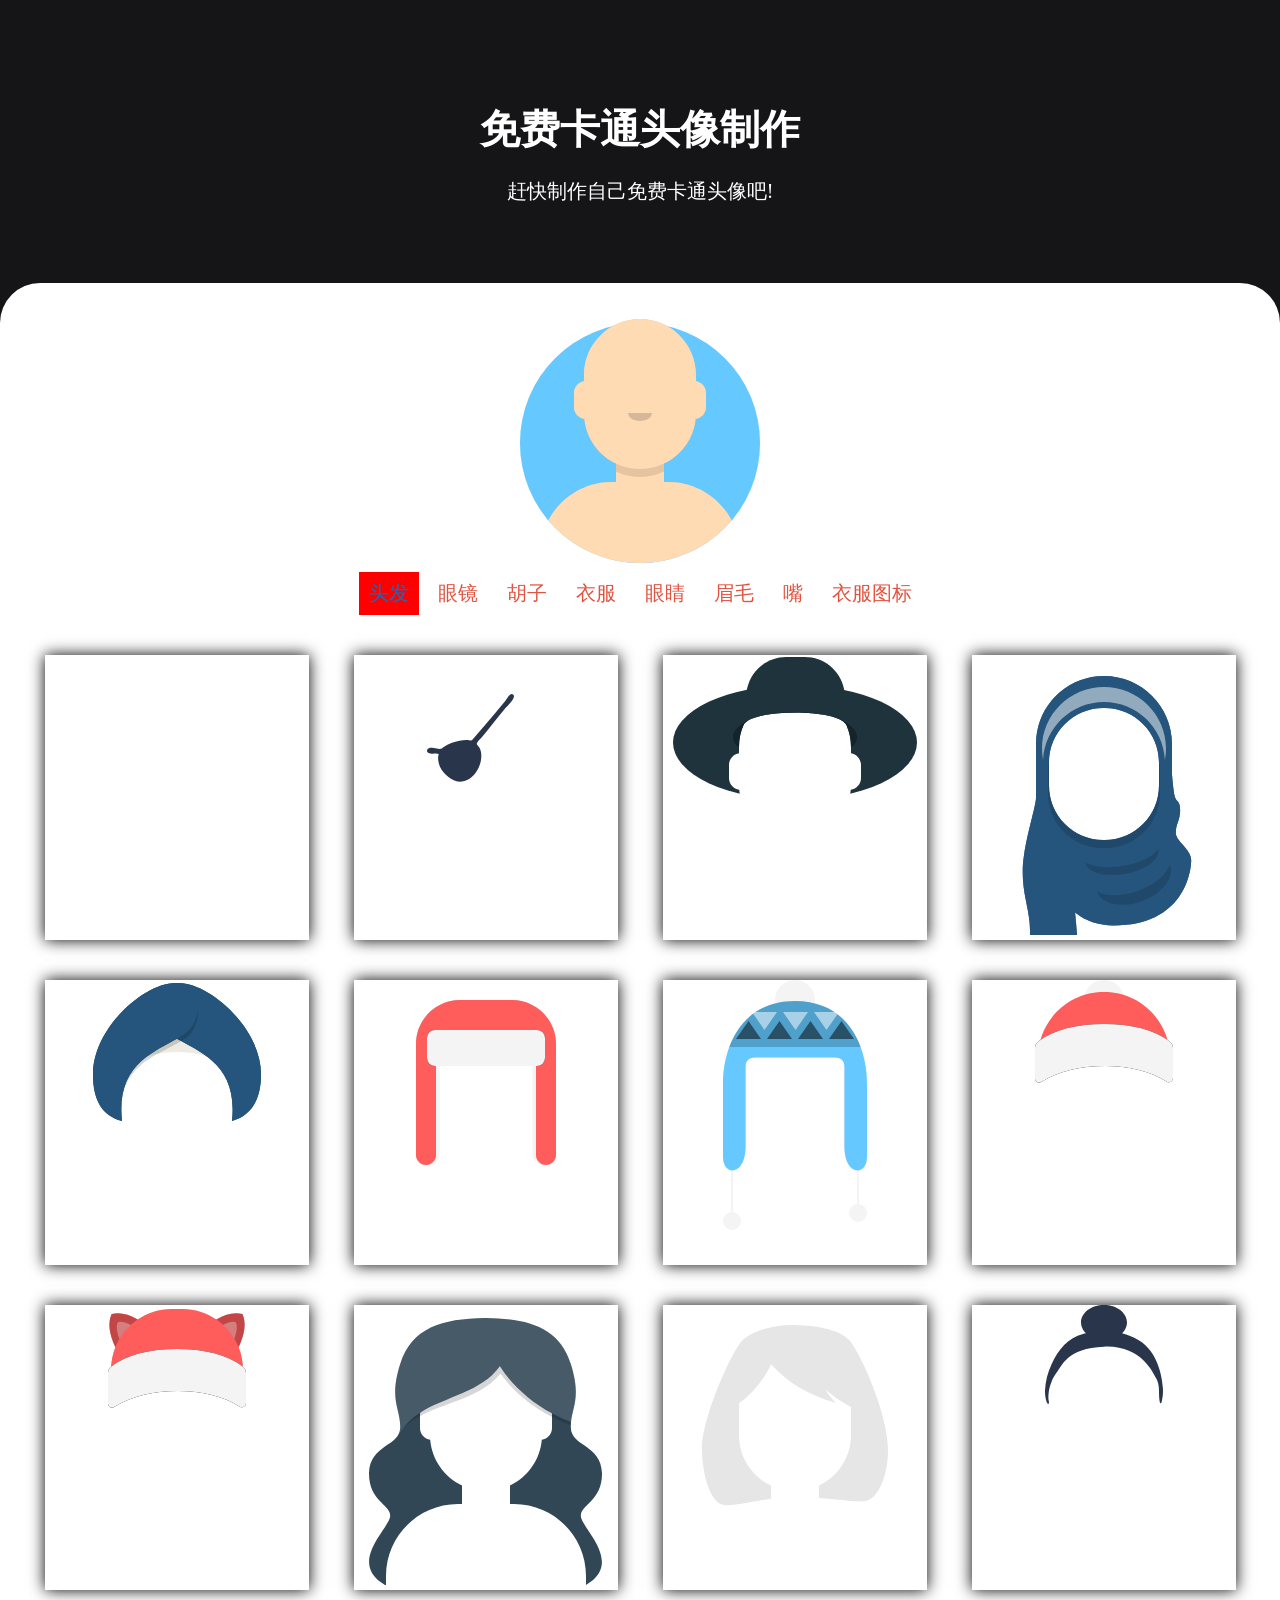
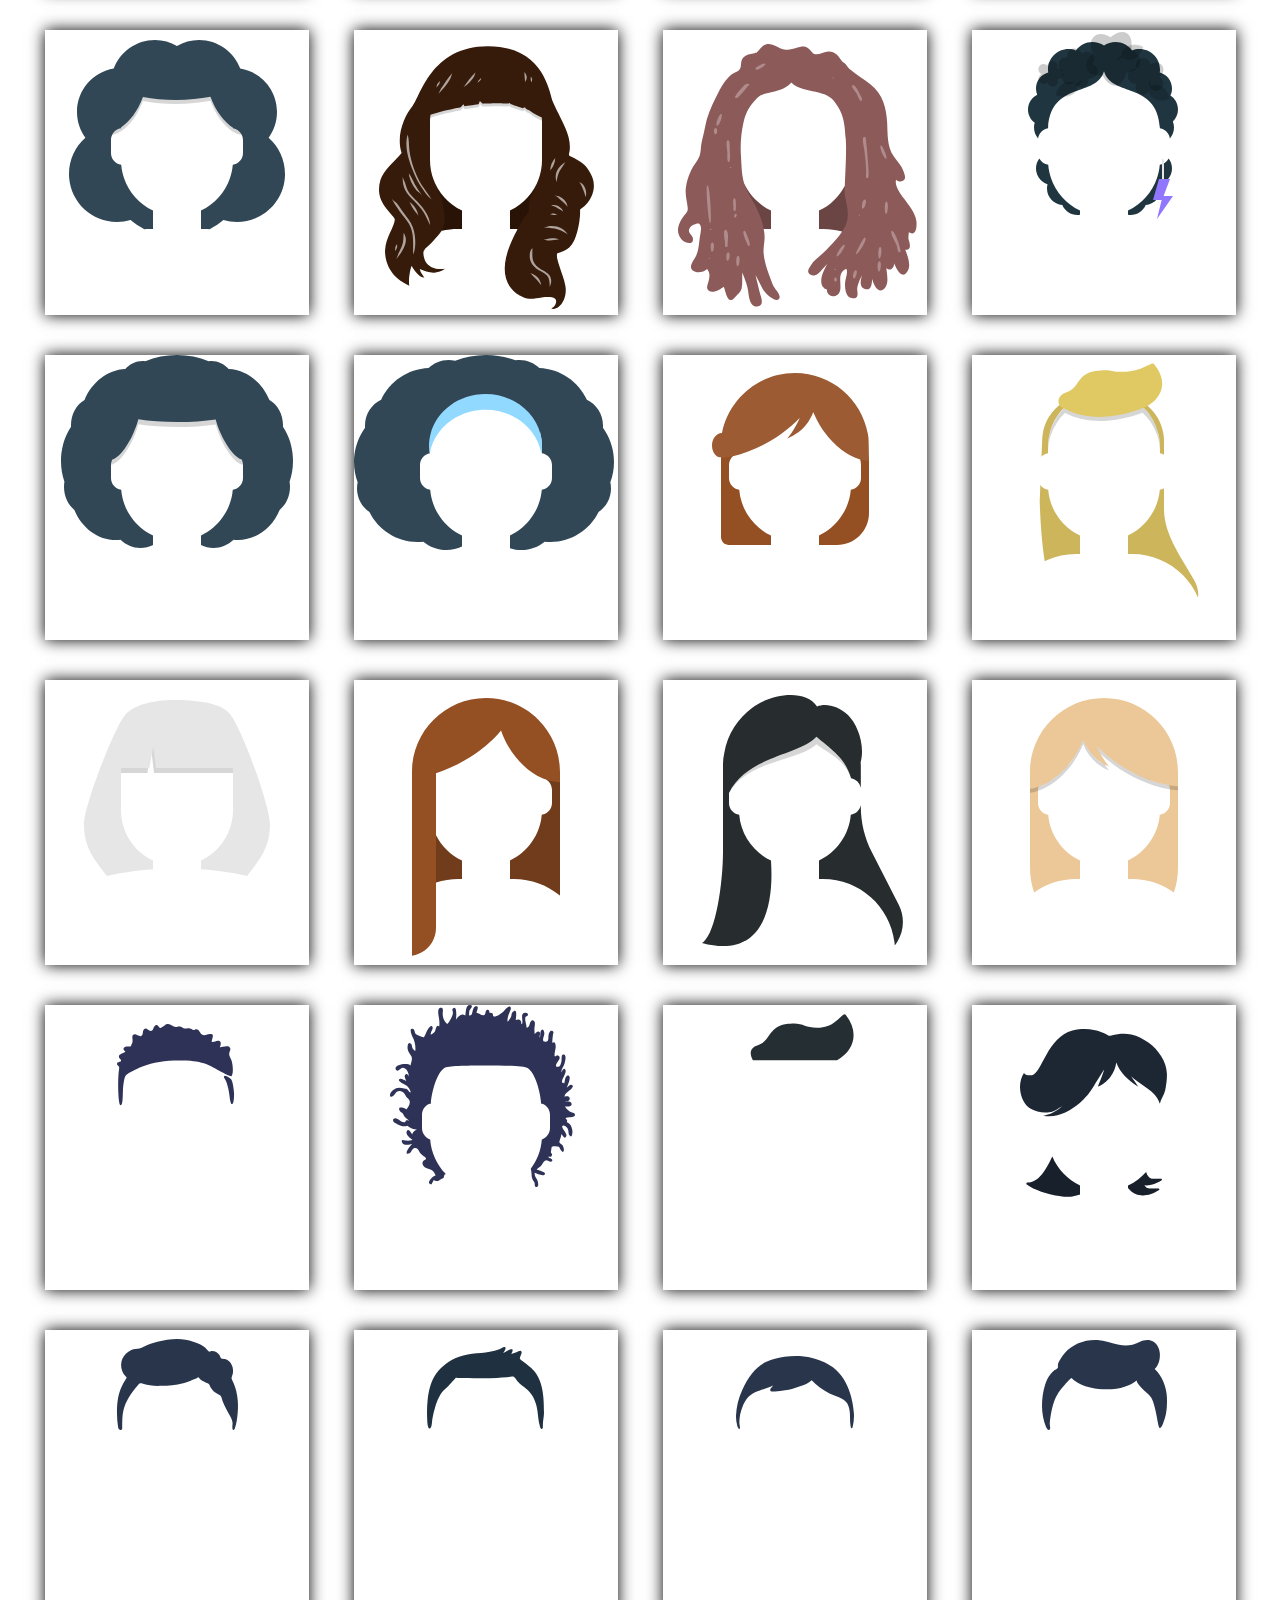
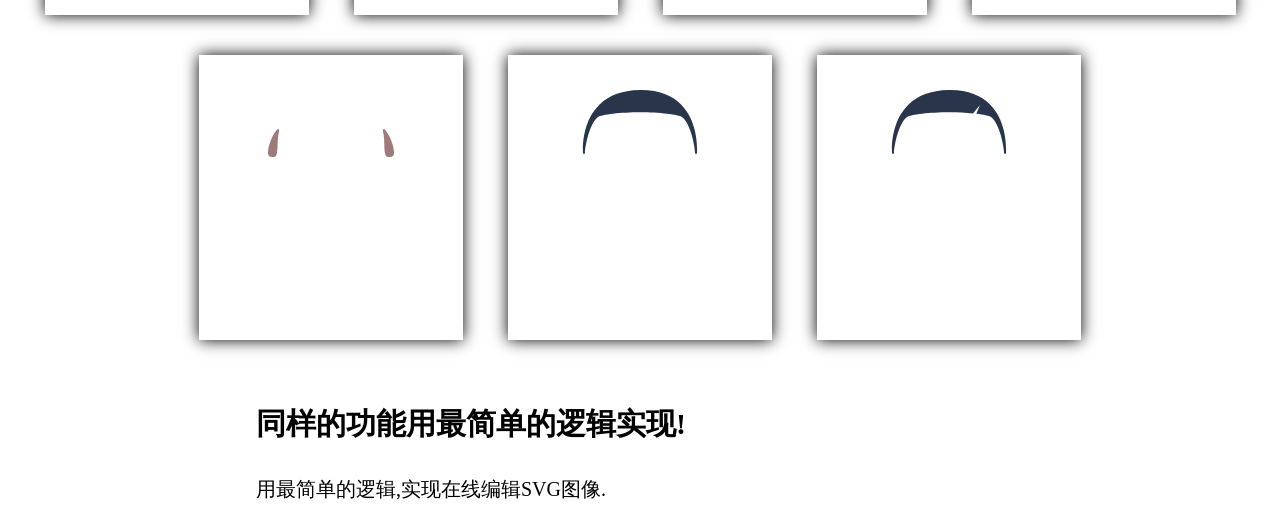
==== online.html @ 9458e1ec "svg图形生成." ====
<!DOCTYPE html>
<html lang="en">
<head>
    <meta charset="UTF-8">
    <meta name="viewport" content="width=device-width, initial-scale=1, maximum-scale=1, user-scalable=no">
    <title>CSS,HTML,SVG在线编辑卡通图像</title>
    <meta name="keywords" Content="java,css,html,svg,自学开源,不使用框架,SVG在线编辑卡通图像,JAVA,CSS,HTML,SVG,每一行代码都有注释">
    <meta name="description" content="不使用任何框架,纯css,html实现轮播图,SVG在线编辑卡通图像,上一页,下一页,点击翻页,svg动态生成卡通图像和简单图像">
    <!--重置不同的浏览器的HTML标签默认样式-->
    <link href="normalize.css" rel="stylesheet">
    <style>
        * {
            box-sizing: content-box; /*盒子模型符合w3c标准*/
        }

        html, body {
            font-size: 20px; /*默认字体大小20px*/
            color: #fff; /*默认字体颜色白色*/
            text-align: center; /*默认字体左侧*/
            background: #151517; /*默认背景色黑色*/
        }

        /*隐藏默认的单选框,使用label代替*/
        input {
            display: none;
        }

        /*.download {
            border-radius: 0.1rem;
            border: 0;
            background: rgba(218, 40, 16, .8);
            color: #c0c4be;
            padding: 0.8rem;
            margin-top: 1rem;
            margin-bottom: 1rem;
            transition: all .8s ease-in-out;
        }*/

        .nav label {
            color: rgba(218, 40, 16, .8);
            display: inline-block;
            margin: 0.1rem;
            padding: .5rem;
        }

        .nav {
            margin-bottom: .8rem;
            padding: .1rem;
        }

        .header {
            padding: 2rem;
            margin: 2rem;
        }

        .body {
            background: #fff;
            border-radius: 2rem 2rem 0 0;
        }

        .person {
            margin-left: 20%;
            margin-right: 20%;
        }

        .footer {
            /*撑起高度*/
            padding: 1rem 20%;
            /*覆盖body默认样式*/
            background: #fff; /*背景色白色*/
            color: black; /*字体颜色黑色*/
            text-align: left; /*字体左侧*/
            line-height: 2rem;
        }

        .a1:hover,
        .a2:hover,
        .a3:hover,
        .a4:hover,
        .a5:hover,
        .a6:hover,
        .a7:hover,
        .a8:hover {
            color: #096fc7;
            transition: all .8s ease-in-out;
        }

        .hair:checked ~ .nav .a1,
        .accessories:checked ~ .nav .a2,
        .facialHair:checked ~ .nav .a3,
        .clothes:checked ~ .nav .a4,
        .eyes:checked ~ .nav .a5,
        .eyebrows:checked ~ .nav .a6,
        .mouth:checked ~ .nav .a7,
        .graphic:checked ~ .nav .a8 {
            background-color: red;
            color: #096fc7;
            transition: all .8s ease-in-out;
            cursor: pointer;
        }

        .hair:checked ~ .material .material_option_hair,
        .accessories:checked ~ .material .material_option_accessories,
        .facialHair:checked ~ .material .material_option_facialHair,
        .clothes:checked ~ .material .material_option_clothes,
        .eyes:checked ~ .material .material_option_eye,
        .eyebrows:checked ~ .material .material_option_eyebrow,
        .mouth:checked ~ .material .material_option_mouth,
        .graphic:checked ~ .material .material_option_graphic {
            text-align: center;
            margin: 1rem;
            display: inline-block;
            vertical-align: bottom;
            box-shadow: 0 0 15px black;
            transition: box-shadow 0.05s linear;
        }

        .material .material_option_hair,
        .material .material_option_accessories,
        .material .material_option_facialHair,
        .material .material_option_clothes,
        .material .material_option_eye,
        .material .material_option_eyebrow,
        .material .material_option_mouth,
        .material .material_option_graphic {
            display: none;
        }
    </style>
    <script>
        "use strict";
        let option = {};
        option["skinColor"] = "#AE5D29";
        option["hairColor"] = "#D6B370";
        option["facialHairColor"] = "#724133";
        option["hatColor"] = "#262E33";
        option["shirtColor"] = "#FF5C5C";
        window.onload = function () {
            flush(option);
            let material_option_hair = document.getElementsByClassName("material_option_hair");
            for (let i = 0; i < material_option_hair.length; i++) {
                material_option_hair[i].index = i;
                material_option_hair[i].onclick = function () {
                    console.log(option)
                    option["topType"] = material_option_hair[i].innerHTML;
                    flush(option);
                }
            }
            let material_option_accessories = document.getElementsByClassName("material_option_accessories");
            for (let i = 0; i < material_option_accessories.length; i++) {
                material_option_accessories[i].index = i;
                material_option_accessories[i].onclick = function () {
                    console.log(option)
                    option["accessoriesType"] = material_option_accessories[i].innerHTML;
                    flush(option);
                }
            }
            let material_option_eye = document.getElementsByClassName("material_option_eye");
            for (let i = 0; i < material_option_eye.length; i++) {
                material_option_eye[i].index = i;
                material_option_eye[i].onclick = function () {
                    console.log(option)
                    option["eyeType"] = material_option_eye[i].innerHTML;
                    flush(option);
                }
            }
            let material_option_facialHair = document.getElementsByClassName("material_option_facialHair");
            for (let i = 0; i < material_option_facialHair.length; i++) {
                material_option_facialHair[i].index = i;
                material_option_facialHair[i].onclick = function () {
                    console.log(option)
                    option["facialHairType"] = material_option_facialHair[i].innerHTML;
                    flush(option);
                }
            }
            let material_option_clothes = document.getElementsByClassName("material_option_clothes");
            for (let i = 0; i < material_option_clothes.length; i++) {
                material_option_clothes[i].index = i;
                material_option_clothes[i].onclick = function () {
                    console.log(option)
                    option["clothesType"] = material_option_clothes[i].innerHTML;
                    flush(option);
                }
            }
            let material_option_eyebrow = document.getElementsByClassName("material_option_eyebrow");
            for (let i = 0; i < material_option_eyebrow.length; i++) {
                material_option_eyebrow[i].index = i;
                material_option_eyebrow[i].onclick = function () {
                    console.log(option)
                    option["eyebrowType"] = material_option_eyebrow[i].innerHTML;
                    flush(option);
                }
            }
            let material_option_graphic = document.getElementsByClassName("material_option_graphic");
            for (let i = 0; i < material_option_graphic.length; i++) {
                material_option_graphic[i].index = i;
                material_option_graphic[i].onclick = function () {
                    console.log(option)
                    option["graphicShirtType"] = material_option_graphic[i].innerHTML;
                    flush(option);
                }
            }
            let material_option_mouth = document.getElementsByClassName("material_option_mouth");
            for (let i = 0; i < material_option_mouth.length; i++) {
                material_option_mouth[i].index = i;
                material_option_mouth[i].onclick = function () {
                    console.log(option)
                    option["mouthType"] = material_option_mouth[i].innerHTML;
                    flush(option);
                }
            }
        }

        function flush(option) {
            let span = window.document.createElement("span");
            //直接将svg元素插入div中,兼容性最好.
            span.innerHTML = svgTemplate(option);
            let person_svg = document.getElementById("person_svg");
            person_svg.innerHTML = "";
            //添加div元素到main中.
            person_svg.appendChild(span);
        }

        function svgTemplate(option) {
            return `    <svg width="264px" height="280px" viewBox="0 0 264 280"
                     xmlns="http://www.w3.org/2000/svg" xmlns:xlink="http://www.w3.org/1999/xlink">
                    <desc>Created with getavataaars.com</desc>
                    <defs>
                        <circle id="path-1" cx="120" cy="120" r="120"></circle>
                        <path d="M12,160 C12,226.27417 65.72583,280 132,280 C198.27417,280 252,226.27417 252,160 L264,160 L264,-1.42108547e-14 L-3.19744231e-14,-1.42108547e-14 L-3.19744231e-14,160 L12,160 Z"
                              id="path-3"></path>
                        <path d="M124,144.610951 L124,163 L128,163 L128,163 C167.764502,163 200,195.235498 200,235 L200,244 L0,244 L0,235 C-4.86974701e-15,195.235498 32.235498,163 72,163 L72,163 L76,163 L76,144.610951 C58.7626345,136.422372 46.3722246,119.687011 44.3051388,99.8812385 C38.4803105,99.0577866 34,94.0521096 34,88 L34,74 C34,68.0540074 38.3245733,63.1180731 44,62.1659169 L44,56 L44,56 C44,25.072054 69.072054,5.68137151e-15 100,0 L100,0 L100,0 C130.927946,-5.68137151e-15 156,25.072054 156,56 L156,62.1659169 C161.675427,63.1180731 166,68.0540074 166,74 L166,88 C166,94.0521096 161.51969,99.0577866 155.694861,99.8812385 C153.627775,119.687011 141.237365,136.422372 124,144.610951 Z"
                              id="path-5"></path>
                    </defs>
                    <g id="Avataaar" stroke="none" stroke-width="1" fill="none" fill-rule="evenodd">
                        <g transform="translate(-825.000000, -1100.000000)" id="Avataaar/Circle">
                            <g transform="translate(825.000000, 1100.000000)">
                                <g id="Circle" stroke-width="1" fill-rule="evenodd"
                                   transform="translate(12.000000, 40.000000)">
                                    <mask id="mask-2" fill="white">
                                        <use xlink:href="#path-1"></use>
                                    </mask>
                                    <use id="Circle-Background" fill="#E6E6E6"
                                         xlink:href="#path-1"></use>
                                    <g id="Color/Palette/Blue-01" mask="url(#mask-2)" fill="#65C9FF">
                                        <rect id="🖍Color" x="0" y="0" width="240" height="240"></rect>
                                    </g>
                                </g>
                                <mask id="mask-4" fill="white">
                                    <use xlink:href="#path-3"></use>
                                </mask>
                                <g id="Mask"></g>
                                <g id="Avataaar" stroke-width="1" fill-rule="evenodd"
                                   mask="url(#mask-4)">
                                    <g id="Body" transform="translate(32.000000, 36.000000)">
                                        <mask id="mask-6" fill="white">
                                            <use xlink:href="#path-5"></use>
                                        </mask>
                                        <use fill="#D0C6AC" xlink:href="#path-5"></use>
                                        <!--身体的皮肤-->
            <g id="Skin/👶🏽-03-Brown" mask="url(#mask-6)" fill="#FFDBB4">
            <g transform="translate(0.000000, 0.000000)" id="Color">
            <rect x="0" y="0" width="264" height="280"></rect>
            </g>
            </g>
            <path d="M156,79 L156,102 C156,132.927946 130.927946,158 100,158 C69.072054,158 44,132.927946 44,102 L44,79 L44,94 C44,124.927946 69.072054,150 100,150 C130.927946,150 156,124.927946 156,94 L156,79 Z"
            id="Neck-Shadow" fill-opacity="0.100000001" fill="#000000"
            mask="url(#mask-6)"></path>
            </g>
                <!--衣服-->
                ${option.clothesType}
                <!--衣服图标-->
                ${option.graphicShirtType}
            </g>
            <g id="Face" transform="translate(76.000000, 82.000000)"
            fill="#000000">
                <!--嘴巴-->
                ${option.mouthType}
                <!--鼻子-->
            <g id="Nose/Default" transform="translate(28.000000, 40.000000)"
            fill-opacity="0.16">
            <path d="M16,8 C16,12.418278 21.372583,16 28,16 L28,16 C34.627417,16 40,12.418278 40,8"
            id="Nose"></path>
            </g>
                <!--眼睛-->
                ${option.eyeType}
                <!--眼眉-->
                ${option.eyebrowType}
            </g>
            <g id="Top" stroke-width="1" fill-rule="evenodd">
            <defs>
            <rect id="react-path-195" x="0" y="0" width="264"
            height="280"></rect>
            <path d="M156,180.610951 C173.530782,172.282984 186.048193,155.114792 187.791419,134.867187 C193.569129,134.002364 198,129.018625 198,123 L198,110 C198,104.054007 193.675427,99.1180731 188,98.1659169 L188,92 C188,84.0546578 186.345324,76.495786 183.361772,69.6491845 C173.434911,53 89.3126235,53.8033992 80.7098777,69.4854816 C77.6811789,76.3752214 76,83.9912805 76,92 L76,98.1659169 C70.3245733,99.1180731 66,104.054007 66,110 L66,123 C66,129.018625 70.4308707,134.002364 76.2085808,134.867187 C77.9518066,155.114792 90.4692178,172.282984 108,180.610951 L108,199 L104,199 L104,199 C64.235498,199 32,231.235498 32,271 L32,280 L232,280 L232,271 C232,231.235498 199.764502,199 160,199 L156,199 L156,180.610951 Z M0,5.68434189e-14 L264,5.68434189e-14 L264,280 L0,280 L0,5.68434189e-14 Z"
            id="react-path-194"></path>
            <filter x="-0.8%" y="-2.0%" width="101.5%" height="108.0%"
            filterUnits="objectBoundingBox"
            id="react-filter-191">
            <feoffset dx="0" dy="2" in="SourceAlpha"
            result="shadowOffsetOuter1"></feoffset>
            <fecolormatrix
            values="0 0 0 0 0   0 0 0 0 0   0 0 0 0 0  0 0 0 0.16 0"
            type="matrix" in="shadowOffsetOuter1"
            result="shadowMatrixOuter1"></fecolormatrix>
            <femerge>
            <femergenode in="shadowMatrixOuter1"></femergenode>
            <femergenode in="SourceGraphic"></femergenode>
            </femerge>
            </filter>
            </defs>
            <mask id="react-mask-192" fill="white">
            <use xlink:href="#react-path-195"></use>
            </mask>
            <g id="Mask"></g>
            <g id="Top/Accesories/Hat" mask="url(#react-mask-192)">
            <g transform="translate(-1.000000, 0.000000)">
                <!--帽子-->
                ${option.topType}
                <!--胡须-->
                ${option.facialHairType}
                <!--top-->
                ${option.accessoriesType}
            </g>
            </g>
            </g>
            </g>
            </g>
            </g>
            </g>
            </svg>`;
        }
    </script>
</head>
<body>
<div>
    <div class="header">
        <h1>免费卡通头像制作</h1>
        <div>赶快制作自己免费卡通头像吧!</div>
    </div>
    <div class="body">
        <!--图片展示-->
        <div class="person">
            <div id="person_svg"></div>
            <!--   <button type="button" class="download">下载头像</button>-->
        </div>
        <!--SVG静态模型素材-->
        <div class="svg">
            <!--导航-->
            <input type="radio" name="slider" class="hair" checked id="hair1">
            <input type="radio" name="slider" id="accessories1" class="accessories">
            <input type="radio" name="slider" id="facialHair1" class="facialHair">
            <input type="radio" name="slider" id="clothes1" class="clothes">
            <input type="radio" name="slider" id="eyes1" class="eyes">
            <input type="radio" name="slider" id="eyebrows1" class="eyebrows">
            <input type="radio" name="slider" id="mouth1" class="mouth">
            <input type="radio" name="slider" id="graphic1" class="graphic">
            <div class="nav">
                <label class="a1" for="hair1">头发</label>
                <label class="a2" for="accessories1">眼镜</label>
                <label class="a3" for="facialHair1">胡子</label>
                <label class="a4" for="clothes1">衣服</label>
                <label class="a5" for="eyes1">眼睛</label>
                <label class="a6" for="eyebrows1">眉毛</label>
                <label class="a7" for="mouth1">嘴</label>
                <label class="a8" for="graphic1">衣服图标</label>
            </div>
            <!--衣服图案-->
            <div class="material">
                <div class="material_option_graphic">
                    <svg width="264px" height="280px" viewBox="0 0 264 280"
                         xmlns="http://www.w3.org/2000/svg" xmlns:xlink="http://www.w3.org/1999/xlink">
                    </svg>
                </div>
                <div class="material_option_graphic">
                    <svg width="264px" height="280px" viewBox="0 0 264 280"
                         xmlns="http://www.w3.org/2000/svg" xmlns:xlink="http://www.w3.org/1999/xlink">
                        <g id="Clothing/Graphic-Shirt" transform="translate(0.000000, 170.000000)">
                            <g id="Clothing/Graphic/Skull" mask="url(#react-mask-1154)" fill-rule="evenodd"
                               fill="black">
                                <g transform="translate(77.000000, 58.000000)" id="Fill-49">
                                    <path d="M65.2820354,19.9288113 C64.9841617,22.7059411 59.588846,24.2025715 57.6102394,22.3766824 C56.6984983,21.5350479 56.6825881,19.8029182 56.4815012,18.6751632 C56.1014249,16.5420247 55.8256486,14.4172496 55.7306295,12.2519776 C55.6727342,10.9274596 55.3253621,9.86749314 56.7745135,9.67029008 C57.65797,9.55055964 58.5675014,10.137767 59.2896464,10.6026028 C61.736719,12.1758255 65.6201265,16.7414286 65.2820354,19.9288113 M52.8813831,14.0756657 C53.1659984,16.901216 54.2014853,21.8145656 51.9457767,24.1810024 C49.9296045,26.2960933 45.7863308,24.19905 45.1631825,21.7084809 C44.3897714,18.6188195 47.4383369,14.9274245 49.307782,12.8387447 C49.881874,12.1969544 51.151594,10.4256483 52.1442119,11.018578 C52.526056,11.2461539 52.8367463,13.6301981 52.8813831,14.0756657 M54.3212536,25.1062722 C54.9678252,23.5832306 61.2342228,28.1246236 58.2744891,30.2850536 C57.7918806,30.6376421 54.1148633,31.7513112 53.4099544,31.2274906 C51.9250051,30.1235056 53.8408548,26.2630794 54.3212536,25.1062722 M73.3250687,17.5267194 C72.8817937,2.05112066 53.065234,-2.31331777 42.4756895,6.50447654 C38.426551,9.87585667 36.113389,14.0039155 36.0073212,19.2826191 C35.9171635,23.7544627 36.6256081,27.9718792 40.0409914,31.0465744 C41.5219631,32.379896 42.5004386,33.1955596 43.2862243,35.0170469 C44.1095756,36.9234899 44.4852324,39.3524331 46.0280771,40.8495037 C46.8788292,41.6752915 48.1176128,42.3417322 49.2940816,41.8091079 C51.455655,40.8301355 50.7644465,37.8320326 51.4194152,36.1606486 C53.4559171,41.1294616 58.6302582,42.7141291 59.5694002,36.4097935 C60.6000257,38.2286397 63.2945899,40.610483 65.268335,38.6195243 C66.0806376,37.8003393 66.2030575,36.4705391 66.3409457,35.3929652 C66.5857855,33.4807998 66.1601884,32.7294032 67.6955199,31.4180909 C71.7349355,27.9683578 73.4691441,22.7464381 73.3250687,17.5267194"></path>
                                </g>
                            </g>
                        </g>
                    </svg>
                </div>
                <div class="material_option_graphic">
                    <svg width="264px" height="280px" viewBox="0 0 264 280"
                         xmlns="http://www.w3.org/2000/svg" xmlns:xlink="http://www.w3.org/1999/xlink">
                        <g id="Clothing/Graphic-Shirt" transform="translate(0.000000, 170.000000)">
                            <g
                                    id='Clothing/Graphic/Skull-Outline'
                                    stroke-width="1"
                                    fill-rule="evenodd">
                                <g transform='translate(77.000000, 58.000000)' id='Skull'>
                                    <g transform='translate(36.000000, 1.000000)'>
                                        <path
                                                d='M36.3353853,17.0393673 C36.1551375,18.0777567 35.8927571,19.1087846 35.3466862,20.0285256 C34.6274709,21.2401241 33.3213404,21.7355025 32.5643885,22.8466397 C31.3705799,24.5990841 32.9555173,27.1231756 31.7781352,28.6842237 C30.5119611,30.3630542 27.6359878,29.346749 26.5163205,31.5755188 C25.3358307,33.925968 27.0535122,37.0679834 25.5729054,39.4058749 C24.1038415,39.0369393 23.6514462,33.5197923 21.3841422,37.0389708 C19.9319488,39.2928559 20.9126566,40.513981 18.7354764,37.2741024 C17.9789685,36.1486754 17.1247893,35.1384326 15.6392989,35.8810671 C14.5955488,36.4024269 14.3806721,38.7178013 13.4297097,38.9672226 C11.0962556,39.5786511 11.0105713,33.3500473 10.2172146,32.1709255 C9.78124586,31.523123 9.3750224,31.1394645 8.59986813,30.8939404 C7.92815655,30.6808931 6.73124021,31.1087199 6.17495825,30.7934791 C5.13032022,30.2019696 4.98914092,28.23821 4.94962847,27.1963565 C4.8759311,25.2572791 5.52544468,23.2770647 4.98958488,21.3579064 C4.53896541,19.7461945 3.1027546,18.7545717 2.63348882,17.1753366 C0.0993647654,8.64045187 11.6836147,3.89495204 18.2986197,3.63037495 C26.0390634,3.32033043 37.3356273,7.85191686 36.3353853,17.0393673 M38.172936,11.7240091 C36.716747,8.28277481 33.5180147,5.54736808 30.2580159,3.71135026 C28.6748543,2.82018878 26.955841,2.16285976 25.1728973,1.77140691 C23.531577,1.41069869 21.6150014,1.64842836 20.0482663,1.19462018 C18.728373,0.811827785 17.9097107,-0.0477230086 16.3562944,0.00207464445 C14.238161,0.0696262433 12.0370069,1.17426809 10.1879133,2.08751375 C6.5279065,3.89538507 3.41663437,6.23630778 1.4618782,9.83126531 C-0.636277062,13.6895009 -0.437382953,17.1865952 1.81083082,20.7832848 C3.95648981,24.2167247 0.837226393,29.045365 3.97824385,32.3086268 C5.29902504,33.6808769 6.59938407,32.6801606 7.84957562,33.3409538 C8.81163708,33.8493229 8.77123671,36.8034063 9.03805671,37.6694524 C10.2385247,41.5623298 14.5524847,43.0692501 16.5436456,38.8602659 C17.4830651,41.2128802 21.1990108,43.6239527 22.9291232,40.5460247 C24.0106099,41.9455552 25.8832335,42.541395 27.3123409,41.3414881 C28.6557641,40.2130299 28.8040467,37.585879 28.8724166,35.9984164 C28.9261357,34.7604034 28.3747373,33.2339971 29.3261438,32.3402375 C30.3734455,31.3559761 32.5204364,31.7708122 33.6951548,30.5011885 C35.0359141,29.0518603 34.4849597,27.3552759 34.5879584,25.6288129 C34.6922891,23.8828639 35.0035051,24.3280116 36.2980926,23.0670485 C39.1833891,20.2567287 39.6717451,15.2600755 38.172936,11.7240091'
                                                id='Boo!'
                                                fill='black'
                                        />
                                        <path
                                                d='M14.4199416,28.1214878 C16.4409104,26.2992475 16.0109503,20.7236412 15.8441352,18.1620823 C15.5281264,13.3012213 12.4886458,14.7535905 10.6384079,17.7811955 C9.23849255,20.072024 5.8716471,23.7758196 7.38120621,26.6576793 C8.58337131,28.9535919 12.5610889,29.793746 14.4199416,28.1214878'
                                                id='Boo!'
                                                fill='black'
                                        />
                                        <path
                                                d='M27.7905585,19.2735023 C26.7563456,17.3532744 26.3690889,17.0619469 25.1393718,15.4887787 C24.3486011,14.4775769 23.2406052,12.6869687 21.7361817,13.0471169 C19.1541926,13.6660822 20.2075808,19.6585611 20.238428,21.4487472 C20.2617717,22.8065864 19.9608037,24.2138247 21.0892255,25.1768941 C22.2443259,26.1627631 24.1422588,26.073676 25.5295464,25.8676357 C29.7877025,25.2338929 29.5913646,22.6136348 27.7905585,19.2735023'
                                                id='Boo!'
                                                fill='black'
                                        />
                                        <path
                                                d='M19.2396436,31.8300192 C18.9563137,31.7944779 19.3174042,31.4678578 19.3591799,31.2433628 C19.5473771,31.8574625 19.6855263,31.8862554 19.2396436,31.8300192 M20.2848621,27.5191742 C17.6678865,24.7492021 12.711061,33.9166085 16.2049116,34.9450569 C17.0098167,35.1821488 17.604189,34.5815458 18.3598733,34.4767215 C19.4596896,34.3242088 20.3837174,34.9635023 21.3333895,33.9548492 C22.8244907,32.3712368 21.5203459,28.8566969 20.2848621,27.5191742'
                                                id='Boo!'
                                                fill='black'
                                        />
                                    </g>
                                </g>
                            </g>
                        </g>
                    </svg>
                </div>
                <div class="material_option_graphic">
                    <svg width="264px" height="280px" viewBox="0 0 264 280"
                         xmlns="http://www.w3.org/2000/svg" xmlns:xlink="http://www.w3.org/1999/xlink">
                        <g id="Clothing/Graphic-Shirt" transform="translate(0.000000, 170.000000)">
                            <g
                                    id='Clothing/Graphic/Diamond'
                                    stroke-width='1'
                                    fill-rule='evenodd'>
                                <g transform='translate(77.000000, 58.000000)' id='Diamond'>
                                    <g transform='translate(29.000000, 2.000000)'>
                                        <path
                                                d='M34.7804613,27.7365051 C32.3910217,30.3933795 29.9226048,32.9801662 27.4446301,35.5565142 C28.4300853,32.0044048 29.1846452,27.9785814 30.6489944,24.5994547 C31.0655115,23.6371144 30.7485963,23.5153306 31.576097,23.1057395 C32.1847753,22.8045111 33.6536519,23.1494823 34.3825567,23.1678741 C35.9404713,23.2066461 37.5335988,23.3597457 39.0789374,23.1186635 C37.6281703,24.6436945 36.1869609,26.1712109 34.7804613,27.7365051 M19.5162179,31.798118 C16.8174087,28.5164183 14.1321816,25.2302449 10.8578947,22.4814113 C12.146683,22.6176103 13.5536857,22.4376686 14.8163159,22.687201 C16.7595591,23.0714412 16.6534177,23.6778747 17.6358547,25.6458009 C19.0866218,28.5522078 20.5248129,31.434755 21.6858291,34.4689106 C20.9750337,33.5692019 20.2446197,32.6844056 19.5162179,31.798118 M10.4182378,19.266817 C11.3810563,17.6920783 11.5616476,16.294796 13.3373785,15.4865494 C15.3988361,14.5480688 18.6379102,14.7454082 20.8256308,14.5709343 C19.4553501,16.093977 17.7887788,17.6736865 17.2223558,19.6928116 C16.3480725,17.9749149 15.2599971,16.5189775 13.5521766,15.5223389 C13.3368755,15.4159645 14.7101745,20.0725781 14.8897597,20.3926954 C13.1743936,20.2967597 11.3684803,19.9850926 9.66518708,20.3012334 C9.916204,19.9562622 10.1672209,19.611291 10.4182378,19.266817 M26.8243819,14.2592673 C28.4154971,14.2945597 29.9940364,14.4183318 31.563521,14.6783029 C30.2968665,16.353451 29.9150592,18.3104416 29.4653415,20.3086895 C28.9869505,18.0509676 27.2564932,15.9473394 25.7312761,14.2607585 C26.095477,14.2602615 26.4596779,14.2597644 26.8243819,14.2592673 M23.3257392,15.3334498 C23.5601558,15.1748824 27.7826729,20.4190405 28.3923573,20.889275 C25.0798394,20.8813217 21.7743641,20.7192748 18.4658705,20.5736313 C20.3728949,19.0868752 21.4886374,16.8863171 23.3257392,15.3334498 M26.0124754,32.4289082 C25.6105465,33.7779741 25.2352788,35.1369815 24.797634,36.4756088 C23.2432407,31.7444337 20.9357965,27.288142 18.7898282,22.8020257 C22.1295103,22.8900083 25.465671,23.0107979 28.8058561,23.0575231 C27.9864041,26.2164449 26.9441054,29.3032906 26.0124754,32.4289082 M33.2416622,14.9656131 C34.5188805,16.093977 36.338879,18.4063774 36.9284418,19.1833081 C36.9867944,19.260355 37.0461531,19.3369048 37.1070209,19.4124604 C37.3177947,19.6744198 38.0733606,20.6680759 38.3701542,21.0567898 C36.1426934,20.8306199 33.8251885,20.9270528 31.5901821,20.9066727 C32.0881916,18.8527521 32.6938517,16.8952645 32.1737084,14.7787123 C32.5308668,14.8363732 32.886516,14.8985078 33.2416622,14.9656131 M40.8898811,20.5830758 C38.7323429,17.9068154 36.5199733,13.3247633 33.025858,12.5055811 C29.5538765,11.6918667 25.478247,12.0517501 21.9519372,12.2754346 C18.8773572,12.4702886 13.8690917,12.0721303 11.1572035,13.8690622 C9.76378291,14.7921334 8.73154499,16.8738902 8.2491297,18.4202955 C7.81450321,19.8131041 8.51523782,20.7048596 7.00259677,20.7048596 C6.90651615,20.7048596 9.50672951,24.3777585 9.81308082,24.66656 C12.0853121,26.8064748 14.2574385,28.8688456 16.2701013,31.2642577 C19.1047312,34.6379166 21.6747622,39.6022206 25.414864,41 C24.7292206,40.6609938 28.2067356,38.0334469 28.6242587,37.5811072 C30.7355173,35.2930636 32.8709217,33.0268914 34.9967685,30.7517718 C36.9349813,28.6779682 39.0472459,26.7209776 40.9271061,24.6004489 C42.361776,22.9824645 42.3658003,22.4262358 40.8898811,20.5830758'
                                                id='Fill-21'
                                                fill='black'
                                        />
                                        <path
                                                d='M6.99858316,11.9999257 C7.04159508,12.0142408 6.09038895,9.95483812 6.17394084,10.0812061 C5.69932656,9.36248835 5.12830624,8.8402333 4.43566602,8.35351923 C3.70792411,7.84261755 0.1270582,7.25421678 0,7 C1.49355183,9.65224611 4.16721231,11.1276907 6.99858316,11.9999257'
                                                id='Fill-23'
                                                fill='black'
                                        />
                                        <path
                                                d='M22.3553325,7.19614224 C22.5279973,7.84840006 22.7925782,8.44932951 23.1490753,8.99893058 C23.2186566,9.07737584 24.0076748,4.81518326 23.9999436,4.45201075 C23.9866286,3.8317121 23.6120919,0 22.814054,0 C21.4769753,0 22.1397162,6.46931298 22.3553325,7.19614224'
                                                id='Fill-25'
                                                fill='black'
                                        />
                                        <path
                                                d='M48.969198,5 C45.977552,5 39.2896081,10.8535875 40.0615528,13.9997703 C40.0673207,14.0103781 40.50905,13.6497123 40.4129174,13.7172166 C40.4321439,13.7032335 40.4508897,13.6887683 40.4691549,13.6738209 C41.7405084,12.649202 43.1873037,11.6544779 44.4605798,10.4683308 C45.3723974,9.61874094 46.4476403,8.85642448 47.2772645,7.92727594 C47.3618612,7.83276992 49.2628831,5 48.969198,5'
                                                id='Fill-27'
                                                fill='black'
                                        />
                                    </g>
                                </g>
                            </g>
                        </g>
                    </svg>
                </div>
                <div class="material_option_graphic">
                    <svg width="264px" height="280px" viewBox="0 0 264 280"
                         xmlns="http://www.w3.org/2000/svg" xmlns:xlink="http://www.w3.org/1999/xlink">
                        <g id="Clothing/Graphic-Shirt" transform="translate(0.000000, 170.000000)">
                            <g
                                    id='Clothing/Graphic/Deer'
                                    fill-rule='evenodd'
                                    fill='black'>
                                <g transform='translate(77.000000, 58.000000)' id='oh,-deer!'>
                                    <path d='M76.9598206,16.2351328 C77.3545748,17.6603319 74.7317873,18.9054413 73.8540158,19.6535687 C72.3474717,20.9370645 70.7886986,22.2879408 69.0287021,23.2010483 C68.2808959,23.5889965 67.4755973,23.9042554 66.6674645,24.1357992 C65.420446,24.4927115 65.5625576,24.2427912 65.0864232,25.3008688 C64.2491394,27.1617948 64.0321258,29.6352706 63.2754123,31.6133978 C61.5708838,36.0670427 57.5083567,46.4138243 51.0084754,41.8719723 C48.9403681,40.4271716 47.8107637,37.6249608 46.6471497,35.4361165 C45.312678,32.9242543 44.0348889,29.927661 43.2668389,27.1858884 C42.8923285,25.8501217 43.1299908,25.3952014 42.1376394,24.7708091 C41.514535,24.3787772 40.4582132,24.2775023 39.7537287,23.9908291 C38.2544724,23.3807295 36.9414591,22.5546042 35.6656945,21.5602318 C34.4279881,20.5948534 29.5561137,16.6096049 33.5340216,15.8696448 C35.3592032,15.5298839 37.7512114,15.6560692 39.6006855,15.7495851 C41.6283052,15.8520851 43.6741443,16.3196647 45.4774626,17.2854514 C47.3184343,18.2720648 46.7783296,17.9862083 48.6865108,17.4345052 C45.3653119,16.3090472 42.0384447,14.4370952 39.8031236,11.6536693 C38.5961879,10.1508806 35.8037572,4.00047299 37.9022302,2.58875006 C40.4225841,0.893212425 40.6331197,7.93508406 41.3416529,9.15569148 C42.9344356,11.8995059 45.8495437,12.9351233 48.3844732,14.454655 C46.6435058,12.7868862 45.3446632,10.9496454 44.7106272,8.58683697 C44.4357163,7.56224546 43.6846711,5.0981621 44.1919809,4.10133952 C44.7207491,3.06123008 45.9641237,2.99507471 46.6499838,3.88041325 C47.2678248,4.67754462 47.1123524,6.5115185 47.3241026,7.47240483 C47.6739156,9.06095045 48.2451958,10.282783 49.3059712,11.5127828 C50.8113007,13.2585495 52.7227209,14.6866071 54.9750468,15.2395353 C60.1015883,16.4977125 61.8947847,11.1317769 62.5826693,6.99461605 C62.7510977,5.98186717 62.5033135,4.30184746 63.6329179,3.81589134 C65.0001846,3.22743524 65.5293577,4.56156854 65.5690356,5.59718594 C65.6564888,7.91058207 64.5127138,11.4535697 63.4029483,13.4419061 C66.1929497,11.7100238 68.4064075,8.96375923 69.3015886,5.75399867 C69.6327773,4.56646894 69.3639395,1.9182123 70.4757294,1.25134983 C72.0154733,0.327216479 72.5049686,2.16772422 72.45112,3.27317229 C72.1324825,9.78825116 67.1525061,15.7132405 60.9627599,17.341806 C62.4810453,18.1005509 62.2814414,18.2716565 63.8114683,17.3650829 C64.6961227,16.840332 65.656084,16.4352324 66.6375037,16.1342663 C68.1076089,15.6834297 69.6931038,15.453111 71.2182722,15.3183501 C72.4377591,15.2105413 76.4921887,14.5012087 76.9598206,16.2351328 Z M58.8595294,24.6214062 C59.7193936,22.4825816 56.3639386,22.4048657 56.0375022,24.7163015 C55.622102,27.6609177 58.7932497,27.8924294 58.8595294,24.6214062 Z M56.9297708,33.6367531 C57.5886752,31.4414328 53.4036129,31.5246305 53.0344702,33.4664333 C52.5980925,35.7582944 56.4400387,35.1974948 56.9297708,33.6367531 Z M51.7024587,27 C54.0260737,27 54.9736078,23.9354052 52.6986912,23.1385385 C49.8083182,22.1255453 48.8835101,27 51.7024587,27 Z'/>
                                </g>
                            </g>
                        </g>
                    </svg>
                </div>
                <div class="material_option_graphic">
                    <svg width="264px" height="280px" viewBox="0 0 264 280"
                         xmlns="http://www.w3.org/2000/svg" xmlns:xlink="http://www.w3.org/1999/xlink">
                        <g id="Clothing/Graphic-Shirt" transform="translate(0.000000, 170.000000)">
                            <g
                                    id='Clothing/Graphic/Bat'
                                    fill-rule='evenodd'
                                    fill='black'>
                                <g transform='translate(77.000000, 58.000000)' id='Batman!'>
                                    <path d='M87.6852404,13.4031978 C86.29151,6.97182978 81.4755637,3.2534243 75.1844381,1.81688169 C72.6586144,1.2402574 64.2721154,-0.570361088 65.5784818,4.22465302 C66.1709196,6.39748644 65.8414841,8.18940114 64.0250388,9.99135202 C62.2550056,11.7463153 58.793658,12.1906445 57.0732221,9.97994727 C55.5989529,8.08493361 57.5000322,5.25883596 56.3515582,3.41309083 C55.9056373,2.69596 55.1361961,2.32963935 54.323983,2.68090573 C53.1827893,3.17450341 53.7902429,4.23560158 53.2510425,4.99880761 C52.4024277,6.20178089 52.005649,5.82542406 51.2416681,4.6261003 C50.7616206,3.87247426 51.2334777,3.05133209 49.9949096,2.72926188 C48.5615922,2.35655457 48.0924652,3.5572469 47.9627841,4.65164695 C47.8813352,5.33866923 48.2849392,6.44356164 48.2990449,7.14016392 C48.3263462,8.50417231 48.2084956,10.4630526 47.5741958,11.668763 C46.449383,13.8060136 44.8695487,13.1221847 43.1909749,11.7645629 C41.2107218,10.1633357 40.6296595,8.3800886 41.0127875,5.94768301 C41.4719041,3.03125972 41.3053663,0.239376333 37.7334484,2.06368053 C32.7127425,4.62792506 28.0537786,9.19894983 25.144827,13.9830154 C22.6999971,18.0025063 20.7757117,22.8759851 22.9416134,27.4556775 C25.1521073,32.1307136 28.8036539,36.1460988 33.9080837,37.3394921 C35.2294658,37.6483328 38.9997729,39.1501106 40.2533568,37.8905698 C42.1999383,35.9335142 37.7052371,34.1082977 36.8179454,32.9158167 C35.5598113,31.2256324 34.4805006,28.0012808 35.8614905,26.0944062 C37.6206031,23.6670187 39.4602546,25.0200786 40.9063125,26.7376343 C42.0415909,28.085676 43.6550967,31.5636693 45.4119342,28.759925 C46.621381,26.8288723 46.513086,23.6583511 49.812446,25.0433443 C54.5269225,27.0213845 54.6716193,36.1552226 55.5120438,40.3343801 C55.879246,42.1637024 57.5473544,44.3981215 58.9829469,41.8594236 C59.7719539,40.4634819 59.3460539,37.437573 59.2022672,35.9960123 C58.9055932,33.0111605 58.1225014,30.0760334 59.092607,27.1190092 C59.6536484,25.4082963 61.093336,22.9594679 63.2223811,24.2751201 C64.9469121,25.3407802 64.2284333,30.0910877 66.5745236,30.0824201 C68.6412307,30.075121 68.0774592,26.2910242 69.1777009,25.0433443 C70.8571848,23.1387506 74.0937518,24.0442879 75.0870635,26.2919365 C76.4243714,29.3169331 72.88476,31.4176885 73.0435625,34.0768205 C73.1982698,36.6684365 76.5376717,35.657063 77.9345873,34.9996931 C80.8057722,33.6493704 83.0526678,31.1467116 84.6097509,28.428731 C87.0172691,24.2253954 88.7354298,18.2068795 87.6852404,13.4031978'/>
                                </g>
                            </g>
                        </g>
                    </svg>
                </div>
                <div class="material_option_graphic">
                    <svg width="264px" height="280px" viewBox="0 0 264 280"
                         xmlns="http://www.w3.org/2000/svg" xmlns:xlink="http://www.w3.org/1999/xlink">
                        <g id="Clothing/Graphic-Shirt" transform="translate(0.000000, 170.000000)">
                            <g id='Clothing/Graphic/Pizza'
                               stroke-width='1'
                               fill-rule='evenodd'>
                                <g transform='translate(77.000000, 58.000000)' id='Group-2'>
                                    <g transform='translate(35.000000, 1.000000)'>
                                        <path
                                                d='M30.9332298,24.3911229 C26.8510636,25.7713262 22.3826909,27.7147062 20.0279438,31.464875 C18.1805823,34.4072634 18.056518,31.0097105 15.4771364,32.0578917 C12.9702973,33.0766532 13.6557418,37.2811459 12.7452506,39.3594362 C12.0367243,38.1679392 11.7020395,36.8427927 10.8096839,35.755105 C11.5033719,35.309607 12.1459503,34.7115469 12.6240715,34.0306915 C12.7802853,33.7116981 7.83173048,34.3791045 7.54774295,34.4602188 C6.13687312,34.8620076 4.80843799,35.231855 3.46021853,35.8900153 C3.8167486,35.3734898 4.16627171,34.8531817 4.51043656,34.3282505 C4.82039102,33.8562748 5.1253994,33.3800962 5.42463735,32.9009757 C5.63196061,32.2209608 6.00126805,32.2188594 6.53255966,32.8950918 C7.28147888,32.931236 7.71055147,33.2519105 8.49450544,33.0724504 C11.4098085,32.4054642 12.3380232,26.8489271 8.74469474,27.0851251 C10.3237313,24.2158656 11.7251212,21.3024766 12.9975007,18.2831768 C13.4999402,22.5742474 19.0774717,21.0961186 20.7166857,18.8076877 C22.8571026,15.8190684 20.1132637,10.1456931 16.2334747,10.6962614 C16.8142272,9.32068116 17.4036352,7.93375334 17.8825808,6.5182464 C18.9752527,8.1287638 20.8844403,8.90880562 22.421023,9.97463863 C24.031797,11.0917459 25.3940304,12.414791 26.5839752,13.9807586 C28.9704596,17.1210994 30.3767956,20.9881063 32.7987269,24.0334636 C32.1610946,24.0675064 31.539537,24.1868662 30.9332298,24.3911229 M39.9388082,20.0029673 C39.306534,14.2455357 34.7895249,8.40194655 30.4996233,4.82661475 C27.9499181,2.7020935 20.2587609,-2.55814545 17.1930146,1.48706068 C19.664819,2.55835735 22.3921709,2.81640998 24.8425422,3.97596569 C28.1630118,5.5482375 30.7646508,8.13506801 33.0114085,11.0312255 C36.1484608,15.075591 40.9816071,23.3139423 33.485408,25.4170292 C34.0030979,25.0791231 34.3035723,24.7080149 34.7132728,24.1086939 C33.706333,23.8762784 34.1131482,22.231298 33.7590912,21.1570594 C33.3473298,19.9063026 32.549362,18.6904293 31.874634,17.5745828 C30.8042195,15.803518 29.6278764,14.0408588 28.3707472,12.4038637 C26.692789,10.2179814 24.685092,8.49735037 22.3938196,7.00829423 C21.4874501,6.41948033 20.6190006,5.89749114 19.5774382,5.59320758 C18.2279822,5.19898385 18.6698322,5.67936522 18.3005247,4.44668058 C18.0692954,3.67420382 18.277443,2.68402141 18.0548693,1.85480669 C16.0817949,3.51323614 15.4400408,5.90967929 14.5555165,8.23635577 C13.5353871,10.9202712 12.4328231,13.5714048 11.3591111,16.2330453 C8.72367389,22.767997 5.32530354,28.6283975 1.46777192,34.479972 C0.796341323,35.4991538 -0.697375374,37.4299255 0.377573066,38.6537842 C1.33876162,39.7486166 2.7084141,38.9597489 3.76399039,38.5150914 C5.20041497,37.9107271 7.14917119,36.3506434 8.69894348,37.1680903 C10.6971605,38.2221554 9.75287108,42.1522045 12.9130052,41.9954397 C16.0265636,41.8407762 15.4404529,36.7154475 16.4395615,34.6775042 C18.7514425,36.3628316 20.615291,35.3171721 22.0187417,33.0665665 C23.6451783,30.4578814 25.7942508,29.4101204 28.5323192,28.1291035 C29.6521946,27.6050129 31.5663282,26.1899262 32.7327792,26.0138284 C33.6980895,25.8688314 34.6254798,26.8972594 35.915995,26.8506082 C39.0138909,26.7375526 40.3077034,22.5977832 39.9388082,20.0029673'
                                                id='Fill-29'
                                                fill='black'
                                        />
                                        <path
                                                d='M18.5372079,22.8336349 C16.1119296,22.3885123 12.7302873,22.7596628 12.5083803,25.9869094 C12.3721811,27.9648021 13.9174686,29.8351772 15.5900451,30.6510203 C20.7121513,33.1501581 24.6988403,23.9625691 18.5372079,22.8336349'
                                                id='Fill-31'
                                                fill='black'
                                        />
                                        <path
                                                d='M28.3362306,19.157604 C27.6856351,18.4518413 26.6326311,17.918164 25.6605301,18.1654572 C25.9719227,17.9508815 26.2293799,17.5642204 26.5251817,17.3262751 C23.3686979,15.0403008 21.3853086,20.8049502 23.1786599,23.0743534 C25.8964974,26.5139375 31.2158743,22.3078297 28.3362306,19.157604'
                                                id='Fill-33'
                                                fill='black'
                                        />
                                    </g>
                                </g>
                            </g>
                        </g>
                    </svg>
                </div>
                <div class="material_option_graphic">
                    <svg width="264px" height="280px" viewBox="0 0 264 280"
                         xmlns="http://www.w3.org/2000/svg" xmlns:xlink="http://www.w3.org/1999/xlink">
                        <g id="Clothing/Graphic-Shirt" transform="translate(0.000000, 170.000000)">
                            <g
                                    id='Clothing/Graphic/Bear'
                                    stroke-width='1'
                                    fill-rule='evenodd'>
                                <defs>
                                    <polygon
                                            id="path1"
                                            points='47.8916289 0.430054064 47.8916289 41.9204613 0.45345556 41.9204613 0.45345556 0.430054064 47.8916289 0.430054064'
                                    />
                                </defs>
                                <g transform='translate(77.000000, 58.000000)' id='Group-76'>
                                    <g transform='translate(31.000000, 1.000000)'>
                                        <mask id="mask1" fill='black'>
                                            <use xlink:href="#path1"/>
                                        </mask>
                                        <path
                                                d='M34.4465814,31.5861741 C33.968066,34.4016565 30.3675711,38.9307388 27.2995299,35.97048 C23.8326433,32.6262918 31.5245196,31.1602447 28.7810969,28.3763859 C27.5974268,27.1761741 24.3685608,27.83928 22.7791175,27.96528 C21.289633,28.0833741 18.9133856,28.4198682 19.4834474,30.5900329 C19.9159423,32.2398918 21.1926433,31.5342918 21.8715711,32.4815153 C22.4069938,33.2301035 22.1798598,35.9887624 21.3826639,36.7492094 C20.3796124,37.7053271 19.193468,37.4123153 17.7975093,36.7996094 C14.6057567,35.39928 13.1212206,31.4868565 15.2228289,28.5829271 C19.3780454,22.8417741 35.2897979,21.5244565 34.4465814,31.5861741 M14.9853031,14.7244094 C15.9695505,14.2811859 17.132932,14.5213271 17.7173443,15.5110447 C18.5189938,16.8669035 17.3595711,18.6842682 15.7424165,18.4668565 C14.0347052,18.2365976 13.1726845,15.5481035 14.9853031,14.7244094 M32.9472,16.3787153 C32.0911175,19.3854212 27.3109113,16.0012094 30.0112825,14.08848 C31.5626227,12.9900565 33.4583753,14.5801271 32.9472,16.3787153 M47.8267052,23.16888 C47.5911588,20.7887153 46.9270763,18.5231859 45.7389526,16.4385035 C45.1164371,15.3460094 44.3464577,14.3276329 43.5492619,13.35768 C43.2483959,12.9930212 42.6432,12.34968 42.5264165,12.1446212 C41.8173031,10.90488 41.888066,11.7834212 42.2789938,10.3598682 C42.8950763,8.11657412 44.2262103,6.28043294 43.1627876,3.87062118 C42.1735918,1.62930353 39.5078598,0.576832941 37.1791175,0.443915294 C36.0914474,0.382150588 35.0017979,0.525938824 33.9720247,0.892574118 C32.9368082,1.26069176 31.9708701,2.53255059 31.0717361,2.79393882 C30.3740041,2.99702118 28.3872,2.33391529 27.6305814,2.28549176 C26.2356124,2.19605647 24.8332206,2.23558588 23.4387464,2.31859765 C21.8087258,2.41544471 18.0632412,3.58205647 16.5257567,3.19565647 C15.5108289,2.94069176 14.3172619,1.41485647 13.1449732,1.03191529 C11.852932,0.610432941 10.4673649,0.467632941 9.17829278,0.954338824 C6.89260206,1.81805647 5.17845773,4.50605647 5.12501443,6.89560941 C5.09680825,8.15066824 5.78018969,9.01092706 5.91528247,10.1469035 C6.11816907,11.8619859 6.35223093,10.5026682 5.42835464,11.8718682 C4.9577567,12.5690682 4.13284948,13.1822682 3.60385979,13.8537741 C0.778787629,17.4405741 -0.278696907,22.73208 0.974746392,27.0733976 C4.13284948,38.0131624 14.6423753,42.4676329 25.4136742,41.86728 C34.6648082,41.3509271 48.9782103,34.1491624 47.8267052,23.16888'
                                                id='Fill-74'
                                                fill='black'
                                        />
                                    </g>
                                </g>
                            </g>
                        </g>
                    </svg>
                </div>
            </div>
            <!--top 头发-->
            <div class="material">
                <div class="material_option_hair">
                    <svg width="264px" height="280px" viewBox="0 0 264 280"
                         xmlns="http://www.w3.org/2000/svg" xmlns:xlink="http://www.w3.org/1999/xlink">
                        <g id="Top" stroke-width="1" fill-rule="evenodd">
                            <defs>
                                <rect id="react-path-2985" x="0" y="0" width="264" height="280"></rect>
                                <filter x="-0.8%" y="-2.0%" width="101.5%" height="108.0%"
                                        filterUnits="objectBoundingBox" id="react-filter-2983">
                                    <feOffset dx="0" dy="2" in="SourceAlpha"
                                              result="shadowOffsetOuter1"></feOffset>
                                    <feColorMatrix values="0 0 0 0 0   0 0 0 0 0   0 0 0 0 0  0 0 0 0.16 0"
                                                   type="matrix" in="shadowOffsetOuter1"
                                                   result="shadowMatrixOuter1"></feColorMatrix>

                                </filter>
                            </defs>
                            <mask id="react-mask-2984" fill="white">
                                <use xlink:href="#react-path-2985"></use>
                            </mask>
                            <g id="Mask"></g>
                            <g id="Top/No-Hair" mask="url(#react-mask-2984)">
                                <g transform="translate(-1.000000, 0.000000)"></g>
                            </g>
                        </g>
                    </svg>
                </div>
                <div class="material_option_hair">
                    <svg width="264px" height="280px" viewBox="0 0 264 280"
                         xmlns="http://www.w3.org/2000/svg" xmlns:xlink="http://www.w3.org/1999/xlink">
                        <g id="Top" stroke-width="1" fill-rule="evenodd">
                            <defs>
                                <rect id="react-path-2987" x="0" y="0" width="264" height="280"></rect>
                            </defs>
                            <mask id="react-mask-2986" fill="white">
                                <use xlink:href="#react-path-2987"></use>
                            </mask>
                            <g id="Mask"></g>
                            <g id="Top/Accesories/Eyepatch" mask="url(#react-mask-2986)">
                                <g transform="translate(-1.000000, 0.000000)">
                                    <path d="M160.395307,39.7810237 C157.318088,36.6927979 154.11865,43.6386608 152.623361,45.4281124 C149.013122,49.7486528 145.540256,54.182935 141.868413,58.4518947 C134.616309,66.8823544 127.439316,75.3743141 120.233991,83.8401528 C119.140279,85.1257012 119.27271,85.2649028 117.837048,85.3885641 C116.88598,85.4708947 115.563312,84.9802173 114.5737,84.9256608 C111.823607,84.774556 109.112057,85.2348141 106.435756,85.8227012 C101.091389,86.9961608 95.4264863,88.9291124 90.7890799,91.898306 C89.5718308,92.677306 88.7874545,93.5971608 87.4670933,93.841177 C86.3183659,94.0534512 84.794416,93.6295641 83.622299,93.5194592 C81.5412806,93.3237173 78.5378542,92.4726366 76.4953793,92.9137173 C73.9027538,93.4738302 72.9174244,96.6109915 75.5604528,98.0003624 C77.570314,99.0564431 81.5706,98.4761608 83.8235816,98.6447899 C86.3971,98.8372253 85.6120649,98.704306 85.2473843,101.164306 C84.7239177,104.69758 85.5985582,108.646475 87.0885766,111.878201 C90.5482655,119.383185 100.122861,127.335201 108.8551,126.603153 C116.142123,125.992451 122.526834,119.413274 125.519389,113.099935 C127.050916,109.868871 127.954546,106.192096 128.250376,102.628403 C128.438811,100.36183 128.333722,97.9580399 127.684083,95.7632173 C127.362888,94.6783705 126.853916,93.5554995 126.308378,92.5695157 C125.866281,91.7710076 123.908799,89.9203866 123.788886,89.1165882 C123.556307,87.5602415 127.973324,83.3874995 128.816339,82.3443141 C132.788953,77.4276205 136.780344,72.5320882 140.721662,67.5889431 C144.603353,62.7201931 148.506456,57.8640076 152.489612,53.0785802 C154.294237,50.9098786 163.318023,42.7148382 160.395307,39.7810237"
                                          id="Badass-Eyepatch" fill="#28354B" fill-rule="evenodd"></path>
                                </g>
                            </g>
                        </g>
                    </svg>
                </div>
                <div class="material_option_hair">
                    <svg width="264px" height="280px" viewBox="0 0 264 280"
                         xmlns="http://www.w3.org/2000/svg" xmlns:xlink="http://www.w3.org/1999/xlink">
                        <g id="Top" stroke-width="1" fill-rule="evenodd">
                            <defs>
                                <rect id="react-path-2992" x="0" y="0" width="264" height="280"></rect>
                                <path d="M156,180.610951 C173.530782,172.282984 186.048193,155.114792 187.791419,134.867187 C193.569129,134.002364 198,129.018625 198,123 L198,110 C198,104.054007 193.675427,99.1180731 188,98.1659169 L188,92 C188,84.0546578 186.345324,76.495786 183.361772,69.6491845 C173.434911,53 89.3126235,53.8033992 80.7098777,69.4854816 C77.6811789,76.3752214 76,83.9912805 76,92 L76,98.1659169 C70.3245733,99.1180731 66,104.054007 66,110 L66,123 C66,129.018625 70.4308707,134.002364 76.2085808,134.867187 C77.9518066,155.114792 90.4692178,172.282984 108,180.610951 L108,199 L104,199 L104,199 C64.235498,199 32,231.235498 32,271 L32,280 L232,280 L232,271 C232,231.235498 199.764502,199 160,199 L156,199 L156,180.610951 Z M0,5.68434189e-14 L264,5.68434189e-14 L264,280 L0,280 L0,5.68434189e-14 Z"
                                      id="react-path-2991"></path>
                                <filter x="-0.8%" y="-2.0%" width="101.5%" height="108.0%"
                                        filterUnits="objectBoundingBox" id="react-filter-2988">
                                    <feOffset dx="0" dy="2" in="SourceAlpha"
                                              result="shadowOffsetOuter1"></feOffset>
                                    <feColorMatrix values="0 0 0 0 0   0 0 0 0 0   0 0 0 0 0  0 0 0 0.16 0"
                                                   type="matrix" in="shadowOffsetOuter1"
                                                   result="shadowMatrixOuter1"></feColorMatrix>

                                </filter>
                            </defs>
                            <mask id="react-mask-2989" fill="white">
                                <use xlink:href="#react-path-2992"></use>
                            </mask>
                            <g id="Mask"></g>
                            <g id="Top/Accesories/Hat" mask="url(#react-mask-2989)">
                                <g transform="translate(-1.000000, 0.000000)">
                                    <g id="Hat" stroke-width="1" fill-rule="evenodd"
                                       transform="translate(1.000000, 0.000000)">
                                        <mask id="react-mask-2990" fill="white">
                                            <use xlink:href="#react-path-2991"></use>
                                        </mask>
                                        <g id="Mask-Hair"></g>
                                        <path d="M123.182388,2 L141.817612,2 L141.817612,2 C160.609055,2 176.866947,15.0804442 180.890118,33.4361631 L190,75 L75,75 L84.1098821,33.4361631 L84.1098821,33.4361631 C88.1330533,15.0804442 104.390945,2 123.182388,2 Z"
                                              fill="#1F333C" mask="url(#react-mask-2990)"></path>
                                        <ellipse id="Hipster" fill="#1F333C" mask="url(#react-mask-2990)"
                                                 cx="132" cy="87.5" rx="122" ry="57.5"></ellipse>
                                        <ellipse id="Very" fill="#15232A" mask="url(#react-mask-2990)"
                                                 cx="132" cy="82" rx="62" ry="25"></ellipse>
                                    </g>
                                </g>
                            </g>
                        </g>
                    </svg>
                </div>
                <div class="material_option_hair">
                    <svg width="264px" height="280px" viewBox="0 0 264 280"
                         xmlns="http://www.w3.org/2000/svg" xmlns:xlink="http://www.w3.org/1999/xlink">
                        <g id="Top" stroke-width="1" fill-rule="evenodd">
                            <defs>
                                <rect id="react-path-2996" x="0" y="0" width="264" height="280"></rect>
                                <path d="M66.0421575,77.0749852 C71.6795257,45.2058307 99.5129755,21 133,21 L133,21 L133,21 C170.555363,21 201,51.444637 201,89 L201,119.751022 C201.875211,129.554379 202.693946,136.422143 203.456205,140.354314 C204.833317,147.458254 209.150269,145.115419 209.150269,155.220201 C209.150269,165.324983 204.822005,168.720206 204.803237,177.705482 C204.784469,186.690758 220.200444,193.836185 220.200444,205.242606 C220.200444,216.649027 213.126079,270.475928 142.577598,270.475928 C127.507235,270.475928 114.670509,266.188589 104.06742,257.613911 C104.750275,264.103957 105.394468,271.565987 106,280 L59,280 C59.9324304,256.228591 51.7156549,242.936205 51.7156549,216.44564 C51.7156549,189.955074 65.3525844,151.427541 65,142 C65.019981,141.417741 65.0406721,140.728417 65.0620734,139.932027 C65.0208303,138.959828 65,137.982347 65,137 L65,89 L65,89 C65,85.0240875 65.3412247,81.1278723 65.9959868,77.3390417 C65.9973236,77.2261704 65.9986613,77.1131564 66,77 C66.0140661,77.0249783 66.0281186,77.0499734 66.0421575,77.0749852 Z M132.5,53 L132.5,53 C102.400481,53 78,77.4004811 78,107.5 L78,107.5 L78,130.5 C78,160.599519 102.400481,185 132.5,185 L133.5,185 C163.599519,185 188,160.599519 188,130.5 L188,107.5 C188,77.4004811 163.599519,53 133.5,53 L133.5,53 L132.5,53 Z"
                                      id="react-path-2997"></path>
                                <filter x="-0.8%" y="-2.0%" width="101.5%" height="108.0%"
                                        filterUnits="objectBoundingBox" id="react-filter-2993">
                                    <feOffset dx="0" dy="2" in="SourceAlpha"
                                              result="shadowOffsetOuter1"></feOffset>
                                    <feColorMatrix values="0 0 0 0 0   0 0 0 0 0   0 0 0 0 0  0 0 0 0.16 0"
                                                   type="matrix" in="shadowOffsetOuter1"
                                                   result="shadowMatrixOuter1"></feColorMatrix>

                                </filter>
                            </defs>
                            <mask id="react-mask-2994" fill="white">
                                <use xlink:href="#react-path-2996"></use>
                            </mask>
                            <g id="Mask"></g>
                            <g id="Top/Accesories/Hijab" mask="url(#react-mask-2994)">
                                <g transform="translate(-1.000000, 0.000000)">
                                    <mask id="react-mask-2995" fill="white">
                                        <use xlink:href="#react-path-2997"></use>
                                    </mask>
                                    <use id="Hijab-Mask" stroke="none" fill="#3B6BAD" fill-rule="evenodd"
                                         xlink:href="#react-path-2997"></use>
                                    <g id="Color/Palette/Gray-01" mask="url(#react-mask-2995)"
                                       fill-rule="evenodd" fill="#25557C">
                                        <rect id="🖍Color" x="0" y="0" width="264" height="280"></rect>
                                    </g>
                                    <path d="M72.0744416,104.959767 C71.3690172,101.246903 71,97.4161983 71,93.5 C71,59.5344879 98.7583455,32 133,32 C167.241654,32 195,59.5344879 195,93.5 C195,97.4161983 194.630983,101.246903 193.925558,104.959767 C192.341315,72.6827942 165.669927,47 133,47 C100.330073,47 73.6586845,72.6827942 72.0744428,104.959774 Z"
                                          id="Band" stroke="none" fill-opacity="0.5" fill="#FFFFFF"
                                          fill-rule="evenodd" mask="url(#react-mask-2995)"></path>
                                    <path d="M187.929085,104.69543 C188.631457,108.187732 189,111.800827 189,115.5 L189,138.5 C189,168.599519 164.599519,193 134.5,193 L131.5,193 C101.400481,193 77,168.599519 77,138.5 L77,115.5 L77,115.5 C77,111.800827 77.3685433,108.187732 78.0709154,104.69543 C78.0238287,105.624341 78,106.559388 78,107.5 L78,107.5 L78,130.5 C78,160.599519 102.400481,185 132.5,185 L133.5,185 C163.599519,185 188,160.599519 188,130.5 L188,130.5 L188,107.5 C188,106.559388 187.976171,105.624341 187.929085,104.69543 Z M114.16682,206.995462 C120.651206,211.981028 135.663493,213.708321 152.404574,210.756416 C169.145655,207.804512 182.661822,201.046883 187.049987,194.144193 C187.118291,194.396526 187.175421,194.652296 187.221114,194.911435 C188.930607,204.606451 173.985409,215.345413 153.84008,218.897578 C133.694752,222.449742 115.977919,217.469978 114.268426,207.774963 C114.222732,207.515823 114.188938,207.255938 114.166824,206.995464 Z M126.034638,235.921439 C134.227056,241.574977 150.421729,241.843835 167.103682,235.772101 C183.785635,229.700366 196.018656,219.084674 198.660388,209.487828 C198.803116,209.80837 198.935124,210.134883 199.056117,210.46731 C203.582768,222.904181 190.979008,238.909268 170.904831,246.215671 C150.830654,253.522074 130.887742,249.363007 126.361091,236.926135 C126.240098,236.593709 126.131343,236.258733 126.034643,235.921442 Z"
                                          id="Shadows" stroke="none" fill-opacity="0.16" fill="#000000"
                                          fill-rule="evenodd" opacity="0.899999976"
                                          mask="url(#react-mask-2995)"></path>
                                </g>
                            </g>
                        </g>
                    </svg>
                </div>
                <div class="material_option_hair">
                    <svg width="264px" height="280px" viewBox="0 0 264 280"
                         xmlns="http://www.w3.org/2000/svg" xmlns:xlink="http://www.w3.org/1999/xlink">
                        <g id="Top" stroke-width="1" fill-rule="evenodd">
                            <defs>
                                <rect id="react-path-3002" x="0" y="0" width="264" height="280"></rect>
                                <path d="M156,180.610951 C173.530782,172.282984 186.048193,155.114792 187.791419,134.867187 C193.569129,134.002364 198,129.018625 198,123 L198,110 C198,104.054007 193.675427,99.1180731 188,98.1659169 L188,92 C188,61.072054 162.927946,36 132,36 C101.072054,36 76,61.072054 76,92 L76,92 L76,98.1659169 C70.3245733,99.1180731 66,104.054007 66,110 L66,123 C66,129.018625 70.4308707,134.002364 76.2085808,134.867187 C77.9518066,155.114792 90.4692178,172.282984 108,180.610951 L108,199 L104,199 L104,199 C64.235498,199 32,231.235498 32,271 L32,280 L232,280 L232,271 C232,231.235498 199.764502,199 160,199 L156,199 L156,180.610951 Z M0,5.68434189e-14 L264,5.68434189e-14 L264,280 L0,280 L0,5.68434189e-14 Z"
                                      id="react-path-3003"></path>
                                <path d="M83.9715543,55.8170792 C107.404232,69.414362 145.114919,82.1112884 139,138 C158.377483,132.360101 168.044149,116.801277 168,91.3235294 C167.918252,44.1482824 115.850571,6.80154462e-15 86,0 C85.3259486,0 84.6559706,0.0296343787 83.9916946,0.0880669528 C83.3328225,0.0296343217 82.6684563,0 82.0002187,0 C52.0737254,6.80154462e-15 0.0804892181,44.1482783 0.00021866091,91.3235294 C-0.0442202163,117.440393 9.62244645,132.999216 29.0002187,138 C22.8618971,82.1112789 60.5101967,69.4143577 83.9715662,55.8170722 Z"
                                      id="react-path-3004"></path>
                                <filter x="-0.8%" y="-2.0%" width="101.5%" height="108.0%"
                                        filterUnits="objectBoundingBox" id="react-filter-2998">
                                    <feOffset dx="0" dy="2" in="SourceAlpha"
                                              result="shadowOffsetOuter1"></feOffset>
                                    <feColorMatrix values="0 0 0 0 0   0 0 0 0 0   0 0 0 0 0  0 0 0 0.16 0"
                                                   type="matrix" in="shadowOffsetOuter1"
                                                   result="shadowMatrixOuter1"></feColorMatrix>

                                </filter>
                            </defs>
                            <mask id="react-mask-2999" fill="white">
                                <use xlink:href="#react-path-3002"></use>
                            </mask>
                            <g id="Mask"></g>
                            <g id="Top/Accesories/Turban" mask="url(#react-mask-2999)">
                                <g transform="translate(-1.000000, 0.000000)">
                                    <g id="Behind" stroke-width="1" fill-rule="evenodd"
                                       transform="translate(1.000000, 0.000000)">
                                        <mask id="react-mask-3000" fill="white">
                                            <use xlink:href="#react-path-3003"></use>
                                        </mask>
                                        <g id="Mask-Hair"></g>
                                    </g>
                                    <g id="Turban" stroke-width="1" fill-rule="evenodd"
                                       transform="translate(1.000000, 0.000000)">
                                        <path d="M74.5304294,97.5 C73.529284,95.0905557 73,92.5798498 73,90 C73,71.7746033 99.4151998,57 132,57 C164.5848,57 191,71.7746033 191,90 C191,92.5798498 190.470716,95.0905557 189.469571,97.5 C183.398106,82.8878805 159.972341,72 132,72 C104.027659,72 80.6018941,82.8878805 74.5304294,97.5 Z"
                                              id="Band" fill="#EDECE3"></path>
                                        <g transform="translate(48.000000, 3.000000)">
                                            <mask id="react-mask-3001" fill="white">
                                                <use xlink:href="#react-path-3004"></use>
                                            </mask>
                                            <use id="Turban-Mask" fill="#124C74"
                                                 xlink:href="#react-path-3004"></use>
                                            <g id="Color/Palette/Gray-01" mask="url(#react-mask-3001)"
                                               fill-rule="evenodd" fill="#25557C">
                                                <rect id="🖍Color" x="0" y="0" width="264"
                                                      height="280"></rect>
                                            </g>
                                        </g>
                                        <path d="M48.0110963,96.0123559 C48.3807929,121.112082 58.0438337,136.107963 77.0002187,141 C57.6224465,136.289117 47.9557798,121.632254 48.0002187,97.0294118 C48.0008313,96.6902213 48.0044682,96.351197 48.0110963,96.0123559 Z M152.645822,30.4681115 C153.39011,36.1953086 152.126202,42.8891982 148.000219,50.135763 C136.847465,71.5667661 76.561434,72.0039826 76.3339794,129.679698 C76.1051437,67.7612631 136.805324,67.3799133 148.000219,44.5441176 C150.669864,39.5668152 152.141299,34.8351296 152.645822,30.4681115 Z"
                                              id="Shadow" fill-opacity="0.16" fill="#000000"></path>
                                    </g>
                                </g>
                            </g>
                        </g>
                    </svg>
                </div>
                <div class="material_option_hair">
                    <svg width="264px" height="280px" viewBox="0 0 264 280"
                         xmlns="http://www.w3.org/2000/svg" xmlns:xlink="http://www.w3.org/1999/xlink">
                        <g id="Top">
                            <defs>
                                <rect id="react-path-3010" x="0" y="0" width="264" height="280"></rect>
                                <path d="M120,54 L20,54 L20,155 C20,160.522847 15.5228475,165 10,165 C4.4771525,165 6.76353751e-16,160.522847 0,155 L0,54 L0,44 C-2.9759565e-15,19.699471 19.699471,4.46393476e-15 44,0 L96,0 C120.300529,-4.46393476e-15 140,19.699471 140,44 L140,54 L140,155 C140,160.522847 135.522847,165 130,165 C124.477153,165 120,160.522847 120,155 L120,54 Z"
                                      id="react-path-3008"></path>
                                <filter x="-0.8%" y="-2.8%" width="101.7%" height="111.1%"
                                        filterUnits="objectBoundingBox" id="react-filter-3005">
                                    <feOffset dx="0" dy="2" in="SourceAlpha"
                                              result="shadowOffsetOuter1"></feOffset>
                                    <feColorMatrix values="0 0 0 0 0   0 0 0 0 0   0 0 0 0 0  0 0 0 0.1 0"
                                                   type="matrix" in="shadowOffsetOuter1"></feColorMatrix>
                                </filter>
                                <rect id="react-path-3009" x="74" y="50" width="118" height="36"
                                      rx="8"></rect>
                            </defs>
                            <mask id="react-mask-3006" fill="white">
                                <use xlink:href="#react-path-3010"></use>
                            </mask>
                            <g id="Mask"></g>
                            <g id="Top/Accessories/Winter-Hat-1" transform="translate(-1.000000, 0.000000)">
                                <g id="hat" stroke-width="1" fill-rule="evenodd"
                                   transform="translate(63.000000, 20.000000)">
                                    <path d="M1,48 L23.6714286,48 L23.6714286,153.664286 C23.6714286,159.924828 18.5962564,165 12.3357143,165 C6.07517216,165 1,159.924828 1,153.664286 L1,48 Z M116.328571,48 L139,48 L139,153.664286 C139,159.924828 133.924828,165 127.664286,165 C121.403744,165 116.328571,159.924828 116.328571,153.664286 L116.328571,48 Z"
                                          id="inside" fill="#F4F4F4"></path>
                                    <mask id="react-mask-3007" fill="white">
                                        <use xlink:href="#react-path-3008"></use>
                                    </mask>
                                    <use id="hat-mask" fill="#D8D8D8" xlink:href="#react-path-3008"></use>
                                    <g id="Color/Palette/Gray-01" mask="url(#react-mask-3007)"
                                       fill-rule="evenodd" fill="#FF5C5C">
                                        <rect id="🖍Color" x="0" y="0" width="264" height="280"></rect>
                                    </g>
                                </g>
                                <g id="hat-front">
                                    <use fill="black" fill-opacity="1" filter="url(#react-path-3009)"
                                         xlink:href="#react-path-3009"></use>
                                    <use fill="#F4F4F4" fill-rule="evenodd"
                                         xlink:href="#react-path-3009"></use>
                                </g>
                            </g>
                        </g>
                    </svg>
                </div>
                <div class="material_option_hair">
                    <svg width="264px" height="280px" viewBox="0 0 264 280"
                         xmlns="http://www.w3.org/2000/svg" xmlns:xlink="http://www.w3.org/1999/xlink">
                        <g id="Top">
                            <defs>
                                <rect id="react-path-3015" x="0" y="0" width="264" height="280"></rect>
                                <path d="M72,21 C126.772655,21 144,68.8032255 144,103.04488 L144,176.910255 C144,196.404852 121.366901,196.446757 121.366901,165.988782 L121.366901,86.5347425 C121.366901,80.4596103 117.635097,77.5347425 111.551408,77.5347425 L72,77.5347425 L32.4485915,77.5347425 C26.3649028,77.5347425 22.6330986,80.4596103 22.6330986,86.5347425 L22.6330986,165.988782 C22.6330986,196.446757 -1.41137102e-14,196.404852 0,176.910255 L0,103.04488 C-7.11930515e-15,68.8032255 17.2273451,21 72,21 Z"
                                      id="react-path-3013"></path>
                                <path d="M101.428403,98.1685688 C98.9148372,100.462621 96.23722,101.494309 92.8529444,100.772863 C92.2705777,100.648833 89.8963391,96.2345713 83.9998344,96.2345713 C78.1033297,96.2345713 75.7294253,100.648833 75.1467245,100.772863 C71.7624488,101.494309 69.0848316,100.462621 66.5712661,98.1685688 C61.8461772,93.855604 57.9166219,87.9081858 60.2778299,81.4191814 C61.5083844,78.0369425 63.5097479,74.3237342 67.1506257,73.2459109 C71.0384163,72.0955419 76.4968931,73.2439051 80.4147542,72.4582708 C81.6840664,72.2035248 83.0706538,71.7508657 83.9998344,71 C84.929015,71.7508657 86.3159365,72.2035248 87.5845805,72.4582708 C91.5027758,73.2439051 96.9612525,72.0955419 100.849043,73.2459109 C104.489921,74.3237342 106.491284,78.0369425 107.722173,81.4191814 C110.083381,87.9081858 106.153826,93.855604 101.428403,98.1685688 M140.081033,26 C136.670693,34.4002532 137.987774,44.8580348 137.356666,53.6758724 C136.844038,60.8431942 135.33712,71.5857526 128.972858,76.214531 C125.718361,78.5816138 119.79436,82.5598986 115.54187,81.4501943 C112.614539,80.6863848 112.302182,72.290096 108.455284,69.1469801 C104.09172,65.5823153 98.6429854,64.0160432 93.1491481,64.2578722 C90.7785381,64.3622683 85.9841367,64.3374908 83.9999331,66.1604584 C82.0157295,64.3374908 77.2216647,64.3622683 74.8510547,64.2578722 C69.3568808,64.0160432 63.9081467,65.5823153 59.5445817,69.1469801 C55.6976839,72.290096 55.3856641,80.6863848 52.4583326,81.4501943 C48.2058427,82.5598986 42.2818421,78.5816138 39.0270077,76.214531 C32.6624096,71.5857526 31.1561652,60.8431942 30.642864,53.6758724 C30.0120926,44.8580348 31.3291729,34.4002532 27.9188335,26 C26.2597768,26 27.3540339,42.1288693 27.3540339,42.1288693 L27.3540339,62.4851205 C27.3856735,77.7732046 36.935095,100.655445 58.1080116,109.393004 C63.2861266,111.52982 75.0153111,115 83.9999331,115 C92.9845551,115 104.71374,111.860188 109.891855,109.723371 C131.064771,100.985813 140.614193,77.7732046 140.646169,62.4851205 L140.646169,42.1288693 C140.646169,42.1288693 141.740089,26 140.081033,26"
                                      id="react-path-3014"></path>
                            </defs>
                            <mask id="react-mask-3011" fill="white">
                                <use xlink:href="#react-path-3015"></use>
                            </mask>
                            <g id="Mask"></g>
                            <g id="Top/Accessories/Winter-Hat-2" transform="translate(-1.000000, 0.000000)">
                                <g id="hat" stroke-width="1" fill-rule="evenodd"
                                   transform="translate(61.000000, 0.000000)">
                                    <g id="string" transform="translate(0.000000, 176.000000)"
                                       fill="#F4F4F4">
                                        <circle id="puff" cx="9" cy="65" r="9"></circle>
                                        <rect x="8" y="0" width="2" height="58"></rect>
                                    </g>
                                    <g id="string" transform="translate(126.000000, 168.000000)"
                                       fill="#F4F4F4">
                                        <circle id="puff" cx="9" cy="65" r="9"></circle>
                                        <rect x="8" y="0" width="2" height="58"></rect>
                                    </g>
                                    <circle id="puff" fill="#F4F4F4" cx="72" cy="20" r="20"></circle>
                                    <mask id="react-mask-3012" fill="white">
                                        <use xlink:href="#react-path-3013"></use>
                                    </mask>
                                    <use id="Combined-Shape" fill="#F4F4F4"
                                         xlink:href="#react-path-3013"></use>
                                    <g id="Color/Palette/Gray-01" mask="url(#react-mask-3012)"
                                       fill-rule="evenodd" fill="#65C9FF">
                                        <rect id="🖍Color" x="0" y="0" width="264" height="280"></rect>
                                    </g>
                                    <rect id="color-dark" fill-opacity="0.2" fill="#000000" x="-1" y="21"
                                          width="146" height="46" mask="url(#react-mask-3012)"></rect>
                                    <g id="light-triangles" transform="translate(29.000000, 32.000000)"
                                       fill="#FFFFFF" fill-opacity="0.5">
                                        <polygon id="Triangle"
                                                 transform="translate(12.500000, 9.000000) rotate(180.000000) translate(-12.500000, -9.000000) "
                                                 points="12.5 0 25 18 0 18"></polygon>
                                        <polygon id="Triangle"
                                                 transform="translate(43.500000, 9.000000) rotate(180.000000) translate(-43.500000, -9.000000) "
                                                 points="43.5 0 56 18 31 18"></polygon>
                                        <polygon id="Triangle"
                                                 transform="translate(74.500000, 9.000000) rotate(180.000000) translate(-74.500000, -9.000000) "
                                                 points="74.5 0 87 18 62 18"></polygon>
                                    </g>
                                    <g id="dark-triangles" transform="translate(13.000000, 41.000000)"
                                       fill="#000000" fill-opacity="0.5">
                                        <polygon id="Triangle" points="12.5 0 25 18 0 18"></polygon>
                                        <polygon id="Triangle" points="43.5 0 56 18 31 18"></polygon>
                                        <polygon id="Triangle" points="74.5 0 87 18 62 18"></polygon>
                                        <polygon id="Triangle" points="105.5 0 118 18 93 18"></polygon>
                                    </g>
                                </g>
                            </g>
                        </g>
                    </svg>
                </div>
                <div class="material_option_hair">
                    <svg width="264px" height="280px" viewBox="0 0 264 280"
                         xmlns="http://www.w3.org/2000/svg" xmlns:xlink="http://www.w3.org/1999/xlink">
                        <g id="Top">
                            <defs>
                                <rect id="react-path-3021" x="0" y="0" width="264" height="280"></rect>
                                <path d="M66,0 L66,0 C102.450793,-6.69590214e-15 132,29.5492065 132,66 L132,71 L0,71 L0,66 C-4.46393476e-15,29.5492065 29.5492065,6.69590214e-15 66,0 Z"
                                      id="react-path-3019"></path>
                                <filter x="-0.7%" y="-1.7%" width="101.4%" height="106.8%"
                                        filterUnits="objectBoundingBox" id="react-filter-3016">
                                    <feOffset dx="0" dy="2" in="SourceAlpha"
                                              result="shadowOffsetOuter1"></feOffset>
                                    <feColorMatrix values="0 0 0 0 0   0 0 0 0 0   0 0 0 0 0  0 0 0 0.1 0"
                                                   type="matrix" in="shadowOffsetOuter1"></feColorMatrix>
                                </filter>
                                <path d="M67.2846026,61.4514246 C83.229708,49.8171415 105.159178,44 133.073012,44 C160.985408,44 182.871592,49.8165424 198.731564,61.4496271 L198.731562,61.4496305 C200.786183,62.956669 202.000006,65.3523289 202.000006,67.900394 L202.000004,98.3697692 C202.000004,100.578907 200.209144,102.369768 198.000006,102.369768 C197.244444,102.369768 196.504332,102.155773 195.865355,101.752558 C179.223261,91.2508526 158.536251,86 133.804323,86 C108.883259,86 87.640395,91.3314713 70.0757313,101.994414 L70.0757317,101.994414 C68.1873241,103.140806 65.7271332,102.539283 64.5807417,100.650875 C64.2008775,100.02514 64.0000054,99.3071624 64.0000054,98.5751499 L64,67.914014 C64,65.358892 65.2205159,62.9574773 67.2846026,61.4514246 Z"
                                      id="react-path-3020"></path>
                            </defs>
                            <mask id="react-mask-3017" fill="white">
                                <use xlink:href="#react-path-3021"></use>
                            </mask>
                            <g id="Mask"></g>
                            <g id="Top/Accessories/Winter-Hat-3" transform="translate(-1.000000, 0.000000)">
                                <g id="hat" stroke-width="1" fill-rule="evenodd"
                                   transform="translate(67.000000, 12.000000)">
                                    <circle id="puff" fill="#F4F4F4" cx="66" cy="8" r="20"></circle>
                                    <mask id="react-mask-3018" fill="white">
                                        <use xlink:href="#react-path-3019"></use>
                                    </mask>
                                    <use id="hat-mask" fill="#D8D8D8" xlink:href="#react-path-3019"></use>
                                    <g id="Color/Palette/Gray-01" mask="url(#react-mask-3018)"
                                       fill-rule="evenodd" fill="#FF5C5C">
                                        <rect id="🖍Color" x="0" y="0" width="264" height="280"></rect>
                                    </g>
                                </g>
                                <g id="hat-front">
                                    <use fill="black" fill-opacity="1" filter="url(#react-path-3020)"
                                         xlink:href="#react-path-3020"></use>
                                    <use fill="#F4F4F4" fill-rule="evenodd"
                                         xlink:href="#react-path-3020"></use>
                                </g>
                            </g>
                        </g>
                    </svg>
                </div>
                <div class="material_option_hair">
                    <svg width="264px" height="280px" viewBox="0 0 264 280"
                         xmlns="http://www.w3.org/2000/svg" xmlns:xlink="http://www.w3.org/1999/xlink">
                        <g id="Top">
                            <defs>
                                <rect id="react-path-3031" x="0" y="0" width="264" height="280"></rect>
                                <path d="M129.659138,38.3566287 C132.459581,45.3577056 134,52.9989608 134,61 L134,69 L2,69 L2,61 C2,52.9748603 3.54971254,45.3116754 6.36620203,38.2933809 C-0.0371821146,24.8304767 -1.28053094,13.7727805 2.63615554,5.12029235 C10.141056,2.84355825 18.8342301,4.64979084 28.7156778,10.5389901 C38.4862647,3.88774159 50.289117,-4.77047603e-15 63,-7.10542736e-15 L73,-7.10542736e-15 C85.7221104,-9.44244112e-15 97.5345852,3.89461262 107.310208,10.5566215 C117.203883,4.65339747 125.906912,2.84128775 133.419297,5.12029235 C137.342115,13.7863263 136.088729,24.8651051 129.659138,38.3566287 Z"
                                      id="react-path-3027"></path>
                                <path d="M28.7156857,10.5389848 C18.758718,17.3171083 10.9122881,26.9651756 6.36620203,38.2933809 C-0.0371821146,24.8304767 -1.28053094,13.7727805 2.63615554,5.12029235 C10.1410556,2.84355836 18.8342292,4.64979066 28.7156763,10.5389892 Z M129.659138,38.3566287 C125.120833,27.0109143 117.273404,17.34646 107.310208,10.5566215 C117.203883,4.65339747 125.906912,2.84128775 133.419297,5.12029235 C137.342115,13.7863263 136.088729,24.8651051 129.659138,38.3566287 Z"
                                      id="react-path-3028"></path>
                                <path d="M21.8615933,15.9591438 C17.3889306,20.0465694 13.5271638,24.7913314 10.4291788,30.040544 C7.50356643,21.9322189 7.00287124,16.3214118 8.92709323,13.2081228 C11.5782173,12.0615989 15.8897174,12.9786059 21.8615933,15.9591438 Z M125.352616,29.6737564 C122.278044,24.5465519 118.471613,19.9084198 114.077736,15.903773 C119.880509,13.0520429 124.083178,12.1889392 126.68574,13.3144617 C128.572308,16.3668294 128.127934,21.8199276 125.352616,29.6737564 Z"
                                      id="react-path-3029"></path>
                                <filter x="-0.7%" y="-1.7%" width="101.4%" height="106.8%"
                                        filterUnits="objectBoundingBox" id="react-filter-3022">
                                    <feOffset dx="0" dy="2" in="SourceAlpha"
                                              result="shadowOffsetOuter1"></feOffset>
                                    <feColorMatrix values="0 0 0 0 0   0 0 0 0 0   0 0 0 0 0  0 0 0 0.1 0"
                                                   type="matrix" in="shadowOffsetOuter1"></feColorMatrix>
                                </filter>
                                <path d="M67.2846026,61.4514246 C83.229708,49.8171415 105.159178,44 133.073012,44 C160.985408,44 182.871592,49.8165424 198.731564,61.4496271 L198.731562,61.4496305 C200.786183,62.956669 202.000006,65.3523289 202.000006,67.900394 L202.000004,98.3697692 C202.000004,100.578907 200.209144,102.369768 198.000006,102.369768 C197.244444,102.369768 196.504332,102.155773 195.865355,101.752558 C179.223261,91.2508526 158.536251,86 133.804323,86 C108.883259,86 87.640395,91.3314713 70.0757313,101.994414 L70.0757317,101.994414 C68.1873241,103.140806 65.7271332,102.539283 64.5807417,100.650875 C64.2008775,100.02514 64.0000054,99.3071624 64.0000054,98.5751499 L64,67.914014 C64,65.358892 65.2205159,62.9574773 67.2846026,61.4514246 Z"
                                      id="react-path-3030"></path>
                            </defs>
                            <mask id="react-mask-3023" fill="white">
                                <use xlink:href="#react-path-3031"></use>
                            </mask>
                            <g id="Mask"></g>
                            <g id="Top/Accessories/Winter-Hat-4" transform="translate(-1.000000, 0.000000)">
                                <g id="hat" stroke-width="1" fill-rule="evenodd"
                                   transform="translate(65.000000, 4.000000)">
                                    <mask id="react-mask-3024" fill="white">
                                        <use xlink:href="#react-path-3027"></use>
                                    </mask>
                                    <use id="hat-mask" fill="#D8D8D8" xlink:href="#react-path-3027"></use>
                                    <g id="Color/Palette/Gray-01" mask="url(#react-mask-3024)"
                                       fill-rule="evenodd" fill="#FF5C5C">
                                        <rect id="🖍Color" x="0" y="0" width="264" height="280"></rect>
                                    </g>
                                    <mask id="react-mask-3025" fill="white">
                                        <use xlink:href="#react-path-3028"></use>
                                    </mask>
                                    <use id="shadow" fill-opacity="0.24" fill="#000000"
                                         xlink:href="#react-path-3028"></use>
                                    <mask id="react-mask-3026" fill="white">
                                        <use xlink:href="#react-path-3029"></use>
                                    </mask>
                                    <use id="light" fill-opacity="0.300000012" fill="#FFFFFF"
                                         xlink:href="#react-path-3029"></use>
                                </g>
                                <g id="hat-front">
                                    <use fill="black" fill-opacity="1" filter="url(#react-path-3030)"
                                         xlink:href="#react-path-3030"></use>
                                    <use fill="#F4F4F4" fill-rule="evenodd"
                                         xlink:href="#react-path-3030"></use>
                                </g>
                            </g>
                        </g>
                    </svg>
                </div>
                <div class="material_option_hair">
                    <svg width="264px" height="280px" viewBox="0 0 264 280"
                         xmlns="http://www.w3.org/2000/svg" xmlns:xlink="http://www.w3.org/1999/xlink">
                        <g id="Top" stroke-width="1" fill-rule="evenodd">
                            <defs>
                                <rect id="react-path-3035" x="0" y="0" width="264" height="280"></rect>
                                <path d="M222.384814,182.806274 C217.011239,188.518122 211.648364,192.127879 211.831204,198 C212.148076,209.888877 255.439069,245.051165 216.999964,267.00001 L16.0053198,267 C-22.4337677,245.051165 20.8572256,209.888877 21.1740982,198 C21.3569373,192.127879 15.9940628,188.518122 10.6204878,182.806274 C5.24691269,177.094426 -0.137362978,169.280486 0.00267373922,155 C0.944497502,125.971596 31.3716806,128.588232 31.2026676,109 C31.3716806,89.9992744 19.8139454,82.1607482 31.2026676,46 C42.8395963,9.53932757 72.9165934,0.768171773 116.002651,0.0159928999 L116.002651,0 C116.16951,0.002426813 116.336177,0.0049705256 116.502651,0.0076322645 C116.669125,0.0049705256 116.835791,0.002426813 117.002651,0 L117.002651,0.0159928999 C160.088708,0.768171773 190.165705,9.53932757 201.802634,46 C213.191356,82.1607482 201.633621,89.9992744 201.802634,109 C201.633621,128.588232 232.060804,125.971596 233.002628,155 C233.142665,169.280486 227.758389,177.094426 222.384814,182.806274 Z M182.884023,95.3249541 C161.364085,83.7373848 142.890027,67.1442914 130.845581,48.302359 C112.763849,73.9237118 76.5299076,78.5347548 51.2240944,94.679971 C51.0770557,95.4306015 51,96.2063021 51,97 L51,110 C51,116.018625 55.4308707,121.002364 61.2085808,121.867187 C62.9518066,142.114792 75.4692178,159.282984 93,167.610951 L93,186 L89,186 L89,186 C49.235498,186 17,218.235498 17,258 L17,267 L217,267 L217,258 C217,218.235498 184.764502,186 145,186 L141,186 L141,167.610951 C158.530782,159.282984 171.048193,142.114792 172.791419,121.867187 C178.569129,121.002364 183,116.018625 183,110 L183,97 C183,96.4315537 182.960475,95.8723389 182.884023,95.3249541 Z"
                                      id="react-path-3036"></path>
                                <path d="M222.384814,182.806274 C217.011239,188.518122 211.648364,192.127879 211.831204,198 C212.148076,209.888877 255.439069,245.051165 216.999964,267.00001 L16.0053198,267 C-22.4337677,245.051165 20.8572256,209.888877 21.1740982,198 C21.3569373,192.127879 15.9940628,188.518122 10.6204878,182.806274 C5.24691269,177.094426 -0.137362978,169.280486 0.00267373922,155 C0.944497502,125.971596 31.3716806,128.588232 31.2026676,109 C31.3716806,89.9992744 19.8139454,82.1607482 31.2026676,46 C42.8395963,9.53932757 72.9165934,0.768171773 116.002651,0.0159928999 L116.002651,0 C116.16951,0.002426813 116.336177,0.0049705256 116.502651,0.0076322645 C116.669125,0.0049705256 116.835791,0.002426813 117.002651,0 L117.002651,0.0159928999 C160.088708,0.768171773 190.165705,9.53932757 201.802634,46 C213.191356,82.1607482 201.633621,89.9992744 201.802634,109 C201.633621,128.588232 232.060804,125.971596 233.002628,155 C233.142665,169.280486 227.758389,177.094426 222.384814,182.806274 Z M93,186 L89,186 L89,186 C49.235498,186 17,218.235498 17,258 L17,267 L217,267 L217,258 C217,218.235498 184.764502,186 145,186 L141,186 L141,140 L93,140 L93,186 Z"
                                      id="react-path-3037"></path>
                            </defs>
                            <mask id="react-mask-3033" fill="white">
                                <use xlink:href="#react-path-3035"></use>
                            </mask>
                            <g id="Mask"></g>
                            <g id="Top/Long-Hair/Big-Hair" mask="url(#react-mask-3033)">
                                <g transform="translate(-1.000000, 0.000000)">
                                    <g id="Hair" stroke-width="1" fill="none" fill-rule="evenodd"
                                       transform="translate(16.000000, 13.000000)">
                                        <mask id="react-mask-3034" fill="white">
                                            <use xlink:href="#react-path-3036"></use>
                                        </mask>
                                        <use fill="#314756" xlink:href="#react-path-3036"></use>
                                    </g>
                                    <g id="Shadow" stroke-width="1" fill="none" fill-rule="evenodd"
                                       transform="translate(16.000000, 13.000000)">
                                        <mask id="react-mask-3032" fill="white">
                                            <use xlink:href="#react-path-3037"></use>
                                        </mask>
                                        <g id="Shape"></g>
                                        <path d="M30.0988695,115.056827 C27.7250732,118.08281 24.5296181,122.528485 24.3618393,122.19381 C26.2345006,119.810609 27.3747977,117.011661 27.3409475,113.436088 C27.517612,95.334874 15.4366324,87.8674306 27.3409475,53.4185647 C28.0096512,51.5090274 29.1070085,49.7044671 30.585889,48.0048838 C20.2433352,82.4586863 31.3685109,90.3556196 31.2026676,109 C31.2224682,111.294844 30.8223327,113.284923 30.0988695,115.056827 Z M202.419413,48.0048838 C203.898293,49.7044671 204.995651,51.5090274 205.664354,53.4185647 C215.822041,82.8130155 208.516445,92.5627534 206.263744,106.036479 C205.964379,106.841192 206.195125,107.789747 205.880216,108.603009 C175.207016,98.1454461 147.589972,78.5596292 131.494917,55.6119279 C108.710969,85.0357527 58.3544031,85.3732378 33.6737341,110.936101 C34.0607045,110.391798 34.4280855,109.884956 34.7584999,109.446288 C57.2940449,79.527377 108.24688,80.3241416 130.845581,48.302359 C146.243536,72.3904102 172.664446,92.9495135 202.009146,103.926748 C202.310417,103.073073 202.089664,102.077381 202.376063,101.232679 C204.483829,87.4002546 211.215481,77.3069293 202.419413,48.0048838 Z"
                                              id="Shadow-Mask" fill-opacity="0.16" fill="#000000"
                                              mask="url(#react-mask-3032)"></path>
                                    </g>
                                    <path d="M50.7584999,122.446288 C73.2940449,92.527377 124.24688,93.3241416 146.845581,61.302359 C162.243536,85.3904102 188.664446,105.949514 218.009146,116.926748 C218.310417,116.073073 218.089664,115.077381 218.376063,114.232679 C220.531197,100.089398 227.520377,89.8551619 217.802634,59 C206.165705,22.5393276 176.088708,13.7681718 133.002651,13.0159929 C132.336177,13.0049705 132.16951,13.0024268 132.002651,13 C88.9165934,13.7681718 58.8395963,22.5393276 47.2026676,59 C35.8139454,95.1607482 47.3716806,102.999274 47.2026676,122 C47.2350518,125.753256 46.1441426,128.691293 44.3525888,131.192923 C44.5361111,131.59459 48.5061717,125.436551 50.7584999,122.446288 Z"
                                          id="Light" fill-opacity="0.1" fill="#FFFFFF"
                                          fill-rule="evenodd"></path>
                                </g>
                            </g>
                        </g>
                    </svg>
                </div>
                <div class="material_option_hair">
                    <svg width="264px" height="280px" viewBox="0 0 264 280"
                         xmlns="http://www.w3.org/2000/svg" xmlns:xlink="http://www.w3.org/1999/xlink">
                        <g id="Top" stroke-width="1" fill-rule="evenodd">
                            <defs>
                                <rect id="react-path-3040" x="0" y="0" width="264" height="280"></rect>
                                <path d="M38,79.3595521 L38,111 C38,133.339168 51.0804213,152.623239 70,161.610951 L70,174.74565 C50.3625813,177.434228 34.6409914,182.163507 23.3845374,181.000327 C9.16164761,179.530612 1.49623627,150.795665 1,126 C0.382878875,95.1640258 29.3189583,30.7950013 40,18 C47.9231015,8.50878211 69.6952966,0.550643437 94.0001685,1 C118.30504,1.44935656 140.861928,6.81215989 149.000169,17 C161.324059,32.4276364 186.868727,91.0786423 187.000169,126 C187.093514,150.800049 177.46255,175.65995 164.000169,177 C152.920532,178.102871 137.475571,175.511343 118,173.997342 L118,161.610951 C136.919579,152.623239 150,133.339168 150,111 L150,82.9882378 C140.478735,78.1305678 131.863294,72.248172 124.153679,65.3410505 C127.362309,70.6368571 130.848786,75.1475352 134.61311,78.8730846 C107.596314,71.2928169 86.1055278,58.4501118 70.1407506,40.3449693 C62.1597317,56.8095313 51.4461487,69.8143919 38.0000014,79.3595511 Z"
                                      id="react-path-3041"></path>
                            </defs>
                            <mask id="react-mask-3038" fill="white">
                                <use xlink:href="#react-path-3040"></use>
                            </mask>
                            <g id="Mask"></g>
                            <g id="Top/Long-Hair/Bob" mask="url(#react-mask-3038)">
                                <g transform="translate(-1.000000, 0.000000)">
                                    <g id="Hair" stroke-width="1" fill-rule="evenodd"
                                       transform="translate(39.000000, 19.000000)">
                                        <mask id="react-mask-3039" fill="white">
                                            <use xlink:href="#react-path-3041"></use>
                                        </mask>
                                        <use id="Combined-Shape" fill="#E6E6E6"
                                             xlink:href="#react-path-3041"></use>
                                    </g>
                                </g>
                            </g>
                        </g>
                    </svg>
                </div>
                <div class="material_option_hair">
                    <svg width="264px" height="280px" viewBox="0 0 264 280"
                         xmlns="http://www.w3.org/2000/svg" xmlns:xlink="http://www.w3.org/1999/xlink">
                        <g id="Top" stroke-width="1" fill-rule="evenodd">
                            <defs>
                                <rect id="react-path-3045" x="0" y="0" width="264" height="280"></rect>
                                <path d="M114.939716,28.3372418 C113.953527,28.5587334 112.985531,28.7906134 112.036894,29.0299707 C96.9448338,32.8379559 88.0168242,43.6513048 80.3566792,59.6480618 C76.5956048,67.5028569 74.3660182,76.7914798 74.0230569,85.4813651 C73.8884429,88.8932666 74.3484305,92.415154 75.267729,95.7003546 C75.6049405,96.9061873 77.4232441,101.086987 77.9224658,97.70885 C78.0885348,96.584253 77.4804043,95.0327505 77.4215529,93.8376154 C77.3444374,92.2693977 77.4273028,90.6807875 77.5341822,89.1149098 C77.7340739,86.1874141 78.2559568,83.3154127 79.1847257,80.524647 C80.5119249,76.5367405 82.2013644,72.212859 84.7874413,68.8480942 C91.1883705,60.5205939 95.7648164,43.2055199 133,41.6707324 C170.235184,40.1359449 181.748751,67.461069 185.182761,73.3006826 C189.2479,80.2147477 187.37751,88.7073939 188.619138,96.2008069 C189.091302,99.05041 190.164155,98.986558 190.751315,96.4378281 C191.748406,92.1082634 192.219217,87.6102098 191.901961,83.1592929 C191.183568,73.1114668 187.496636,46.7057251 167.308863,35.006118 C161.866498,31.8520537 156.438352,29.6874962 151.116597,28.2827668 C154.176091,25.3110645 156,21.5675963 156,17.5 C156,7.83501688 145.702549,0 133,0 C120.297451,0 110,7.83501688 110,17.5 C110,21.5924906 111.846303,25.3568736 114.939716,28.3372418 Z"
                                      id="react-path-3044"></path>
                            </defs>
                            <mask id="react-mask-3043" fill="white">
                                <use xlink:href="#react-path-3045"></use>
                            </mask>
                            <g id="Mask"></g>
                            <g id="Top/Long-Hair/Bun" mask="url(#react-mask-3043)">
                                <g transform="translate(-1.000000, 0.000000)">
                                    <mask id="react-mask-3042" fill="white">
                                        <use xlink:href="#react-path-3044"></use>
                                    </mask>
                                    <use id="Short-Hair" stroke="none" fill="#28354B" fill-rule="evenodd"
                                         xlink:href="#react-path-3044"></use>
                                </g>
                            </g>
                        </g>
                    </svg>
                </div>
                <div class="material_option_hair">
                    <svg width="264px" height="280px" viewBox="0 0 264 280"
                         xmlns="http://www.w3.org/2000/svg" xmlns:xlink="http://www.w3.org/1999/xlink">
                        <g id="Top" stroke-width="1" fill-rule="evenodd">
                            <defs>
                                <rect id="react-path-3048" x="0" y="0" width="264" height="280"></rect>
                                <path d="M48.7246602,89.2187346 C44.7420117,91.1711421 42,95.2653555 42,100 L42,113 C42,119.018625 46.4308707,124.002364 52.2085808,124.867187 C53.9518066,145.114792 66.4692178,162.282984 84,170.610951 L84,189 L80,189 L80,189 C78.4137385,189 76.8394581,189.051297 75.2787271,189.152323 C70.3620966,186.639548 65.7724391,183.578174 61.590479,180.048925 C57.2814481,181.318646 52.7202934,182 48,182 C21.490332,182 0,160.509668 0,134 C0,119.590902 6.34904132,106.664702 16.4021743,97.866349 C11.1175746,90.6060809 8,81.6671147 8,72 C8,50.160623 23.9112243,32.0375116 44.7738169,28.5905219 C51.0188047,11.8901624 67.1208542,0 86,0 C94.0143172,0 101.528186,2.14267429 108,5.88641659 C114.471814,2.14267429 121.985683,0 130,0 C148.879146,0 164.981195,11.8901624 171.226183,28.5905219 C192.088776,32.0375116 208,50.160623 208,72 C208,81.6671147 204.882425,90.6060809 199.597826,97.866349 C209.650959,106.664702 216,119.590902 216,134 C216,160.509668 194.509668,182 168,182 C163.279707,182 158.718552,181.318646 154.409521,180.048925 C150.227561,183.578174 145.637903,186.639548 140.721273,189.152323 C139.160542,189.051297 137.586262,189 136,189 L136,189 L132,189 L132,170.610951 C149.530782,162.282984 162.048193,145.114792 163.791419,124.867187 C169.569129,124.002364 174,119.018625 174,113 L174,100 C174,95.778427 171.820067,92.0660046 168.524466,89.9269981 C167.450514,89.5343912 166.370126,89.0424011 165.289302,88.4564081 C164.868503,88.3367332 164.43828,88.2394463 164,88.1659169 L164,87.7130302 C155.319369,82.4100235 146.764694,71.1747746 141.449951,56.7992877 C131.312295,58.8351061 119.547256,60 107,60 C95.038684,60 83.7882341,58.9413637 73.9808476,57.0787685 C68.7546917,71.0641476 60.4637821,82.0431875 52,87.4230168 L52,88.1659169 C50.9777341,88.3374206 49.9992949,88.6381729 49.0820602,89.050796 C48.9628927,89.1079465 48.8437566,89.1639284 48.7246602,89.2187346 Z"
                                      id="react-path-3049"></path>
                            </defs>
                            <mask id="react-mask-3046" fill="white">
                                <use xlink:href="#react-path-3048"></use>
                            </mask>
                            <g id="Mask"></g>
                            <g id="Top/Long-Hair/Curly" mask="url(#react-mask-3046)">
                                <g transform="translate(-1.000000, 0.000000)">
                                    <path d="M105.984735,27.7643628 C114.013215,26.6267967 122.796163,26 132,26 C142.358003,26 152.182939,26.7938545 160.999342,28.2161842 C183.451688,38.7497687 199,61.559133 199,88 L199,105.044138 C187.461887,104.672508 173.831239,90.7644306 166.449951,70.7992877 C156.312295,72.8351061 144.547256,74 132,74 C120.038684,74 108.788234,72.9413637 98.9808476,71.0787685 C91.6758772,90.6271291 78.3831001,104.301811 67,105.021902 L67,88 L67,88 C67,61.1745453 83.0039076,38.0870034 105.984735,27.7643628 Z"
                                          id="Shadow" fill-opacity="0.16" fill="#000000"
                                          fill-rule="evenodd"></path>
                                    <g id="Hair" stroke-width="1" fill="none" fill-rule="evenodd"
                                       transform="translate(25.000000, 10.000000)">
                                        <mask id="react-mask-3047" fill="white">
                                            <use xlink:href="#react-path-3049"></use>
                                        </mask>
                                        <use id="Curly!" fill="#314756" xlink:href="#react-path-3049"></use>
                                    </g>
                                </g>
                            </g>
                        </g>
                    </svg>
                </div>
                <div class="material_option_hair">
                    <svg width="264px" height="280px" viewBox="0 0 264 280"
                         xmlns="http://www.w3.org/2000/svg" xmlns:xlink="http://www.w3.org/1999/xlink">
                        <g id="Top" stroke-width="1" fill-rule="evenodd">
                            <defs>
                                <rect id="react-path-3052" x="0" y="0" width="264" height="280"></rect>
                                <path d="M162.831093,71.6181521 C162.943003,73.0640672 163,74.5253775 163,76 L163,114 C163,136.339168 149.919579,155.623239 131,164.610951 L131,183 L135,183 C136.524404,183 137.037743,183.047374 138.538625,183.140731 C123.625568,210.496321 119.823733,233.574048 137.47212,247.543277 C139.169858,248.745686 140.396085,249.328761 140.607243,249.428275 C142.980035,250.546232 145.444343,251.76781 148.074296,252.382591 C152.696796,253.463231 158.007057,252.010459 162.630756,251.429524 C164.742591,251.164137 166.847633,251.000636 168.977452,250.993519 C171.542066,250.985014 174.188404,251.078221 176.119408,252.691023 C178.003455,254.264772 177.763079,259.889444 172.244213,262.523872 C176.3432,264.37915 181.25603,260.071171 182.931671,257.34666 C184.398107,254.962171 185.526058,252.378599 186.146081,249.741914 C186.917963,246.458686 186.967717,243.016815 186.363678,239.728032 C185.106048,232.88022 182.187563,226.295538 180.201011,219.605673 C179.468692,217.139607 178.51478,214.440611 178.099366,211.916746 C177.986471,211.23167 177.851996,208.701383 177.957698,208.171998 C178.036425,207.778517 178.016643,207.37549 179.372782,206.996069 C183.288539,205.899634 187.379733,204.063449 190.225486,201.476579 C193.590156,198.418295 195.343925,194.445304 196.758409,190.497133 C198.998525,184.244662 200.281132,177.550111 200.870584,171.057073 C200.99307,169.708269 201.062205,168.361722 201.086383,167.009968 C201.10077,166.193153 201.000862,165.263344 201.094375,164.445141 C201.247433,163.105189 201.039826,163.457881 202.341615,162.571291 C206.599454,159.671476 209.921164,155.448546 212.051783,151.200622 C215.39827,144.528634 215.834064,137.49302 213.117591,130.733555 C210.864687,125.12728 207.291411,119.498616 201.725588,115.887863 C199.588776,114.501568 197.334273,113.244582 195.115337,111.95809 C193.906862,111.257566 191.067703,110.342511 190.209501,109.441341 C189.609259,108.810939 190.56477,105.649382 190.685858,104.583322 C191.213967,99.9353218 190.606132,95.4261763 189.520542,90.8868298 C187.127368,80.8793698 177.487944,64.7382958 173.617944,55.2249863 C170.293437,47.0528435 165.481911,-0.0750473139 108.58669,0.198941193 C51.691468,0.4729297 41.4185991,50.4377258 33.7159879,59.7736698 C25.3512665,69.9121239 16.9074766,89.1763214 22.602684,107.035643 C17.099033,113.95809 4.54481227,124.04369 1.3853513,134.125611 C-0.596804833,140.450807 -0.511883829,147.495621 2.0289526,153.633016 C3.46621561,157.104393 5.52490056,160.250502 7.94045353,163.272162 C10.0566849,165.919435 12.4084972,168.423513 14.4577909,171.110359 C15.6946403,172.732013 16.0263318,173.129312 15.5599656,175.128304 C14.6406208,179.068318 12.7411877,182.853334 11.0939201,186.603116 C8.54189405,192.412639 6.39748885,197.82226 6.0799842,204.016065 C5.77766543,209.912373 7.40435223,226.688671 24.3409972,236.576369 C26.3249517,237.73442 28.2831301,238.743202 30.3833764,239.685161 C29.2931905,236.290327 30.5294405,224.161856 32.7263968,219.653578 C33.2860762,221.204589 34.2369916,222.697108 35.2618383,224.05216 C36.8611506,226.167444 40.636039,231.460774 45.4085994,231.706547 C43.4722007,228.722725 41.3891385,226.708805 40.7853002,223.10864 C44.7616013,225.068753 50.4191385,226.855644 55.0466338,226.691448 C58.4512667,226.570818 63.4709972,224.871405 66.0000446,222.74779 C57.6284322,224.074724 49.679027,221.3155 46.4820009,215.419366 C45.8146217,214.188415 45.3084926,212.898625 45.0141664,211.558847 C44.5967546,209.659309 43.9381673,206.615432 44.8227444,204.862039 C45.0375932,204.436124 45.3893685,204.001198 45.806628,203.572743 C45.7407358,203.49425 45.6753213,203.415537 45.6103845,203.336606 C51.303506,198.550494 58.4494475,190.932516 62.2752482,185.367908 C62.3459243,185.245492 62.416066,185.122857 62.4856702,185 L62.5253504,185 C62.5536953,184.957813 62.5818364,184.915755 62.6097716,184.873828 C67.874859,183.648086 73.3617452,183 79,183 L83,183 L83,164.610951 C64.0804213,155.623239 51,136.339168 51,114 L51,76 L51,76 C51,73.537425 51.1589523,71.1119753 51.4671565,68.733351 C55.4088487,67.4702772 59.365485,66.2776957 63.3986046,65.2045441 C67.8552588,64.0189378 77.7980098,62.0907786 81.6887904,61.1941723 L84.4252449,58.215348 L85.4876566,60.1702128 C87.6456492,60.0042337 99.5663601,58.212708 99.5663601,58.212708 L100.896323,54.9898699 C102.612526,56.7530625 103.834989,57.668872 103.834989,57.668872 C106.391211,57.460454 117.488488,57.2113208 120.119841,57.2427023 C120.119841,57.2427023 127.460212,57.5012269 129.240756,57.5714137 L130.907605,56.9328981 L131.456495,58.0098503 C132.910143,58.601117 141.699367,61.6008734 143.434153,62.138079 L145.980784,61.2323702 C147.100342,63.9256202 149.920119,63.586016 152.257345,65.7132858 C154.760315,67.9915694 159.482831,69.7372554 162.831093,71.6181521 Z"
                                      id="react-path-3053"></path>
                            </defs>
                            <mask id="react-mask-3050" fill="white">
                                <use xlink:href="#react-path-3052"></use>
                            </mask>
                            <g id="Mask"></g>
                            <g id="Top/Long-Hair/Curvy" mask="url(#react-mask-3050)">
                                <g transform="translate(-1.000000, 0.000000)">
                                    <path d="M100.899906,42.4648024 C91.1016204,48.4721303 82.3855283,56.3273858 76.5871222,65.36024 C73.8252914,69.662826 71.5532049,74.1995784 69.4361743,78.7575668 C68.3739624,81.0447336 67.4048638,83.3600237 66.475928,85.6893613 C65.8894735,87.1594817 64.9889112,88.7449062 65.8359233,90.2878445 C66.3526427,89.9857996 66.5492598,90.0943892 66.224362,90.6353417 C68.9162579,91.3693254 72.6583769,89.3003017 74.9906073,88.5362205 C79.7539763,86.9753339 84.5203425,85.5025753 89.3986046,84.2045441 C93.8552588,83.0189378 103.79801,81.0907786 107.68879,80.1941723 L110.425245,77.215348 L111.487657,79.1702128 C113.645649,79.0042337 125.56636,77.212708 125.56636,77.212708 L126.896323,73.9898699 C128.612526,75.7530625 129.834989,76.668872 129.834989,76.668872 C132.391211,76.460454 143.488488,76.2113208 146.119841,76.2427023 C146.119841,76.2427023 153.460212,76.5012269 155.240756,76.5714137 L156.907605,75.9328981 L157.456495,77.0098503 C158.910143,77.601117 167.699367,80.6008734 169.434153,81.138079 L171.980784,80.2323702 C173.100342,82.9256202 175.920119,82.586016 178.257345,84.7132858 C181.34867,87.5271086 187.825645,89.5285179 190.917768,91.9756241 C192.024938,92.8519441 193.059576,93.7675012 194.100208,94.7015404 C195.255933,95.7385867 195.085291,95.890424 195.460742,97.0802141 C195.573237,97.4361731 196.715775,99.2788807 197.202722,99.4296139 C198.935909,99.9660566 187.048767,68.9435732 183.785603,64.9771662 C180.417736,60.8830307 158.574915,33.3231248 129.612057,34.2254634"
                                          id="Top-Shadow" fill-opacity="0.16" fill="#000000"
                                          fill-rule="evenodd"></path>
                                    <g id="Hair" stroke-width="1" fill="none" fill-rule="evenodd"
                                       transform="translate(26.000000, 16.000000)">
                                        <mask id="react-mask-3051" fill="white">
                                            <use xlink:href="#react-path-3053"></use>
                                        </mask>
                                        <use id="Hair-Mask" fill="#361A0A"
                                             xlink:href="#react-path-3053"></use>
                                        <path d="M62.6794556,184.462132 C69.755442,174.755405 62.148959,147.786913 56.1278159,137.800593 C72.9649824,130.137708 106.213574,131.553467 155.87359,142.047871 C151.079203,150.900348 149.123448,158.803527 150.006324,165.757409 C145.469118,171.332534 141.720304,177.127222 138.759883,183.141474 L103.888915,191.746789 C81.8528509,194.400378 68.1163643,191.97216 62.6794556,184.462132 Z"
                                              id="Shadow" fill-opacity="0.24" fill="#000000"
                                              mask="url(#react-mask-3051)"></path>
                                    </g>
                                    <path d="M79.0404573,170.094305 C78.9812573,169.892618 78.8354573,169.667152 78.6348573,169.428842 C78.7708573,169.650142 78.9074573,169.871269 79.0404573,170.094305 Z M56.409572,120.375261 C57.2661752,126.5406 58.7356083,132.465374 60.8662263,138.377476 C62.9277086,144.09848 65.285915,149.836145 68.678559,155.067858 C71.8402179,159.943234 75.6031176,164.4923 78.6348973,169.428772 C77.8378388,168.48126 76.1633964,167.329804 75.5207941,166.65115 C74.4643769,165.535276 73.4750971,164.385382 72.5369698,163.193485 C70.6143583,160.749982 68.9003527,158.193833 67.243494,155.609567 C63.9913192,150.536843 61.5529875,145.034363 59.4397533,139.530668 C55.2902133,128.722708 51.1268862,115.61687 54.7738936,104.200899 C54.4921557,104.935095 55.2326668,106.688314 55.3491585,107.497319 C55.5525692,108.91069 55.7349995,110.333608 55.8267142,111.757219 C56.0123415,114.639678 56.0109428,117.505994 56.409572,120.375261 Z M68.8553146,165.041212 C67.4967783,163.309515 64.9739252,161.944396 63.4129772,160.279177 C61.9976938,158.769648 60.9019131,157.07822 59.9070386,155.339754 C57.6517365,151.39922 56.1697151,147.374505 55.6897616,142.969154 C55.7992598,143.49177 56.6083072,144.395543 56.8630702,144.824778 C57.4766993,145.858902 58.0839345,146.89424 58.6508072,147.948671 C59.7481863,149.989667 60.6639345,152.099744 61.7731027,154.135533 C63.8106073,157.875421 66.402796,161.495374 68.8553146,165.041212 Z M73.5320242,183.498629 C74.6465874,185.460651 75.5723262,187.464851 76.1569823,189.60079 C76.4654954,190.727599 76.7138643,191.869508 76.9272658,193.013501 C76.9962017,193.382508 77.0093894,194.709963 77.1846264,195.283955 C74.9700864,190.992812 73.2798587,186.448779 70.6421125,182.34214 C68.0381348,178.288092 64.6948448,174.560527 61.1958996,171.061031 C57.5013364,167.36575 53.7855929,163.879099 51.8038364,159.214262 C50.0788411,155.153619 49.4126608,150.996124 49.8138875,146.658464 C49.8160855,148.56911 51.5706533,151.280256 52.1766896,153.126681 C53.0063178,155.654018 53.6655046,158.231689 54.9143429,160.634229 C57.039566,164.722991 60.873,167.876911 64.0792175,171.321558 C67.631513,175.137643 71.0245567,179.084252 73.5320242,183.498629 Z M59.2286696,174.179456 C60.2874847,175.196917 61.2164205,176.28259 62.0352588,177.454354 C62.9328239,178.738937 63.5914112,180.09017 64.1800637,181.504062 C64.6869921,182.721301 64.9105841,184.986375 65.7074428,186.0021 C63.1288415,182.856337 60.4739112,179.884838 58.6955655,176.312444 C58.0893295,175.089825 57.1480051,173.289222 56.4530516,171.817184 C56.6844363,172.409922 58.7059559,173.677148 59.2286696,174.179456 Z M48.9033745,180.528033 C51.7405353,184.777866 55.450684,188.609052 57.877027,193.056233 C60.7067946,198.242644 61.9518364,203.862978 62.202803,209.595957 C62.3216924,212.307277 62.3152983,215.0606 61.9498383,217.764455 C61.7540204,219.211673 61.4399126,220.650211 61.0810465,222.075732 C60.944973,222.616747 60.2406283,224.002173 60.1037556,224.846586 C59.8140251,214.305575 61.5584024,203.763696 56.0767017,193.942823 C53.4811162,189.292219 49.4912277,185.327212 46.398105,180.924811 C43.6164926,176.966226 40.8998197,173.083838 38.6846803,168.851361 C40.0408188,170.567263 42.485145,171.915893 44.0009349,173.619818 C45.8995688,175.753674 47.3488206,178.199606 48.9033745,180.528033 Z M60.1036574,224.846603 C60.0710574,225.050581 60.0700574,225.224111 60.1172574,225.346603 C60.1116574,225.180112 60.1082574,225.01327 60.1036574,224.846603 Z M50.5604331,202.493815 C50.5610325,202.989874 51.376474,204.011501 51.5992667,204.528562 C52.1207816,205.73799 52.5455864,207.007473 52.7573894,208.289626 C53.1752007,210.818004 52.6269108,213.429521 51.6899823,215.850286 C49.7909489,220.757251 46.8161162,225.102895 43.0767946,229.15 C44.4121524,227.402335 44.9438578,224.56136 45.8833838,222.612182 C46.8478866,220.611106 47.8829238,218.6411 48.7335325,216.600624 C50.652947,211.995842 50.4835046,207.289696 50.5604331,202.493815 Z M41.9174331,221.200893 C42.3180604,220.652936 42.1102537,218.018161 42.3222565,217.328919 C42.714092,216.055618 43.3920613,214.827097 44.170737,213.693866 C43.7551236,214.392828 44.3691524,216.160106 44.1663411,217.067177 C43.8338504,218.55553 42.9962296,219.998582 41.9174331,221.200893 Z M99.6077106,42.748374 C99.5269106,42.804974 99.4471106,42.908174 99.3681106,43.044574 C99.4481106,42.945974 99.5267106,42.846574 99.6077106,42.748374 Z M84.8469387,64.3317143 C86.2672175,63.085837 87.0237138,60.1410677 88.0032026,58.5522183 C89.1283559,56.7269681 90.4213532,54.9730547 91.6476125,53.1960567 C94.0795502,49.6719145 96.3744154,46.2123399 99.3680307,43.0054816 C98.7464089,43.9398028 98.1949219,46.7736616 97.8536394,47.5189663 C96.9620688,49.4667561 95.8988578,51.3334892 94.6328355,53.1235049 C91.7722965,57.1680066 88.7029517,60.9266404 84.8469387,64.3317143 Z M84.3117165,54.1218036 C85.0620186,52.7952168 86.2055548,51.6739619 87.4917584,50.7082248 C86.9188913,51.2107066 86.6607314,53.2831189 86.2670976,53.9831221 C85.472237,55.3952784 84.3143141,56.6130375 83.0714703,57.7545999 C83.7352528,57.1726235 83.842553,54.9516363 84.3117165,54.1218036 Z M203.505599,152.127968 C203.498805,152.179518 203.485417,152.282271 203.464637,152.438483 C203.462638,150.913159 202.784469,149.237352 202.704144,147.668984 C202.592048,145.478545 202.906556,143.353715 203.787137,141.277137 C205.526519,137.175704 208.790083,134.069516 212.950612,131.638511 C211.805877,132.313173 210.683921,134.851617 209.949604,135.906916 C208.84663,137.493162 207.668126,139.094161 206.735993,140.757819 C204.793001,144.225725 204.229725,148.375062 203.505599,152.127968 Z M201.998401,130.481881 C201.761221,131.706583 201.448912,132.921738 201.009121,134.107908 C200.534762,135.386937 199.915938,136.630558 199.22578,137.835993 C198.79578,138.586852 197.246621,140.162684 197.24762,140.993211 C197.165296,136.095098 198.975812,131.657983 202.419809,127.7355 C202.04236,128.392806 202.137271,129.766083 201.998401,130.481881 Z M201.196906,165.719988 C204.852905,165.202752 208.302496,166.981313 210.618342,169.271033 C211.855791,170.494694 212.955568,171.900428 213.683091,173.404055 C214.229783,174.534509 214.228783,176.387356 214.9631,177.323587 C213.165772,174.905078 210.886892,172.951214 208.638584,170.859535 C207.075238,169.404855 203.950944,165.678852 201.196906,165.719988 Z M200.41897,176.096698 C200.227148,176.031957 198.485169,175.539368 198.081944,175.776984 C198.679388,175.510035 199.412106,175.184941 200.068895,175.097983 C204.35311,174.529024 209.561066,178.239232 210.13633,181.81909 C209.657576,180.592826 207.111145,179.578489 205.959616,178.968568 C204.136711,178.002484 202.395531,176.832456 200.41897,176.096698 Z M202.227687,183.908269 C202.969797,184.089822 204.54713,185.083504 205.275252,185.072742 C202.345977,185.143906 199.703236,184.81829 196.883858,184.158729 C197.036117,184.200212 198.643022,183.702937 198.694974,183.695647 C199.910043,183.523987 201.052381,183.620492 202.227687,183.908269 Z M190.882541,197.765243 C195.171151,197.522941 200.218656,198.149351 204.314046,199.181739 C206.346955,199.694288 208.253382,200.468058 210.006351,201.476666 C211.420436,202.290531 213.935896,203.408661 214.881616,204.614097 C211.142494,198.162369 203.032039,194.811448 194.722769,196.473197 C193.615199,196.695886 191.914181,197.749796 190.882541,197.765243 Z M189.923153,210.197773 C192.611453,209.233424 195.584487,208.30431 198.505969,208.169273 C201.277391,208.042395 204.351332,208.458613 206.915546,209.342078 C206.033367,209.102206 203.92333,209.674289 202.995793,209.779298 C201.699199,209.926138 200.399608,210.077837 199.099817,210.196558 C197.506299,210.342009 195.898395,210.422718 194.298883,210.41942 C193.159543,210.41699 190.979371,209.87858 189.923153,210.197773 Z M179.458947,227.410508 C179.711912,231.383499 182.010574,234.84533 185.39043,237.491388 C188.973097,240.296087 193.769036,241.572686 196.369816,245.319691 C197.637437,247.145462 198.312809,249.270812 198.20431,251.417686 C198.148362,252.524014 197.870221,253.636069 197.5695,254.712196 C197.371684,255.420184 196.66734,256.580144 196.667939,257.270775 C196.69911,253.384221 196.751661,248.859281 194.031592,245.598095 C191.300932,242.324066 186.539161,241.170701 183.203065,238.482813 C179.924714,235.841442 177.437828,232.389157 176.877749,228.498264 C176.425569,225.354411 176.648562,219.871892 179.90773,217.738557 C179.246345,218.128392 179.377224,220.111764 179.361438,220.669267 C179.298097,222.900321 179.317079,225.185182 179.458947,227.410508 Z M177.005789,242.672904 C177.402221,243.19257 179.575399,243.82436 180.213805,244.182606 C181.67045,245.000116 183.07914,245.92923 184.234665,247.059684 C186.55111,249.326146 188.044121,252.504886 188.151821,255.553623 C188.151821,254.833139 186.505553,253.096583 186.043183,252.481107 C185.275297,251.458613 184.407904,250.511969 183.524526,249.564283 C181.371329,247.253734 179.135209,244.999942 177.005789,242.672904 Z M229.167807,153.791051 C230.371887,154.841663 231.178936,156.147595 231.842519,157.49987 C233.373295,160.619424 233.65823,164.217333 232.431571,167.500388 C232.634582,166.795698 232.030544,165.31585 231.860502,164.601614 C231.488248,163.038626 230.906389,161.56225 230.298355,160.059664 C229.118053,157.144401 228.163741,154.41208 226.113648,151.858014 C226.644354,152.52556 228.442481,153.157872 229.167807,153.791051 Z M171.509602,41.9832998 C171.510002,42.3148163 172.426549,43.2758671 172.633357,43.6374111 C173.149677,44.5392749 173.557297,45.4857459 173.696967,46.4924453 C173.85542,47.6336606 173.6616,48.7505762 173.315522,49.8605491 C173.109914,50.5202844 172.131624,51.7949741 172.132423,52.3894475 C171.972572,48.891167 171.198691,45.5298324 171.509602,41.9832998 Z M179.146978,48.8048339 C179.312224,50.0477605 178.906202,51.4491555 178.183074,52.546805 C178.314952,52.2364639 177.729296,50.1642252 177.710314,49.7849773 C177.650969,48.6118253 177.77925,47.4056953 177.856378,46.2332376 C177.857178,46.8738803 179.039478,47.9958294 179.146978,48.8048339 Z M118.377388,50.3732542 C117.142336,51.8857333 115.738043,53.3032702 114.227248,54.6164922 C113.2036,55.5060327 111.243024,56.5057893 110.46315,57.5267214 C113.964293,51.8147436 118.00913,46.8878178 122.764906,41.8951095 C122.049172,42.8155452 121.862346,44.8121078 121.337434,45.8885819 C120.563354,47.4758692 119.527518,48.9645693 118.377388,50.3732542 Z M124.275361,52.8515919 C124.845431,52.5155626 125.378934,50.859195 125.81333,50.3013446 C126.54465,49.3623371 127.437619,48.4554398 128.390733,47.6728177 C128.186123,47.8927295 127.788693,49.7158968 127.5657,50.0739694 C126.843372,51.2344508 125.56616,52.1809219 124.275361,52.8515919 Z"
                                          id="Lights" fill-opacity="0.6" fill="#FFFFFF"
                                          fill-rule="evenodd"></path>
                                </g>
                            </g>
                        </g>
                    </svg>
                </div>
                <div class="material_option_hair">
                    <svg width="264px" height="280px" viewBox="0 0 264 280"
                         xmlns="http://www.w3.org/2000/svg" xmlns:xlink="http://www.w3.org/1999/xlink">
                        <g id="Top" stroke-width="1" fill-rule="evenodd">
                            <defs>
                                <rect id="react-path-3056" x="0" y="0" width="264" height="280"></rect>
                                <path d="M85.718098,185.073467 C86.8059563,185.024663 87.900098,185 89,185 L89,185 L93,185 L93,166.610951 C81.2286384,161.018987 71.7176526,151.441235 66.2110974,139.621749 C63.4467803,131.013632 63.6113966,121.686985 63.000708,112.826222 C62.1957105,101.145772 62.8887367,89.7481762 65.5369124,78.2476834 C67.9263583,67.8722634 71.3610508,62.3068417 79.1631677,53.9925443 C83.5224388,49.3467459 90.0678681,49.0779432 96.5828586,47.4293172 C103.17612,45.7598396 109.194306,43.2191332 113.317676,38.4387068 C122.400941,48.8499369 146.671683,45.1030183 155.554378,56.4493915 C166.355804,70.2471725 166.476604,79.1499376 167.747424,95.0917937 C168.700138,107.043152 167.218859,128.656014 166.803718,141.630125 C161.185514,152.525228 152.097197,161.339247 141,166.610951 L141,185 L145,185 C151.635699,185 158.061736,185.89767 164.1633,187.578199 C162.113115,190.752042 159.66929,193.757151 157.112045,196.551224 C153.280561,200.738743 149.430596,205.07041 145.111547,208.917959 C140.170678,213.319433 135.443967,216.514694 132.444114,221.999991 C131.086326,224.482676 128.707208,227.093643 131.224932,229.817026 C133.524148,232.304244 137.149083,231.79157 139.609734,229.99245 C143.247171,227.332528 145.947527,223.133676 149.2996,220.076669 C146.062216,225.891963 141.557817,234.561189 143.870623,241.081807 C144.65714,243.298862 145.455615,243.254893 146.671536,244.732627 C148.591355,244.77569 149.350151,245.644199 148.948467,247.337701 C149.128382,247.821818 149.308297,248.305028 149.488756,248.789145 C150.944383,251.382887 153.73062,253.199684 157.268587,251.977153 C168.828809,247.982737 155.493353,230.015568 168.22112,224.674872 C170.498594,227.504326 167.135107,235.453723 167.044334,238.930932 C166.932906,243.218176 167.166089,252.943574 173.685972,254.109896 C182.182202,255.630241 178.905139,247.513126 179.240509,244.059941 C179.630235,240.043766 182.101213,234.747946 184.111805,231.19141 C182.888817,234.970512 180.603189,243.344644 186.927937,245.060811 C194.245208,247.046687 193.409228,238.475373 194.5197,234.910224 C194.748535,240.185647 201.565196,252.659813 207.724704,242.806586 C210.898493,237.730613 208.733533,229.366 208.385661,223.95323 C212.799287,228.512903 216.32584,222.602417 216.224196,219.322843 C217.902135,224.075166 224.207315,237.325369 229.795009,226.807615 C233.19274,220.412559 229.568892,211.82266 227.311529,205.648358 C233.255792,206.168285 232.061613,200.411919 231.17617,197.553001 C229.869476,193.331485 230.56685,192.711833 230.835907,188.347077 C239.08591,193.151981 238.833159,180.113465 238.377664,176.915484 C237.232404,168.863643 230.969077,161.653567 226.135287,154.862787 C222.669068,149.991702 216.20028,141.510593 218.096726,135.636824 C220.053506,138.105004 224.604107,138.079166 226.413041,135.494944 C227.944765,133.306899 226.321725,129.699141 225.582497,127.51291 C223.561578,121.532617 219.523001,117.668749 215.871976,112.532035 C208.763972,102.531035 209.78639,89.3991407 209.129238,78.2191259 C208.309564,64.2703984 205.315147,50.5387982 192.648801,40.3918378 C185.862036,34.9554966 177.590835,30.4783232 171.278589,24.7101717 C169.557166,23.1372455 168.829352,21.1885396 167.213378,19.672275 C165.399552,17.9706136 164.553244,18.373591 163.055221,15.951194 C160.386934,11.6367527 157.252824,7.59700681 150.804147,7.39438491 C146.585112,7.26247669 141.249081,10.823092 137.446405,10.3027118 C134.324254,9.87616325 132.352254,5.42437419 129.78996,3.93032097 C125.824219,1.61762086 123.056462,2.51559399 118.817859,3.85507435 C112.508874,5.8486563 108.488235,6.54355423 102.06293,4.16059373 C97.6906135,2.53871192 93.5645254,-0.846479064 88.4018873,0.357013447 C84.3524397,1.30167574 82.5435053,4.56991717 80.1584078,7.07481345 C77.6972133,9.66084915 78.8865008,8.80593884 75.2887432,9.38026087 C71.6083661,9.9681817 68.7020041,10.5017074 65.9103313,12.9118655 C61.397779,16.8074642 64.5237352,22.8666297 60.95696,26.3007763 C59.0317058,28.154744 55.0219374,29.0377585 52.7922952,30.954734 C50.3582782,33.0471337 48.3677981,35.5901066 46.5441878,38.0655389 C42.992632,42.8881215 40.5678554,48.1435988 37.9642508,53.3460408 C33.1206766,63.0274694 28.8027153,73.0171372 26.9622549,83.4183949 C26.0170215,88.7645307 24.4238764,93.9946236 23.4503783,99.3303337 C22.6997357,103.444873 23.0198867,107.95151 21.5539323,111.946834 C19.8145722,116.686464 15.6553275,121.042608 13.4023127,125.704271 C10.4144183,131.887186 8.40763163,137.818976 7.77222166,144.475128 C7.14822625,151.019317 8.88486854,156.786109 9.65073052,163.202016 C10.0942673,166.919017 9.32731826,167.341033 6.77100254,170.849066 C4.80389503,173.548878 2.81124068,176.221946 1.54639979,179.227278 C-0.815325022,184.841763 -0.684329469,190.304395 3.42490864,195.240301 C6.24484612,198.627758 15.7238148,202.173415 14.9476254,194.622463 C14.5872518,191.114429 10.1763434,189.527451 11.0188459,185.502664 C11.6020751,182.715366 14.443211,180.786605 17.8920358,179.924895 C20.328227,179.316576 21.5278419,179.343321 22.6269,182.014575 C23.6232272,184.435613 22.3024007,189.72146 21.996382,192.265793 C21.8735397,193.288422 21.691994,194.184582 21.5686081,195.131511 C20.7005588,201.806248 20.5407551,207.947459 16.8870119,214.076432 C14.6426939,217.842389 10.2513533,223.149088 15.258536,226.778604 C19.2177543,229.649308 26.0490909,227.900051 29.1359115,224.896532 C32.3923196,228.923586 31.668311,233.320073 30.4502154,237.765516 C29.6941373,240.525616 27.6264731,244.567629 30.8812505,246.798736 C35.2888976,249.820386 42.4838692,245.061265 45.7886533,242.659719 C47.6992316,246.926565 49.4918595,262.485842 57.0243756,253.211017 C59.2224919,250.505765 62.8816706,247.867147 63.5785017,244.677325 C64.7346326,239.386945 63.9046317,233.818695 64.3834993,228.474826 C66.7870774,235.472308 68.4211208,238.262053 69.8925107,245.444931 C70.7774101,249.766172 71.124195,264.264472 80.0666799,262.354749 C86.9474795,260.885627 82.5468986,251.830921 81.6679782,248.139757 C79.9846038,241.070655 79.1724081,238.077382 77.5455629,230.999667 C80.078506,235.625521 82.2918416,240.371497 84.725315,245.034067 C87.115848,249.613685 97.8039252,259.060923 100.930715,255.083614 C104.057505,251.106306 96.435013,245.438857 94.7010885,240.623528 C91.0924599,230.599863 86.7201436,220.618354 85.6835937,210.116466 C85.1851583,205.067237 86.1200644,200.404213 86.5299011,195.413459 C86.8096981,192.003861 86.3887166,188.510775 85.718098,185.073467 Z"
                                      id="react-path-3057"></path>
                            </defs>
                            <mask id="react-mask-3055" fill="white">
                                <use xlink:href="#react-path-3056"></use>
                            </mask>
                            <g id="Mask"></g>
                            <g id="Top/Long-Hair/Dreads" mask="url(#react-mask-3055)">
                                <g transform="translate(-1.000000, 0.000000)">
                                    <g id="template-for-hairstyles" stroke-width="1" fill-rule="evenodd"
                                       transform="translate(63.000000, 87.000000)"></g>
                                    <g id="Hair" stroke-width="1" fill-rule="evenodd"
                                       transform="translate(16.000000, 14.000000)">
                                        <mask id="react-mask-3054" fill="white">
                                            <use xlink:href="#react-path-3057"></use>
                                        </mask>
                                        <use id="No-Woman" fill="#8D5A5A"
                                             xlink:href="#react-path-3057"></use>
                                        <path d="M85.718098,185.073467 C86.8059563,185.024663 87.900098,185 89,185 L89,185 L93,185 L93,166.610951 C81.2286384,161.018987 71.7176526,151.441235 66.2110974,139.621749 C66.7437304,141.280375 67.3851037,142.912325 68.1617154,144.509125 C73.916823,156.341882 81.4183567,166.92083 84.4877837,179.589912 C84.9233139,181.387079 85.3569126,183.222183 85.718098,185.073467 Z M164.1633,187.578199 C158.061736,185.89767 151.635699,185 145,185 L145,185 L141,185 L141,166.610951 C151.900717,161.432585 160.863061,152.836228 166.502046,142.206866 C166.424719,145.200638 166.492065,148.178617 166.874747,151.055581 C167.944997,159.099715 170.876362,166.366 169.515856,174.635875 C168.770949,179.167686 166.790265,183.511457 164.1633,187.578199 Z"
                                              id="Shadows" fill-opacity="0.24" fill="#000000"
                                              mask="url(#react-mask-3054)"></path>
                                        <path d="M49.3607552,108.248307 C49.2357387,105.826133 47.3806025,97.711311 49.6885159,96.3093564 C52.2181977,94.7715832 51.6909542,104.01582 51.7170446,104.962941 C51.7605286,106.500263 52.928074,118.098087 50.7897482,118.046647 C48.6579451,117.995659 49.4428313,109.828495 49.3607552,108.248307 Z M57.7950752,165.998415 C57.7863784,167.012316 56.722651,166.95095 55.9633116,166.68563 C55.0256879,166.358041 55.5996767,164.201639 55.5502136,163.49457 C55.4197616,161.635525 54.5272525,156.156756 55.8904759,154.62169 C58.6158357,151.553363 57.8059462,164.569838 57.7950752,165.998415 Z M32.1210881,179.161492 C34.0501471,179.106894 32.2645853,141.329473 29.29952,141.371437 C27.2171799,141.400766 30.6611128,179.198041 32.1210881,179.161492 Z M34.3531219,198.516092 C31.9555228,198.516092 32.3963419,206.978357 33.8084848,207.654742 C35.9484412,208.679924 37.0349977,198.516092 34.3531219,198.516092 Z M49.5898072,202.054956 C49.6110057,203.112626 48.4113908,203.129321 47.6107416,202.798574 C46.701926,202.423155 47.082411,199.293461 47.0465367,198.598576 C46.9334783,196.41149 45.0299661,187.926664 46.7611729,186.367683 C48.7353466,184.59031 48.7782871,186.540953 49.3093354,187.8662 C50.8731288,191.768841 49.505557,197.898275 49.5898072,202.054956 Z M190.242397,122.33319 C190.352194,123.795609 191.311016,133.35074 189.717871,134.079016 C186.975661,135.332969 188.156795,129.428696 188.167666,128.666127 C188.274745,121.229044 187.19906,113.85423 186.381017,106.456855 C186.225562,105.052193 183.755671,94.2318284 185.564605,93.3352452 C188.272028,91.9937546 187.86817,95.5809897 188.023082,96.7451491 C189.152035,105.213731 189.651014,113.824449 190.242397,122.33319 Z M187.023004,155.587221 C184.490605,155.085459 183.16543,163.680835 184.321017,164.602687 C186.238118,166.132789 189.670093,156.113348 187.023004,155.587221 Z M186.754925,193.385172 C185.616188,193.158658 177.321615,209.117567 178.004314,210.020016 C179.303942,211.738731 190.833725,194.199633 186.754925,193.385172 Z M166.332555,200.758587 C164.551342,199.95631 156.998715,211.509915 158.926686,212.377619 C160.674743,213.163653 168.488275,201.725562 166.332555,200.758587 Z M208.425286,157.447168 C206.274459,157.447168 206.370123,169.269251 208.025233,170.015125 C209.736329,170.785817 210.967469,157.447168 208.425286,157.447168 Z M178.139603,48.8435128 C177.531371,47.9735519 170.964743,40.2233192 175.668081,41.3306242 C177.959145,41.8698375 181.116083,48.6833281 182.149372,50.7413632 C182.743472,51.9235715 186.133593,57.2006425 182.541271,56.8270286 C181.563968,56.7259543 178.951667,50.0063184 178.139603,48.8435128 Z M155.04775,33.3564939 C154.201443,33.7373274 154.215575,34.0946972 155.090147,34.4281522 C155.936998,34.0473186 155.922322,33.6904 155.04775,33.3564939 Z M70.6188876,41.486432 C68.6137316,43.3296843 61.07578,54.0047545 58.4928303,54.1116947 C53.7862308,54.3066237 62.7711125,45.0867526 63.7902688,43.9135688 C64.2452201,43.387441 66.275923,40.8222295 67.5119557,40.1914176 C68.7729918,39.5475202 72.9556091,39.3322861 70.6188876,41.486432 Z M43.2540252,69.9805849 C41.0711283,69.5519216 37.4190158,80.245492 38.693097,81.5359942 C40.6167205,83.4857354 45.7005438,70.4661025 43.2540252,69.9805849 Z M68.1928608,188.992366 C68.6054153,190.333405 72.8244505,200.071733 71.7639844,201.353211 C70.1425747,203.310623 69.6772959,200.536495 69.1467911,199.385872 C67.9689182,196.830588 64.9087316,190.540066 65.4006444,187.850317 C65.8784249,185.241788 67.775958,187.648619 68.1928608,188.992366 Z M59.986234,211.816206 C57.6913658,211.816206 57.9560747,221.618156 59.3225594,222.200687 C61.4391432,223.102685 62.8012795,211.816206 59.986234,211.816206 Z M221.791072,203.446532 C221.927503,204.049819 223.845148,209.009228 221.128485,208.290879 C219.566322,207.878008 219.325529,203.506094 218.926564,202.180847 C217.697597,198.095009 213.646519,193.018282 213.294842,188.98659 C212.955123,185.090266 215.135302,186.575246 216.80998,189.875503 C219.046145,194.283064 220.722996,198.746577 221.791072,203.446532 Z M202.089015,202.950817 C199.957212,202.941341 199.853937,213.724254 201.187265,214.35281 C203.051098,215.231344 204.808395,202.950817 202.089015,202.950817 Z M208.249611,114.654432 C209.831341,114.242012 204.839921,101.328868 203.071753,101.471004 C200.377376,101.688494 205.847663,115.273512 208.249611,114.654432 Z M181.434114,170.746831 C180.587263,171.127665 180.601939,171.485034 181.476511,171.818489 C182.322818,171.437656 182.308686,171.080286 181.434114,170.746831 Z M157.216135,225.987499 C158.009718,225.987499 158.337478,224.763778 157.165041,224.736253 C156.389939,224.742571 155.980645,225.987499 157.216135,225.987499 Z M58.6844317,170.628746 C58.7137834,168.720066 56.215084,170.119764 56.230847,171.730185 C56.26346,174.943806 58.6317074,173.476424 58.6844317,170.628746 Z M52.5187808,122.883143 C51.7148704,122.883143 51.3854791,124.119498 52.5698745,124.148828 C53.3536737,124.142962 53.7673152,122.883143 52.5187808,122.883143 Z M33.3865269,185.392722 C33.3087993,183.451554 31.6863025,185.43604 31.7770753,185.438747 C32.0651568,185.445967 33.4474045,186.856043 33.3865269,185.392722 Z M37.5995831,84.0632577 C35.2318792,84.0632577 35.5754028,89.8168218 37.0864719,90.1859235 C39.6063697,90.801845 39.9509805,84.0632577 37.5995831,84.0632577 Z M50.212933,208.325849 C47.9273051,208.325849 47.7729369,216.139704 49.3503191,216.625673 C51.8011861,217.379669 52.5931385,208.325849 50.212933,208.325849 Z M31.4567613,213.932223 C30.5849071,214.323435 30.5990394,214.691634 31.4991582,215.035467 C32.371556,214.644256 32.3568801,214.276959 31.4567613,213.932223 Z M201.455507,217.282881 C199.135636,217.282881 199.226409,226.836207 200.65051,227.481458 C202.64099,228.383907 204.139014,217.282881 201.455507,217.282881 Z M177.94561,226.161536 C175.534966,225.679629 174.272299,233.567034 175.395817,234.451885 C177.248236,235.910694 180.42148,226.656078 177.94561,226.161536 Z M157.46508,233.451204 C155.467534,233.451204 155.95836,237.025805 157.110686,237.557799 C159.104971,238.478297 159.694179,233.451204 157.46508,233.451204 Z M86.479514,19.5090896 C84.8080977,19.5090896 74.3192131,24.2532644 78.2392958,25.6588288 C80.6358078,26.5179603 90.7371413,19.5090896 86.479514,19.5090896 Z"
                                              id="Highlights" fill-opacity="0.300000012" fill="#FFFFFF"
                                              mask="url(#react-mask-3054)"></path>
                                    </g>
                                    <g id="Group-74" stroke-width="1" fill-rule="evenodd"
                                       transform="translate(44.000000, 33.000000)"></g>
                                </g>
                            </g>
                        </g>
                    </svg>
                </div>
                <div class="material_option_hair">
                    <svg width="264px" height="280px" viewBox="0 0 264 280"
                         xmlns="http://www.w3.org/2000/svg" xmlns:xlink="http://www.w3.org/1999/xlink">
                        <g id="Top" stroke-width="1" fill-rule="evenodd">
                            <defs>
                                <rect id="react-path-3067" x="0" y="0" width="264" height="280"></rect>
                                <filter x="-3.8%" y="-6.7%" width="107.7%" height="126.7%"
                                        filterUnits="objectBoundingBox" id="react-filter-3062">
                                    <feOffset dx="0" dy="2" in="SourceAlpha"
                                              result="shadowOffsetOuter1"></feOffset>
                                    <feColorMatrix values="0 0 0 0 0   0 0 0 0 0   0 0 0 0 0  0 0 0 0.2 0"
                                                   type="matrix" in="shadowOffsetOuter1"
                                                   result="shadowMatrixOuter1"></feColorMatrix>

                                </filter>
                                <filter x="-6.7%" y="-3.4%" width="113.3%" height="113.8%"
                                        filterUnits="objectBoundingBox" id="react-filter-3063">
                                    <feOffset dx="0" dy="2" in="SourceAlpha"
                                              result="shadowOffsetOuter1"></feOffset>
                                    <feColorMatrix values="0 0 0 0 0   0 0 0 0 0   0 0 0 0 0  0 0 0 0.2 0"
                                                   type="matrix" in="shadowOffsetOuter1"
                                                   result="shadowMatrixOuter1"></feColorMatrix>

                                </filter>
                                <filter x="-6.7%" y="-3.4%" width="113.3%" height="113.8%"
                                        filterUnits="objectBoundingBox" id="react-filter-3064">
                                    <feOffset dx="0" dy="2" in="SourceAlpha"
                                              result="shadowOffsetOuter1"></feOffset>
                                    <feColorMatrix values="0 0 0 0 0   0 0 0 0 0   0 0 0 0 0  0 0 0 0.2 0"
                                                   type="matrix" in="shadowOffsetOuter1"
                                                   result="shadowMatrixOuter1"></feColorMatrix>

                                </filter>
                                <filter x="-3.8%" y="-3.8%" width="107.7%" height="115.4%"
                                        filterUnits="objectBoundingBox" id="react-filter-3058">
                                    <feOffset dx="0" dy="2" in="SourceAlpha"
                                              result="shadowOffsetOuter1"></feOffset>
                                    <feColorMatrix values="0 0 0 0 0   0 0 0 0 0   0 0 0 0 0  0 0 0 0.2 0"
                                                   type="matrix" in="shadowOffsetOuter1"
                                                   result="shadowMatrixOuter1"></feColorMatrix>

                                </filter>
                                <filter x="-2.5%" y="-2.5%" width="105.0%" height="110.0%"
                                        filterUnits="objectBoundingBox" id="react-filter-3059">
                                    <feOffset dx="0" dy="2" in="SourceAlpha"
                                              result="shadowOffsetOuter1"></feOffset>
                                    <feColorMatrix values="0 0 0 0 0   0 0 0 0 0   0 0 0 0 0  0 0 0 0.2 0"
                                                   type="matrix" in="shadowOffsetOuter1"
                                                   result="shadowMatrixOuter1"></feColorMatrix>

                                </filter>
                                <filter x="-2.7%" y="-2.7%" width="105.4%" height="110.8%"
                                        filterUnits="objectBoundingBox" id="react-filter-3060">
                                    <feOffset dx="0" dy="2" in="SourceAlpha"
                                              result="shadowOffsetOuter1"></feOffset>
                                    <feColorMatrix values="0 0 0 0 0   0 0 0 0 0   0 0 0 0 0  0 0 0 0.2 0"
                                                   type="matrix" in="shadowOffsetOuter1"
                                                   result="shadowMatrixOuter1"></feColorMatrix>

                                </filter>
                                <filter x="-1.8%" y="-1.9%" width="103.6%" height="107.4%"
                                        filterUnits="objectBoundingBox" id="react-filter-3061">
                                    <feOffset dx="0" dy="2" in="SourceAlpha"
                                              result="shadowOffsetOuter1"></feOffset>
                                    <feColorMatrix values="0 0 0 0 0   0 0 0 0 0   0 0 0 0 0  0 0 0 0.2 0"
                                                   type="matrix" in="shadowOffsetOuter1"
                                                   result="shadowMatrixOuter1"></feColorMatrix>

                                </filter>
                                <path d="M65.1802189,77.7372986 C67.3631845,76.1045334 80.4065113,75.4786511 82.757829,74.0894494 C83.4916461,73.6553857 84.0610723,73.215719 84.4997781,72.7800074 C84.938814,73.215719 85.5085703,73.6553857 86.2423874,74.0894494 C88.593375,75.4786511 101.636702,76.1045334 103.819667,77.7372986 C106.030032,79.3908276 107.643571,83.1846831 107.466966,86.15095 C107.255041,89.7101408 103.361486,98.2028927 93.6723269,99.1811016 C91.5576925,96.8281927 88.2368647,95.3104528 84.4997781,95.3104528 C80.7633517,95.3104528 77.4421938,96.8281927 75.3275594,99.1811016 C65.6387308,98.2028927 61.7451757,89.7101408 61.5332501,86.15095 C61.3566455,83.1846831 62.9701849,79.3908276 65.1802189,77.7372986 M103.141638,94.9063813 C103.142958,94.9057221 103.144609,94.905063 103.145929,94.9047334 C103.144278,94.905063 103.142958,94.9057221 103.141638,94.9063813 M65.8453747,94.9014375 C65.8493359,94.9030855 65.8565982,94.9057221 65.8618798,94.9076997 C65.8565982,94.9057221 65.8509864,94.9034151 65.8453747,94.9014375 M144.86259,55.9853335 C144.47439,50.0303878 143.277769,44.1519058 142.233986,38.2862777 C141.952739,36.7072349 140.423706,26 139.734783,26 C139.502391,35.1094058 138.701893,44.0803858 137.669664,53.1393651 C137.361018,55.8475668 137.037848,58.5564277 136.825262,61.2741874 C136.653609,63.4695546 136.959614,66.1220564 136.427819,68.2455739 C135.749129,70.9524573 132.348087,73.4783984 129.702978,74.410795 C123.102915,76.7373371 117.597802,67.1077689 111.960977,64.2911336 C104.643272,60.6347152 92.0637391,59.7639895 84.5816434,64.5297918 C76.9361472,59.7639895 64.356614,60.6347152 57.0389092,64.2911336 C51.4024147,67.1077689 45.8969708,76.7373371 39.2972383,74.410795 C36.6521296,73.4783984 33.2504268,70.9524573 32.572397,68.2455739 C32.0402723,66.1220564 32.346277,63.4695546 32.174954,61.2741874 C31.9623682,58.5564277 31.6388681,55.8475668 31.3302226,53.1393651 C30.2983232,44.0803858 29.4974953,35.1094058 29.2654335,26 C28.5761802,26 27.0468169,36.7072349 26.7658999,38.2862777 C25.7221169,44.1519058 24.5258266,50.0303878 24.1376265,55.9853335 C23.738533,62.1047422 24.2148704,68.1674622 25.4695887,74.1632765 C26.0687242,77.0277016 26.7685407,79.8756475 27.518863,82.7041478 C28.352701,85.8467429 27.198994,91.9661516 27.5723395,95.1921317 C28.2787581,101.29572 31.1542781,113.199679 34.3833375,118.45096 C35.9440605,120.989096 37.7734867,122.573742 39.816489,124.619148 C41.7825775,126.58809 42.6038717,129.640049 44.7260985,131.73687 C48.6820428,135.645092 54.4456266,137.971304 60.3656788,138.543134 C65.6773527,143.050212 74.505605,146 84.4997781,146 C94.4946114,146 103.322534,143.050212 108.634538,138.543134 C114.55393,137.971304 120.317843,135.645092 124.274118,131.73687 C126.396015,129.640049 127.217309,126.58809 129.183727,124.619148 C131.2264,122.573742 133.055826,120.989096 134.616879,118.45096 C137.845608,113.199679 140.721458,101.29572 141.427547,95.1921317 C141.800892,91.9661516 140.647185,85.8467429 141.481353,82.7041478 C142.231676,79.8756475 142.931162,77.0277016 143.530628,74.1632765 C144.784686,68.1674622 145.261353,62.1047422 144.86259,55.9853335 Z"
                                      id="react-path-3066"></path>
                            </defs>
                            <mask id="react-mask-3065" fill="white">
                                <use xlink:href="#react-path-3067"></use>
                            </mask>
                            <g id="Mask"></g>
                            <g id="Top/Long-Hair/Frida" mask="url(#react-mask-3065)">
                                <g transform="translate(-1.000000, 0.000000)">
                                    <g id="Cabello" stroke-width="1" fill-rule="evenodd"
                                       transform="translate(57.000000, 12.000000)">
                                        <path d="M132,85.9365741 L132,86.1659169 C137.155374,87.0308248 141.196116,91.1828748 141.893354,96.3931952 C144.449672,93.4871212 146,89.6746099 146,85.5 C146,83.370043 145.596416,81.3343479 144.861548,79.4652142 C148.026608,76.4588698 150,72.2098901 150,67.5 C150,61.6639649 146.970105,56.5355997 142.397534,53.6021248 C143.424844,51.4510861 144,49.0427105 144,46.5 C144,38.865183 138.814518,32.4415002 131.77335,30.5587463 C131.922635,29.560863 132,28.5394662 132,27.5 C132,16.1781626 122.821837,7 111.5,7 C108.870853,7 106.357304,7.49493913 104.047446,8.3967274 C100.317449,3.30576666 94.2947759,0 87.5,0 C83.2377504,0 79.2793114,1.30076749 76,3.52698535 C72.7206886,1.30076749 68.7622496,0 64.5,0 C57.7052241,0 51.6825514,3.30576666 47.9525545,8.3967274 C45.6426956,7.49493913 43.1291474,7 40.5,7 C29.1781626,7 20,16.1781626 20,27.5 C20,28.5394662 20.0773647,29.560863 20.2266501,30.5587463 C13.1854816,32.4415002 8,38.865183 8,46.5 C8,48.6917361 8.4273349,50.7836628 9.20323008,52.6970055 C3.75045759,55.3899422 0,61.0069879 0,67.5 C0,72.9379417 2.63063706,77.7614652 6.68874609,80.7674054 C6.2406808,82.2665254 6,83.8551557 6,85.5 C6,89.6746099 7.55032816,93.4871212 10.1066457,96.3931952 C10.8038839,91.1828748 14.8446259,87.0308248 20,86.1659169 L20,85.9365741 C20.0276665,85.957925 20.0554443,85.9790669 20.0833333,86 C22.985911,38.8525302 68.5527463,55.7423492 76.000002,29.3361688 C83.4472619,55.7423461 129.014089,38.8525344 131.916667,86 C131.944556,85.9790669 131.972333,85.957925 132,85.9365741 Z M52,168.610951 L52,172.811832 C51.1847358,172.935746 50.3498715,173 49.5,173 C42.6790709,173 36.8248202,168.861157 34.3116389,162.957863 C25.7536314,162.348807 19,155.213101 19,146.5 C19,145.029028 19.1924867,143.603013 19.5536459,142.245771 C12.8575367,140.144362 8,133.88945 8,126.5 C8,122.755519 9.24731211,119.302363 11.3491137,116.533355 C13.0865598,119.870864 16.346706,122.289132 20.2085808,122.867187 C21.9518066,143.114792 34.4692178,160.282984 52,168.610951 Z M100,168.610951 L100,172.811832 C100.815264,172.935746 101.650128,173 102.5,173 C109.320929,173 115.17518,168.861157 117.688361,162.957863 C126.246369,162.348807 133,155.213101 133,146.5 C133,145.029028 132.807513,143.603013 132.446354,142.245771 C139.142463,140.144362 144,133.88945 144,126.5 C144,122.755519 142.752688,119.302363 140.650886,116.533355 C138.91344,119.870864 135.653294,122.289132 131.791419,122.867187 C130.048193,143.114792 117.530782,160.282984 100,168.610951 Z"
                                              fill="#1F3540"></path>
                                    </g>
                                    <g id="Ornamentos" stroke-width="1" fill-rule="evenodd"
                                       transform="translate(67.000000, 0.000000)">
                                        <g id="hoja" filter="url(#react-filter-3062)" opacity="0.899999976"
                                           transform="translate(120.000000, 64.500000) scale(1, -1) rotate(-20.000000) translate(-120.000000, -64.500000) translate(107.000000, 57.000000)"
                                           fill-rule="nonzero">
                                            <path d="M3.61111111,10 C3.61111111,10 1.95,0 13,0 C20.2222222,0 25.2777778,5.71428571 25.2777778,5.71428571 C25.2777778,5.71428571 19.8611111,14.2857143 11.5555556,14.2857143 C5.05555556,14.2857143 3.61111111,10 3.61111111,10 Z"
                                                  id="leaf" fill="#5DD362"></path>
                                            <path d="M25.2777778,5.71428571 C25.2777778,5.71428571 19.8611111,14.2857143 11.5555556,14.2857143 C7.22222222,14.2857143 5.12777778,12.3571429 4.18888889,11.0714286 C2.09444444,12.8571429 1.37222222,14.5 1.37222222,14.5714286 C1.3,14.8571429 1.01111111,15 0.722222222,15 C0.65,15 0.505555556,15 0.433333333,14.9285714 C0.0722222222,14.7857143 -0.0722222222,14.3571429 0.0722222222,14 C0.144444444,13.7857143 1.95,9.85714286 7.43888889,7.28571429 C15.3833333,3.14285714 25.2777778,5.71428571 25.2777778,5.71428571 Z"
                                                  id="leaf" fill="#42BC53"></path>
                                        </g>
                                        <g id="hoja" filter="url(#react-filter-3063)"
                                           transform="translate(93.307368, 21.745191) scale(-1, -1) rotate(-120.000000) translate(-93.307368, -21.745191) translate(85.807368, 7.245191)">
                                            <path d="M15,12 C15,5.9 9,0 9,0 C9,0 1.7,4.3 1,13 C0.3,21.7 6.8,23.7 6.8,23.7 C6.8,23.7 15,20.8 15,12 Z"
                                                  id="leaf" fill="#5DD362"></path>
                                            <path d="M8,29 C8.1,29 8.2,29 8.3,28.9 C8.8,28.7 9.1,28.1 8.9,27.6 C8.4,26.1 8,24.7 7.8,23.2 C10,22.2 15,18.9 15,12 C15,5.9 9,0 9,0 C9,0 8.6,1.1 8,3 C8,3 8,3 8,3 C7.8,3.5 2.8,16.6 7.1,28.3 C7.2,28.7 7.6,29 8,29 Z"
                                                  id="leaf" fill="#42BC53"></path>
                                        </g>
                                        <g id="hoja" filter="url(#react-filter-3064)"
                                           transform="translate(29.307368, 59.745191) rotate(-120.000000) translate(-29.307368, -59.745191) translate(21.807368, 45.245191)">
                                            <path d="M15,12 C15,5.9 9,0 9,0 C9,0 1.7,4.3 1,13 C0.3,21.7 6.8,23.7 6.8,23.7 C6.8,23.7 15,20.8 15,12 Z"
                                                  id="leaf" fill="#5DD362"></path>
                                            <path d="M8,29 C8.1,29 8.2,29 8.3,28.9 C8.8,28.7 9.1,28.1 8.9,27.6 C8.4,26.1 8,24.7 7.8,23.2 C10,22.2 15,18.9 15,12 C15,5.9 9,0 9,0 C9,0 8.6,1.1 8,3 C8,3 8,3 8,3 C7.8,3.5 2.8,16.6 7.1,28.3 C7.2,28.7 7.6,29 8,29 Z"
                                                  id="leaf" fill="#42BC53"></path>
                                        </g>
                                        <g id="Flor" filter="url(#react-filter-3058)"
                                           transform="translate(13.000000, 42.000000) scale(-1, 1) translate(-13.000000, -42.000000) translate(0.000000, 29.000000)">
                                            <path d="M24.4244753,20.9561089 C25.2601813,19.8468762 25.6139026,18.4784184 25.4208747,17.1027473 C25.2278468,15.7270762 24.5099609,14.5094298 23.401533,13.6738657 C23.1024018,13.448127 22.7077101,13.2632031 22.2596302,13.1057873 C22.7130645,12.9646232 23.1137179,12.7934099 23.4204085,12.5786628 C25.7688628,10.9342574 26.3421384,7.68540233 24.6974016,5.33647474 C23.0526648,2.98754715 19.8036678,2.41507618 17.4552135,4.05948158 C17.148523,4.2742286 16.8506035,4.59216121 16.5623958,4.97030055 C16.5681989,4.4950724 16.5289465,4.06126726 16.4191304,3.70296871 C16.0132035,2.3748027 15.1137169,1.2836091 13.8873598,0.632188307 C12.6611446,-0.0200371698 11.2540931,-0.154883395 9.92559572,0.250570203 C7.18364131,1.0892266 5.6350141,4.00181908 6.47286581,6.7436316 C6.58216096,7.10017888 6.78669399,7.47891226 7.05541252,7.86771872 C6.6074755,7.71655089 6.18638481,7.62487741 5.81372806,7.61849197 C2.94678437,7.56848119 0.573854142,9.85989025 0.523370073,12.7271653 C0.504358584,13.8654889 0.853022045,14.9255192 1.46080913,15.7935291 C2.38423063,17.1113044 3.90375474,17.9869973 5.63218533,18.0167186 C6.00484208,18.0231041 6.42832327,17.945939 6.88109576,17.8108811 C6.59932552,18.1901555 6.38197496,18.5617056 6.2605192,18.9140724 C5.69762142,20.5489044 5.99965968,22.2756795 6.92293929,23.5942594 C7.53072638,24.4622693 8.40824188,25.1534041 9.48422896,25.5235908 C12.1953795,26.4571485 15.1603315,25.0102268 16.0934159,22.2994077 C16.2148717,21.947041 16.272275,21.5203224 16.2839005,21.0473654 C16.5573519,21.4328579 16.8436218,21.7550638 17.1409542,21.9792407 C18.2505182,22.81542 19.6186447,23.168668 20.9943157,22.9756401 C22.3707915,22.7827541 23.5887693,22.0653415 24.4244753,20.9561089 Z"
                                                  fill="#4ACAD3" fill-rule="nonzero"></path>
                                            <path d="M11.178297,8.63990176 C10.9452631,7.87696713 11.3743225,7.06939957 12.1372572,6.83636565 C12.9001918,6.60333173 13.7077594,7.03239119 13.9407933,7.79532582 C14.1738272,8.55826044 13.7087793,11.9767907 13.7087793,11.9767907 C13.7087793,11.9767907 11.4113309,9.40283638 11.178297,8.63990176 Z M8.9355486,14.4373723 C8.1377895,14.4232361 7.50243635,13.7656743 7.5165726,12.9679152 C7.53070884,12.1701561 8.18827062,11.534803 8.98602972,11.5489392 C9.78378882,11.5630754 12.8914353,13.0618808 12.8914353,13.0618808 C12.8914353,13.0618808 9.73297629,14.4510353 8.9355486,14.4373723 Z M14.9931854,12.4189898 C14.9931854,12.4189898 16.7313261,9.4385895 17.3849366,8.98092648 C18.0385471,8.52326347 18.9389925,8.68203629 19.3966555,9.33564681 C19.8543185,9.98925733 19.6955457,10.8897027 19.0419352,11.3473657 C18.3883247,11.8050287 14.9931854,12.4189898 14.9931854,12.4189898 Z M11.9202121,19.2569641 C11.1657288,18.9973982 10.7651265,18.1754621 11.0246924,17.4209789 C11.2842584,16.6664957 13.670556,14.1745805 13.670556,14.1745805 C13.670556,14.1745805 14.0160946,17.6074345 13.7565287,18.3619178 C13.4966313,19.1159277 12.6746953,19.5165301 11.9202121,19.2569641 Z M17.2395979,17.2963365 C16.6023761,16.8164172 14.9694239,13.7771777 14.9694239,13.7771777 C14.9694239,13.7771777 18.3408473,14.5093818 18.978069,14.9893011 C19.6152908,15.4692204 19.7426018,16.3753059 19.2623511,17.0120544 C18.7824319,17.6492761 17.8763463,17.7765872 17.2395979,17.2963365 Z"
                                                  fill="#FFFFFF"></path>
                                        </g>
                                        <g id="Flor" filter="url(#react-filter-3059)"
                                           transform="translate(20.000000, 16.000000)">
                                            <path d="M30.5258511,33.0981022 L30.7843694,30.7838831 L33.0980227,30.5247992 C35.9451175,30.2051869 38.2084249,28.4080043 39.1519882,25.7142103 C40.2177395,22.6719541 39.217042,19.3553405 36.6052724,17.4325757 L34.7311566,16.052869 L35.6634061,13.9191036 C36.8915092,11.1127382 36.3082875,8.02353005 34.142278,5.85752056 C31.9762685,3.69151107 28.8870604,3.10828939 26.0801294,4.33582677 L23.9469296,5.26864203 L22.5666572,3.39396053 C20.6438924,0.78558504 17.3267131,-0.217940904 14.2844569,0.847810436 C11.5917943,1.79137373 9.79348029,4.05468111 9.4749994,6.90177585 L9.21591547,9.21542924 L6.90226208,9.47451317 C4.05460165,9.79355975 1.79129427,11.5918737 0.847730981,14.2845363 C-0.0896097682,16.9607941 0.549614762,19.8457897 2.51650298,21.812678 L2.51706867,21.8132437 C2.78576925,22.0819442 3.08049135,22.3348056 3.39388108,22.5656053 L5.26856258,23.9458777 L4.33518163,26.0796431 C3.10877562,28.8865742 3.6919973,31.9757823 5.85800679,34.1417918 C8.02401628,36.3078013 11.1132244,36.891023 13.9201555,35.664617 L16.0539209,34.731236 L17.4341933,36.6059175 C19.3513012,39.2165558 22.6741374,40.217819 25.7169593,39.1526333 C28.4096219,38.2079386 30.2073702,35.9451969 30.5258511,33.0981022 Z"
                                                  fill="#FDB599" fill-rule="nonzero"></path>
                                            <path d="M22.8816016,25.1907295 C23.087511,25.9589303 22.6315686,26.7486271 21.8633678,26.9545366 C21.095167,27.1604461 20.3049044,26.703938 20.0995606,25.9363028 C19.8942168,25.1686677 20,20 20,20 C20,20 17.50759,24.5288775 16.9452987,25.0911688 C16.3835731,25.6528945 15.4711225,25.6534601 14.9088312,25.0911688 C14.3465399,24.5288775 14.3471055,23.6164269 14.9088312,23.0547013 C15.4711225,22.49241 20,20 20,20 C20,20 14.831898,20.1063489 14.0636972,19.9004394 C13.2954963,19.6945299 12.8395539,18.904833 13.0454634,18.1366322 C13.2513729,17.3684314 14.0410697,16.912489 14.8092705,17.1183984 C15.5774713,17.3243079 20,20 20,20 C20,20 17.3243079,15.5774713 17.1183984,14.8092705 C16.912489,14.0410697 17.3684314,13.2513729 18.1366322,13.0454634 C18.904833,12.8395539 19.6945299,13.2954963 19.9004394,14.0636972 C20.1063489,14.831898 20,20 20,20 C20,20 22.49241,15.4711225 23.0547013,14.9088312 C23.6169926,14.3465399 24.5288775,14.3465399 25.0911688,14.9088312 C25.6534601,15.4711225 25.6534601,16.3830074 25.0911688,16.9452987 C24.5288775,17.50759 20,20 20,20 C20,20 25.1686677,19.8942168 25.9363028,20.0995606 C26.703938,20.3049044 27.1604461,21.095167 26.9545366,21.8633678 C26.7486271,22.6315686 25.9589303,23.087511 25.1907295,22.8816016 C24.4225287,22.6756921 20,20 20,20 C20,20 22.6751264,24.421963 22.8816016,25.1907295 Z"
                                                  fill="#FFFFFF"></path>
                                        </g>
                                        <g id="Flor" filter="url(#react-filter-3060)"
                                           transform="translate(89.000000, 26.000000)">
                                            <path d="M34.7579072,29.8221549 C35.9471811,28.2436316 36.4505537,26.2962107 36.1758602,24.338525 C35.9011667,22.3808393 34.8795597,20.6480348 33.3021815,19.4589627 C32.8764948,19.1377192 32.3148182,18.8745582 31.6771661,18.6505434 C32.322438,18.4496561 32.8925986,18.2060063 33.3290428,17.9004048 C36.6710739,15.5602894 37.4868893,10.9369187 35.1463023,7.59421406 C32.8057153,4.25150941 28.1821427,3.43683918 24.8401115,5.77695456 C24.4036673,6.08255608 23.979705,6.53499864 23.5695632,7.07312001 C23.5778216,6.3968338 23.5219623,5.77949571 23.3656856,5.26960932 C22.7880204,3.37952692 21.5079818,1.82667448 19.7627813,0.899652591 C18.0177827,-0.0285144339 16.0154402,-0.220410986 14.1248862,0.356580673 C10.2228742,1.55005325 8.01905852,5.69489638 9.21138596,9.59670651 C9.36692136,10.1041007 9.6579876,10.6430675 10.0403947,11.196369 C9.40294591,10.9812455 8.80370145,10.8507871 8.27338223,10.8417001 C4.19350083,10.7705309 0.816638586,14.0313823 0.744795872,18.1117353 C0.717741062,19.7316573 1.21391599,21.2401619 2.07884376,22.4754068 C3.39294359,24.3507024 5.55534329,25.5968808 8.01503297,25.6391765 C8.54535219,25.6482635 9.14799849,25.5384516 9.79232859,25.3462538 C9.39134786,25.8859905 9.08204129,26.414735 8.9092004,26.9161799 C8.10815356,29.2426717 8.53797723,31.7000054 9.85187515,33.5764461 C10.7168029,34.811691 11.965575,35.7952289 13.4967874,36.322033 C17.3549631,37.6505575 21.5743179,35.5914767 22.9021688,31.7337725 C23.0750097,31.2323275 23.1566991,30.6250741 23.173243,29.95202 C23.5623854,30.5006054 23.9697696,30.9591293 24.3928963,31.2781502 C25.9718913,32.4680977 27.9188405,32.9707967 29.8765262,32.6961032 C31.8353571,32.4216117 33.5686332,31.4006783 34.7579072,29.8221549 Z"
                                                  fill="#F7D30C" fill-rule="nonzero"></path>
                                            <path d="M15.9075765,12.2952448 C15.5759513,11.2095302 16.1865359,10.0602994 17.2722506,9.72867419 C18.3579653,9.397049 19.507196,10.0076336 19.8388212,11.0933483 C20.1704464,12.1790629 19.5086475,17.0438945 19.5086475,17.0438945 C19.5086475,17.0438945 16.2392017,13.3809595 15.9075765,12.2952448 Z M12.715973,20.5454914 C11.5807004,20.5253744 10.676544,19.5896134 10.696661,18.4543409 C10.716778,17.3190683 11.652539,16.4149119 12.7878115,16.4350289 C13.9230841,16.4551458 18.3455041,18.5880611 18.3455041,18.5880611 C18.3455041,18.5880611 13.850774,20.5649348 12.715973,20.5454914 Z M21.3364561,17.6731778 C21.3364561,17.6731778 23.8099641,13.4318389 24.7401021,12.7805492 C25.6702401,12.1292596 26.9516432,12.3552055 27.6029329,13.2853435 C28.2542225,14.2154816 28.0282766,15.4968846 27.0981386,16.1481743 C26.1680005,16.799464 21.3364561,17.6731778 21.3364561,17.6731778 Z M16.9633787,27.4041412 C15.889691,27.0347589 15.3196031,25.8650807 15.6889854,24.7913931 C16.0583677,23.7177054 19.4542528,20.1715184 19.4542528,20.1715184 C19.4542528,20.1715184 19.9459808,25.0567338 19.5765985,26.1304214 C19.2067446,27.2034356 18.0370664,27.7735236 16.9633787,27.4041412 Z M24.5332739,24.6140173 C23.6264583,23.9310553 21.3026416,19.6059836 21.3026416,19.6059836 C21.3026416,19.6059836 26.1004365,20.6479665 27.0072521,21.3309285 C27.9140676,22.0138905 28.095241,23.30332 27.4118074,24.209462 C26.7288453,25.1162776 25.4394159,25.297451 24.5332739,24.6140173 Z"
                                                  fill="#FFFFFF"></path>
                                        </g>
                                        <g id="Flor" filter="url(#react-filter-3061)"
                                           transform="translate(48.000000, 0.000000)">
                                            <path d="M54.1379237,31.5464048 C55.9625462,24.5630399 48.1438056,19.13187 45.1845324,17.3616591 C45.6989766,14.4276922 46.8574047,4.80065356 40.7169237,1.24584505 C34.6121663,-2.28828261 26.9236153,3.44959091 24.6013353,5.39402404 C24.4009276,5.26871855 24.1656352,5.12587117 23.8977086,4.97076479 C20.8314374,3.19565841 13.1300975,-0.380512394 7.84990403,4.73636964 C2.20473848,10.2044755 5.53732179,18.7392794 6.80518652,21.4340926 C4.64577053,23.4449497 -1.57937327,30.0260297 0.986877047,37.024011 C1.69277097,38.9530347 2.99822799,40.4795811 4.86875265,41.5624535 C8.89955964,43.8959428 14.4760657,43.5196765 16.591707,43.2691852 C17.5849083,45.1496134 20.4220029,49.9813784 24.4796026,52.3303784 C26.1496784,53.2972082 27.8550402,53.7431811 29.5502657,53.6552686 C36.4552712,53.2971895 39.4664791,43.6601819 40.2201879,40.7426742 C43.0812084,40.3465884 52.3062726,38.5442744 54.1379237,31.5464048 Z"
                                                  fill="#FF7398" fill-rule="nonzero"></path>
                                            <path d="M27.7643057,25.6030632 C27.7643057,25.6030632 31.4492792,33.7908502 28.1176886,34.3138653 C24.7835165,34.8339614 26.6574825,25.7216143 26.6574825,25.7216143 C26.6574825,25.7216143 19.5457139,31.7290717 18.5074329,28.7503567 C17.4680864,25.7710249 26.208593,24.7024398 26.208593,24.7024398 C26.208593,24.7024398 18.2208741,20.0098596 20.8149072,17.8660564 C23.4089403,15.7222531 27.0309781,23.9576566 27.0309781,23.9576566 C27.0309781,23.9576566 28.975509,15.0385915 31.8514465,16.7035111 C34.727384,18.3684307 27.9942413,24.5153028 27.9942413,24.5153028 C27.9942413,24.5153028 36.8711392,23.5256765 36.3635103,26.8673556 C35.8586276,30.2092 27.7643057,25.6030632 27.7643057,25.6030632 Z"
                                                  fill="#FFFFFF"></path>
                                        </g>
                                    </g>
                                    <g id="Arete" stroke-width="1" fill-rule="evenodd"
                                       transform="translate(182.000000, 129.000000)">
                                        <rect id="Cadenita" fill="#E6E6E6" x="9" y="0" width="2" height="39"
                                              rx="1"></rect>
                                        <polygon id="Rayo" fill="#9177FF" fill-rule="nonzero"
                                                 points="20 37 10.57 37 17 20 6 20 0 41 8.636 41 4 60"></polygon>
                                    </g>
                                </g>
                            </g>
                        </g>
                    </svg>
                </div>
                <div class="material_option_hair">
                    <svg width="264px" height="280px" viewBox="0 0 264 280"
                         xmlns="http://www.w3.org/2000/svg" xmlns:xlink="http://www.w3.org/1999/xlink">
                        <g id="Top" stroke-width="1" fill-rule="evenodd">
                            <defs>
                                <rect id="react-path-3070" x="0" y="0" width="264" height="280"></rect>
                                <path d="M180.665797,104.495381 C181.518431,106.144109 182,108.015816 182,110 L182,123 C182,129.018625 177.569129,134.002364 171.791419,134.867187 C170.048193,155.114792 157.530782,172.282984 140,180.610951 L140,190.054182 C143.832093,191.949549 148.058707,193 152.5,193 C160.121477,193 167.110765,189.906604 172.559029,184.758484 C174.020475,184.918263 175.501874,185 177,185 C195.390093,185 211.259672,172.683502 218.621514,154.88375 C224.900145,149.813883 229,141.454126 229,132 C229,130.214987 228.853847,128.468986 228.57447,126.776775 C230.785923,120.339137 232,113.331199 232,106 C232,93.1344627 228.26103,81.2644681 221.954258,71.7251464 C221.984605,71.1545437 222,70.5793265 222,70 C222,59.0433596 216.493437,49.5565783 208.470603,44.9571334 C201.160166,27.369138 185.740722,14.9905991 167.696954,14.0567347 C163.273738,9.07458291 157.201041,6 150.5,6 C149.549121,6 148.610894,6.0619088 147.688236,6.18239195 C137.909703,2.19640473 127.211351,0 116,0 C104.788649,0 94.0902965,2.19640473 84.3117637,6.18239195 C83.3891064,6.0619088 82.4508793,6 81.5,6 C74.7989589,6 68.7262617,9.07458291 64.3030458,14.0567347 C46.2592779,14.9905991 30.8398341,27.369138 23.5293968,44.9571334 C15.5065631,49.5565783 10,59.0433596 10,70 C10,70.5793265 10.0153947,71.1545437 10.0457422,71.7251464 C3.73896962,81.2644681 0,93.1344627 0,106 C0,113.331199 1.21407678,120.339137 3.42552978,126.776775 C3.14615333,128.468986 3,130.214987 3,132 C3,141.454126 7.0998554,149.813883 13.3784857,154.88375 C20.7403278,172.683502 36.6099075,185 55,185 C56.4981261,185 57.9795252,184.918263 59.4409604,184.758485 C64.8892346,189.906604 71.878523,193 79.5,193 C83.9412925,193 88.1679073,191.949549 92,190.054182 L92,180.610951 C74.4692178,172.282984 61.9518066,155.114792 60.2085808,134.867187 C54.4308707,134.002364 50,129.018625 50,123 L50,110 C50,108.017039 50.4809755,106.146415 51.3326281,104.498428 C54.034525,103.696079 57.0103265,101.444735 59.9905531,98.1675057 C59.9937016,98.1669748 59.9968506,98.1664452 60,98.1659169 L60,98.1571139 C66.866448,90.6014009 73.7548744,77.602262 77.3694073,64.3345491 C88.4864044,66.0717584 101.905207,67.0867832 116.353789,67.0867832 C130.513023,67.0867832 143.683308,66.1120054 154.66752,64.4380466 C158.288087,77.6642508 165.154277,90.6101259 172,98.1475774 L172,98.1659169 C172.006563,98.167018 172.013125,98.1681244 172.019685,98.1692362 C174.995621,101.441388 177.967097,103.690532 180.665797,104.495381 Z"
                                      id="react-path-3071"></path>
                                <path d="M65.1802189,77.7372986 C67.3631845,76.1045334 80.4065113,75.4786511 82.757829,74.0894494 C83.4916461,73.6553857 84.0610723,73.215719 84.4997781,72.7800074 C84.938814,73.215719 85.5085703,73.6553857 86.2423874,74.0894494 C88.593375,75.4786511 101.636702,76.1045334 103.819667,77.7372986 C106.030032,79.3908276 107.643571,83.1846831 107.466966,86.15095 C107.255041,89.7101408 103.361486,98.2028927 93.6723269,99.1811016 C91.5576925,96.8281927 88.2368647,95.3104528 84.4997781,95.3104528 C80.7633517,95.3104528 77.4421938,96.8281927 75.3275594,99.1811016 C65.6387308,98.2028927 61.7451757,89.7101408 61.5332501,86.15095 C61.3566455,83.1846831 62.9701849,79.3908276 65.1802189,77.7372986 M103.141638,94.9063813 C103.142958,94.9057221 103.144609,94.905063 103.145929,94.9047334 C103.144278,94.905063 103.142958,94.9057221 103.141638,94.9063813 M65.8453747,94.9014375 C65.8493359,94.9030855 65.8565982,94.9057221 65.8618798,94.9076997 C65.8565982,94.9057221 65.8509864,94.9034151 65.8453747,94.9014375 M144.86259,55.9853335 C144.47439,50.0303878 143.277769,44.1519058 142.233986,38.2862777 C141.952739,36.7072349 140.423706,26 139.734783,26 C139.502391,35.1094058 138.701893,44.0803858 137.669664,53.1393651 C137.361018,55.8475668 137.037848,58.5564277 136.825262,61.2741874 C136.653609,63.4695546 136.959614,66.1220564 136.427819,68.2455739 C135.749129,70.9524573 132.348087,73.4783984 129.702978,74.410795 C123.102915,76.7373371 117.597802,67.1077689 111.960977,64.2911336 C104.643272,60.6347152 92.0637391,59.7639895 84.5816434,64.5297918 C76.9361472,59.7639895 64.356614,60.6347152 57.0389092,64.2911336 C51.4024147,67.1077689 45.8969708,76.7373371 39.2972383,74.410795 C36.6521296,73.4783984 33.2504268,70.9524573 32.572397,68.2455739 C32.0402723,66.1220564 32.346277,63.4695546 32.174954,61.2741874 C31.9623682,58.5564277 31.6388681,55.8475668 31.3302226,53.1393651 C30.2983232,44.0803858 29.4974953,35.1094058 29.2654335,26 C28.5761802,26 27.0468169,36.7072349 26.7658999,38.2862777 C25.7221169,44.1519058 24.5258266,50.0303878 24.1376265,55.9853335 C23.738533,62.1047422 24.2148704,68.1674622 25.4695887,74.1632765 C26.0687242,77.0277016 26.7685407,79.8756475 27.518863,82.7041478 C28.352701,85.8467429 27.198994,91.9661516 27.5723395,95.1921317 C28.2787581,101.29572 31.1542781,113.199679 34.3833375,118.45096 C35.9440605,120.989096 37.7734867,122.573742 39.816489,124.619148 C41.7825775,126.58809 42.6038717,129.640049 44.7260985,131.73687 C48.6820428,135.645092 54.4456266,137.971304 60.3656788,138.543134 C65.6773527,143.050212 74.505605,146 84.4997781,146 C94.4946114,146 103.322534,143.050212 108.634538,138.543134 C114.55393,137.971304 120.317843,135.645092 124.274118,131.73687 C126.396015,129.640049 127.217309,126.58809 129.183727,124.619148 C131.2264,122.573742 133.055826,120.989096 134.616879,118.45096 C137.845608,113.199679 140.721458,101.29572 141.427547,95.1921317 C141.800892,91.9661516 140.647185,85.8467429 141.481353,82.7041478 C142.231676,79.8756475 142.931162,77.0277016 143.530628,74.1632765 C144.784686,68.1674622 145.261353,62.1047422 144.86259,55.9853335 Z"
                                      id="react-path-3072"></path>
                            </defs>
                            <mask id="react-mask-3068" fill="white">
                                <use xlink:href="#react-path-3070"></use>
                            </mask>
                            <g id="Mask"></g>
                            <g id="Top/Long-Hair/Fro" mask="url(#react-mask-3068)">
                                <g transform="translate(-1.000000, 0.000000)">
                                    <path d="M67,109.777572 C76.0375502,108.717226 88.9217814,89.3309188 94.3694073,69.3345491 C105.486404,71.0717584 118.905207,72.0867832 133.353789,72.0867832 C147.513023,72.0867832 160.683308,71.1120054 171.66752,69.4380466 C177.129582,89.3913728 189.978479,108.706688 199,109.77655 L199,89 C199,66.1159733 187.353465,45.9521405 169.664405,34.1125124 C169.136033,36.5946509 168.784517,39.3353373 168.624132,42.297284 C158.284896,40.892676 146.228147,40.0867832 133.353789,40.0867832 C120.190372,40.0867832 107.88169,40.9292706 97.3896338,42.392803 C97.2315704,39.3922173 96.8778294,36.6175705 96.3431783,34.1074375 C78.6498638,45.9463781 67,66.1127033 67,89 L67,89 L67,109.777572 Z"
                                          id="Shadow" fill-opacity="0.16" fill="#000000"
                                          fill-rule="evenodd"></path>
                                    <g id="Hair" stroke-width="1" fill="none" fill-rule="evenodd"
                                       transform="translate(17.000000, 0.000000)">
                                        <mask id="react-mask-3069" fill="white">
                                            <use xlink:href="#react-path-3071"></use>
                                        </mask>
                                        <use fill="#314756" xlink:href="#react-path-3071"></use>
                                    </g>
                                </g>
                            </g>
                        </g>
                    </svg>
                </div>
                <div class="material_option_hair">
                    <svg width="264px" height="280px" viewBox="0 0 264 280"
                         xmlns="http://www.w3.org/2000/svg" xmlns:xlink="http://www.w3.org/1999/xlink">
                        <g id="Top" stroke-width="1" fill-rule="evenodd">
                            <defs>
                                <rect id="react-path-3075" x="0" y="0" width="264" height="280"></rect>
                                <path d="M80.0203173,73.8104172 C78.0626651,79.5136273 77,85.6327143 77,92 L77,92 L77,98.1659169 C71.3245733,99.1180731 67,104.054007 67,110 L67,123 C67,129.018625 71.4308707,134.002364 77.2085808,134.867187 C78.9518066,155.114792 91.4692178,172.282984 109,180.610951 L109,191.55498 C104.295298,193.764912 99.0418843,195 93.5,195 C84.6936661,195 76.615743,191.881303 70.3104439,186.688122 C68.4019201,186.894245 66.4633102,187 64.5,187 C43.405572,187 25.1625605,174.791635 16.4510993,157.055039 C8.9342791,151.923647 4,143.288055 4,133.5 C4,131.385405 4.23029535,129.324599 4.66717333,127.341294 C2.29639351,121.011656 1,114.157223 1,107 C1,94.2436789 5.11811695,82.4491956 12.0974246,72.8734763 C12.0329017,72.0908558 12,71.2992702 12,70.5 C12,59.2025056 18.5734777,49.4403292 28.1042855,44.8296184 C36.5367477,26.7016558 54.5576512,13.9359054 75.6500672,13.049296 C80.7818839,8.06730831 87.7827378,5 95.5,5 C97.8269611,5 100.088787,5.27887473 102.253881,5.80502563 C111.775927,2.05800249 122.147627,0 133,0 C143.346018,0 153.255173,1.87043661 162.407758,5.29160393 C163.744126,5.09944416 165.11045,5 166.5,5 C174.217262,5 181.218116,8.06730831 186.349933,13.049296 C207.442349,13.9359054 225.463252,26.7016558 233.895715,44.8296184 C243.426522,49.4403292 250,59.2025056 250,70.5 C250,71.2992702 249.967098,72.0908558 249.902575,72.8734763 C256.881883,82.4491956 261,94.2436789 261,107 C261,114.157223 259.703606,121.011656 257.332827,127.341294 C257.769705,129.324599 258,131.385405 258,133.5 C258,143.288055 253.065721,151.923647 245.548901,157.055039 C236.837439,174.791635 218.594428,187 197.5,187 C195.53669,187 193.59808,186.894245 191.689556,186.688122 C185.384257,191.881303 177.306334,195 168.5,195 C164.481965,195 160.61557,194.350752 157,193.151442 L157,180.610951 C174.530782,172.282984 187.048193,155.114792 188.791419,134.867187 C194.569129,134.002364 199,129.018625 199,123 L199,110 C199,104.054007 194.675427,99.1180731 189,98.1659169 L189,92 C189,86.5585666 188.223906,81.2983998 186.776371,76.3241528 L188.153157,89.1947292 L176.812614,65.1945789 L131.676809,45.6707349 L101.563146,56.2283606 L80.0648273,76.419385 L80.0203173,73.8104172 Z"
                                      id="react-path-3076"></path>
                            </defs>
                            <mask id="react-mask-3073" fill="white">
                                <use xlink:href="#react-path-3075"></use>
                            </mask>
                            <g id="Mask"></g>
                            <g id="Top/Long-Hair/Fro-+-Band" mask="url(#react-mask-3073)">
                                <g transform="translate(-1.000000, 0.000000)">
                                    <mask id="react-mask-3074" fill="white">
                                        <use xlink:href="#react-path-3076"></use>
                                    </mask>
                                    <use id="Hair" stroke="none" fill="#314756" fill-rule="evenodd"
                                         xlink:href="#react-path-3076"></use>
                                    <path d="M76.6313898,98.975 C76.2155465,96.423245 76,93.8109442 76,91.1521739 C76,62.3493236 101.295912,39 132.5,39 C163.704088,39 189,62.3493236 189,91.1521739 C189,93.8109442 188.784453,96.423245 188.36861,98.975 C184.279562,73.883217 160.823662,54.6456522 132.5,54.6456522 C104.176338,54.6456522 80.7204382,73.883217 76.6313898,98.975 Z"
                                          id="Band" stroke="none" fill="#92D9FF" fill-rule="evenodd"></path>
                                </g>
                            </g>
                        </g>
                    </svg>
                </div>
                <div class="material_option_hair">
                    <svg width="264px" height="280px" viewBox="0 0 264 280"
                         xmlns="http://www.w3.org/2000/svg" xmlns:xlink="http://www.w3.org/1999/xlink">
                        <g id="Top" stroke-width="1" fill-rule="evenodd">
                            <defs>
                                <rect id="react-path-3079" x="0" y="0" width="264" height="280"></rect>
                                <path d="M59,102.340285 C59,118.921045 59,145.474283 59,182 C59,186.418278 62.581722,190 67,190 L109,190 L109,180.610951 C91.4692178,172.282984 78.9518066,155.114792 77.2085808,134.867187 C71.4308707,134.002364 67,129.018625 67,123 L67,110 C67,106.509412 68.4903619,103.366917 70.8694649,101.174135 C82.4088376,98.5552525 94.9706808,93.6376395 107.341516,86.4953343 C119.473269,79.4910638 129.843979,71.2579416 137.820938,62.752196 C134.394107,70.6604321 130.244513,77.5880409 125.372156,83.5350224 C138.047336,78.0120855 146.677812,69.1324394 151.263585,56.8960843 C151.64142,57.8180234 152.034942,58.738913 152.444252,59.6582378 C162.699828,82.6926393 180.317578,99.018563 198.205873,104.403108 C198.718861,106.513486 199,108.48395 199,110 L199,123 C199,129.018625 194.569129,134.002364 188.791419,134.867187 C187.048193,155.114792 174.530782,172.282984 157,180.610951 L157,190 L175,190 C192.673112,190 207,175.673112 207,158 C207,133.944314 207,115.902549 207,103.874706 C207,103.807916 206.990567,103.721208 206.971823,103.615272 C206.82774,91.3536714 206.623862,84.2237818 206.360189,82.2256031 C201.576875,45.9764505 170.555563,18 133,18 C96.9151011,18 66.8627142,43.8282542 60,78 C54.4771525,78 50,83.5964406 50,90.5 C50,95.0507583 51.6949619,99.1431718 54.8534901,101.273154 C55.7582038,101.883256 57.323834,102.197638 58.9999994,102.340287 Z"
                                      id="react-path-3080"></path>
                            </defs>
                            <mask id="react-mask-3077" fill="white">
                                <use xlink:href="#react-path-3079"></use>
                            </mask>
                            <g id="Mask"></g>
                            <g id="Top/Long-Hair/Long-but-not-too-long" mask="url(#react-mask-3077)">
                                <g transform="translate(-1.000000, 0.000000)">
                                    <g id="Behind" stroke-width="1" fill-rule="evenodd">
                                        <mask id="react-mask-3078" fill="white">
                                            <use xlink:href="#react-path-3080"></use>
                                        </mask>
                                        <use id="Combined-Shape" fill="#944F23"
                                             xlink:href="#react-path-3080"></use>
                                    </g>
                                    <g id="Top" opacity="0.439990942" stroke-width="1" fill-rule="evenodd"
                                       transform="translate(50.000000, 18.000000)"
                                       fill-opacity="0.159999996">
                                        <path d="M11.8989604,84.7749122 C25.7109099,83.0145308 41.6792969,77.5379209 57.3415164,68.4953343 C69.4732686,61.4910638 79.8439791,53.2579416 87.8209384,44.752196 C84.3941075,52.6604321 80.2445133,59.5880409 75.3721558,65.5350224 C88.0473359,60.0120855 96.6778122,51.1324394 101.263585,38.8960843 C101.64142,39.8180234 102.034942,40.738913 102.444252,41.6582378 C114.38223,68.4713761 136.296003,86.1944823 157,88.1510343 L157,88.1510343 L157,74 C157,33.1309285 123.869071,-7.50752664e-15 83,0 C46.9151011,6.62868839e-15 16.8627142,25.8282542 10.3212729,60.0063288 C10.214595,60.0021202 10.1074956,60 10,60 C4.4771525,60 0,65.5964406 0,72.5 C0,78.9816827 3.9466744,84.3111215 8.99999442,84.9382803 L8.99999434,85.0927525 C9.31629342,85.0638362 9.63387297,85.0328725 9.95270131,84.9998631 C9.96845895,84.9999543 9.98422521,85 10,85 C10.6492988,85 11.2841443,84.9226474 11.8989604,84.7749122 Z"
                                              id="Combined-Shape" fill="#FFFFFF"></path>
                                    </g>
                                </g>
                            </g>
                        </g>
                    </svg>
                </div>
                <div class="material_option_hair">
                    <svg width="264px" height="280px" viewBox="0 0 264 280"
                         xmlns="http://www.w3.org/2000/svg" xmlns:xlink="http://www.w3.org/1999/xlink">
                        <g id="Top" stroke-width="1" fill-rule="evenodd">
                            <defs>
                                <rect id="react-path-3085" x="0" y="0" width="264" height="280"></rect>
                                <path d="M156,180.610951 C173.530782,172.282984 186.048193,155.114792 187.791419,134.867187 C193.569129,134.002364 198,129.018625 198,123 L198,110 C198,104.054007 193.675427,99.1180731 188,98.1659169 L188,92 C188,61.072054 162.927946,36 132,36 C101.072054,36 76,61.072054 76,92 L76,92 L76,98.1659169 C70.3245733,99.1180731 66,104.054007 66,110 L66,123 C66,129.018625 70.4308707,134.002364 76.2085808,134.867187 C77.9518066,155.114792 90.4692178,172.282984 108,180.610951 L108,199 L104,199 L104,199 C64.235498,199 32,231.235498 32,271 L32,280 L232,280 L232,271 C232,231.235498 199.764502,199 160,199 L156,199 L156,180.610951 Z M0,5.68434189e-14 L264,5.68434189e-14 L264,280 L0,280 L0,5.68434189e-14 Z"
                                      id="react-path-3086"></path>
                                <rect id="react-path-3087" x="0" y="0" width="112" height="150"
                                      rx="56"></rect>
                                <path d="M65.1802189,77.7372986 C67.3631845,76.1045334 80.4065113,75.4786511 82.757829,74.0894494 C83.4916461,73.6553857 84.0610723,73.215719 84.4997781,72.7800074 C84.938814,73.215719 85.5085703,73.6553857 86.2423874,74.0894494 C88.593375,75.4786511 101.636702,76.1045334 103.819667,77.7372986 C106.030032,79.3908276 107.643571,83.1846831 107.466966,86.15095 C107.255041,89.7101408 103.361486,98.2028927 93.6723269,99.1811016 C91.5576925,96.8281927 88.2368647,95.3104528 84.4997781,95.3104528 C80.7633517,95.3104528 77.4421938,96.8281927 75.3275594,99.1811016 C65.6387308,98.2028927 61.7451757,89.7101408 61.5332501,86.15095 C61.3566455,83.1846831 62.9701849,79.3908276 65.1802189,77.7372986 M103.141638,94.9063813 C103.142958,94.9057221 103.144609,94.905063 103.145929,94.9047334 C103.144278,94.905063 103.142958,94.9057221 103.141638,94.9063813 M65.8453747,94.9014375 C65.8493359,94.9030855 65.8565982,94.9057221 65.8618798,94.9076997 C65.8565982,94.9057221 65.8509864,94.9034151 65.8453747,94.9014375 M144.86259,55.9853335 C144.47439,50.0303878 143.277769,44.1519058 142.233986,38.2862777 C141.952739,36.7072349 140.423706,26 139.734783,26 C139.502391,35.1094058 138.701893,44.0803858 137.669664,53.1393651 C137.361018,55.8475668 137.037848,58.5564277 136.825262,61.2741874 C136.653609,63.4695546 136.959614,66.1220564 136.427819,68.2455739 C135.749129,70.9524573 132.348087,73.4783984 129.702978,74.410795 C123.102915,76.7373371 117.597802,67.1077689 111.960977,64.2911336 C104.643272,60.6347152 92.0637391,59.7639895 84.5816434,64.5297918 C76.9361472,59.7639895 64.356614,60.6347152 57.0389092,64.2911336 C51.4024147,67.1077689 45.8969708,76.7373371 39.2972383,74.410795 C36.6521296,73.4783984 33.2504268,70.9524573 32.572397,68.2455739 C32.0402723,66.1220564 32.346277,63.4695546 32.174954,61.2741874 C31.9623682,58.5564277 31.6388681,55.8475668 31.3302226,53.1393651 C30.2983232,44.0803858 29.4974953,35.1094058 29.2654335,26 C28.5761802,26 27.0468169,36.7072349 26.7658999,38.2862777 C25.7221169,44.1519058 24.5258266,50.0303878 24.1376265,55.9853335 C23.738533,62.1047422 24.2148704,68.1674622 25.4695887,74.1632765 C26.0687242,77.0277016 26.7685407,79.8756475 27.518863,82.7041478 C28.352701,85.8467429 27.198994,91.9661516 27.5723395,95.1921317 C28.2787581,101.29572 31.1542781,113.199679 34.3833375,118.45096 C35.9440605,120.989096 37.7734867,122.573742 39.816489,124.619148 C41.7825775,126.58809 42.6038717,129.640049 44.7260985,131.73687 C48.6820428,135.645092 54.4456266,137.971304 60.3656788,138.543134 C65.6773527,143.050212 74.505605,146 84.4997781,146 C94.4946114,146 103.322534,143.050212 108.634538,138.543134 C114.55393,137.971304 120.317843,135.645092 124.274118,131.73687 C126.396015,129.640049 127.217309,126.58809 129.183727,124.619148 C131.2264,122.573742 133.055826,120.989096 134.616879,118.45096 C137.845608,113.199679 140.721458,101.29572 141.427547,95.1921317 C141.800892,91.9661516 140.647185,85.8467429 141.481353,82.7041478 C142.231676,79.8756475 142.931162,77.0277016 143.530628,74.1632765 C144.784686,68.1674622 145.261353,62.1047422 144.86259,55.9853335 Z"
                                      id="react-path-3084"></path>
                            </defs>
                            <mask id="react-mask-3082" fill="white">
                                <use xlink:href="#react-path-3085"></use>
                            </mask>
                            <g id="Mask"></g>
                            <g id="Top/Long-Hair/Shaved-Sides" mask="url(#react-mask-3082)">
                                <g transform="translate(-1.000000, 0.000000)">
                                    <g id="Behind" stroke-width="1" fill="none" fill-rule="evenodd"
                                       transform="translate(1.000000, 0.000000)">
                                        <mask id="react-mask-3083" fill="white">
                                            <use xlink:href="#react-path-3086"></use>
                                        </mask>
                                        <g id="Mask-Hair"></g>
                                        <path d="M116.179148,40 L146,40 C171.405098,40 192,60.5949015 192,86 L192,154.108712 C192,180.650314 210.758775,204.349179 222.609956,226.05167 C234.461138,247.754161 215.254522,268.242596 195.770735,276.769484 C190.902336,278.900091 185.645645,280 180.331438,280 L135.26309,280 C78.9108161,280 70.2166412,216.309596 67.6972794,146.504423 L70.2166412,84.1431398 C71.212998,59.4805095 91.4964003,40 116.179148,40 Z"
                                              id="Hair" fill="#CCB55A" mask="url(#react-mask-3083)"></path>
                                    </g>
                                    <g id="Top" stroke-width="1" fill="none" fill-rule="evenodd"
                                       transform="translate(77.000000, 36.000000)">
                                        <mask id="react-mask-3081" fill="white">
                                            <use xlink:href="#react-path-3087"></use>
                                        </mask>
                                        <g id="Mask"></g>
                                        <path d="M98.8014742,19.9396383 C107.026909,29.4843994 112,41.9114359 112,55.5 L112,65.5 L112,61.5 C112,45.7605792 105.327989,31.5794902 94.657974,21.6307409 C63.9198041,32.6768506 38.0141969,32.8027026 16.9411526,22.0082968 C6.50516181,31.936614 -1.90326939e-15,45.958626 0,61.5 L0,61.5 L0,65.5 L0,55.5 C-1.66642407e-15,41.8926148 4.98687681,29.4499771 13.2327229,19.8999944 C9.3991564,16.860899 8.25944611,8.18718262 19.4671989,4.87682391 C31.3115751,1.37843003 29.3063159,-13.2020165 47.4575903,-15.9260752 C65.6088648,-18.6501339 63.9714902,-11.3745857 81.028596,-12.3495122 C98.0857017,-13.3244386 103.635746,-29.1131795 106.849606,-25.0739991 C119.588767,-9.06341321 116.420993,9.34036319 98.8014742,19.9396383 Z"
                                              id="Shadow" fill-opacity="0.16" fill="#000000"
                                              mask="url(#react-mask-3081)"></path>
                                    </g>
                                    <path d="M90.8779151,52.3613196 C113.02785,65.2272934 140.816672,65.2272934 174.244382,52.3613196 C188.77455,44.5891967 199.330608,29.0424257 182.951044,8.96303524 C180.782417,6.30455678 172.244382,15.6755614 155.351199,16.6504878 C138.458015,17.6254143 142.079654,13.3498661 124.102817,16.0739248 C106.12598,18.7979835 108.111968,33.37843 96.3814191,36.8768239 C84.6508698,40.3752178 86.5778198,49.8635735 90.8779151,52.3613196 Z"
                                          id="Copetón" fill="#E0C863" fill-rule="evenodd"></path>
                                </g>
                            </g>
                        </g>
                    </svg>
                </div>
                <div class="material_option_hair">
                    <svg width="264px" height="280px" viewBox="0 0 264 280"
                         xmlns="http://www.w3.org/2000/svg" xmlns:xlink="http://www.w3.org/1999/xlink">
                        <g id="Top" stroke-width="1" fill-rule="evenodd">
                            <defs>
                                <rect id="react-path-3090" x="0" y="0" width="264" height="280"></rect>
                                <path d="M148.859344,69 C148.952588,70.3212062 149,71.6550662 149,73 L149,111 C149,133.339168 135.919579,152.623239 117,161.610951 L117,170.317435 C135.145605,171.815797 152.721153,174.335027 163.000169,177 C172.952646,163.439362 185.884594,150.800081 186.000169,126 C186.085192,107.014914 158.324059,30.4276364 146.000169,15 C137.861928,4.81215989 117.30504,1.44935656 93.0001685,1 C68.6952966,0.550643437 48.9231015,6.50878211 41,16 C30.3189583,28.7950013 -0.0850232975,107.014914 4.92293245e-13,126 C0.115574613,150.800081 13.047523,163.439362 23,177 C33.2789946,174.335033 50.8544902,171.815807 69,170.317444 L69,161.610951 C50.0804213,152.623239 37,133.339168 37,111 L37,73 L37,73 C37,71.6550662 37.0474121,70.3212062 37.1406562,69 L65.3735517,69 L69.2529753,47.5561285 L72.058097,69 L148.859344,69 Z"
                                      id="react-path-3091"></path>
                            </defs>
                            <mask id="react-mask-3088" fill="white">
                                <use xlink:href="#react-path-3090"></use>
                            </mask>
                            <g id="Mask"></g>
                            <g id="Top/Long-Hair/Mia-Wallace" mask="url(#react-mask-3088)">
                                <g transform="translate(-1.000000, 0.000000)">
                                    <path d="M69.0330562,76.212888 C81.9708809,43.1292208 95.6458945,26.5873873 110.058097,26.5873873 C110.596882,26.5873873 139.311316,26.3494141 158.112657,26.226792 C178.767149,35.5853581 193,55.3036503 193,78.114622 L193,93 L110.058097,93 L107.252975,69.820435 L103.373552,93 L69,93 L69,78.114622 C69,77.478246 69.0110772,76.844277 69.0330621,76.2128728 L69.0330562,76.212888 Z"
                                          id="Shadow" fill-opacity="0.16" fill="#000000"
                                          fill-rule="evenodd"></path>
                                    <g id="Hair" stroke-width="1" fill="none" fill-rule="evenodd"
                                       transform="translate(40.000000, 19.000000)">
                                        <mask id="react-mask-3089" fill="white">
                                            <use xlink:href="#react-path-3091"></use>
                                        </mask>
                                        <use id="Combined-Shape" fill="#E6E6E6"
                                             xlink:href="#react-path-3091"></use>
                                    </g>
                                </g>
                            </g>
                        </g>
                    </svg>
                </div>
                <div class="material_option_hair">
                    <svg width="264px" height="280px" viewBox="0 0 264 280"
                         xmlns="http://www.w3.org/2000/svg" xmlns:xlink="http://www.w3.org/1999/xlink">
                        <g id="Top" stroke-width="1" fill-rule="evenodd">
                            <defs>
                                <rect id="react-path-3094" x="0" y="0" width="264" height="280"></rect>
                                <path d="M133.506381,81.3351151 C137.363649,83.3307002 140,87.3574737 140,92 L140,105 C140,111.018625 135.569129,116.002364 129.791419,116.867187 C128.048193,137.114792 115.530782,154.282984 98,162.610951 L98,162.610951 L98,181 L102,181 C119.490913,181 135.525121,187.236892 148,197.608051 L148,74 C148,53.5654643 139.717268,35.0654643 126.325902,21.6740982 C112.934536,8.28273213 94.4345357,-3.55271368e-15 74,0 C33.1309285,7.10542736e-15 -7.10542736e-15,33.1309285 0,74 L0,257.716445 C13.5691766,255.775526 24,244.105888 24,230 L24,184.423101 C30.9346808,182.200199 38.3271796,181 46,181 L50,181 L50,162.610951 C38.7726252,157.277407 29.6015372,148.317951 24,137.245847 L24,75.2659587 C33.1467898,72.2910056 42.777598,68.0170651 52.3415164,62.4953343 C67.7445474,53.6023901 80.4313947,42.9409152 89.0661426,32.3970356 C90.8310687,37.5951441 93.1752556,42.8009742 96.1104311,47.8848473 C104.877881,63.0705152 117.224186,74.2337047 130,79.9170491 L130,80.1659169 C130.400422,80.233095 130.794121,80.3201038 131.18005,80.4258987 C131.954509,80.7493055 132.730185,81.0524853 133.506381,81.3351151 Z"
                                      id="react-path-3095"></path>
                            </defs>
                            <mask id="react-mask-3092" fill="white">
                                <use xlink:href="#react-path-3094"></use>
                            </mask>
                            <g id="Mask"></g>
                            <g id="Top/Long-Hair/Straight" mask="url(#react-mask-3092)">
                                <g transform="translate(-1.000000, 0.000000)">
                                    <g id="Hair" stroke-width="1" fill="none" fill-rule="evenodd"
                                       transform="translate(59.000000, 18.000000)">
                                        <mask id="react-mask-3093" fill="white">
                                            <use xlink:href="#react-path-3095"></use>
                                        </mask>
                                        <use id="Mask-Hair" fill="#944F23"
                                             xlink:href="#react-path-3095"></use>
                                    </g>
                                    <path d="M192.506381,99.3351151 C197.3745,101.107702 202.263079,102.071957 207,102.148232 L207,102.148232 L207,92 C207,71.5654643 198.717268,53.0654643 185.325902,39.6740982 C198.717268,53.0654643 207,71.5654643 207,92 L207,215.608051 C194.525121,205.236892 178.490913,199 161,199 L157,199 L157,180.610951 L157,180.610951 C174.530782,172.282984 187.048193,155.114792 188.791419,134.867187 C194.569129,134.002364 199,129.018625 199,123 L199,110 C199,105.357474 196.363649,101.3307 192.506381,99.3351151 Z M190.18005,98.4258987 C189.794121,98.3201038 189.400422,98.233095 189,98.1659169 L189,97.9170491 C189.392974,98.0918644 189.786355,98.2614951 190.18005,98.4258987 Z M83,155.245847 C88.6015372,166.317951 97.7726252,175.277407 109,180.610951 L109,199 L105,199 C97.3271796,199 89.9346808,200.200199 83,202.423101 L83,155.245847 Z"
                                          id="Shadow" fill-opacity="0.24" fill="#000000"
                                          fill-rule="evenodd"></path>
                                </g>
                            </g>
                        </g>
                    </svg>
                </div>
                <div class="material_option_hair">
                    <svg width="264px" height="280px" viewBox="0 0 264 280"
                         xmlns="http://www.w3.org/2000/svg" xmlns:xlink="http://www.w3.org/1999/xlink">
                        <g id="Top" stroke-width="1" fill-rule="evenodd">
                            <defs>
                                <rect id="react-path-3098" x="0" y="0" width="264" height="280"></rect>
                                <path d="M21,157.540812 L21,69.046252 C21,65.5140485 21.3981158,62.0748299 22.1519234,58.7710202 C25.205041,38.7314193 36.7752683,22.8108863 50,13 C69.9046441,-1.75961713 103.441939,-6.01828252 115.047069,11.5221046 C123.698343,7.68103538 136.519049,11.1821114 146,20 C155.565156,29.4150438 163.19967,50.1973768 158.657409,67.2035172 C158.762104,68.4691962 158.815476,69.7490355 158.815476,71.0408963 L158.815476,92.8921195 C157.934142,87.9183006 153.988995,84.0029116 149,83.1659169 L149,83 C142.963851,61.4642087 125.229516,51.5800472 114.429684,41.777113 C97.5353566,60.6732583 44.8226408,60.7398069 27,98 L27,108 C27,114.018625 31.4308707,119.002364 37.2085808,119.867187 C38.9518066,140.114792 51.4692178,157.282984 69,165.610951 L69,166 C71.9303712,209.855112 62.358462,264.797432 0,248 C13.6057325,240.037752 20.8081123,189.055563 21,157.540812 Z M117,165.610951 C134.530782,157.282984 147.048193,140.114792 148.791419,119.867187 C153.87876,119.105701 157.921895,115.150816 158.815476,110.107881 L158.815476,111.47039 L158.815476,111.47039 C158.815476,127.298552 162.572711,142.900645 169.7782,156.993609 L196.726668,209.701177 C203.689761,223.320048 201.645562,239.173573 192.790715,250.468968 C189.966212,213.288807 158.90349,184 121,184 L121,184 L117,184 L117,165.610951 Z"
                                      id="react-path-3099"></path>
                                <path d="M65.1802189,77.7372986 C67.3631845,76.1045334 80.4065113,75.4786511 82.757829,74.0894494 C83.4916461,73.6553857 84.0610723,73.215719 84.4997781,72.7800074 C84.938814,73.215719 85.5085703,73.6553857 86.2423874,74.0894494 C88.593375,75.4786511 101.636702,76.1045334 103.819667,77.7372986 C106.030032,79.3908276 107.643571,83.1846831 107.466966,86.15095 C107.255041,89.7101408 103.361486,98.2028927 93.6723269,99.1811016 C91.5576925,96.8281927 88.2368647,95.3104528 84.4997781,95.3104528 C80.7633517,95.3104528 77.4421938,96.8281927 75.3275594,99.1811016 C65.6387308,98.2028927 61.7451757,89.7101408 61.5332501,86.15095 C61.3566455,83.1846831 62.9701849,79.3908276 65.1802189,77.7372986 M103.141638,94.9063813 C103.142958,94.9057221 103.144609,94.905063 103.145929,94.9047334 C103.144278,94.905063 103.142958,94.9057221 103.141638,94.9063813 M65.8453747,94.9014375 C65.8493359,94.9030855 65.8565982,94.9057221 65.8618798,94.9076997 C65.8565982,94.9057221 65.8509864,94.9034151 65.8453747,94.9014375 M144.86259,55.9853335 C144.47439,50.0303878 143.277769,44.1519058 142.233986,38.2862777 C141.952739,36.7072349 140.423706,26 139.734783,26 C139.502391,35.1094058 138.701893,44.0803858 137.669664,53.1393651 C137.361018,55.8475668 137.037848,58.5564277 136.825262,61.2741874 C136.653609,63.4695546 136.959614,66.1220564 136.427819,68.2455739 C135.749129,70.9524573 132.348087,73.4783984 129.702978,74.410795 C123.102915,76.7373371 117.597802,67.1077689 111.960977,64.2911336 C104.643272,60.6347152 92.0637391,59.7639895 84.5816434,64.5297918 C76.9361472,59.7639895 64.356614,60.6347152 57.0389092,64.2911336 C51.4024147,67.1077689 45.8969708,76.7373371 39.2972383,74.410795 C36.6521296,73.4783984 33.2504268,70.9524573 32.572397,68.2455739 C32.0402723,66.1220564 32.346277,63.4695546 32.174954,61.2741874 C31.9623682,58.5564277 31.6388681,55.8475668 31.3302226,53.1393651 C30.2983232,44.0803858 29.4974953,35.1094058 29.2654335,26 C28.5761802,26 27.0468169,36.7072349 26.7658999,38.2862777 C25.7221169,44.1519058 24.5258266,50.0303878 24.1376265,55.9853335 C23.738533,62.1047422 24.2148704,68.1674622 25.4695887,74.1632765 C26.0687242,77.0277016 26.7685407,79.8756475 27.518863,82.7041478 C28.352701,85.8467429 27.198994,91.9661516 27.5723395,95.1921317 C28.2787581,101.29572 31.1542781,113.199679 34.3833375,118.45096 C35.9440605,120.989096 37.7734867,122.573742 39.816489,124.619148 C41.7825775,126.58809 42.6038717,129.640049 44.7260985,131.73687 C48.6820428,135.645092 54.4456266,137.971304 60.3656788,138.543134 C65.6773527,143.050212 74.505605,146 84.4997781,146 C94.4946114,146 103.322534,143.050212 108.634538,138.543134 C114.55393,137.971304 120.317843,135.645092 124.274118,131.73687 C126.396015,129.640049 127.217309,126.58809 129.183727,124.619148 C131.2264,122.573742 133.055826,120.989096 134.616879,118.45096 C137.845608,113.199679 140.721458,101.29572 141.427547,95.1921317 C141.800892,91.9661516 140.647185,85.8467429 141.481353,82.7041478 C142.231676,79.8756475 142.931162,77.0277016 143.530628,74.1632765 C144.784686,68.1674622 145.261353,62.1047422 144.86259,55.9853335 Z"
                                      id="react-path-3100"></path>
                            </defs>
                            <mask id="react-mask-3096" fill="white">
                                <use xlink:href="#react-path-3098"></use>
                            </mask>
                            <g id="Mask"></g>
                            <g id="Top/Long-Hair/Straight" mask="url(#react-mask-3096)">
                                <g transform="translate(-1.000000, 0.000000)">
                                    <g id="Hair" stroke-width="1" fill="none" fill-rule="evenodd"
                                       transform="translate(40.000000, 15.000000)">
                                        <mask id="react-mask-3097" fill="white">
                                            <use xlink:href="#react-path-3099"></use>
                                        </mask>
                                        <use fill="#272C2E" xlink:href="#react-path-3099"></use>
                                    </g>
                                    <path d="M67,113 C84.8226408,80.6646674 137.535357,80.6069148 154.429684,64.2083647 C165.207546,72.6982916 182.891727,79.2665518 188.963018,97.8687161 C182.891727,76.423995 165.207546,66.5601054 154.429684,56.777113 C137.535357,75.6732583 84.8226408,75.7398069 67,113 Z"
                                          id="Shadow" fill-opacity="0.16" fill="#000000"
                                          fill-rule="evenodd"></path>
                                </g>
                            </g>
                        </g>
                    </svg>
                </div>
                <div class="material_option_hair">
                    <svg width="264px" height="280px" viewBox="0 0 264 280"
                         xmlns="http://www.w3.org/2000/svg" xmlns:xlink="http://www.w3.org/1999/xlink">
                        <g id="Top" stroke-width="1" fill-rule="evenodd">
                            <defs>
                                <rect id="react-path-3103" x="0" y="0" width="264" height="280"></rect>
                                <path d="M8.46130289,88.6935361 C8.16088005,89.7438903 8,90.8531574 8,92 L8,105 C8,111.018625 12.4308707,116.002364 18.2085808,116.867187 C19.9518066,137.114792 32.4692178,154.282984 50,162.610951 L50,181 L46,181 L46,181 C30.3810228,181 15.9236322,185.973344 4.12503673,194.422823 C1.45272918,186.776619 1.52589027e-14,178.557961 1.42108547e-14,170 L0,74 L0,74 C-5.00501776e-15,33.1309285 33.1309285,7.50752664e-15 74,0 L74,0 L74,0 C114.869071,-7.50752664e-15 148,33.1309285 148,74 L148,170 C148,178.557961 146.547271,186.776619 143.874963,194.422823 C132.076368,185.973344 117.618977,181 102,181 L102,181 L98,181 L98,162.610951 C115.530782,154.282984 128.048193,137.114792 129.791419,116.867187 C135.569129,116.002364 140,111.018625 140,105 L140,92 C140,90.3107559 139.650957,88.7030352 139.021057,87.2450254 C126.064756,85.0568849 111.478699,79.7686298 97.1489304,71.4953343 C85.0171781,64.4910638 74.6464677,56.2579416 66.6695083,47.752196 C70.0963393,55.6604321 74.2459335,62.5880409 79.118291,68.5350224 C66.4431108,63.0120855 57.8126345,54.1324394 53.2268621,41.8960843 C52.8490267,42.8180234 52.455505,43.738913 52.0461952,44.6582378 C42.206947,66.7575512 25.5911314,82.6819966 8.46130289,88.6935361 Z"
                                      id="react-path-3104"></path>
                                <path d="M65.1802189,77.7372986 C67.3631845,76.1045334 80.4065113,75.4786511 82.757829,74.0894494 C83.4916461,73.6553857 84.0610723,73.215719 84.4997781,72.7800074 C84.938814,73.215719 85.5085703,73.6553857 86.2423874,74.0894494 C88.593375,75.4786511 101.636702,76.1045334 103.819667,77.7372986 C106.030032,79.3908276 107.643571,83.1846831 107.466966,86.15095 C107.255041,89.7101408 103.361486,98.2028927 93.6723269,99.1811016 C91.5576925,96.8281927 88.2368647,95.3104528 84.4997781,95.3104528 C80.7633517,95.3104528 77.4421938,96.8281927 75.3275594,99.1811016 C65.6387308,98.2028927 61.7451757,89.7101408 61.5332501,86.15095 C61.3566455,83.1846831 62.9701849,79.3908276 65.1802189,77.7372986 M103.141638,94.9063813 C103.142958,94.9057221 103.144609,94.905063 103.145929,94.9047334 C103.144278,94.905063 103.142958,94.9057221 103.141638,94.9063813 M65.8453747,94.9014375 C65.8493359,94.9030855 65.8565982,94.9057221 65.8618798,94.9076997 C65.8565982,94.9057221 65.8509864,94.9034151 65.8453747,94.9014375 M144.86259,55.9853335 C144.47439,50.0303878 143.277769,44.1519058 142.233986,38.2862777 C141.952739,36.7072349 140.423706,26 139.734783,26 C139.502391,35.1094058 138.701893,44.0803858 137.669664,53.1393651 C137.361018,55.8475668 137.037848,58.5564277 136.825262,61.2741874 C136.653609,63.4695546 136.959614,66.1220564 136.427819,68.2455739 C135.749129,70.9524573 132.348087,73.4783984 129.702978,74.410795 C123.102915,76.7373371 117.597802,67.1077689 111.960977,64.2911336 C104.643272,60.6347152 92.0637391,59.7639895 84.5816434,64.5297918 C76.9361472,59.7639895 64.356614,60.6347152 57.0389092,64.2911336 C51.4024147,67.1077689 45.8969708,76.7373371 39.2972383,74.410795 C36.6521296,73.4783984 33.2504268,70.9524573 32.572397,68.2455739 C32.0402723,66.1220564 32.346277,63.4695546 32.174954,61.2741874 C31.9623682,58.5564277 31.6388681,55.8475668 31.3302226,53.1393651 C30.2983232,44.0803858 29.4974953,35.1094058 29.2654335,26 C28.5761802,26 27.0468169,36.7072349 26.7658999,38.2862777 C25.7221169,44.1519058 24.5258266,50.0303878 24.1376265,55.9853335 C23.738533,62.1047422 24.2148704,68.1674622 25.4695887,74.1632765 C26.0687242,77.0277016 26.7685407,79.8756475 27.518863,82.7041478 C28.352701,85.8467429 27.198994,91.9661516 27.5723395,95.1921317 C28.2787581,101.29572 31.1542781,113.199679 34.3833375,118.45096 C35.9440605,120.989096 37.7734867,122.573742 39.816489,124.619148 C41.7825775,126.58809 42.6038717,129.640049 44.7260985,131.73687 C48.6820428,135.645092 54.4456266,137.971304 60.3656788,138.543134 C65.6773527,143.050212 74.505605,146 84.4997781,146 C94.4946114,146 103.322534,143.050212 108.634538,138.543134 C114.55393,137.971304 120.317843,135.645092 124.274118,131.73687 C126.396015,129.640049 127.217309,126.58809 129.183727,124.619148 C131.2264,122.573742 133.055826,120.989096 134.616879,118.45096 C137.845608,113.199679 140.721458,101.29572 141.427547,95.1921317 C141.800892,91.9661516 140.647185,85.8467429 141.481353,82.7041478 C142.231676,79.8756475 142.931162,77.0277016 143.530628,74.1632765 C144.784686,68.1674622 145.261353,62.1047422 144.86259,55.9853335 Z"
                                      id="react-path-3105"></path>
                            </defs>
                            <mask id="react-mask-3101" fill="white">
                                <use xlink:href="#react-path-3103"></use>
                            </mask>
                            <g id="Mask"></g>
                            <g id="Top/Long-Hair/Straight-+-Strand" mask="url(#react-mask-3101)">
                                <g transform="translate(-1.000000, 0.000000)">
                                    <g id="Hair" stroke-width="1" fill="none" fill-rule="evenodd"
                                       transform="translate(59.000000, 18.000000)">
                                        <mask id="react-mask-3102" fill="white">
                                            <use xlink:href="#react-path-3104"></use>
                                        </mask>
                                        <use fill="#ECC797" xlink:href="#react-path-3104"></use>
                                    </g>
                                    <path d="M59,102.418954 L59,108.837908 C78.9453743,105.750496 99.5895621,88.3902571 111.046195,62.6582378 C111.455505,61.738913 111.849027,60.8180234 112.226862,59.8960843 C116.231662,70.5822127 123.321236,78.70828 133.495584,84.2742862 C134.956498,86.4697241 136.497401,88.5566361 138.118291,90.5350224 C125.443111,85.0120855 116.812635,76.1324394 112.226862,63.8960843 C111.849027,64.8180234 111.455505,65.738913 111.046195,66.6582378 C99.5895621,92.3902571 78.9453743,109.750496 59,112.837908 L59,102.418954 Z M207,101.140388 L207,110.280776 C192.046922,109.412723 173.901259,103.744646 156.14893,93.4953343 C145.87623,87.5643877 136.866205,80.7523483 129.502994,73.639773 C128.137922,71.1289501 126.860094,68.4997578 125.669508,65.752196 C133.646468,74.2579416 144.017178,82.4910638 156.14893,89.4953343 C173.901259,99.7446457 192.046922,105.412723 207,106.280776 L207,101.140388 Z"
                                          id="Shadow" fill-opacity="0.16" fill="#000000"
                                          fill-rule="evenodd"></path>
                                </g>
                            </g>
                        </g>
                    </svg>
                </div>
                <div class="material_option_hair">
                    <svg width="264px" height="280px" viewBox="0 0 264 280"
                         xmlns="http://www.w3.org/2000/svg" xmlns:xlink="http://www.w3.org/1999/xlink">
                        <g id="Top" stroke-width="1" fill-rule="evenodd">
                            <defs>
                                <rect id="react-path-3108" x="0" y="0" width="264" height="280"></rect>
                                <path d="M65.1802189,77.7372986 C67.3631845,76.1045334 80.4065113,75.4786511 82.757829,74.0894494 C83.4916461,73.6553857 84.0610723,73.215719 84.4997781,72.7800074 C84.938814,73.215719 85.5085703,73.6553857 86.2423874,74.0894494 C88.593375,75.4786511 101.636702,76.1045334 103.819667,77.7372986 C106.030032,79.3908276 107.643571,83.1846831 107.466966,86.15095 C107.255041,89.7101408 103.361486,98.2028927 93.6723269,99.1811016 C91.5576925,96.8281927 88.2368647,95.3104528 84.4997781,95.3104528 C80.7633517,95.3104528 77.4421938,96.8281927 75.3275594,99.1811016 C65.6387308,98.2028927 61.7451757,89.7101408 61.5332501,86.15095 C61.3566455,83.1846831 62.9701849,79.3908276 65.1802189,77.7372986 M103.141638,94.9063813 C103.142958,94.9057221 103.144609,94.905063 103.145929,94.9047334 C103.144278,94.905063 103.142958,94.9057221 103.141638,94.9063813 M65.8453747,94.9014375 C65.8493359,94.9030855 65.8565982,94.9057221 65.8618798,94.9076997 C65.8565982,94.9057221 65.8509864,94.9034151 65.8453747,94.9014375 M144.86259,55.9853335 C144.47439,50.0303878 143.277769,44.1519058 142.233986,38.2862777 C141.952739,36.7072349 140.423706,26 139.734783,26 C139.502391,35.1094058 138.701893,44.0803858 137.669664,53.1393651 C137.361018,55.8475668 137.037848,58.5564277 136.825262,61.2741874 C136.653609,63.4695546 136.959614,66.1220564 136.427819,68.2455739 C135.749129,70.9524573 132.348087,73.4783984 129.702978,74.410795 C123.102915,76.7373371 117.597802,67.1077689 111.960977,64.2911336 C104.643272,60.6347152 92.0637391,59.7639895 84.5816434,64.5297918 C76.9361472,59.7639895 64.356614,60.6347152 57.0389092,64.2911336 C51.4024147,67.1077689 45.8969708,76.7373371 39.2972383,74.410795 C36.6521296,73.4783984 33.2504268,70.9524573 32.572397,68.2455739 C32.0402723,66.1220564 32.346277,63.4695546 32.174954,61.2741874 C31.9623682,58.5564277 31.6388681,55.8475668 31.3302226,53.1393651 C30.2983232,44.0803858 29.4974953,35.1094058 29.2654335,26 C28.5761802,26 27.0468169,36.7072349 26.7658999,38.2862777 C25.7221169,44.1519058 24.5258266,50.0303878 24.1376265,55.9853335 C23.738533,62.1047422 24.2148704,68.1674622 25.4695887,74.1632765 C26.0687242,77.0277016 26.7685407,79.8756475 27.518863,82.7041478 C28.352701,85.8467429 27.198994,91.9661516 27.5723395,95.1921317 C28.2787581,101.29572 31.1542781,113.199679 34.3833375,118.45096 C35.9440605,120.989096 37.7734867,122.573742 39.816489,124.619148 C41.7825775,126.58809 42.6038717,129.640049 44.7260985,131.73687 C48.6820428,135.645092 54.4456266,137.971304 60.3656788,138.543134 C65.6773527,143.050212 74.505605,146 84.4997781,146 C94.4946114,146 103.322534,143.050212 108.634538,138.543134 C114.55393,137.971304 120.317843,135.645092 124.274118,131.73687 C126.396015,129.640049 127.217309,126.58809 129.183727,124.619148 C131.2264,122.573742 133.055826,120.989096 134.616879,118.45096 C137.845608,113.199679 140.721458,101.29572 141.427547,95.1921317 C141.800892,91.9661516 140.647185,85.8467429 141.481353,82.7041478 C142.231676,79.8756475 142.931162,77.0277016 143.530628,74.1632765 C144.784686,68.1674622 145.261353,62.1047422 144.86259,55.9853335 Z"
                                      id="react-path-3109"></path>
                                <path d="M185.831676,73.928751 C187.588868,74.9173665 188.980206,84.8279256 189.047535,88.6176558 C189.08965,90.9562115 189.127358,99.8740101 186.654049,99.1031293 C185.901013,98.868423 184.751682,94.1472484 184.58821,91.3840965 C184.424737,88.6209446 182.855069,79.2200034 180.446757,74.8947261 C179.896491,73.9063366 178.320781,72.1708928 179.001547,71.3348066 C179.846064,70.2980597 180.666198,70.8995898 181.697184,71.3146953 C182.8124,71.7641482 185.6344,73.8180261 185.831676,73.928751 Z M186.636742,70.9565876 C185.890663,71.9188016 180.795829,69.217693 178.671174,68.0439722 C160.825581,58.1840558 157.361562,55.0486831 129.245707,55.4578453 C101.129853,55.8670074 81.8674779,69.0400225 80.7839818,70.3874406 C80.0301584,71.3248831 79.0677773,73.8279219 78.2764086,80.8005402 C77.48504,87.7731584 78.4952061,100.277789 75.6304859,100.262618 C73.1915094,100.249702 72.6608912,76.4770353 73.7137309,67.0463924 C73.8753757,65.5984852 74.4983655,63.0083957 74.0474223,61.7058802 C73.6532986,60.5682485 71.7253768,60.5705662 72.0331217,58.6750651 C72.3829065,56.5173393 74.5584694,57.5890837 75.5060085,56.5574014 C77.3005851,54.602966 74.5321945,54.1404306 74.0730403,52.4306721 C73.3905494,49.8892108 75.3628102,49.2336489 77.1396512,48.4310821 C79.1060001,47.5437559 78.8504766,48.3231462 80.4463492,46.5849138 C78.3147968,45.0224912 77.543628,42.8939014 80.4624425,41.7519655 C81.7019616,41.2669159 84.9268789,41.9089031 85.8980654,41.1801698 C86.1512899,40.9901231 86.251463,39.9008308 86.4074703,39.6780059 C87.9583471,37.4593592 87.5757186,35.8532324 87.4183976,33.3624282 C87.2889936,31.3242265 87.3064008,29.4532263 89.7466834,29.2496048 C91.3750712,29.1138571 92.6993269,30.4441843 94.1582415,30.835866 C95.7767762,31.2705896 95.1688403,31.5877757 96.4369334,30.7150174 C98.6630755,29.1817309 97.1479982,26.1942888 98.913344,24.4120212 C101.335891,21.9662454 102.923881,25.5513084 104.868882,25.8218105 C109.09126,26.4101607 107.736132,22.1218586 110.235861,20.5504965 C113.223647,18.6738677 113.512672,22.8012592 115.378847,22.948264 C116.996068,23.0750722 119.907657,19.9545311 121.317306,19.3731338 C125.499944,17.6471518 127.572378,22.5039387 131.554013,21.8844657 C134.443268,21.434843 135.223305,21.067662 137.830761,22.7115333 C140.361692,24.3070651 140.96306,23.1664535 143.828996,23.1436082 C145.853806,23.128378 147.093982,24.8202575 148.787729,24.9967295 C149.632467,25.085131 150.441078,24.2050888 151.347562,24.2603811 C154.58496,24.4567186 154.789576,28.6430444 157.361562,29.7955753 C159.711524,30.8487786 162.474332,29.3691289 164.806559,29.0953159 C170.497048,28.4275036 166.60015,33.7425217 166.760755,36.914713 C168.994451,37.4358517 171.261648,35.3509661 173.485163,35.7347015 C176.986623,36.3392753 175.664995,39.9680424 174.853429,42.4144804 C177.279589,42.3707762 183.612828,39.6776748 185.184725,43.1220237 C185.995306,44.8980006 184.106797,47.2689496 184.13767,49.0743937 C184.181023,51.615855 186.048513,53.7186196 186.709327,56.1240021 C187.601032,59.3710203 188.871834,68.0740038 186.636742,70.9565876 Z"
                                      id="react-path-3110"></path>
                            </defs>
                            <mask id="react-mask-3107" fill="white">
                                <use xlink:href="#react-path-3108"></use>
                            </mask>
                            <g id="Mask"></g>
                            <g id="Top/Short-Hair/Dreads-01" mask="url(#react-mask-3107)">
                                <g transform="translate(-1.000000, 0.000000)">
                                    <g id="Hair" stroke-width="1" fill-rule="evenodd"
                                       transform="translate(1.000000, 0.000000)">
                                        <mask id="react-mask-3106" fill="white">
                                            <use xlink:href="#react-path-3110"></use>
                                        </mask>
                                        <use id="Dreads-With-Cut" fill="#2E3257"
                                             xlink:href="#react-path-3110"></use>
                                    </g>
                                </g>
                            </g>
                        </g>
                    </svg>
                </div>
                <div class="material_option_hair">
                    <svg width="264px" height="280px" viewBox="0 0 264 280"
                         xmlns="http://www.w3.org/2000/svg" xmlns:xlink="http://www.w3.org/1999/xlink">
                        <g id="Top" stroke-width="1" fill-rule="evenodd">
                            <defs>
                                <rect id="react-path-3113" x="0" y="0" width="264" height="280"></rect>
                                <path d="M65.1802189,77.7372986 C67.3631845,76.1045334 80.4065113,75.4786511 82.757829,74.0894494 C83.4916461,73.6553857 84.0610723,73.215719 84.4997781,72.7800074 C84.938814,73.215719 85.5085703,73.6553857 86.2423874,74.0894494 C88.593375,75.4786511 101.636702,76.1045334 103.819667,77.7372986 C106.030032,79.3908276 107.643571,83.1846831 107.466966,86.15095 C107.255041,89.7101408 103.361486,98.2028927 93.6723269,99.1811016 C91.5576925,96.8281927 88.2368647,95.3104528 84.4997781,95.3104528 C80.7633517,95.3104528 77.4421938,96.8281927 75.3275594,99.1811016 C65.6387308,98.2028927 61.7451757,89.7101408 61.5332501,86.15095 C61.3566455,83.1846831 62.9701849,79.3908276 65.1802189,77.7372986 M103.141638,94.9063813 C103.142958,94.9057221 103.144609,94.905063 103.145929,94.9047334 C103.144278,94.905063 103.142958,94.9057221 103.141638,94.9063813 M65.8453747,94.9014375 C65.8493359,94.9030855 65.8565982,94.9057221 65.8618798,94.9076997 C65.8565982,94.9057221 65.8509864,94.9034151 65.8453747,94.9014375 M144.86259,55.9853335 C144.47439,50.0303878 143.277769,44.1519058 142.233986,38.2862777 C141.952739,36.7072349 140.423706,26 139.734783,26 C139.502391,35.1094058 138.701893,44.0803858 137.669664,53.1393651 C137.361018,55.8475668 137.037848,58.5564277 136.825262,61.2741874 C136.653609,63.4695546 136.959614,66.1220564 136.427819,68.2455739 C135.749129,70.9524573 132.348087,73.4783984 129.702978,74.410795 C123.102915,76.7373371 117.597802,67.1077689 111.960977,64.2911336 C104.643272,60.6347152 92.0637391,59.7639895 84.5816434,64.5297918 C76.9361472,59.7639895 64.356614,60.6347152 57.0389092,64.2911336 C51.4024147,67.1077689 45.8969708,76.7373371 39.2972383,74.410795 C36.6521296,73.4783984 33.2504268,70.9524573 32.572397,68.2455739 C32.0402723,66.1220564 32.346277,63.4695546 32.174954,61.2741874 C31.9623682,58.5564277 31.6388681,55.8475668 31.3302226,53.1393651 C30.2983232,44.0803858 29.4974953,35.1094058 29.2654335,26 C28.5761802,26 27.0468169,36.7072349 26.7658999,38.2862777 C25.7221169,44.1519058 24.5258266,50.0303878 24.1376265,55.9853335 C23.738533,62.1047422 24.2148704,68.1674622 25.4695887,74.1632765 C26.0687242,77.0277016 26.7685407,79.8756475 27.518863,82.7041478 C28.352701,85.8467429 27.198994,91.9661516 27.5723395,95.1921317 C28.2787581,101.29572 31.1542781,113.199679 34.3833375,118.45096 C35.9440605,120.989096 37.7734867,122.573742 39.816489,124.619148 C41.7825775,126.58809 42.6038717,129.640049 44.7260985,131.73687 C48.6820428,135.645092 54.4456266,137.971304 60.3656788,138.543134 C65.6773527,143.050212 74.505605,146 84.4997781,146 C94.4946114,146 103.322534,143.050212 108.634538,138.543134 C114.55393,137.971304 120.317843,135.645092 124.274118,131.73687 C126.396015,129.640049 127.217309,126.58809 129.183727,124.619148 C131.2264,122.573742 133.055826,120.989096 134.616879,118.45096 C137.845608,113.199679 140.721458,101.29572 141.427547,95.1921317 C141.800892,91.9661516 140.647185,85.8467429 141.481353,82.7041478 C142.231676,79.8756475 142.931162,77.0277016 143.530628,74.1632765 C144.784686,68.1674622 145.261353,62.1047422 144.86259,55.9853335 Z"
                                      id="react-path-3114"></path>
                                <path d="M153.503392,98.8736491 C157.89934,100.654655 161,104.965228 161,110 L161,123 C161,128.28759 157.580126,132.776426 152.8316,134.375285 C151.985668,145.321578 147.992514,155.385777 141.755762,163.66426 C141.964657,164.471736 142.166135,165.290125 142.311896,166.167999 C142.862922,169.494538 142.191903,172.260864 143.956619,175.261034 C144.414366,176.040649 145.140008,176.50834 145.478876,177.405464 C146.012313,178.819858 145.247,181.999219 147.428222,182 C150.534993,182.00039 148.803043,176.034013 148.024863,174.616105 C146.500469,171.843533 145.563369,171.165421 145.642135,167.571852 C147.387236,168.73171 153.172487,170.947581 155.089787,169.887664 C159.522305,167.44029 148.428013,164.951924 147.651918,164.434653 C149.356221,162.768846 151.308063,161.884996 152.848916,159.689035 C154.108583,157.895569 155.254913,155.292428 157.398137,155.187802 C158.584855,155.129634 162.056295,158.072417 163.10825,156.053694 C164.07308,154.203231 161.993578,153.931908 161.181077,153.276828 C159.678802,152.06661 159.340419,153.270972 159.706723,151.14333 C160.792178,152.307873 162.495834,151.571982 162.95061,150.127527 C163.441226,148.569468 161.823998,148.10412 161.853937,147.113692 C161.842192,147.500572 162.687735,141.999153 162.554381,142.176001 C163.413669,141.041128 166.462257,141.392482 167.966582,141.555666 C170.263178,141.804346 170.13091,141.873446 171.222117,143.992109 C172.103838,145.707106 174.419542,149.169502 174.928748,144.633135 C175.050449,143.548232 174.059985,141.228907 173.478827,140.295477 C172.851533,139.287873 170.962455,138.651922 170.567003,137.868403 C169.622984,135.99803 172.731819,131.833707 172.206,129.014288 C173.298856,129.431618 176.063377,135.941423 177.404406,130.612948 C178.111059,127.812658 170.89879,121.667871 173.890225,120.718825 C176.178665,119.993084 178.501504,122.944066 179.140297,124.762907 C179.612624,126.110544 179.400215,129.001405 180.207508,130.116368 C183.243976,134.318949 183.618438,127.375418 183.364612,125.543693 C182.806036,121.517569 181.381252,118.556438 177.742225,117.034295 C179.037272,115.426656 177.396605,114.146948 176.467109,113.140514 C177.994834,111.484467 187.90383,113.244749 185.67495,108.813788 C185.137049,107.742159 183.193837,107.552037 182.208315,107.158911 C179.717195,106.166532 177.22313,104.1482 175.950562,101.597371 C177.79234,101.136708 183.230278,102.394554 182.515816,98.6011044 C181.952817,95.619282 177.112955,96.5335826 175.237767,96.9915137 C176.930155,95.9749301 180.211017,96.8166176 180.67198,94.0499017 C181.203002,90.8666365 177.383839,90.9736042 175.591269,91.6482034 C175.17003,88.2904324 181.122531,85.8176826 182.804663,83.2477249 C183.373237,82.3806618 184.275583,82.0835727 183.551013,80.6153042 C182.244616,77.9719526 178.870779,81.7013778 177.758771,82.7050785 C178.635221,81.0771393 181.079608,74.3018671 180.708517,72.5829664 C180.162561,70.057123 178.355898,69.967723 176.919931,72.0153348 C175.988608,73.3450137 175.729666,76.7176196 175.238294,78.4419859 C173.199533,76.9046179 173.095791,78.6883239 172.991008,76.2507095 C172.923099,74.6707886 174.992708,71.5499862 175.522623,70.0032488 C175.978715,68.6739603 177.190719,66.2433729 176.465593,64.9570277 C174.690293,61.8139729 172.993447,66.1289878 172.525841,67.608968 C171.737261,64.1977131 174.740084,61.5524095 175.629329,58.1778516 C176.170088,56.1298495 177.605245,50.5995409 175.118415,49.6165311 C171.724815,48.2755308 172.918922,54.5725714 172.440664,56.6162793 C172.07606,58.1758997 171.519076,60.6935447 170.302082,61.4622287 C170.125896,61.5734908 167.481496,61.8046035 167.354151,61.6554733 C165.620359,59.6336275 170.392027,55.207741 170.637754,53.3037939 C170.861461,51.5731813 170.198398,50.4792998 168.576831,50.3754553 C167.767833,50.323533 166.456472,51.5751333 166.081721,51.4935411 C164.602506,51.1718572 166.529338,44.4051737 166.669221,42.5269926 C166.819045,40.5238856 166.575417,35.355081 163.186097,37.7423348 C163.413049,35.0454993 163.549887,32.5063826 163.920134,29.8505384 C164.114962,28.45176 165.31836,27.2060156 163.546466,26.0840259 C161.389659,24.7192116 160.195301,27.5757179 159.703512,29.2516754 C158.858129,32.1374612 160.604934,36.6265913 156.546177,36.7183337 C151.880955,36.8237399 155.102123,31.9875502 155.331481,28.8503513 C155.459059,27.1091981 154.318536,22.4287754 152.06891,25.5866651 C151.173373,26.8456828 151.481865,31.2813291 150.985494,32.7702884 C149.878539,32.2772219 151.717562,28.2546115 150.755804,27.2056252 C148.695236,24.958913 146.966535,28.2315783 145.655991,28.8975889 C145.57044,27.4527441 145.468923,26.0067281 145.407913,24.5603216 C145.315305,22.3600662 146.663012,17.7307849 145.2945,16.2125461 C142.95772,13.6238495 141.471891,16.6443209 140.789049,18.7364375 C140.175628,20.6196938 140.091904,22.4795265 137.555716,22.7360147 C137.763741,20.0192692 135.29832,14.3004008 136.520803,12.0087933 C137.073558,10.9742516 138.200031,11.7078002 138.699701,10.5498943 C139.521287,8.64672801 138.176249,7.83939509 136.714154,7.77771298 C129.921887,7.49233563 135.152043,16.9117402 132.745372,19.2693241 C131.646423,18.2285361 132.817064,17.1557359 131.680174,15.6730229 C130.456777,14.0782671 128.507084,14.2133431 126.762486,14.9351799 C126.706116,13.3220757 129.125524,2.01512054 123.682122,7.11833905 C122.329503,8.38945896 122.708203,10.5112454 121.988704,12.004499 C121.293397,13.448563 119.599928,15.6019713 118.647561,16.7751026 C118.138071,14.7079712 118.919891,12.1450405 119.467423,10.1091405 C119.848493,8.69357518 122.399415,4.30399525 121.855094,2.8653967 C120.275192,-1.30204956 115.532497,5.5840942 114.282756,6.69671451 C112.701004,8.10642397 106.402711,12.7415612 104.381766,11.3369268 C103.680648,10.8501066 104.312204,9.04610014 103.355021,8.20948774 C102.885296,7.799575 100.877713,7.60828238 100.304676,7.66059506 C100.663044,6.16656069 99.9590183,4.23411488 98.2500992,4.75060494 C96.1010516,5.40060944 97.031157,8.58855944 95.6691727,9.75271164 C93.1402627,11.9174413 90.1353523,7.6410754 87.4245062,7.76092608 C87.8388134,6.00571874 90.9097688,-0.301081675 86.0261697,1.61691959 C84.7804466,2.10647253 83.8958015,4.9680539 83.5854252,6.15758165 C82.7941498,9.19327834 83.364323,9.74958849 80.0771587,10.6065013 C80.3338947,8.84621888 79.876509,6.65923677 80.7256589,5.08595261 C81.4218191,3.79726501 85.0314735,0.441445987 81.1879964,0.0233349851 C76.4475113,-0.492764683 76.9137424,7.69455926 76.3331882,10.4628367 C72.1267344,7.91396017 69.3589223,11.5606221 66.8533479,14.7153886 C67.3001674,13.2963097 68.4061862,-0.841776108 63.8882057,3.47753307 C62.5963925,4.71468878 64.0256621,6.54407081 63.9388761,7.95573223 C63.8604755,9.23622158 63.4388415,10.377731 62.9428241,11.5742858 C62.1474037,13.4950198 61.2224184,15.460649 59.9693808,17.0979577 C58.3962141,19.1568908 58.9543722,19.318904 57.1484939,17.9212967 C54.7243438,16.0478003 53.5723002,11.2974971 53.6920659,8.39570525 C53.781581,6.23526987 54.8879763,1.84842269 51.3078111,2.86461591 C47.8009276,3.86128948 49.6590375,10.8387852 50.0116201,13.3177814 C50.3931233,16.0052474 50.6468605,18.7543956 50.1948883,21.4906608 C47.2109167,18.4409099 46.7758614,24.7926055 46.1779169,25.8763368 C45.1988562,27.6534061 43.310101,28.5232019 41.8428337,29.7357629 C41.0431153,26.9417195 44.2482173,24.5790605 43.6123112,22.3561622 C42.4186453,18.1910583 39.0417626,24.0719399 38.2998862,25.2263323 C37.6814572,26.1886512 35.6651905,31.6682087 34.9351609,32.1593232 C33.9115906,32.848367 27.3301947,29.6315279 26.6642795,29.0186108 C25.4417603,27.8938883 25.8867201,24.7465391 24.3487748,24.0297774 C19.6293173,21.8322547 22.4173261,29.7638712 23.3441752,31.4035222 C25.7628153,35.687696 26.8597232,40.8604044 26.2928172,45.9077967 C25.4350389,45.6056325 24.378271,44.5964663 23.8253733,43.8305151 C22.7491426,42.3411654 23.1404237,39.9656235 22.017351,38.8436337 C18.7294809,35.5639414 18.3438318,41.7216116 18.6111593,43.6353185 C19.1118632,47.2226407 20.9020846,48.3856217 22.3890054,51.3693961 C23.7571524,54.1197154 21.943774,57.4376663 21.5613192,60.4944442 C18.1321771,57.1944514 3.36588279,59.9510171 7.16521769,64.996067 C9.14262534,67.628878 11.4834592,62.6185731 13.763287,62.7450604 C17.8464603,62.9714884 19.9981829,68.0411331 19.730271,71.5921487 C19.2330959,69.6940575 17.308498,67.8307112 15.9842104,70.148475 C15.0865685,71.7213688 16.6185854,74.4088349 17.3583008,75.9707976 C16.4523462,75.5265303 11.9860935,73.4504198 11.1123314,73.8095815 C7.67255627,75.2239756 12.4125819,77.9610216 13.6493116,78.5079623 C17.8734551,80.3759933 20.5363542,82.427509 21.8496116,87.4998864 C19.4819334,86.7425238 19.8941915,85.6220957 18.2972545,84.4567723 C16.830792,83.3870952 16.5566308,83.9387206 15.2071591,83.5889284 C12.8451619,82.9775728 9.76564295,82.1620417 7.09694168,83.2707581 C5.12707484,84.0898028 1.809527,86.5809011 1.19123199,88.9213077 C0.433581882,91.7946008 2.03522104,92.5273687 4.0949367,91.063785 C6.54565844,89.3249741 6.99233616,85.9593953 10.6783285,86.1030599 C12.4468385,86.1721595 14.198865,87.0989527 15.3182307,88.4286316 C16.1532654,89.4217916 16.6409799,90.859219 17.4378821,91.9242113 C18.1406712,92.8638875 20.0019971,94.1826354 20.3954288,95.1781378 C21.8129983,98.7732678 19.1191629,101.97332 17.3124291,104.492136 C16.8931801,103.937778 13.8353612,102.734196 13.2017458,102.613565 C10.2619363,102.05257 9.16499332,103.411918 11.003339,106.125931 C11.5823428,106.981673 12.8005957,107.342006 13.4385893,108.120059 C14.1501828,108.989074 14.5506213,110.319534 15.2570206,111.263504 C16.6502186,113.127241 18.3720966,114.086046 20.0353361,115.585546 C19.4216552,115.995069 19.4893606,114.962089 18.9332619,115.176024 C18.5290809,115.331791 17.8260425,115.020647 17.3157029,115.190078 C16.4875948,115.464915 16.5976214,116.907417 16.0678004,117.11862 C12.7691062,118.433464 9.44069672,113.504361 6.48191847,113.343909 C4.86832034,113.256461 3.50714906,114.33785 4.28187338,116.365942 C4.82030298,117.777604 7.1521321,118.543555 8.31806645,119.133048 C11.5636759,120.776994 14.7956022,122.001266 18.2658233,120.739516 C21.0634173,123.177911 24.4247131,124.380712 27.9404633,124.415457 C25.9286815,125.412912 23.9404919,126.650458 23.2377959,129.136091 C22.0492883,127.906352 19.1297602,122.18397 17.6048295,126.674272 C16.5600021,129.760719 21.328009,133.54519 23.5253695,134.93577 C20.9696368,135.690791 18.8477815,135.842653 16.2480678,135.542832 C14.8906605,135.386674 11.9114372,133.569004 13.0097195,137.290621 C14.1918233,141.306595 21.2508358,139.501808 23.4900552,138.806518 C23.573221,137.609182 12.720439,150.91495 20.3316507,148.295803 C22.5082405,147.54781 22.7169752,143.295258 25.7496614,142.923213 C29.2527527,142.493 29.604919,146.000291 31.6318019,148.569078 C32.6420388,149.851129 37.301235,152.734182 37.0806939,153.833919 C36.8900419,154.785698 34.3317238,155.329905 33.7876434,156.661927 C33.1549566,158.211397 33.4406255,159.407952 34.3203529,160.740363 C35.8579788,163.072962 38.6803216,163.431343 40.9122645,164.344472 C44.0760798,165.639406 45.222862,167.210738 46.6413081,170.561482 C44.1404008,170.681333 37.0221866,177.920783 41.3837473,179.20908 C43.008912,179.689263 42.7562908,178.242857 43.4326768,177.443722 C43.7062927,176.928403 43.9803807,176.413865 44.2542196,175.898937 C44.712395,174.701211 45.2188422,174.627817 45.7732734,175.678365 C45.8972683,175.647914 47.3835007,176.067196 47.7210266,176.087887 C49.4285338,176.192512 50.5714284,174.896017 51.9872076,174.195261 C53.0103456,173.688921 54.0114437,173.77676 54.7822568,172.609485 C54.6931475,172.74417 55.3356677,170.098476 55.3468697,170.07271 C55.6226004,169.435623 56.3317095,169.525891 56.6573761,168.839152 C47.908417,159.753669 42.1996805,147.719969 41.1683996,134.375285 C36.4198742,132.776426 33,128.28759 33,123 L33,110 C33,104.965228 36.1006595,100.654655 40.4966083,98.8736491 C41.0282518,99.2483349 41.7670825,98.8748923 42,98.0318338 C41.5372601,96.526107 45.2959449,70.1780326 55,63.1563695 C58.618222,60.7183684 78.0082164,60.5372207 97.3126144,60.5504522 C116.408606,60.5635409 135.42084,60.7446886 139,63.1563695 C148.704055,70.1780326 152.46274,96.526107 152,98.0318338 C152.232917,98.8748923 152.971748,99.2483349 153.503392,98.8736491 Z"
                                      id="react-path-3115"></path>
                            </defs>
                            <mask id="react-mask-3112" fill="white">
                                <use xlink:href="#react-path-3113"></use>
                            </mask>
                            <g id="Mask"></g>
                            <g id="Top/Short-Hair/Dreads-02" mask="url(#react-mask-3112)">
                                <g transform="translate(-1.000000, 0.000000)">
                                    <g id="Hair" stroke-width="1" fill-rule="evenodd"
                                       transform="translate(36.000000, 0.000000)">
                                        <mask id="react-mask-3111" fill="white">
                                            <use xlink:href="#react-path-3115"></use>
                                        </mask>
                                        <use id="Dreads" fill="#2E3257" xlink:href="#react-path-3115"></use>
                                    </g>
                                </g>
                            </g>
                        </g>
                    </svg>
                </div>
                <div class="material_option_hair">
                    <svg width="264px" height="280px" viewBox="0 0 264 280"
                         xmlns="http://www.w3.org/2000/svg" xmlns:xlink="http://www.w3.org/1999/xlink">
                        <g id="Top" stroke-width="1" fill-rule="evenodd">
                            <defs>
                                <rect id="react-path-3120" x="0" y="0" width="264" height="280"></rect>
                                <path d="M90.9102919,55.3613196 L175.085702,55.3613196 C193.333279,44.8338001 196.759397,26.1510357 183.849606,9.92600089 C180.635746,5.88682054 175.085702,21.6755614 158.028596,22.6504878 C140.97149,23.6254143 142.608865,16.3498661 124.45759,19.0739248 C106.306316,21.7979835 108.311575,36.37843 96.4671989,39.8768239 C88.5709482,42.2090865 86.7186458,47.370585 90.9102919,55.3613196 Z"
                                      id="react-path-3119"></path>
                                <filter x="-0.8%" y="-2.0%" width="101.5%" height="108.0%"
                                        filterUnits="objectBoundingBox" id="react-filter-3116">
                                    <feOffset dx="0" dy="2" in="SourceAlpha"
                                              result="shadowOffsetOuter1"></feOffset>
                                    <feColorMatrix values="0 0 0 0 0   0 0 0 0 0   0 0 0 0 0  0 0 0 0.16 0"
                                                   type="matrix" in="shadowOffsetOuter1"
                                                   result="shadowMatrixOuter1"></feColorMatrix>

                                </filter>
                            </defs>
                            <mask id="react-mask-3118" fill="white">
                                <use xlink:href="#react-path-3120"></use>
                            </mask>
                            <g id="Mask"></g>
                            <g id="Top/Short-Hair/Frizzle" mask="url(#react-mask-3118)">
                                <g transform="translate(-1.000000, 0.000000)">
                                    <mask id="react-mask-3117" fill="white">
                                        <use xlink:href="#react-path-3119"></use>
                                    </mask>
                                    <use id="Hair-Maks" stroke="none" fill="#252E32" fill-rule="evenodd"
                                         xlink:href="#react-path-3119"></use>
                                </g>
                            </g>
                        </g>
                    </svg>
                </div>
                <div class="material_option_hair">
                    <svg width="264px" height="280px" viewBox="0 0 264 280"
                         xmlns="http://www.w3.org/2000/svg" xmlns:xlink="http://www.w3.org/1999/xlink">
                        <g id="Top" stroke-width="1" fill-rule="evenodd">
                            <defs>
                                <rect id="react-path-3123" x="0" y="0" width="264" height="280"></rect>
                                <path d="M175.126419,166.897818 C175.841424,169.13759 176.874789,171.230601 178.55519,172.685954 C180.17619,174.090053 183.068114,173.745469 185.098621,173.802748 C186.770693,173.850632 188.444623,173.856087 190.114529,173.783655 C190.95366,173.747287 191.327571,174.79771 190.648775,175.281705 C190.518773,175.374442 190.388771,175.462634 190.25846,175.543856 C189.20761,176.198779 188.11838,176.802787 187.008721,177.356184 C184.485135,178.614206 181.821334,179.600077 179.02722,180.090436 C177.110792,180.426519 175.211229,180.489668 173.372596,180.266511 C173.858877,180.986862 174.419563,181.642356 175.071506,182.207788 C176.801481,183.708407 179.887821,183.340135 182.054832,183.401352 C183.839313,183.452528 185.625776,183.458358 187.407944,183.380946 C188.303488,183.342078 188.702535,184.464709 187.978106,184.981974 C187.839364,185.081086 187.700623,185.175341 187.561551,185.262145 C186.440057,185.962089 185.2776,186.607617 184.093342,187.199055 C181.400104,188.543555 178.557223,189.597195 175.57527,190.121262 C170.075488,191.087126 164.705859,189.943766 160.380755,186.413279 C159.16361,185.419765 158.027363,184.287616 157,183.053001 L157,180.610951 C163.949635,177.309539 170.111406,172.618864 175.126419,166.897818 Z M81.3150549,151.593977 C80.572738,153.13892 79.8051751,154.672522 79.0058562,156.190972 C74.2106831,165.300379 68.2421528,176.792949 56.4993303,177.596328 C55.4105393,177.670743 54.9804404,178.942941 55.8287461,179.588187 C66.9485528,188.041497 92.2609618,193.18734 101.273548,191.569729 C104.095212,191.063278 106.638877,190.402091 109,189.610443 L109,180.610951 C96.5625107,174.702544 86.6484598,164.344483 81.3150549,151.593977 Z M195.90592,68.6796644 C196.081329,74.1868816 195.28885,79.9070851 194.184533,85.2955724 C193.189889,90.1482867 189.869671,93.9714569 188.837367,98.7289227 C184.809898,85.0481908 169.433037,80.4838679 160.242068,71.1548033 C162.238626,74.9478777 165.29094,78.1026546 167.294435,81.8328914 C158.047309,76.1675881 149.087576,67.953725 145.262273,57.5379012 C144.554691,62.9359795 142.545911,67.9275978 139.15401,72.2035294 C136.142657,76.0002417 131.572444,80.0744315 126.858864,81.5445 C129.286511,76.0372828 131.361358,70.327001 133.266412,64.6190342 C131.249704,67.2357231 124.568637,78.352682 122.891185,81.1086057 C121.234875,83.8298033 119.37772,86.426318 117.383805,88.9120401 C116.450603,90.0751967 115.455298,91.1993278 114.453055,92.302954 C113.869349,92.9458816 113.274082,93.578226 112.665931,94.1980029 C112.450882,94.4169423 110.823641,96.2071517 111.753871,95.0036468 C109.537639,97.8062025 106.276221,99.9826977 103.44325,102.112561 C100.59079,104.256976 97.4833088,106.08125 94.2522818,107.589351 C87.0932166,110.931649 79.7402436,112.148383 71.9327267,110.752066 C73.127556,111.05104 75.6533133,109.906073 76.8887739,109.570058 C78.6980301,109.07761 80.3625987,108.452872 82.0017312,107.546357 C85.2753717,105.735312 88.3514706,103.576015 91.1778346,101.127995 C88.4707222,102.280238 86.2726593,104.461694 83.513684,105.671152 C81.2270908,106.673576 78.9669245,107.196782 76.4817987,107.437218 C71.0203357,107.966046 64.4865987,106.716901 59.7607964,103.849523 C54.2686121,100.517478 51.2186099,94.7989286 49.7717335,88.7129442 C48.0913088,81.6460323 49.1355043,73.6726057 53.0992189,67.6388757 C53.2336661,69.781637 57.5349852,70.703365 61.0154166,70.1662691 C70.6728211,68.675365 76.4180436,32.1184491 101.441738,25.5998777 C121.403017,20.3995724 135.651446,29.4743102 136.862131,30.2568033 C138.299428,31.1854765 138.85043,30.796545 140.483286,30.4052984 C146.829392,28.8846292 153.741035,28.1960616 160.187893,29.4782789 C166.528383,30.7396605 172.606255,34.0244119 177.74696,37.856181 C187.273882,44.9574883 195.508524,56.4379129 195.90592,68.6796644 Z"
                                      id="react-path-3124"></path>
                                <path d="M65.1802189,77.7372986 C67.3631845,76.1045334 80.4065113,75.4786511 82.757829,74.0894494 C83.4916461,73.6553857 84.0610723,73.215719 84.4997781,72.7800074 C84.938814,73.215719 85.5085703,73.6553857 86.2423874,74.0894494 C88.593375,75.4786511 101.636702,76.1045334 103.819667,77.7372986 C106.030032,79.3908276 107.643571,83.1846831 107.466966,86.15095 C107.255041,89.7101408 103.361486,98.2028927 93.6723269,99.1811016 C91.5576925,96.8281927 88.2368647,95.3104528 84.4997781,95.3104528 C80.7633517,95.3104528 77.4421938,96.8281927 75.3275594,99.1811016 C65.6387308,98.2028927 61.7451757,89.7101408 61.5332501,86.15095 C61.3566455,83.1846831 62.9701849,79.3908276 65.1802189,77.7372986 M103.141638,94.9063813 C103.142958,94.9057221 103.144609,94.905063 103.145929,94.9047334 C103.144278,94.905063 103.142958,94.9057221 103.141638,94.9063813 M65.8453747,94.9014375 C65.8493359,94.9030855 65.8565982,94.9057221 65.8618798,94.9076997 C65.8565982,94.9057221 65.8509864,94.9034151 65.8453747,94.9014375 M144.86259,55.9853335 C144.47439,50.0303878 143.277769,44.1519058 142.233986,38.2862777 C141.952739,36.7072349 140.423706,26 139.734783,26 C139.502391,35.1094058 138.701893,44.0803858 137.669664,53.1393651 C137.361018,55.8475668 137.037848,58.5564277 136.825262,61.2741874 C136.653609,63.4695546 136.959614,66.1220564 136.427819,68.2455739 C135.749129,70.9524573 132.348087,73.4783984 129.702978,74.410795 C123.102915,76.7373371 117.597802,67.1077689 111.960977,64.2911336 C104.643272,60.6347152 92.0637391,59.7639895 84.5816434,64.5297918 C76.9361472,59.7639895 64.356614,60.6347152 57.0389092,64.2911336 C51.4024147,67.1077689 45.8969708,76.7373371 39.2972383,74.410795 C36.6521296,73.4783984 33.2504268,70.9524573 32.572397,68.2455739 C32.0402723,66.1220564 32.346277,63.4695546 32.174954,61.2741874 C31.9623682,58.5564277 31.6388681,55.8475668 31.3302226,53.1393651 C30.2983232,44.0803858 29.4974953,35.1094058 29.2654335,26 C28.5761802,26 27.0468169,36.7072349 26.7658999,38.2862777 C25.7221169,44.1519058 24.5258266,50.0303878 24.1376265,55.9853335 C23.738533,62.1047422 24.2148704,68.1674622 25.4695887,74.1632765 C26.0687242,77.0277016 26.7685407,79.8756475 27.518863,82.7041478 C28.352701,85.8467429 27.198994,91.9661516 27.5723395,95.1921317 C28.2787581,101.29572 31.1542781,113.199679 34.3833375,118.45096 C35.9440605,120.989096 37.7734867,122.573742 39.816489,124.619148 C41.7825775,126.58809 42.6038717,129.640049 44.7260985,131.73687 C48.6820428,135.645092 54.4456266,137.971304 60.3656788,138.543134 C65.6773527,143.050212 74.505605,146 84.4997781,146 C94.4946114,146 103.322534,143.050212 108.634538,138.543134 C114.55393,137.971304 120.317843,135.645092 124.274118,131.73687 C126.396015,129.640049 127.217309,126.58809 129.183727,124.619148 C131.2264,122.573742 133.055826,120.989096 134.616879,118.45096 C137.845608,113.199679 140.721458,101.29572 141.427547,95.1921317 C141.800892,91.9661516 140.647185,85.8467429 141.481353,82.7041478 C142.231676,79.8756475 142.931162,77.0277016 143.530628,74.1632765 C144.784686,68.1674622 145.261353,62.1047422 144.86259,55.9853335 Z"
                                      id="react-path-3125"></path>
                            </defs>
                            <mask id="react-mask-3121" fill="white">
                                <use xlink:href="#react-path-3123"></use>
                            </mask>
                            <g id="Mask"></g>
                            <g id="Top/Short-Hair/Shaggy-Mullet" mask="url(#react-mask-3121)">
                                <g transform="translate(-1.000000, 0.000000)">
                                    <mask id="react-mask-3122" fill="white">
                                        <use xlink:href="#react-path-3124"></use>
                                    </mask>
                                    <use id="Hair" stroke="none" fill="#1D2633" fill-rule="evenodd"
                                         xlink:href="#react-path-3124"></use>
                                    <path d="M175.126419,166.897818 C175.841424,169.13759 176.874789,171.230601 178.55519,172.685954 C180.17619,174.090053 183.068114,173.745469 185.098621,173.802748 C186.770693,173.850632 188.444623,173.856087 190.114529,173.783655 C190.95366,173.747287 191.327571,174.79771 190.648775,175.281705 C190.518773,175.374442 190.388771,175.462634 190.25846,175.543856 C189.20761,176.198779 188.11838,176.802787 187.008721,177.356184 C184.485135,178.614206 181.821334,179.600077 179.02722,180.090436 C177.110792,180.426519 175.211229,180.489668 173.372596,180.266511 C173.858877,180.986862 174.419563,181.642356 175.071506,182.207788 C176.801481,183.708407 179.887821,183.340135 182.054832,183.401352 C183.839313,183.452528 185.625776,183.458358 187.407944,183.380946 C188.303488,183.342078 188.702535,184.464709 187.978106,184.981974 C187.839364,185.081086 187.700623,185.175341 187.561551,185.262145 C186.440057,185.962089 185.2776,186.607617 184.093342,187.199055 C181.400104,188.543555 178.557223,189.597195 175.57527,190.121262 C170.075488,191.087126 164.705859,189.943766 160.380755,186.413279 C159.16361,185.419765 158.027363,184.287616 157,183.053001 L157,180.610951 C163.949635,177.309539 170.111406,172.618864 175.126419,166.897818 Z M81.3150549,151.593977 C80.572738,153.13892 79.8051751,154.672522 79.0058562,156.190972 C74.2106831,165.300379 68.2421528,176.792949 56.4993303,177.596328 C55.4105393,177.670743 54.9804404,178.942941 55.8287461,179.588187 C66.9485528,188.041497 92.2609618,193.18734 101.273548,191.569729 C104.095212,191.063278 106.638877,190.402091 109,189.610443 L109,180.610951 C96.5625107,174.702544 86.6484598,164.344483 81.3150549,151.593977 Z"
                                          id="Shadow" stroke="none" fill-opacity="0.16" fill="#000000"
                                          fill-rule="evenodd"></path>
                                </g>
                            </g>
                        </g>
                    </svg>
                </div>
                <div class="material_option_hair">
                    <svg width="264px" height="280px" viewBox="0 0 264 280"
                         xmlns="http://www.w3.org/2000/svg" xmlns:xlink="http://www.w3.org/1999/xlink">
                        <g id="Top" stroke-width="1" fill-rule="evenodd">
                            <defs>
                                <rect id="react-path-3130" x="0" y="0" width="264" height="280"></rect>
                                <path d="M94.2519269,52.0221149 C94.3749353,51.9677149 94.0696712,51.9468149 93.3361345,51.9595149 C94.2276637,51.9577149 94.5329279,51.9785149 94.2519269,52.0221149 M86.1169775,36.3015924 C86.1148422,36.2819924 86.1337548,36.4526924 86.1169775,36.3015924 M193.765056,70.7656665 C193.500946,67.448734 193.03295,64.1518864 192.246676,60.9110823 C191.622233,58.3353492 190.769007,55.8775343 189.760006,53.4200433 C189.150703,51.9353766 187.727538,49.8961062 187.560324,48.2944933 C187.395466,46.7168527 188.626521,44.969138 188.889285,43.1323368 C189.144311,41.3447761 189.100909,39.4652134 188.734183,37.6938503 C187.901144,33.6710288 185.140271,29.9300447 180.877167,28.8814158 C179.925362,28.6471994 177.913417,28.9358396 177.240862,28.3815597 C176.469729,27.7459682 175.932761,25.5806808 175.234637,24.7121687 C173.244224,22.2362125 170.13984,20.6417265 166.865887,21.1976261 C164.454917,21.606776 165.839391,22.1053363 164.032005,20.6864317 C163.027041,19.8976114 162.276095,18.6931622 161.300066,17.8392279 C159.832826,16.5563826 158.149588,15.4581893 156.408146,14.556958 C151.851325,12.19892 146.654249,10.4848961 141.564162,9.64942693 C132.278934,8.12523827 122.368926,9.45408458 113.368668,11.8688141 C108.890239,13.0703477 104.381531,14.5951842 100.222053,16.6117782 C98.4385542,17.4764029 97.4090304,18.1936301 95.5494951,18.4200717 C92.6207355,18.7767416 90.1404579,18.7589243 87.3661268,20.0009517 C78.8298269,23.8229236 74.9849256,32.6897818 78.3066539,41.1750259 C78.974835,42.8815988 79.8795374,44.3801954 81.1267416,45.7586062 C82.6474761,47.4392631 83.1975648,47.1085093 81.8877817,49.0411999 C79.9289949,51.9311653 78.2777195,55.0129095 76.9332826,58.2128958 C73.4043038,66.6145606 72.8138416,76.0771643 73.043634,85.0373203 C73.1240445,88.1741362 73.2586228,91.3495022 73.753198,94.4561907 C73.966841,95.8009106 74.0267283,98.3293468 75.0353925,99.3271154 C75.5471264,99.8331265 76.2762042,100.115288 77.0035997,99.9137903 C78.7130802,99.4401742 78.1253096,98.1787097 78.1650102,97.0076274 C78.364859,91.1240324 78.0950295,85.9191145 79.4943071,80.1064647 C80.5278683,75.8118486 82.2504702,71.9114806 84.4827873,68.0713675 C87.3213795,63.1871608 90.3857268,58.8977279 94.2895061,54.7155226 C95.2073299,53.7320079 95.4078515,53.3150832 96.6385698,53.243814 C97.5705244,53.1900382 98.9338023,53.8282213 99.8398505,54.0491558 C101.837665,54.5360539 103.83918,55.0174448 105.873331,55.3452831 C109.613261,55.9481556 113.316519,55.9886494 117.090094,55.8704074 C124.516459,55.6381346 131.974787,55.1172217 139.175061,53.2470535 C143.956964,52.00535 148.196516,49.7762443 152.776887,48.1422364 C152.858644,48.1130808 154.006596,47.2951049 154.207791,47.3284719 C154.488723,47.3747968 156.184746,49.1542588 156.471061,49.3784327 C158.696649,51.1238798 161.137899,51.8566566 163.541467,53.2081794 C166.504881,54.8745825 163.634999,52.4899804 165.269452,54.5668292 C165.745859,55.1716454 165.989782,56.2931632 166.371984,56.9783192 C167.587899,59.1610999 169.279548,61.0795367 171.302932,62.6017816 C173.258018,64.0725184 176.196198,64.7829426 177.193087,66.697168 C177.961865,68.1740599 178.220929,70.1812592 178.841334,71.7579279 C180.468722,75.8931602 182.617937,79.7494709 184.767152,83.6443317 C186.498502,86.7830913 188.392354,89.5250111 188.584801,93.1117947 C188.651754,94.3603012 187.463764,101.849397 190.357534,99.5716982 C190.786502,99.2341415 191.711391,95.415733 191.901483,94.7678314 C192.672616,92.135083 192.94682,89.3866841 193.29605,86.6816947 C193.990474,81.3021672 194.218584,76.1837441 193.765056,70.7656665"
                                      id="react-path-3129"></path>
                                <filter x="-0.8%" y="-2.0%" width="101.5%" height="108.0%"
                                        filterUnits="objectBoundingBox" id="react-filter-3126">
                                    <feOffset dx="0" dy="2" in="SourceAlpha"
                                              result="shadowOffsetOuter1"></feOffset>
                                    <feColorMatrix values="0 0 0 0 0   0 0 0 0 0   0 0 0 0 0  0 0 0 0.16 0"
                                                   type="matrix" in="shadowOffsetOuter1"
                                                   result="shadowMatrixOuter1"></feColorMatrix>

                                </filter>
                            </defs>
                            <mask id="react-mask-3128" fill="white">
                                <use xlink:href="#react-path-3130"></use>
                            </mask>
                            <g id="Mask"></g>
                            <g id="Top/Short-Hair/Short-Curly" mask="url(#react-mask-3128)">
                                <g transform="translate(-1.000000, 0.000000)">
                                    <mask id="react-mask-3127" fill="white">
                                        <use xlink:href="#react-path-3129"></use>
                                    </mask>
                                    <use id="Short-Hair" stroke="none" fill="#28354B" fill-rule="evenodd"
                                         xlink:href="#react-path-3129"></use>
                                </g>
                            </g>
                        </g>
                    </svg>
                </div>
                <div class="material_option_hair">
                    <svg width="264px" height="280px" viewBox="0 0 264 280"
                         xmlns="http://www.w3.org/2000/svg" xmlns:xlink="http://www.w3.org/1999/xlink">
                        <g id="Top" stroke-width="1" fill-rule="evenodd">
                            <defs>
                                <rect id="react-path-3135" x="0" y="0" width="264" height="280"></rect>
                                <path d="M180.14998,39.9204083 C177.390206,37.1003988 174.185913,34.7068297 171.069252,32.3065503 C170.381566,31.777442 169.682843,31.2610833 169.010544,30.7118441 C168.857687,30.5870323 167.291999,29.4657388 167.104691,29.0530544 C166.653816,28.0602634 166.915042,28.8332916 166.977255,27.6485857 C167.055857,26.150508 170.11064,21.9193194 167.831176,20.9490079 C166.828413,20.522232 165.039628,21.6579526 164.077671,22.0330592 C162.196235,22.7671676 160.291721,23.3932399 158.346734,23.9330847 C159.278588,22.0763407 161.055333,18.3594977 157.71591,19.3543018 C155.114345,20.1293431 152.690052,22.1219709 150.075777,23.0594018 C150.940735,21.6415124 154.399901,17.2479341 151.274209,17.0023366 C150.301549,16.925839 147.471201,18.7503735 146.423952,19.1395717 C143.287223,20.3054888 140.083264,21.0590571 136.789999,21.6525844 C125.59203,23.6707114 112.497238,23.0953019 102.1368,28.1934632 C94.1494796,32.1236942 86.262502,38.2220278 81.648386,45.987539 C77.2011742,53.472559 75.537818,61.6641751 74.6069673,70.2412987 C73.9239644,76.535909 73.8684412,83.0425652 74.1878671,89.3599905 C74.2922241,91.4297869 74.5250203,100.970847 77.5319724,98.0813859 C79.0300967,96.641688 79.019059,90.8282073 79.3963495,88.8604076 C80.1472513,84.9452748 80.870057,81.0126951 82.122006,77.2227096 C84.3282191,70.5439339 86.9307879,63.4296587 92.4269209,58.8297383 C95.9539853,55.8782066 98.4307906,51.8889248 101.806002,48.9112229 C103.322188,47.5738572 102.165231,47.7130963 104.602902,47.888571 C106.240504,48.006337 107.885464,48.0512961 109.52641,48.0942421 C113.322394,48.1928837 117.124399,48.16772 120.921387,48.1811407 C128.56821,48.208653 136.179243,48.316689 143.818708,47.9164188 C147.213653,47.7385955 150.617965,47.6423024 154.00388,47.3282597 C155.895349,47.152785 159.251496,45.9405668 160.808488,46.8669256 C162.233362,47.7144383 163.71309,50.4817719 164.736257,51.615144 C167.153525,54.2935659 170.035717,56.3392052 172.862385,58.5354911 C178.756547,63.114945 181.732392,68.8666908 183.522515,76.023241 C185.305949,83.1532854 184.805905,89.76815 187.013456,96.78479 C187.401784,98.0184813 188.428965,100.14498 189.695296,98.2389151 C189.930434,97.8849461 189.869559,95.9390277 189.869559,94.819339 C189.869559,90.2995934 191.014141,86.9083772 190.999758,82.3591197 C190.943566,68.5271489 190.49637,50.4908308 180.14998,39.9204083 Z"
                                      id="react-path-3134"></path>
                                <filter x="-0.8%" y="-2.0%" width="101.5%" height="108.0%"
                                        filterUnits="objectBoundingBox" id="react-filter-3131">
                                    <feOffset dx="0" dy="2" in="SourceAlpha"
                                              result="shadowOffsetOuter1"></feOffset>
                                    <feColorMatrix values="0 0 0 0 0   0 0 0 0 0   0 0 0 0 0  0 0 0 0.16 0"
                                                   type="matrix" in="shadowOffsetOuter1"
                                                   result="shadowMatrixOuter1"></feColorMatrix>

                                </filter>
                            </defs>
                            <mask id="react-mask-3133" fill="white">
                                <use xlink:href="#react-path-3135"></use>
                            </mask>
                            <g id="Mask"></g>
                            <g id="Top/Short-Hair/Short-Flat" mask="url(#react-mask-3133)">
                                <g transform="translate(-1.000000, 0.000000)">
                                    <mask id="react-mask-3132" fill="white">
                                        <use xlink:href="#react-path-3134"></use>
                                    </mask>
                                    <use id="Short-Hair" stroke="none" fill="#1F3140" fill-rule="evenodd"
                                         xlink:href="#react-path-3134"></use>
                                </g>
                            </g>
                        </g>
                    </svg>
                </div>
                <div class="material_option_hair">
                    <svg width="264px" height="280px" viewBox="0 0 264 280"
                         xmlns="http://www.w3.org/2000/svg" xmlns:xlink="http://www.w3.org/1999/xlink">
                        <g id="Top" stroke-width="1" fill-rule="evenodd">
                            <defs>
                                <rect id="react-path-3140" x="0" y="0" width="264" height="280"></rect>
                                <path d="M167.308863,35.006118 C147.121091,23.3065109 127.128954,25.2219854 112.036894,29.0299707 C96.9448338,32.8379559 88.0168242,43.6513048 80.3566792,59.6480618 C76.5956048,67.5028569 74.3660182,76.7914798 74.0230569,85.4813651 C73.8884429,88.8932666 74.3484305,92.415154 75.267729,95.7003546 C75.6049405,96.9061873 77.4232441,101.086987 77.9224658,97.70885 C78.0885348,96.584253 77.4804043,95.0327505 77.4215529,93.8376154 C77.3444374,92.2693977 77.4273028,90.6807875 77.5341822,89.1149098 C77.7340739,86.1874141 78.2559568,83.3154127 79.1847257,80.524647 C80.5119249,76.5367405 82.2013644,72.212859 84.7874413,68.8480942 C91.1883705,60.5205939 102.268658,60.045883 111.066257,55.4635848 C110.302881,56.8686624 107.359637,59.1432635 108.379389,60.7268592 C109.083576,61.8207003 111.749474,61.4890712 113.022219,61.4539693 C116.370996,61.3623702 119.734993,60.7796791 123.042844,60.306974 C128.255923,59.5618115 133.140585,58.0517626 138.046555,56.2181078 C142.06299,54.7164165 146.650012,53.3257139 149.66868,50.1404701 C154.539813,55.1881187 160.809849,59.9345599 167.070414,63.1428706 C172.68835,66.0222267 181.748751,67.461069 185.182761,73.3006826 C189.2479,80.2147477 187.37751,88.7073939 188.619138,96.2008069 C189.091302,99.05041 190.164155,98.986558 190.751315,96.4378281 C191.748406,92.1082634 192.219217,87.6102098 191.901961,83.1592929 C191.183568,73.1114668 187.496636,46.7057251 167.308863,35.006118 Z"
                                      id="react-path-3139"></path>
                                <filter x="-0.8%" y="-2.0%" width="101.5%" height="108.0%"
                                        filterUnits="objectBoundingBox" id="react-filter-3136">
                                    <feOffset dx="0" dy="2" in="SourceAlpha"
                                              result="shadowOffsetOuter1"></feOffset>
                                    <feColorMatrix values="0 0 0 0 0   0 0 0 0 0   0 0 0 0 0  0 0 0 0.16 0"
                                                   type="matrix" in="shadowOffsetOuter1"
                                                   result="shadowMatrixOuter1"></feColorMatrix>

                                </filter>
                            </defs>
                            <mask id="react-mask-3138" fill="white">
                                <use xlink:href="#react-path-3140"></use>
                            </mask>
                            <g id="Mask"></g>
                            <g id="Top/Short-Hair/Short-Round" mask="url(#react-mask-3138)">
                                <g transform="translate(-1.000000, 0.000000)">
                                    <mask id="react-mask-3137" fill="white">
                                        <use xlink:href="#react-path-3139"></use>
                                    </mask>
                                    <use id="Short-Hair" stroke="none" fill="#28354B" fill-rule="evenodd"
                                         xlink:href="#react-path-3139"></use>
                                </g>
                            </g>
                        </g>
                    </svg>
                </div>
                <div class="material_option_hair">
                    <svg width="264px" height="280px" viewBox="0 0 264 280"
                         xmlns="http://www.w3.org/2000/svg" xmlns:xlink="http://www.w3.org/1999/xlink">
                        <g id="Top" stroke-width="1" fill-rule="evenodd">
                            <defs>
                                <rect id="react-path-3145" x="0" y="0" width="264" height="280"></rect>
                                <path d="M183.679824,38.9488198 C189.086072,33.9985622 190.387393,23.9615454 187.317704,17.4493246 C183.549263,9.45385312 175.901319,8.45217737 168.572342,11.9686703 C161.664469,15.2835661 155.515175,16.3878671 147.950196,14.7817319 C140.691624,13.2406923 133.805566,10.5226172 126.303388,10.0762471 C113.978028,9.34292483 102.003367,13.914565 93.6031232,23.1292512 C92.0003538,24.8871655 90.7089493,26.8971594 89.4882796,28.9343872 C88.5115454,30.5644351 87.4105298,32.3133822 86.9950459,34.1921885 C86.7973853,35.0855929 87.165272,37.2898774 86.7203704,38.0218712 C86.2391099,38.8123183 84.4244668,39.5373375 83.6510124,40.1238625 C82.0842713,41.3125222 80.7267597,42.6539573 79.4713836,44.1710842 C76.8052796,47.3926541 75.3376994,50.7577001 74.1034777,54.7428152 C70.0005333,67.9877849 69.6528094,83.7412616 74.9569218,96.7467724 C75.6639385,98.4811062 77.8550622,102.098564 79.1431613,98.3847912 C79.3976741,97.6508047 78.8086588,95.1907873 78.8099809,94.4501584 C78.8146084,91.7300906 80.3160587,73.7213568 86.857084,63.6330196 C88.9862338,60.3491948 98.8298903,48.0522456 100.840541,47.9536058 C101.9058,49.6464245 112.720532,60.4624529 140.783385,59.1948919 C153.445253,58.6229725 163.18265,52.9341181 165.520833,50.4680909 C166.549375,56.0008881 178.51323,64.2839965 180.33625,67.6921976 C185.602529,77.5376948 186.770677,97.9957204 188.780988,97.9573368 C190.791299,97.9189532 192.234429,92.7197798 192.647929,91.7270713 C195.719601,84.351669 196.242509,75.0948338 195.914948,67.1684434 C195.487565,56.9663626 191.276535,45.9419513 183.679824,38.9488198 Z"
                                      id="react-path-3144"></path>
                                <filter x="-0.8%" y="-2.0%" width="101.5%" height="108.0%"
                                        filterUnits="objectBoundingBox" id="react-filter-3141">
                                    <feOffset dx="0" dy="2" in="SourceAlpha"
                                              result="shadowOffsetOuter1"></feOffset>
                                    <feColorMatrix values="0 0 0 0 0   0 0 0 0 0   0 0 0 0 0  0 0 0 0.16 0"
                                                   type="matrix" in="shadowOffsetOuter1"
                                                   result="shadowMatrixOuter1"></feColorMatrix>

                                </filter>
                            </defs>
                            <mask id="react-mask-3143" fill="white">
                                <use xlink:href="#react-path-3145"></use>
                            </mask>
                            <g id="Mask"></g>
                            <g id="Top/Short-Hair/Short-Waved" mask="url(#react-mask-3143)">
                                <g transform="translate(-1.000000, 0.000000)">
                                    <mask id="react-mask-3142" fill="white">
                                        <use xlink:href="#react-path-3144"></use>
                                    </mask>
                                    <use id="Short-Hair" stroke="none" fill="#28354B" fill-rule="evenodd"
                                         xlink:href="#react-path-3144"></use>
                                </g>
                            </g>
                        </g>
                    </svg>
                </div>
                <div class="material_option_hair">
                    <svg width="264px" height="280px" viewBox="0 0 264 280"
                         xmlns="http://www.w3.org/2000/svg" xmlns:xlink="http://www.w3.org/1999/xlink">
                        <g id="Top" stroke-width="1" fill-rule="evenodd">
                            <defs>
                                <rect id="react-path-3148" x="0" y="0" width="264" height="280"></rect>
                                <path d="M65.1802189,77.7372986 C67.3631845,76.1045334 80.4065113,75.4786511 82.757829,74.0894494 C83.4916461,73.6553857 84.0610723,73.215719 84.4997781,72.7800074 C84.938814,73.215719 85.5085703,73.6553857 86.2423874,74.0894494 C88.593375,75.4786511 101.636702,76.1045334 103.819667,77.7372986 C106.030032,79.3908276 107.643571,83.1846831 107.466966,86.15095 C107.255041,89.7101408 103.361486,98.2028927 93.6723269,99.1811016 C91.5576925,96.8281927 88.2368647,95.3104528 84.4997781,95.3104528 C80.7633517,95.3104528 77.4421938,96.8281927 75.3275594,99.1811016 C65.6387308,98.2028927 61.7451757,89.7101408 61.5332501,86.15095 C61.3566455,83.1846831 62.9701849,79.3908276 65.1802189,77.7372986 M103.141638,94.9063813 C103.142958,94.9057221 103.144609,94.905063 103.145929,94.9047334 C103.144278,94.905063 103.142958,94.9057221 103.141638,94.9063813 M65.8453747,94.9014375 C65.8493359,94.9030855 65.8565982,94.9057221 65.8618798,94.9076997 C65.8565982,94.9057221 65.8509864,94.9034151 65.8453747,94.9014375 M144.86259,55.9853335 C144.47439,50.0303878 143.277769,44.1519058 142.233986,38.2862777 C141.952739,36.7072349 140.423706,26 139.734783,26 C139.502391,35.1094058 138.701893,44.0803858 137.669664,53.1393651 C137.361018,55.8475668 137.037848,58.5564277 136.825262,61.2741874 C136.653609,63.4695546 136.959614,66.1220564 136.427819,68.2455739 C135.749129,70.9524573 132.348087,73.4783984 129.702978,74.410795 C123.102915,76.7373371 117.597802,67.1077689 111.960977,64.2911336 C104.643272,60.6347152 92.0637391,59.7639895 84.5816434,64.5297918 C76.9361472,59.7639895 64.356614,60.6347152 57.0389092,64.2911336 C51.4024147,67.1077689 45.8969708,76.7373371 39.2972383,74.410795 C36.6521296,73.4783984 33.2504268,70.9524573 32.572397,68.2455739 C32.0402723,66.1220564 32.346277,63.4695546 32.174954,61.2741874 C31.9623682,58.5564277 31.6388681,55.8475668 31.3302226,53.1393651 C30.2983232,44.0803858 29.4974953,35.1094058 29.2654335,26 C28.5761802,26 27.0468169,36.7072349 26.7658999,38.2862777 C25.7221169,44.1519058 24.5258266,50.0303878 24.1376265,55.9853335 C23.738533,62.1047422 24.2148704,68.1674622 25.4695887,74.1632765 C26.0687242,77.0277016 26.7685407,79.8756475 27.518863,82.7041478 C28.352701,85.8467429 27.198994,91.9661516 27.5723395,95.1921317 C28.2787581,101.29572 31.1542781,113.199679 34.3833375,118.45096 C35.9440605,120.989096 37.7734867,122.573742 39.816489,124.619148 C41.7825775,126.58809 42.6038717,129.640049 44.7260985,131.73687 C48.6820428,135.645092 54.4456266,137.971304 60.3656788,138.543134 C65.6773527,143.050212 74.505605,146 84.4997781,146 C94.4946114,146 103.322534,143.050212 108.634538,138.543134 C114.55393,137.971304 120.317843,135.645092 124.274118,131.73687 C126.396015,129.640049 127.217309,126.58809 129.183727,124.619148 C131.2264,122.573742 133.055826,120.989096 134.616879,118.45096 C137.845608,113.199679 140.721458,101.29572 141.427547,95.1921317 C141.800892,91.9661516 140.647185,85.8467429 141.481353,82.7041478 C142.231676,79.8756475 142.931162,77.0277016 143.530628,74.1632765 C144.784686,68.1674622 145.261353,62.1047422 144.86259,55.9853335 Z"
                                      id="react-path-3149"></path>
                                <path d="M6,28 C0.923687084,28.0709555 0,26.9937684 0,23 C1.30010922e-16,17.3439836 4.0408529,6.77808536 8,2 C9.17612094,-0.170695788 11.6189856,-1.43187215 11,3 C8.3404922,11.4766099 11.4173429,27.914487 6,28 Z M120,28 C114.582657,27.914487 117.659508,11.4766099 115,3 C114.381014,-1.43187215 116.823879,-0.170695788 118,2 C121.959147,6.77808536 126,17.3439836 126,23 C126,26.9937684 125.076313,28.0709555 120,28 Z"
                                      id="react-path-3150"></path>
                            </defs>
                            <mask id="react-mask-3147" fill="white">
                                <use xlink:href="#react-path-3148"></use>
                            </mask>
                            <g id="Mask"></g>
                            <g id="Top/Short-Hair/Sides" mask="url(#react-mask-3147)">
                                <g transform="translate(-1.000000, 0.000000)">
                                    <g id="Hair" stroke-width="1" fill-rule="evenodd"
                                       transform="translate(70.000000, 74.000000)">
                                        <mask id="react-mask-3146" fill="white">
                                            <use xlink:href="#react-path-3150"></use>
                                        </mask>
                                        <use id="Sides" fill="#9E7A7A" xlink:href="#react-path-3150"></use>
                                    </g>
                                </g>
                            </g>
                        </g>
                    </svg>
                </div>
                <div class="material_option_hair">
                    <svg width="264px" height="280px" viewBox="0 0 264 280"
                         xmlns="http://www.w3.org/2000/svg" xmlns:xlink="http://www.w3.org/1999/xlink">
                        <g id="Top" stroke-width="1" fill-rule="evenodd">
                            <defs>
                                <rect id="react-path-3154" x="0" y="0" width="264" height="280"></rect>
                                <path d="M1,64 C1.34685629,65.488448 2.67275588,65.2226722 3,64 C2.53726005,62.445722 6.29594493,35.2480719 16,28 C19.618222,25.4833872 39.0082164,23.2319099 58.3126144,23.245568 C77.4086061,23.2590787 96.4208396,25.5105561 100,28 C109.704055,35.2480719 113.46274,62.445722 113,64 C113.327244,65.2226722 114.653144,65.488448 115,64 C115.719178,53.7019177 115,0.274362825 58,1 C1,1.72563718 0.280821545,53.7019177 1,64 Z"
                                      id="react-path-3155"></path>
                                <filter x="-0.8%" y="-2.0%" width="101.5%" height="108.0%"
                                        filterUnits="objectBoundingBox" id="react-filter-3151">
                                    <feOffset dx="0" dy="2" in="SourceAlpha"
                                              result="shadowOffsetOuter1"></feOffset>
                                    <feColorMatrix values="0 0 0 0 0   0 0 0 0 0   0 0 0 0 0  0 0 0 0.16 0"
                                                   type="matrix" in="shadowOffsetOuter1"
                                                   result="shadowMatrixOuter1"></feColorMatrix>

                                </filter>
                            </defs>
                            <mask id="react-mask-3152" fill="white">
                                <use xlink:href="#react-path-3154"></use>
                            </mask>
                            <g id="Mask"></g>
                            <g id="Top/Short-Hair/The-Caesar" mask="url(#react-mask-3152)">
                                <g transform="translate(-1.000000, 0.000000)">
                                    <g id="Hair" stroke-width="1" fill-rule="evenodd"
                                       transform="translate(75.000000, 34.000000)">
                                        <mask id="react-mask-3153" fill="white">
                                            <use xlink:href="#react-path-3155"></use>
                                        </mask>
                                        <use id="Caesar" fill="#28354B" xlink:href="#react-path-3155"></use>
                                    </g>
                                </g>
                            </g>
                        </g>
                    </svg>
                </div>
                <div class="material_option_hair">
                    <svg width="264px" height="280px" viewBox="0 0 264 280"
                         xmlns="http://www.w3.org/2000/svg" xmlns:xlink="http://www.w3.org/1999/xlink">
                        <g id="Top" stroke-width="1" fill-rule="evenodd">
                            <defs>
                                <rect id="react-path-3159" x="0" y="0" width="264" height="280"></rect>
                                <path d="M82.0179468,24.3784638 C74.9860629,23.6847351 66.6573358,23.2514721 58.3126144,23.245568 C39.0082164,23.2319099 19.618222,25.4833872 16,28 C6.29594493,35.2480719 2.53726005,62.445722 3,64 C2.67275588,65.2226722 1.34685629,65.488448 1,64 C0.280821545,53.7019177 1,1.72563718 58,1 C115,0.274362825 115.719178,53.7019177 115,64 C114.653144,65.488448 113.327244,65.2226722 113,64 C113.46274,62.445722 109.704055,35.2480719 100,28 C98.2407122,26.7763475 92.7526689,25.6101897 85.3587425,24.7390449 L89,16 L82.0179468,24.3784638 Z"
                                      id="react-path-3160"></path>
                                <filter x="-0.8%" y="-2.0%" width="101.5%" height="108.0%"
                                        filterUnits="objectBoundingBox" id="react-filter-3156">
                                    <feOffset dx="0" dy="2" in="SourceAlpha"
                                              result="shadowOffsetOuter1"></feOffset>
                                    <feColorMatrix values="0 0 0 0 0   0 0 0 0 0   0 0 0 0 0  0 0 0 0.16 0"
                                                   type="matrix" in="shadowOffsetOuter1"
                                                   result="shadowMatrixOuter1"></feColorMatrix>

                                </filter>
                            </defs>
                            <mask id="react-mask-3157" fill="white">
                                <use xlink:href="#react-path-3159"></use>
                            </mask>
                            <g id="Mask"></g>
                            <g id="Top/Short-Hair/The-Caesar-+-Side-Part" mask="url(#react-mask-3157)">
                                <g transform="translate(-1.000000, 0.000000)">
                                    <g id="Hair" stroke-width="1" fill-rule="evenodd"
                                       transform="translate(75.000000, 34.000000)">
                                        <mask id="react-mask-3158" fill="white">
                                            <use xlink:href="#react-path-3160"></use>
                                        </mask>
                                        <use id="Caesar" fill="#28354B" xlink:href="#react-path-3160"></use>
                                    </g>
                                </g>
                            </g>
                        </g>
                    </svg>
                </div>
            </div>
            <!--眼镜-->
            <div class="material">
                <div class="material_option_accessories">
                    <svg width="264px" height="280px" viewBox="0 0 264 280"
                         xmlns="http://www.w3.org/2000/svg"
                         xmlns:xlink="http://www.w3.org/1999/xlink"></svg>
                </div>
                <div class="material_option_accessories">
                    <svg width="264px" height="280px" viewBox="0 0 264 280"
                         xmlns="http://www.w3.org/2000/svg" xmlns:xlink="http://www.w3.org/1999/xlink">
                        <g id="Top/_Resources/Kurt" fill="none" transform="translate(62.000000, 85.000000)"
                           stroke-width="1">
                            <defs>
                                <filter x="-0.8%" y="-2.0%" width="101.5%" height="108.0%"
                                        filterUnits="objectBoundingBox" id="react-filter-3161">
                                    <feOffset dx="0" dy="2" in="SourceAlpha"
                                              result="shadowOffsetOuter1"></feOffset>
                                    <feColorMatrix values="0 0 0 0 0   0 0 0 0 0   0 0 0 0 0  0 0 0 0.16 0"
                                                   type="matrix" in="shadowOffsetOuter1"
                                                   result="shadowMatrixOuter1"></feColorMatrix>

                                </filter>
                            </defs>
                            <g id="Kurts" filter="url(#react-filter-3161)"
                               transform="translate(5.000000, 2.000000)">
                                <path d="M66,11.1111111 C54.9625586,11.1111111 53.3705645,2.0266011 30.6705882,0.740740741 C7.98552275,-0.283199952 0.815225204,6.4494855 0.776470588,11.1111111 C0.813236892,15.4042795 -0.352293566,26.5612661 14.3647059,39.6296296 C29.1367705,55.1420807 44.2704162,49.8818301 49.6941176,44.8148148 C55.1352081,42.4731118 61.3403442,21.4596351 66,21.4814815 C70.6596558,21.5033279 76.8647919,42.4731118 82.3058824,44.8148148 C87.7295838,49.8818301 102.86323,55.1420807 117.635294,39.6296296 C132.352294,26.5612661 131.186763,15.4042795 131.223529,11.1111111 C131.184775,6.4494855 124.014477,-0.283199952 101.329412,0.740740741 C78.6294355,2.0266011 77.0374414,11.1111111 66,11.1111111 Z"
                                      id="It!" fill="#F4F4F4" fill-rule="nonzero"></path>
                                <path d="M55.1294118,21.4814815 C55.5103632,13.8233491 42.2156493,5.64243259 27.9529412,5.92592593 C13.6973442,6.22450879 11.8417942,15.3786982 11.6470588,18.8888889 C11.2982286,27.0220633 20.014463,45.3037598 36.1058824,44.8148148 C52.1972736,44.305848 54.9092435,26.5344305 55.1294118,21.4814815 Z"
                                      id="Did" fill="#2F383B" fill-rule="nonzero"></path>
                                <path d="M120.352941,21.4814815 C120.733893,13.8233491 107.439179,5.64243259 93.1764706,5.92592593 C78.9208736,6.22450879 77.0653236,15.3786982 76.8705882,18.8888889 C76.521758,27.0220633 85.2379924,45.3037598 101.329412,44.8148148 C117.420803,44.305848 120.132773,26.5344305 120.352941,21.4814815 Z"
                                      id="Courtney" fill="#2F383B" fill-rule="nonzero"
                                      transform="translate(98.611765, 25.370370) scale(-1, 1) translate(-98.611765, -25.370370) "></path>
                            </g>
                        </g>
                    </svg>
                </div>
                <div class="material_option_accessories">
                    <svg width="264px" height="280px" viewBox="0 0 264 280"
                         xmlns="http://www.w3.org/2000/svg" xmlns:xlink="http://www.w3.org/1999/xlink">
                        <g id="Top/_Resources/Prescription-01" fill="none"
                           transform="translate(62.000000, 85.000000)" stroke-width="1">
                            <defs>
                                <filter x="-0.8%" y="-2.4%" width="101.5%" height="109.8%"
                                        filterUnits="objectBoundingBox" id="react-filter-3162">
                                    <feOffset dx="0" dy="2" in="SourceAlpha"
                                              result="shadowOffsetOuter1"></feOffset>
                                    <feColorMatrix values="0 0 0 0 0   0 0 0 0 0   0 0 0 0 0  0 0 0 0.2 0"
                                                   type="matrix" in="shadowOffsetOuter1"
                                                   result="shadowMatrixOuter1"></feColorMatrix>

                                </filter>
                            </defs>
                            <g id="Glasses" filter="url(#react-filter-3162)"
                               transform="translate(8.000000, 8.000000)" fill="#D6EAF2">
                                <path d="M46.2491397,7.27516667 C48.6207695,7.2975 49.7419096,7.69183333 50.1459601,10.1651667 C50.5553446,12.6705 50.1572949,15.4871667 49.6852359,17.9548333 C48.9648125,21.7228333 47.7666627,25.4145 44.9776475,28.1685 C43.5084639,29.6188333 41.7165732,30.7748333 39.8106684,31.5641667 C38.7985419,31.9835 37.7297416,32.2861667 36.6612747,32.5158333 C36.3489024,32.5828333 33.6822357,32.9501667 35.3177735,32.7635 C31.5009631,33.1991667 27.3601122,33.1818333 24.1723805,30.7525 C20.6396056,28.0601667 18.2203032,23.7998333 17.1565036,19.5561667 C16.5340925,17.0731667 15.2262624,11.1345 17.6158944,9.14916667 C20.3532365,6.8745 46.2491397,7.27516667 46.2491397,7.27516667 L46.2491397,7.27516667 Z M22.2178029,0.4905 C16.7774562,0.677833333 13.1466691,1.63383333 10.4633337,7.06916667 C5.54571911,17.0301667 13.9627711,31.9688333 23.352278,36.0395 C34.3293166,40.7991667 46.5921826,35.5318333 52.3955746,26.0058333 C55.4689587,20.9621667 57.0224862,13.3231667 56.9224737,7.50383333 C56.7951245,0.0765 51.6071427,-0.1295 45.5090472,0.0338333333 L22.2178029,0.4905 Z"
                                      id="Frame-Stuff"></path>
                                <path d="M79.6805515,7.27256667 C77.3089217,7.29523333 76.1877816,7.68923333 75.7837311,10.1625667 C75.3743466,12.6679 75.7723963,15.4845667 76.244122,17.9522333 C76.9648787,21.7202333 78.1630285,25.4119 80.9520437,28.1659 C82.4212273,29.6162333 84.213118,30.7722333 86.1190228,31.5619 C87.1311493,31.9809 88.1999496,32.2835667 89.2684165,32.5132333 C89.5807888,32.5802333 92.2471221,32.9479 90.6119177,32.7609 C94.4287281,33.1965667 98.569579,33.1792333 101.757311,30.7499 C105.290086,28.0575667 107.709388,23.7975667 108.773188,19.5539 C109.395599,17.0705667 110.703095,11.1322333 108.313797,9.14656667 C105.576455,6.8719 79.6805515,7.27256667 79.6805515,7.27256667 L79.6805515,7.27256667 Z M103.711555,0.4879 C109.152235,0.675233333 112.783022,1.63156667 115.466357,7.06656667 C120.383639,17.0275667 111.96692,31.9662333 102.577413,36.0372333 C91.6003746,40.7965667 79.3375086,35.5292333 73.5337832,26.0035667 C70.4607325,20.9595667 68.907205,13.3205667 69.0068841,7.50123333 C69.1345667,0.0739 74.3225485,-0.1321 80.420644,0.0315666667 L103.711555,0.4879 Z"
                                      id="Frame-Stuff"></path>
                                <path d="M13.1969483,4.9267 C9.78501392,5.11836667 5.88606327,5.16436667 2.69005822,6.63936667 C-0.69461078,8.20136667 -1.2176675,11.7387 3.04920921,12.2260333 C4.97094906,12.4457 6.89488267,12.0827 8.78716336,11.7450333 C10.336903,11.4683667 12.4419791,11.5580333 13.9064752,10.9657 C16.6355213,9.86236667 16.4603333,4.74003333 13.1969483,4.9267"
                                      id="Frame-Stuff"></path>
                                <path d="M112.73467,4.9267 C116.146606,5.11836667 120.045559,5.16436667 123.241565,6.63936667 C126.626236,8.20136667 127.149293,11.7387 122.882414,12.2260333 C120.960673,12.4457 119.036739,12.0827 117.144457,11.7450333 C115.594717,11.4683667 113.489639,11.5580333 112.025143,10.9657 C109.295782,9.86236667 109.471283,4.74003333 112.73467,4.9267"
                                      id="Frame-Stuff"></path>
                                <path d="M73.1094302,7.01263333 C71.1631869,4.71263333 66.0912197,3.38463333 62.8914864,3.38463333 C59.6914198,3.38463333 54.7681378,4.71263333 52.8222279,7.01263333 C51.8407719,8.1723 51.8074344,9.72396667 53.5083137,10.4509667 C55.6262451,11.3566333 57.5174814,9.7143 59.2126933,8.8553 C61.3809643,7.75663333 64.7120473,7.8773 66.7189648,8.8553 C68.4271783,9.68796667 70.3050797,11.3566333 72.4233444,10.4509667 C74.1242237,9.72396667 74.0908862,8.1723 73.1094302,7.01263333"
                                      id="Frame-Stuff"></path>
                            </g>
                        </g>
                    </svg>
                </div>
                <div class="material_option_accessories">
                    <svg width="264px" height="280px" viewBox="0 0 264 280"
                         xmlns="http://www.w3.org/2000/svg" xmlns:xlink="http://www.w3.org/1999/xlink">
                        <g id="Top/_Resources/Prescription-02" fill="none"
                           transform="translate(62.000000, 85.000000)" stroke-width="1">
                            <defs>
                                <filter x="-0.8%" y="-2.4%" width="101.5%" height="109.8%"
                                        filterUnits="objectBoundingBox" id="react-filter-3163">
                                    <feOffset dx="0" dy="2" in="SourceAlpha"
                                              result="shadowOffsetOuter1"></feOffset>
                                    <feColorMatrix values="0 0 0 0 0   0 0 0 0 0   0 0 0 0 0  0 0 0 0.2 0"
                                                   type="matrix" in="shadowOffsetOuter1"
                                                   result="shadowMatrixOuter1"></feColorMatrix>

                                </filter>
                            </defs>
                            <g id="Wayfarers" filter="url(#react-filter-3163)"
                               transform="translate(6.000000, 7.000000)" fill="#252C2F">
                                <path d="M34,41 L31.2421498,41 C17.3147125,41 9,33.3359286 9,20.5 C9,10.127 10.8170058,0 32.5299306,0 L35.4700694,0 C57.1829942,0 59,10.127 59,20.5 C59,32.5686429 48.7212748,41 34,41 Z M32.3853606,6 C13,6 13,12.8410159 13,21.5015498 C13,28.5719428 16.116254,37 30.9709365,37 L34,37 C46.3649085,37 55,30.6270373 55,21.5015498 C55,12.8410159 55,6 35.6146394,6 L32.3853606,6 Z"
                                      id="Left" fill-rule="nonzero"></path>
                                <path d="M96,41 L93.2421498,41 C79.3147125,41 71,33.3359286 71,20.5 C71,10.127 72.8170058,0 94.5299306,0 L97.4700694,0 C119.182994,0 121,10.127 121,20.5 C121,32.5686429 110.721275,41 96,41 Z M94.3853606,6 C75,6 75,12.8410159 75,21.5015498 C75,28.5719428 78.1194833,37 92.9709365,37 L96,37 C108.364909,37 117,30.6270373 117,21.5015498 C117,12.8410159 117,6 97.6146394,6 L94.3853606,6 Z"
                                      id="Right" fill-rule="nonzero"></path>
                                <path d="M2.95454545,5.77156439 C3.64590909,5.09629136 11.2095455,0 32.5,0 C50.3513636,0 54.1302273,1.85267217 59.8502273,4.6518809 L60.2689233,4.85850899 C60.6666014,4.99901896 62.7002447,5.68982981 65.0790606,5.76579519 C67.2462948,5.67278567 69.1000195,5.08540191 69.641698,4.89719767 C76.1703915,1.7220864 82.5610971,0 97.5,0 C118.790455,0 126.354091,5.09629136 127.045455,5.77156439 C128.679318,5.77156439 130,7.06150904 130,8.65734659 L130,11.5431288 C130,13.1389663 128.679318,14.428911 127.045455,14.428911 C127.045455,14.428911 120.143997,14.428911 120.143997,17.3146932 C120.143997,20.2004754 118.181818,13.1389663 118.181818,11.5431288 L118.181818,8.73240251 C114.578575,7.35340151 108.128411,4.78617535 97.5,4.78617535 C85.6584651,4.78617535 79.7610984,6.88602813 74.7022935,8.97112368 L74.7588636,9.10752861 L74.7563667,11.0937608 L72.5391666,16.4436339 L69.8004908,15.3608351 C69.5558969,15.2641292 69.0281396,15.090392 68.2963505,14.9099044 C66.256272,14.4067419 64.1589087,14.253569 62.3040836,14.6343084 C61.6235903,14.7739931 60.9922286,14.9836085 60.4128127,15.266732 L57.7704824,16.5578701 L55.1266751,11.3962031 L55.2440909,9.10175705 L55.3248203,8.90683855 C50.9620526,6.87386374 46.9392639,4.78617535 32.5,4.78617535 C21.8721459,4.78617535 15.422131,7.3524397 11.8181818,8.7314671 L11.8181818,11.5431288 C11.8181818,13.1389663 8.86363636,20.2004754 8.86363636,17.3146932 C8.86363636,14.428911 2.95454545,14.428911 2.95454545,14.428911 C1.32363636,14.428911 0,13.1389663 0,11.5431288 L0,8.65734659 C0,7.06150904 1.32363636,5.77156439 2.95454545,5.77156439 Z"
                                      id="Stuff" fill-rule="nonzero"></path>
                            </g>
                        </g>
                    </svg>
                </div>
                <div class="material_option_accessories">
                    <svg width="264px" height="280px" viewBox="0 0 264 280"
                         xmlns="http://www.w3.org/2000/svg" xmlns:xlink="http://www.w3.org/1999/xlink">
                        <g id="Top/_Resources/Round" fill="none"
                           transform="translate(62.000000, 85.000000)">
                            <defs>
                                <path d="M80.4646192,16.3941179 C84.3801509,8.45869677 92.552602,3 102,3 C110.919691,3 118.702887,7.86591082 122.839921,15.0880638 C123.050197,15.0306504 123.271519,15 123.5,15 L131.5,15 C132.880712,15 134,16.1192881 134,17.5 C134,18.8807119 132.880712,20 131.5,20 L124.963126,20 C125.637355,22.2145921 126,24.5649459 126,27 C126,40.254834 115.254834,51 102,51 C88.745166,51 78,40.254834 78,27 C78,25.5781066 78.1236513,24.1850936 78.3607874,22.8311273 C78.2762458,18.4553035 74.9135957,15 70.8624171,15 C67.1256697,15 63.9747186,17.9397535 63.4417635,21.8300629 C63.8073299,23.4951922 64,25.2250958 64,27 C64,40.254834 53.254834,51 40,51 C26.745166,51 16,40.254834 16,27 C16,24.5649459 16.3626451,22.2145921 17.0368738,20 L10.5,20 C9.11928813,20 8,18.8807119 8,17.5 C8,16.1192881 9.11928813,15 10.5,15 L10.5,15 L18.5,15 C18.728481,15 18.9498033,15.0306504 19.1600793,15.0880638 C23.2971127,7.86591082 31.0803092,3 40,3 C49.3521568,3 57.4549431,8.34919095 61.415666,16.15488 C63.4929212,13.0392725 66.9494432,11 70.8624171,11 C74.8746823,11 78.4070368,13.1440781 80.4646192,16.3941179 Z M40,47 C51.045695,47 60,38.045695 60,27 C60,15.954305 51.045695,7 40,7 C28.954305,7 20,15.954305 20,27 C20,38.045695 28.954305,47 40,47 Z M102,47 C113.045695,47 122,38.045695 122,27 C122,15.954305 113.045695,7 102,7 C90.954305,7 82,15.954305 82,27 C82,38.045695 90.954305,47 102,47 Z"
                                      id="react-path-3164"></path>
                                <filter x="-0.8%" y="-2.1%" width="101.6%" height="108.3%"
                                        filterUnits="objectBoundingBox" id="react-filter-3165">
                                    <feOffset dx="0" dy="2" in="SourceAlpha"
                                              result="shadowOffsetOuter1"></feOffset>
                                    <feColorMatrix values="0 0 0 0 0   0 0 0 0 0   0 0 0 0 0  0 0 0 0.1 0"
                                                   type="matrix" in="shadowOffsetOuter1"></feColorMatrix>
                                </filter>
                            </defs>
                            <g id="Lennon-Glasses">
                                <use fill="black" fill-opacity="1" filter="url(#react-filter-3165)"
                                     xlink:href="#react-path-3164"></use>
                                <use fill="#252C2F" fill-rule="evenodd" xlink:href="#react-path-3164"></use>
                            </g>
                        </g>
                    </svg>
                </div>
                <div class="material_option_accessories">
                    <svg width="264px" height="280px" viewBox="0 0 264 280"
                         xmlns="http://www.w3.org/2000/svg" xmlns:xlink="http://www.w3.org/1999/xlink">
                        <g id="Top/_Resources/Sunglasses" fill="none"
                           transform="translate(62.000000, 85.000000)" stroke-width="1">
                            <defs>
                                <filter x="-0.8%" y="-2.6%" width="101.6%" height="110.5%"
                                        filterUnits="objectBoundingBox" id="react-filter-3168">
                                    <feOffset dx="0" dy="2" in="SourceAlpha"
                                              result="shadowOffsetOuter1"></feOffset>
                                    <feColorMatrix values="0 0 0 0 0   0 0 0 0 0   0 0 0 0 0  0 0 0 0.1 0"
                                                   type="matrix" in="shadowOffsetOuter1"
                                                   result="shadowMatrixOuter1"></feColorMatrix>
                                </filter>
                                <path d="M47.0104611,6.27728008 C49.5212682,6.30134922 50.7082016,6.72633117 51.1359635,9.39189846 C51.5693724,12.0919529 51.1479634,15.1275382 50.648202,17.7869984 C49.8855011,21.8478573 48.6170388,25.8264499 45.6643523,28.794498 C44.1089507,30.3575551 42.2119044,31.6034024 40.1941529,32.4540848 C39.1226305,32.9060098 37.9911085,33.2322006 36.8599395,33.4797175 C36.5292357,33.5519249 33.7060778,33.9478084 35.4375958,33.7466335 C31.3967988,34.2161613 27.0129452,34.1974808 23.6381438,31.5793333 C19.8980507,28.6777448 17.3367734,24.0862872 16.2105455,19.5127916 C15.5516086,16.8368063 14.1670294,10.4365709 16.6968952,8.29693227 C19.5948762,5.84547255 47.0104611,6.27728008 47.0104611,6.27728008 L47.0104611,6.27728008 Z"
                                      id="react-path-3166"></path>
                                <path d="M78.9192315,6.27468008 C76.4084239,6.29910846 75.2214902,6.72373117 74.7937283,9.38929846 C74.3603192,12.0893529 74.7817283,15.1249382 75.2811369,17.7843984 C76.0441909,21.8452573 77.3126534,25.8238499 80.2653406,28.791898 C81.8207425,30.3549551 83.7177893,31.6008024 85.7355412,32.4518441 C86.8070638,32.9034098 87.938586,33.2296006 89.0697553,33.4771175 C89.4004591,33.5493249 92.2232647,33.9455676 90.4920992,33.7440335 C94.5328971,34.2135613 98.9167517,34.1948808 102.291554,31.5767333 C106.031648,28.6751448 108.592926,24.0840464 109.719154,19.5105508 C110.378091,16.8342063 111.762317,10.4343302 109.232804,8.29433227 C106.334822,5.84287255 78.9192315,6.27468008 78.9192315,6.27468008 L78.9192315,6.27468008 Z"
                                      id="react-path-3167"></path>
                                <linearGradient x1="50%" y1="0%" x2="50%" y2="70.5058195%"
                                                id="react-linear-gradient-3169">
                                    <stop stop-color="#FFFFFF" stop-opacity="0.5" offset="0%"></stop>
                                    <stop stop-color="#000000" stop-opacity="0.5" offset="100%"></stop>
                                </linearGradient>
                                <linearGradient x1="50%" y1="0%" x2="50%" y2="100%"
                                                id="react-linear-gradient-3170">
                                    <stop stop-color="#FFFFFF" stop-opacity="0.5" offset="0%"></stop>
                                    <stop stop-color="#000000" stop-opacity="0.5"
                                          offset="70.5058195%"></stop>
                                </linearGradient>
                            </defs>
                            <g id="Sunglasses" filter="url(#react-filter-3168)"
                               transform="translate(8.000000, 8.000000)">
                                <g id="shades">
                                    <use fill-opacity="0.700000048" fill="#000000"
                                         xlink:href="#react-path-3166"></use>
                                    <use fill="url(#react-linear-gradient-3169)"
                                         xlink:href="#react-path-3166"
                                         style="mix-blend-mode: screen;"></use>
                                </g>
                                <g id="shades">
                                    <use fill-opacity="0.700000048" fill="#000000"
                                         xlink:href="#react-path-3167"></use>
                                    <use fill="url(#react-linear-gradient-3170)"
                                         xlink:href="#react-path-3167"
                                         style="mix-blend-mode: screen;"></use>
                                </g>
                                <g id="Glasses" fill="#252C2F">
                                    <path d="M46.2491397,7.27516667 C48.6207695,7.2975 49.7419096,7.69183333 50.1459601,10.1651667 C50.5553446,12.6705 50.1572949,15.4871667 49.6852359,17.9548333 C48.9648125,21.7228333 47.7666627,25.4145 44.9776475,28.1685 C43.5084639,29.6188333 41.7165732,30.7748333 39.8106684,31.5641667 C38.7985419,31.9835 37.7297416,32.2861667 36.6612747,32.5158333 C36.3489024,32.5828333 33.6822357,32.9501667 35.3177735,32.7635 C31.5009631,33.1991667 27.3601122,33.1818333 24.1723805,30.7525 C20.6396056,28.0601667 18.2203032,23.7998333 17.1565036,19.5561667 C16.5340925,17.0731667 15.2262624,11.1345 17.6158944,9.14916667 C20.3532365,6.8745 46.2491397,7.27516667 46.2491397,7.27516667 L46.2491397,7.27516667 Z M22.2178029,0.4905 C16.7774562,0.677833333 13.1466691,1.63383333 10.4633337,7.06916667 C5.54571911,17.0301667 13.9627711,31.9688333 23.352278,36.0395 C34.3293166,40.7991667 46.5921826,35.5318333 52.3955746,26.0058333 C55.4689587,20.9621667 57.0224862,13.3231667 56.9224737,7.50383333 C56.7951245,0.0765 51.6071427,-0.1295 45.5090472,0.0338333333 L22.2178029,0.4905 Z"
                                          id="Frame"></path>
                                    <path d="M79.6805515,7.27256667 C77.3089217,7.29523333 76.1877816,7.68923333 75.7837311,10.1625667 C75.3743466,12.6679 75.7723963,15.4845667 76.244122,17.9522333 C76.9648787,21.7202333 78.1630285,25.4119 80.9520437,28.1659 C82.4212273,29.6162333 84.213118,30.7722333 86.1190228,31.5619 C87.1311493,31.9809 88.1999496,32.2835667 89.2684165,32.5132333 C89.5807888,32.5802333 92.2471221,32.9479 90.6119177,32.7609 C94.4287281,33.1965667 98.569579,33.1792333 101.757311,30.7499 C105.290086,28.0575667 107.709388,23.7975667 108.773188,19.5539 C109.395599,17.0705667 110.703095,11.1322333 108.313797,9.14656667 C105.576455,6.8719 79.6805515,7.27256667 79.6805515,7.27256667 L79.6805515,7.27256667 Z M103.711555,0.4879 C109.152235,0.675233333 112.783022,1.63156667 115.466357,7.06656667 C120.383639,17.0275667 111.96692,31.9662333 102.577413,36.0372333 C91.6003746,40.7965667 79.3375086,35.5292333 73.5337832,26.0035667 C70.4607325,20.9595667 68.907205,13.3205667 69.0068841,7.50123333 C69.1345667,0.0739 74.3225485,-0.1321 80.420644,0.0315666667 L103.711555,0.4879 Z"
                                          id="Frame"></path>
                                    <path d="M13.1969483,4.9267 C9.78501392,5.11836667 5.88606327,5.16436667 2.69005822,6.63936667 C-0.69461078,8.20136667 -1.2176675,11.7387 3.04920921,12.2260333 C4.97094906,12.4457 6.89488267,12.0827 8.78716336,11.7450333 C10.336903,11.4683667 12.4419791,11.5580333 13.9064752,10.9657 C16.6355213,9.86236667 16.4603333,4.74003333 13.1969483,4.9267"
                                          id="Frame"></path>
                                    <path d="M112.73467,4.9267 C116.146606,5.11836667 120.045559,5.16436667 123.241565,6.63936667 C126.626236,8.20136667 127.149293,11.7387 122.882414,12.2260333 C120.960673,12.4457 119.036739,12.0827 117.144457,11.7450333 C115.594717,11.4683667 113.489639,11.5580333 112.025143,10.9657 C109.295782,9.86236667 109.471283,4.74003333 112.73467,4.9267"
                                          id="Frame"></path>
                                    <path d="M73.1094302,7.01263333 C71.1631869,4.71263333 66.0912197,3.38463333 62.8914864,3.38463333 C59.6914198,3.38463333 54.7681378,4.71263333 52.8222279,7.01263333 C51.8407719,8.1723 51.8074344,9.72396667 53.5083137,10.4509667 C55.6262451,11.3566333 57.5174814,9.7143 59.2126933,8.8553 C61.3809643,7.75663333 64.7120473,7.8773 66.7189648,8.8553 C68.4271783,9.68796667 70.3050797,11.3566333 72.4233444,10.4509667 C74.1242237,9.72396667 74.0908862,8.1723 73.1094302,7.01263333"
                                          id="Frame"></path>
                                </g>
                            </g>
                        </g>
                    </svg>
                </div>
                <div class="material_option_accessories">
                    <svg width="264px" height="280px" viewBox="0 0 264 280"
                         xmlns="http://www.w3.org/2000/svg" xmlns:xlink="http://www.w3.org/1999/xlink">
                        <g id="Top/_Resources/Wayfarers" fill="none"
                           transform="translate(62.000000, 85.000000)" stroke-width="1">
                            <defs>
                                <filter x="-0.8%" y="-2.4%" width="101.6%" height="109.8%"
                                        filterUnits="objectBoundingBox" id="react-filter-3173">
                                    <feOffset dx="0" dy="2" in="SourceAlpha"
                                              result="shadowOffsetOuter1"></feOffset>
                                    <feColorMatrix values="0 0 0 0 0   0 0 0 0 0   0 0 0 0 0  0 0 0 0.2 0"
                                                   type="matrix" in="shadowOffsetOuter1"
                                                   result="shadowMatrixOuter1"></feColorMatrix>
                                </filter>
                                <linearGradient x1="50%" y1="0%" x2="50%" y2="100%"
                                                id="react-linear-gradient-3174">
                                    <stop stop-color="#FFFFFF" stop-opacity="0.5" offset="0%"></stop>
                                    <stop stop-color="#000000" stop-opacity="0.5"
                                          offset="70.5058195%"></stop>
                                </linearGradient>
                                <path d="M44.9178864,17.5714286 C44.9178864,27.2737857 36.66775,35.1428571 22.9204545,35.1428571 L20.1704091,35.1428571 C6.42311364,35.1428571 0.923022727,27.2708571 0.923022727,17.5714286 L0.923022727,17.5714286 C0.923022727,7.86614286 2.20715909,0 21.4545455,0 L24.3863636,0 C43.63375,0 44.9178864,7.86614286 44.9178864,17.5714286 L44.9178864,17.5714286 Z"
                                      id="react-path-3171"></path>
                                <path d="M106.486068,17.5714286 C106.486068,27.2737857 98.2388636,35.1428571 84.4886364,35.1428571 L81.7385909,35.1428571 C67.9912955,35.1428571 62.4912045,27.2708571 62.4912045,17.5714286 L62.4912045,17.5714286 C62.4912045,7.86614286 63.7753409,0 83.0227273,0 L85.9545455,0 C105.199,0 106.486068,7.86614286 106.486068,17.5714286 L106.486068,17.5714286 Z"
                                      id="react-path-3172"></path>
                            </defs>
                            <g id="Wayfarers" filter="url(#react-filter-3173)"
                               transform="translate(7.000000, 7.000000)">
                                <g id="Shades" transform="translate(10.795455, 2.928571)"
                                   fill-rule="nonzero">
                                    <g id="Shade">
                                        <use fill-opacity="0.700000048" fill="#000000" fill-rule="evenodd"
                                             xlink:href="#react-path-3171"></use>
                                        <use fill="url(#react-linear-gradient-3174)" fill-rule="evenodd"
                                             xlink:href="#react-path-3171"
                                             style="mix-blend-mode: screen;"></use>
                                    </g>
                                    <g id="Shade">
                                        <use fill-opacity="0.700000048" fill="#000000" fill-rule="evenodd"
                                             xlink:href="#react-path-3172"></use>
                                        <use fill="url(#react-linear-gradient-3174)" fill-rule="evenodd"
                                             xlink:href="#react-path-3172"
                                             style="mix-blend-mode: screen;"></use>
                                    </g>
                                </g>
                                <path d="M33.7159091,41 L30.9658636,41 C17.0778409,41 8.78665909,33.3359286 8.78665909,20.5 C8.78665909,10.127 10.5985227,0 32.25,0 L35.1818182,0 C56.8332955,0 58.6451591,10.127 58.6451591,20.5 C58.6451591,32.5686429 48.3955227,41 33.7159091,41 Z M32.25,5.85421429 C14.6502955,5.85421429 14.6502955,12.3175714 14.6502955,20.5 C14.6502955,27.1800714 17.4795,35.1428571 30.9658636,35.1428571 L33.7159091,35.1428571 C44.9418409,35.1428571 52.7815227,29.1217143 52.7815227,20.5 C52.7815227,12.3175714 52.7815227,5.85421429 35.1818182,5.85421429 L32.25,5.85421429 Z"
                                      id="Left" fill="#252C2F" fill-rule="nonzero"></path>
                                <path d="M95.2840909,41 L92.5340455,41 C78.6460227,41 70.3548409,33.3359286 70.3548409,20.5 C70.3548409,10.127 72.1667045,0 93.8181818,0 L96.75,0 C118.401477,0 120.213341,10.127 120.213341,20.5 C120.213341,32.5686429 109.963705,41 95.2840909,41 Z M93.8181818,5.85421429 C76.2184773,5.85421429 76.2184773,12.3175714 76.2184773,20.5 C76.2184773,27.1800714 79.0506136,35.1428571 92.5340455,35.1428571 L95.2840909,35.1428571 C106.510023,35.1428571 114.349705,29.1217143 114.349705,20.5 C114.349705,12.3175714 114.349705,5.85421429 96.75,5.85421429 L93.8181818,5.85421429 Z"
                                      id="Right" fill="#252C2F" fill-rule="nonzero"></path>
                                <path d="M2.93181818,5.85714286 C3.61786364,5.17185714 11.1233182,0 32.25,0 C49.9640455,0 53.7138409,1.88014286 59.3898409,4.72085714 L59.8053162,4.93054903 C60.1999353,5.07314243 62.2179351,5.77419634 64.5784525,5.85128811 C66.7290156,5.75689949 68.5684809,5.16080623 69.1059926,4.96981137 C75.5844654,1.74762081 81.9260118,0 96.75,0 C117.876682,0 125.382136,5.17185714 126.068182,5.85714286 C127.689477,5.85714286 129,7.16621429 129,8.78571429 L129,11.7142857 C129,13.3337857 127.689477,14.6428571 126.068182,14.6428571 C126.068182,14.6428571 120.204545,14.6428571 120.204545,17.5714286 C120.204545,20.5 117.272727,13.3337857 117.272727,11.7142857 L117.272727,8.8618831 C113.697201,7.46243482 107.296654,5.85714286 96.75,5.85714286 C84.9995538,5.85714286 79.1475515,6.98813142 74.1276604,9.10414393 L74.1837955,9.24257143 L71.6878772,10.2500422 L74.1813177,11.2582547 L71.981173,16.6874536 L69.263564,15.5885995 C69.0208516,15.4904597 68.4971539,15.3141463 67.770994,15.1309826 C65.7466083,14.6203594 63.6653786,14.4649153 61.8248214,14.8513001 C61.1495627,14.993056 60.5230576,15.2057795 59.9480988,15.4931011 L57.3260941,16.8033836 L54.7026238,11.5651815 L57.3246285,10.2548989 L57.3310023,10.251716 L54.8191364,9.23671429 L54.8992448,9.03890561 C50.5700368,6.97578666 46.5781927,5.85714286 32.25,5.85714286 C21.7038986,5.85714286 15.3034993,7.46145875 11.7272727,8.86093383 L11.7272727,11.7142857 C11.7272727,13.3337857 8.79545455,20.5 8.79545455,17.5714286 C8.79545455,14.6428571 2.93181818,14.6428571 2.93181818,14.6428571 C1.31345455,14.6428571 0,13.3337857 0,11.7142857 L0,8.78571429 C0,7.16621429 1.31345455,5.85714286 2.93181818,5.85714286 Z"
                                      id="Stuff" fill="#252C2F" fill-rule="nonzero"></path>
                            </g>
                        </g>
                    </svg>
                </div>
            </div>
            <!-- 胡子-->
            <div class="material">
                <div class="material_option_facialHair">
                    <svg width="264px" height="280px" viewBox="0 0 264 280"
                         xmlns="http://www.w3.org/2000/svg"
                         xmlns:xlink="http://www.w3.org/1999/xlink"></svg>
                </div>
                <div class="material_option_facialHair">
                    <svg width="264px" height="280px" viewBox="0 0 264 280"
                         xmlns="http://www.w3.org/2000/svg" xmlns:xlink="http://www.w3.org/1999/xlink">
                        <g id="Facial-Hair/Moustache-Fancy" transform="translate(49.000000, 72.000000)">
                            <defs>
                                <path d="M84.0002865,69.2970648 C77.2083681,65.7112456 67.5782013,65.1489138 62.3885276,67.1316942 C56.6144416,69.3374281 51.5052994,75.5829845 42.6388201,72.8283797 C42.2699314,72.7136458 41.9094725,73.0449523 42.0204089,73.408662 C43.3937943,77.9183313 51.0278347,81.0068878 53.6221945,81.1080652 C64.961124,81.549609 74.0949802,72.8302891 84.0002865,72.1614794 C93.9055921,72.8302891 103.03945,81.549609 114.378714,81.1080652 C116.972736,81.0068878 124.607113,77.9183313 125.980498,73.408662 C126.091098,73.0449523 125.730639,72.7136458 125.36175,72.8283797 C116.495271,75.5829845 111.386129,69.3374281 105.612044,67.1316942 C100.422371,65.1489138 90.7922044,65.7112456 84.0002865,69.2970648 Z"
                                      id="react-path-3176"></path>
                            </defs>
                            <mask id="react-mask-3175" fill="white">
                                <use xlink:href="#react-path-3176"></use>
                            </mask>
                            <use id="Moustache-U-a-Question" fill="#28354B" fill-rule="evenodd"
                                 xlink:href="#react-path-3176"></use>
                            <g id="Color/Hair/Brown" mask="url(#react-mask-3175)" fill="#4A312C">
                                <g transform="translate(-32.000000, 0.000000)" id="Color">
                                    <rect x="0" y="0" width="264" height="244"></rect>
                                </g>
                            </g>
                        </g>
                    </svg>
                </div>
                <div class="material_option_facialHair">
                    <svg width="264px" height="280px" viewBox="0 0 264 280"
                         xmlns="http://www.w3.org/2000/svg" xmlns:xlink="http://www.w3.org/1999/xlink">
                        <g id="Facial-Hair/Moustache-Magnum" transform="translate(49.000000, 72.000000)">
                            <defs>
                                <path d="M83.9980103,74.839711 C83.4569991,75.6087366 82.761047,76.2496937 81.949688,76.6891498 C73.0477917,81.5102869 63.8767499,77.3322546 58.8763101,77.6298353 C56.459601,77.7739966 53.3405442,79.4153191 52.2155358,77.6791014 C50.9768736,75.7669804 55.0680827,65.2207224 64.7214121,63.4643353 C71.7310704,62.1893309 81.4972391,63.6024033 83.9980103,66.9380109 C86.4987814,63.6024033 96.2649453,62.1893309 103.274279,63.4643353 C112.927938,65.2207224 117.019147,75.7669804 115.780485,77.6791014 C114.655476,79.4153191 111.53642,77.7739966 109.119711,77.6298353 C104.118941,77.3322546 94.948229,81.5102869 86.0463327,76.6891498 C85.2349736,76.2496937 84.5390216,75.6087366 83.9980103,74.839711 Z"
                                      id="react-path-3178"></path>
                            </defs>
                            <mask id="react-mask-3177" fill="white">
                                <use xlink:href="#react-path-3178"></use>
                            </mask>
                            <use id="Hey..." fill="#28354B" fill-rule="evenodd"
                                 xlink:href="#react-path-3178"></use>
                            <g id="Color/Hair/Brown" mask="url(#react-mask-3177)" fill="#4A312C">
                                <g transform="translate(-32.000000, 0.000000)" id="Color">
                                    <rect x="0" y="0" width="264" height="244"></rect>
                                </g>
                            </g>
                        </g>
                    </svg>
                </div>
                <div class="material_option_facialHair">
                    <svg width="264px" height="280px" viewBox="0 0 264 280"
                         xmlns="http://www.w3.org/2000/svg" xmlns:xlink="http://www.w3.org/1999/xlink">
                        <g id="Facial-Hair/Beard-Light" transform="translate(49.000000, 72.000000)">
                            <defs>
                                <path d="M101.428403,98.1685688 C98.9148372,100.462621 96.23722,101.494309 92.8529444,100.772863 C92.2705777,100.648833 89.8963391,96.2345713 83.9998344,96.2345713 C78.1033297,96.2345713 75.7294253,100.648833 75.1467245,100.772863 C71.7624488,101.494309 69.0848316,100.462621 66.5712661,98.1685688 C61.8461772,93.855604 57.9166219,87.9081858 60.2778299,81.4191814 C61.5083844,78.0369425 63.5097479,74.3237342 67.1506257,73.2459109 C71.0384163,72.0955419 76.4968931,73.2439051 80.4147542,72.4582708 C81.6840664,72.2035248 83.0706538,71.7508657 83.9998344,71 C84.929015,71.7508657 86.3159365,72.2035248 87.5845805,72.4582708 C91.5027758,73.2439051 96.9612525,72.0955419 100.849043,73.2459109 C104.489921,74.3237342 106.491284,78.0369425 107.722173,81.4191814 C110.083381,87.9081858 106.153826,93.855604 101.428403,98.1685688 M140.081033,26 C136.670693,34.4002532 137.987774,44.8580348 137.356666,53.6758724 C136.844038,60.8431942 135.33712,71.5857526 128.972858,76.214531 C125.718361,78.5816138 119.79436,82.5598986 115.54187,81.4501943 C112.614539,80.6863848 112.302182,72.290096 108.455284,69.1469801 C104.09172,65.5823153 98.6429854,64.0160432 93.1491481,64.2578722 C90.7785381,64.3622683 85.9841367,64.3374908 83.9999331,66.1604584 C82.0157295,64.3374908 77.2216647,64.3622683 74.8510547,64.2578722 C69.3568808,64.0160432 63.9081467,65.5823153 59.5445817,69.1469801 C55.6976839,72.290096 55.3856641,80.6863848 52.4583326,81.4501943 C48.2058427,82.5598986 42.2818421,78.5816138 39.0270077,76.214531 C32.6624096,71.5857526 31.1561652,60.8431942 30.642864,53.6758724 C30.0120926,44.8580348 31.3291729,34.4002532 27.9188335,26 C26.2597768,26 27.3540339,42.1288693 27.3540339,42.1288693 L27.3540339,62.4851205 C27.3856735,77.7732046 36.935095,100.655445 58.1080116,109.393004 C63.2861266,111.52982 75.0153111,115 83.9999331,115 C92.9845551,115 104.71374,111.860188 109.891855,109.723371 C131.064771,100.985813 140.614193,77.7732046 140.646169,62.4851205 L140.646169,42.1288693 C140.646169,42.1288693 141.740089,26 140.081033,26"
                                      id="react-path-3180"></path>
                            </defs>
                            <mask id="react-mask-3179" fill="white">
                                <use xlink:href="#react-path-3180"></use>
                            </mask>
                            <use id="Lite-Beard" fill="#331B0C" fill-rule="evenodd"
                                 xlink:href="#react-path-3180"></use>
                            <g id="Color/Hair/Brown" mask="url(#react-mask-3179)" fill="#4A312C">
                                <g transform="translate(-32.000000, 0.000000)" id="Color">
                                    <rect x="0" y="0" width="264" height="244"></rect>
                                </g>
                            </g>
                        </g>
                    </svg>
                </div>
                <div class="material_option_facialHair">
                    <svg width="264px" height="280px" viewBox="0 0 264 280"
                         xmlns="http://www.w3.org/2000/svg" xmlns:xlink="http://www.w3.org/1999/xlink">
                        <g id="Facial-Hair/Beard-Medium" transform="translate(49.000000, 72.000000)">
                            <defs>
                                <path d="M105.017591,94.1296214 C101.150441,99.7213834 98.257542,95.9467308 94.1374777,92.8762163 C91.6567227,91.0272796 87.9608129,88.7275108 84.5044337,88.8410391 C81.0477114,88.7275108 77.3518016,91.0272796 74.8710466,92.8762163 C70.7509822,95.9467308 67.8580835,99.7213834 63.9909333,94.1296214 C61.0884259,89.9323547 62.3028943,82.8739117 65.014944,78.9027173 C68.8738581,73.2512381 74.1088724,75.9847769 79.9622738,75.3400279 C81.5538829,75.1648137 83.1526985,74.7228407 84.5044337,74 C85.856169,74.7228407 87.4546414,75.1648137 89.0462504,75.3400279 C94.899995,75.9847769 100.134666,73.2512381 103.993923,78.9027173 C106.70563,82.8739117 107.920098,89.9323547 105.017591,94.1296214 M140.39109,26 C136.966521,40.0748212 135.393023,54.4337754 132.909944,68.6711471 C132.392536,71.6390145 131.826063,74.5963095 131.224594,77.5496398 C131.098329,78.1697764 130.973781,80.4725746 130.362704,80.7643064 C128.511632,81.6484223 124.739149,76.9466834 123.730409,75.8851496 C121.196893,73.219256 118.684993,70.5292442 115.599415,68.437233 C109.364783,64.2102603 102.065485,61.7108818 94.4700836,61.117837 C91.2922091,60.8693859 86.9951134,61.3025234 84.000116,63.1104016 C81.0051185,61.3025234 76.7080229,60.8693859 73.5298053,61.117837 C65.9344039,61.7108818 58.6351055,64.2102603 52.4004739,68.437233 C49.3148957,70.5292442 46.8033387,73.219256 44.2694796,75.8851496 C43.2607395,76.9466834 39.4882573,81.6484223 37.6371849,80.7643064 C37.0261079,80.4725746 36.9015594,78.1697764 36.7752954,77.5496398 C36.1738255,74.5963095 35.6073527,71.6390145 35.0899445,68.6711471 C32.6072086,54.4337754 31.0337113,40.0748212 27.6091415,26 C26.6127533,26 25.7385119,44.7478165 25.6273446,46.4945731 C25.174784,53.5889755 24.6463963,60.5254529 25.3216346,67.6261326 C26.485803,79.8749043 27.6993791,95.2339402 37.032627,104.58753 C45.4659003,113.039493 57.7103052,114.806417 68.2713185,120.141327 C69.631059,120.828202 71.4347824,121.676306 73.3798667,122.37111 C75.4289129,123.934171 79.4926946,125 84.1740722,125 C89.0846465,125 93.3155222,123.827456 95.2540874,122.137856 C96.9548781,121.49261 98.5180822,120.752874 99.7285704,120.141327 C110.288776,114.805245 122.533989,113.039493 130.967262,104.58753 C140.30051,95.2339402 141.514086,79.8749043 142.678597,67.6261326 C143.353493,60.5254529 142.825105,53.5889755 142.372887,46.4945731 C142.261377,44.7478165 141.387136,26 140.39109,26 Z"
                                      id="react-path-3182"></path>
                            </defs>
                            <mask id="react-mask-3181" fill="white">
                                <use xlink:href="#react-path-3182"></use>
                            </mask>
                            <use id="Beardness" fill="#252E32" fill-rule="evenodd"
                                 xlink:href="#react-path-3182"></use>
                            <g id="Color/Hair/Brown" mask="url(#react-mask-3181)" fill="#4A312C">
                                <g transform="translate(-32.000000, 0.000000)" id="Color">
                                    <rect x="0" y="0" width="264" height="244"></rect>
                                </g>
                            </g>
                        </g>
                    </svg>
                </div>
                <div class="material_option_facialHair">
                    <svg width="264px" height="280px" viewBox="0 0 264 280"
                         xmlns="http://www.w3.org/2000/svg" xmlns:xlink="http://www.w3.org/1999/xlink">
                        <g id="Facial-Hair/Beard-Majestic" transform="translate(49.000000, 72.000000)">
                            <defs>
                                <path d="M65.1802189,77.7372986 C67.3631845,76.1045334 80.4065113,75.4786511 82.757829,74.0894494 C83.4916461,73.6553857 84.0610723,73.215719 84.4997781,72.7800074 C84.938814,73.215719 85.5085703,73.6553857 86.2423874,74.0894494 C88.593375,75.4786511 101.636702,76.1045334 103.819667,77.7372986 C106.030032,79.3908276 107.643571,83.1846831 107.466966,86.15095 C107.255041,89.7101408 103.361486,98.2028927 93.6723269,99.1811016 C91.5576925,96.8281927 88.2368647,95.3104528 84.4997781,95.3104528 C80.7633517,95.3104528 77.4421938,96.8281927 75.3275594,99.1811016 C65.6387308,98.2028927 61.7451757,89.7101408 61.5332501,86.15095 C61.3566455,83.1846831 62.9701849,79.3908276 65.1802189,77.7372986 M103.141638,94.9063813 C103.142958,94.9057221 103.144609,94.905063 103.145929,94.9047334 C103.144278,94.905063 103.142958,94.9057221 103.141638,94.9063813 M65.8453747,94.9014375 C65.8493359,94.9030855 65.8565982,94.9057221 65.8618798,94.9076997 C65.8565982,94.9057221 65.8509864,94.9034151 65.8453747,94.9014375 M144.86259,55.9853335 C144.47439,50.0303878 143.277769,44.1519058 142.233986,38.2862777 C141.952739,36.7072349 140.423706,26 139.734783,26 C139.502391,35.1094058 138.701893,44.0803858 137.669664,53.1393651 C137.361018,55.8475668 137.037848,58.5564277 136.825262,61.2741874 C136.653609,63.4695546 136.959614,66.1220564 136.427819,68.2455739 C135.749129,70.9524573 132.348087,73.4783984 129.702978,74.410795 C123.102915,76.7373371 117.597802,67.1077689 111.960977,64.2911336 C104.643272,60.6347152 92.0637391,59.7639895 84.5816434,64.5297918 C76.9361472,59.7639895 64.356614,60.6347152 57.0389092,64.2911336 C51.4024147,67.1077689 45.8969708,76.7373371 39.2972383,74.410795 C36.6521296,73.4783984 33.2504268,70.9524573 32.572397,68.2455739 C32.0402723,66.1220564 32.346277,63.4695546 32.174954,61.2741874 C31.9623682,58.5564277 31.6388681,55.8475668 31.3302226,53.1393651 C30.2983232,44.0803858 29.4974953,35.1094058 29.2654335,26 C28.5761802,26 27.0468169,36.7072349 26.7658999,38.2862777 C25.7221169,44.1519058 24.5258266,50.0303878 24.1376265,55.9853335 C23.738533,62.1047422 24.2148704,68.1674622 25.4695887,74.1632765 C26.0687242,77.0277016 26.7685407,79.8756475 27.518863,82.7041478 C28.352701,85.8467429 27.198994,91.9661516 27.5723395,95.1921317 C28.2787581,101.29572 31.1542781,113.199679 34.3833375,118.45096 C35.9440605,120.989096 37.7734867,122.573742 39.816489,124.619148 C41.7825775,126.58809 42.6038717,129.640049 44.7260985,131.73687 C48.6820428,135.645092 54.4456266,137.971304 60.3656788,138.543134 C65.6773527,143.050212 74.505605,146 84.4997781,146 C94.4946114,146 103.322534,143.050212 108.634538,138.543134 C114.55393,137.971304 120.317843,135.645092 124.274118,131.73687 C126.396015,129.640049 127.217309,126.58809 129.183727,124.619148 C131.2264,122.573742 133.055826,120.989096 134.616879,118.45096 C137.845608,113.199679 140.721458,101.29572 141.427547,95.1921317 C141.800892,91.9661516 140.647185,85.8467429 141.481353,82.7041478 C142.231676,79.8756475 142.931162,77.0277016 143.530628,74.1632765 C144.784686,68.1674622 145.261353,62.1047422 144.86259,55.9853335 Z"
                                      id="react-path-3184"></path>
                            </defs>
                            <mask id="react-mask-3183" fill="white">
                                <use xlink:href="#react-path-3184"></use>
                            </mask>
                            <use id="Glorious-Beard" fill="#5E7AA9" fill-rule="evenodd"
                                 xlink:href="#react-path-3184"></use>
                            <g id="Color/Hair/Brown" mask="url(#react-mask-3183)" fill="#4A312C">
                                <g transform="translate(-32.000000, 0.000000)" id="Color">
                                    <rect x="0" y="0" width="264" height="244"></rect>
                                </g>
                            </g>
                        </g>
                    </svg>
                </div>
            </div>
            <!-- 衣服-->
            <div class="material">
                <div class="material_option_clothes">
                    <svg width="264px" height="280px" viewBox="0 0 264 280"
                         xmlns="http://www.w3.org/2000/svg" xmlns:xlink="http://www.w3.org/1999/xlink">
                        <g id="Clothing/Blazer-+-Shirt" transform="translate(0.000000, 170.000000)">
                            <defs>
                                <path d="M133.960472,0.294916112 C170.936473,3.32499816 200,34.2942856 200,72.0517235 L200,81 L0,81 L0,72.0517235 C1.22536245e-14,33.9525631 29.591985,2.76498122 67.0454063,0.219526408 C67.0152598,0.593114549 67,0.969227185 67,1.34762511 C67,13.2107177 81.9984609,22.8276544 100.5,22.8276544 C119.001539,22.8276544 134,13.2107177 134,1.34762511 C134,0.994669088 133.986723,0.64370138 133.960472,0.294916112 Z"
                                      id="react-path-3185"></path>
                            </defs>
                            <g id="Shirt" transform="translate(32.000000, 29.000000)">
                                <mask id="react-mask-3186" fill="white">
                                    <use xlink:href="#react-path-3185"></use>
                                </mask>
                                <use id="Clothes" fill="#E6E6E6" xlink:href="#react-path-3185"></use>
                                <g id="Color/Palette/Black" mask="url(#react-mask-3186)" fill="#262E33">
                                    <g transform="translate(-32.000000, -29.000000)" id="🖍Color">
                                        <rect x="0" y="0" width="264" height="110"></rect>
                                    </g>
                                </g>
                                <g id="Shadowy" opacity="0.599999964" mask="url(#react-mask-3186)"
                                   fill-opacity="0.16" fill="#000000">
                                    <g transform="translate(60.000000, -25.000000)" id="Hola-👋🏼">
                                        <ellipse cx="40.5" cy="27.8476251" rx="39.6351047"
                                                 ry="26.9138272"></ellipse>
                                    </g>
                                </g>
                            </g>
                            <g id="Blazer" transform="translate(32.000000, 28.000000)">
                                <path d="M68.784807,1.12222847 C30.512317,2.80409739 -1.89486556e-14,34.3646437 -1.42108547e-14,73.0517235 L0,73.0517235 L0,82 L69.3616767,82 C65.9607412,69.9199941 64,55.7087296 64,40.5 C64,26.1729736 65.7399891,12.7311115 68.784807,1.12222847 Z M131.638323,82 L200,82 L200,73.0517235 C200,34.7067641 170.024954,3.36285166 132.228719,1.17384225 C135.265163,12.7709464 137,26.1942016 137,40.5 C137,55.7087296 135.039259,69.9199941 131.638323,82 Z"
                                      id="Saco" fill="#3A4C5A"></path>
                                <path d="M149,58 L158.555853,50.83311 L158.555853,50.83311 C159.998897,49.7508275 161.987779,49.7682725 163.411616,50.8757011 L170,56 L149,58 Z"
                                      id="Pocket-hanky" fill="#E6E6E6"></path>
                                <path d="M69,1.13686838e-13 C65,19.3333333 66.6666667,46.6666667 74,82 L58,82 L44,46 L50,37 L44,31 L63,1 C65.027659,0.369238637 67.027659,0.0359053037 69,1.13686838e-13 Z"
                                      id="Wing" fill="#2F4351"></path>
                                <path d="M151,1.13686838e-13 C147,19.3333333 148.666667,46.6666667 156,82 L140,82 L126,46 L132,37 L126,31 L145,1 C147.027659,0.369238637 149.027659,0.0359053037 151,1.13686838e-13 Z"
                                      id="Wing" fill="#2F4351"
                                      transform="translate(141.000000, 41.000000) scale(-1, 1) translate(-141.000000, -41.000000) "></path>
                            </g>
                        </g>
                    </svg>
                </div>
                <div class="material_option_clothes">
                    <svg width="264px" height="280px" viewBox="0 0 264 280"
                         xmlns="http://www.w3.org/2000/svg" xmlns:xlink="http://www.w3.org/1999/xlink">
                        <g id="Clothing/Blazer-+-Sweater" transform="translate(0.000000, 170.000000)">
                            <defs>
                                <path d="M105.192402,29.0517235 L104,29.0517235 L104,29.0517235 C64.235498,29.0517235 32,61.2872215 32,101.051724 L32,110 L232,110 L232,101.051724 C232,61.2872215 199.764502,29.0517235 160,29.0517235 L160,29.0517235 L158.807598,29.0517235 C158.934638,30.0353144 159,31.0364513 159,32.0517235 C159,45.8588423 146.911688,57.0517235 132,57.0517235 C117.088312,57.0517235 105,45.8588423 105,32.0517235 C105,31.0364513 105.065362,30.0353144 105.192402,29.0517235 Z"
                                      id="react-path-3187"></path>
                            </defs>
                            <mask id="react-mask-3188" fill="white">
                                <use xlink:href="#react-path-3187"></use>
                            </mask>
                            <use id="Clothes" fill="#E6E6E6" fill-rule="evenodd"
                                 xlink:href="#react-path-3187"></use>
                            <g id="Color/Palette/Black" mask="url(#react-mask-3188)" fill-rule="evenodd"
                               fill="#262E33">
                                <rect id="🖍Color" x="0" y="0" width="264" height="110"></rect>
                            </g>
                            <g id="Blazer" stroke-width="1" fill-rule="evenodd"
                               transform="translate(32.000000, 28.000000)">
                                <path d="M68.784807,1.12222847 C30.512317,2.80409739 1.24427139e-14,34.3646437 0,73.0517235 L0,82 L69.3616767,82 C65.9607412,69.9199941 64,55.7087296 64,40.5 C64,26.1729736 65.7399891,12.7311115 68.784807,1.12222847 Z M131.638323,82 L200,82 L200,73.0517235 C200,34.7067641 170.024954,3.36285166 132.228719,1.17384225 C135.265163,12.7709464 137,26.1942016 137,40.5 C137,55.7087296 135.039259,69.9199941 131.638323,82 Z"
                                      id="Saco" fill="#3A4C5A"></path>
                                <path d="M149,58 L158.555853,50.83311 L158.555853,50.83311 C159.998897,49.7508275 161.987779,49.7682725 163.411616,50.8757011 L170,56 L149,58 Z"
                                      id="Pocket-hanky" fill="#E6E6E6"></path>
                                <path d="M69,1.13686838e-13 C65,19.3333333 66.6666667,46.6666667 74,82 L58,82 L44,46 L50,37 L44,31 L63,1 C65.027659,0.369238637 67.027659,0.0359053037 69,1.13686838e-13 Z"
                                      id="Wing" fill="#2F4351"></path>
                                <path d="M151,1.13686838e-13 C147,19.3333333 148.666667,46.6666667 156,82 L140,82 L126,46 L132,37 L126,31 L145,1 C147.027659,0.369238637 149.027659,0.0359053037 151,1.13686838e-13 Z"
                                      id="Wing" fill="#2F4351"
                                      transform="translate(141.000000, 41.000000) scale(-1, 1) translate(-141.000000, -41.000000) "></path>
                            </g>
                            <path d="M156,21.5390062 C162.772319,26.1359565 167,32.6563196 167,39.8878801 C167,47.2887711 162.572015,53.9447688 155.520105,58.5564942 L149.57933,53.8764929 L145,54.207887 L146,51.0567821 L145.922229,50.995516 C152.022491,47.8530505 156,42.7003578 156,36.8768102 L156,21.5390062 Z M108,21.5390062 C101.227681,26.1359565 97,32.6563196 97,39.8878801 C97,47.2887711 101.427985,53.9447688 108.479895,58.5564942 L114.42067,53.8764929 L119,54.207887 L118,51.0567821 L118.077771,50.995516 C111.977509,47.8530505 108,42.7003578 108,36.8768102 L108,21.5390062 Z"
                                  id="Collar" fill="#F2F2F2" fill-rule="evenodd"></path>
                        </g>
                    </svg>
                </div>
                <div class="material_option_clothes">
                    <svg width="264px" height="280px" viewBox="0 0 264 280"
                         xmlns="http://www.w3.org/2000/svg" xmlns:xlink="http://www.w3.org/1999/xlink">
                        <g id="Clothing/Collar-+-Sweater" transform="translate(0.000000, 170.000000)">
                            <defs>
                                <path d="M105.192402,29.0517235 L104,29.0517235 L104,29.0517235 C64.235498,29.0517235 32,61.2872215 32,101.051724 L32,110 L232,110 L232,101.051724 C232,61.2872215 199.764502,29.0517235 160,29.0517235 L160,29.0517235 L158.807598,29.0517235 C158.934638,30.0353144 159,31.0364513 159,32.0517235 C159,45.8588423 146.911688,57.0517235 132,57.0517235 C117.088312,57.0517235 105,45.8588423 105,32.0517235 C105,31.0364513 105.065362,30.0353144 105.192402,29.0517235 Z"
                                      id="react-path-3189"></path>
                            </defs>
                            <mask id="react-mask-3190" fill="white">
                                <use xlink:href="#react-path-3189"></use>
                            </mask>
                            <use id="Clothes" fill="#E6E6E6" fill-rule="evenodd"
                                 xlink:href="#react-path-3189"></use>
                            <path d="M156,22.2794906 C162.181647,26.8351858 166,33.1057265 166,40.027915 C166,47.2334941 161.862605,53.7329769 155.228997,58.3271669 L149.57933,53.8764929 L145,54.207887 L146,51.0567821 L145.922229,50.995516 C152.022491,47.8530505 156,42.7003578 156,36.8768102 L156,22.2794906 Z M108,21.5714994 C101.232748,26.1740081 97,32.7397769 97,40.027915 C97,47.4261549 101.361602,54.080035 108.308428,58.6915723 L114.42067,53.8764929 L119,54.207887 L118,51.0567821 L118.077771,50.995516 C111.977509,47.8530505 108,42.7003578 108,36.8768102 L108,21.5714994 Z"
                                  id="Collar" fill="#F2F2F2" fill-rule="evenodd"></path>
                        </g>
                    </svg>
                </div>
                <div class="material_option_clothes">
                    <svg width="264px" height="280px" viewBox="0 0 264 280"
                         xmlns="http://www.w3.org/2000/svg" xmlns:xlink="http://www.w3.org/1999/xlink">
                        <g id="Clothing/Graphic-Shirt" transform="translate(0.000000, 170.000000)">
                            <defs>
                                <path d="M165.624032,29.2681342 C202.760022,32.1373245 232,63.1798426 232,101.051724 L232,110 L32,110 L32,101.051724 C32,62.8348009 61.7752018,31.5722494 99.3929298,29.1967444 C99.1342224,30.2735458 99,31.3767131 99,32.5 C99,44.3741221 113.998461,54 132.5,54 C151.001539,54 166,44.3741221 166,32.5 C166,31.4015235 165.871641,30.3222877 165.624025,29.2681336 Z"
                                      id="react-path-3191"></path>
                            </defs>
                            <mask id="react-mask-3192" fill="white">
                                <use xlink:href="#react-path-3191"></use>
                            </mask>
                            <use id="Clothes" fill="#E6E6E6" fill-rule="evenodd"
                                 xlink:href="#react-path-3191"></use>
                            <g id="Clothing/Graphic/Skull" mask="url(#react-mask-3192)" fill-rule="evenodd"
                               fill="#FFFFFF">
                                <g transform="translate(77.000000, 58.000000)" id="Fill-49">
                                    <path d="M65.2820354,19.9288113 C64.9841617,22.7059411 59.588846,24.2025715 57.6102394,22.3766824 C56.6984983,21.5350479 56.6825881,19.8029182 56.4815012,18.6751632 C56.1014249,16.5420247 55.8256486,14.4172496 55.7306295,12.2519776 C55.6727342,10.9274596 55.3253621,9.86749314 56.7745135,9.67029008 C57.65797,9.55055964 58.5675014,10.137767 59.2896464,10.6026028 C61.736719,12.1758255 65.6201265,16.7414286 65.2820354,19.9288113 M52.8813831,14.0756657 C53.1659984,16.901216 54.2014853,21.8145656 51.9457767,24.1810024 C49.9296045,26.2960933 45.7863308,24.19905 45.1631825,21.7084809 C44.3897714,18.6188195 47.4383369,14.9274245 49.307782,12.8387447 C49.881874,12.1969544 51.151594,10.4256483 52.1442119,11.018578 C52.526056,11.2461539 52.8367463,13.6301981 52.8813831,14.0756657 M54.3212536,25.1062722 C54.9678252,23.5832306 61.2342228,28.1246236 58.2744891,30.2850536 C57.7918806,30.6376421 54.1148633,31.7513112 53.4099544,31.2274906 C51.9250051,30.1235056 53.8408548,26.2630794 54.3212536,25.1062722 M73.3250687,17.5267194 C72.8817937,2.05112066 53.065234,-2.31331777 42.4756895,6.50447654 C38.426551,9.87585667 36.113389,14.0039155 36.0073212,19.2826191 C35.9171635,23.7544627 36.6256081,27.9718792 40.0409914,31.0465744 C41.5219631,32.379896 42.5004386,33.1955596 43.2862243,35.0170469 C44.1095756,36.9234899 44.4852324,39.3524331 46.0280771,40.8495037 C46.8788292,41.6752915 48.1176128,42.3417322 49.2940816,41.8091079 C51.455655,40.8301355 50.7644465,37.8320326 51.4194152,36.1606486 C53.4559171,41.1294616 58.6302582,42.7141291 59.5694002,36.4097935 C60.6000257,38.2286397 63.2945899,40.610483 65.268335,38.6195243 C66.0806376,37.8003393 66.2030575,36.4705391 66.3409457,35.3929652 C66.5857855,33.4807998 66.1601884,32.7294032 67.6955199,31.4180909 C71.7349355,27.9683578 73.4691441,22.7464381 73.3250687,17.5267194"></path>
                                </g>
                            </g>
                        </g>
                    </svg>
                </div>
                <div class="material_option_clothes">
                    <svg width="264px" height="280px" viewBox="0 0 264 280"
                         xmlns="http://www.w3.org/2000/svg" xmlns:xlink="http://www.w3.org/1999/xlink">
                        <g id="Clothing/Hoodie" transform="translate(0.000000, 170.000000)">
                            <defs>
                                <path d="M108,13.0708856 C90.0813006,15.075938 76.2798424,20.5518341 76.004203,34.6449676 C50.1464329,45.5680933 32,71.1646257 32,100.999485 L32,100.999485 L32,110 L232,110 L232,100.999485 C232,71.1646257 213.853567,45.5680933 187.995797,34.6449832 C187.720158,20.5518341 173.918699,15.075938 156,13.0708856 L156,32 L156,32 C156,45.254834 145.254834,56 132,56 L132,56 C118.745166,56 108,45.254834 108,32 L108,13.0708856 Z"
                                      id="react-path-3193"></path>
                            </defs>
                            <mask id="react-mask-3194" fill="white">
                                <use xlink:href="#react-path-3193"></use>
                            </mask>
                            <use id="Hoodie" fill="#B7C1DB" fill-rule="evenodd"
                                 xlink:href="#react-path-3193"></use>
                            <path d="M102,61.7390531 L102,110 L95,110 L95,58.1502625 C97.2037542,59.4600576 99.5467694,60.6607878 102,61.7390531 Z M169,58.1502625 L169,98.5 C169,100.432997 167.432997,102 165.5,102 C163.567003,102 162,100.432997 162,98.5 L162,61.7390531 C164.453231,60.6607878 166.796246,59.4600576 169,58.1502625 Z"
                                  id="Straps" fill="#F4F4F4" fill-rule="evenodd"
                                  mask="url(#react-mask-3194)"></path>
                            <path d="M90.9601329,12.7243537 C75.9093095,15.5711782 65.5,21.2428847 65.5,32.3076923 C65.5,52.0200095 98.5376807,68 132,68 C165.462319,68 198.5,52.0200095 198.5,32.3076923 C198.5,21.2428847 188.09069,15.5711782 173.039867,12.7243537 C182.124921,16.0744598 188,21.7060546 188,31.0769231 C188,51.4689754 160.178795,68 132,68 C103.821205,68 76,51.4689754 76,31.0769231 C76,21.7060546 81.8750795,16.0744598 90.9601329,12.7243537 Z"
                                  id="Shadow" fill-opacity="0.16" fill="#000000" fill-rule="evenodd"
                                  mask="url(#react-mask-3194)"></path>
                        </g>
                    </svg>
                </div>
                <div class="material_option_clothes">
                    <svg width="264px" height="280px" viewBox="0 0 264 280"
                         xmlns="http://www.w3.org/2000/svg" xmlns:xlink="http://www.w3.org/1999/xlink">
                        <g id="Clothing/Overall" transform="translate(0.000000, 170.000000)">
                            <defs>
                                <path d="M94,29.6883435 L94,74 L170,74 L170,29.6883435 C179.362956,30.9893126 188.149952,34.0907916 196.00002,38.6318143 L196,110 L187,110 L77,110 L68,110 L68,38.6318027 C75.8500482,34.0907916 84.6370437,30.9893126 94,29.6883435 Z"
                                      id="react-path-3195"></path>
                            </defs>
                            <mask id="react-mask-3196" fill="white">
                                <use xlink:href="#react-path-3195"></use>
                            </mask>
                            <use id="Overall" fill="#B7C1DB" fill-rule="evenodd"
                                 xlink:href="#react-path-3195"></use>
                            <circle id="Button" fill="#F4F4F4" fill-rule="evenodd" cx="81" cy="83"
                                    r="5"></circle>
                            <circle id="Button" fill="#F4F4F4" fill-rule="evenodd" cx="183" cy="83"
                                    r="5"></circle>
                        </g>
                    </svg>
                </div>
                <div class="material_option_clothes">
                    <svg width="264px" height="280px" viewBox="0 0 264 280"
                         xmlns="http://www.w3.org/2000/svg" xmlns:xlink="http://www.w3.org/1999/xlink">
                        <g id="Clothing/Shirt-Crew-Neck" transform="translate(0.000000, 170.000000)">
                            <defs>
                                <path d="M165.960472,29.2949161 C202.936473,32.3249982 232,63.2942856 232,101.051724 L232,110 L32,110 L32,101.051724 C32,62.9525631 61.591985,31.7649812 99.0454063,29.2195264 C99.0152598,29.5931145 99,29.9692272 99,30.3476251 C99,42.2107177 113.998461,51.8276544 132.5,51.8276544 C151.001539,51.8276544 166,42.2107177 166,30.3476251 C166,29.9946691 165.986723,29.6437014 165.960472,29.2949161 Z"
                                      id="react-path-3197"></path>
                            </defs>
                            <mask id="react-mask-3198" fill="white">
                                <use xlink:href="#react-path-3197"></use>
                            </mask>
                            <use id="Clothes" fill="#E6E6E6" fill-rule="evenodd"
                                 xlink:href="#react-path-3197"></use>
                            <g id="Shadowy" opacity="0.599999964" stroke-width="1" fill-rule="evenodd"
                               mask="url(#react-mask-3198)" fill-opacity="0.16" fill="#000000">
                                <g transform="translate(92.000000, 4.000000)" id="Hola-👋🏼">
                                    <ellipse cx="40.5" cy="27.8476251" rx="39.6351047"
                                             ry="26.9138272"></ellipse>
                                </g>
                            </g>
                        </g>
                    </svg>
                </div>
                <div class="material_option_clothes">
                    <svg width="264px" height="280px" viewBox="0 0 264 280"
                         xmlns="http://www.w3.org/2000/svg" xmlns:xlink="http://www.w3.org/1999/xlink">
                        <g id="Clothing/Shirt-Scoop-Neck" transform="translate(0.000000, 170.000000)">
                            <defs>
                                <path d="M181.544255,32.3304167 C210.784209,41.4878872 232,68.7921987 232,101.051724 L232,110 L32,110 L32,101.051724 C32,68.3969699 53.7388273,40.8195914 83.5340368,32.0020332 C83.182234,33.4201865 83,34.8712315 83,36.3476251 C83,52.6289957 105.161905,65.8276544 132.5,65.8276544 C159.838095,65.8276544 182,52.6289957 182,36.3476251 C182,34.9849859 181.844766,33.6439396 181.544255,32.3304167 Z"
                                      id="react-path-3199"></path>
                            </defs>
                            <mask id="react-mask-3200" fill="white">
                                <use xlink:href="#react-path-3199"></use>
                            </mask>
                            <use id="Clothes" fill="#E6E6E6" fill-rule="evenodd"
                                 xlink:href="#react-path-3199"></use>
                        </g>
                    </svg>
                </div>
                <div class="material_option_clothes">
                    <svg width="264px" height="280px" viewBox="0 0 264 280"
                         xmlns="http://www.w3.org/2000/svg" xmlns:xlink="http://www.w3.org/1999/xlink">
                        <g id="Clothing/Shirt-V-Neck" transform="translate(0.000000, 170.000000)">
                            <defs>
                                <path d="M171.319631,29.9364358 C205.706337,35.3665707 232,65.13854 232,101.051724 L232,110 L32,110 L32,101.051724 C32,65.1380521 58.2943778,35.3657617 92.6817711,29.9362145 C93.5835973,35.0053598 96.116393,39.8238432 100.236125,43.5389794 L100.236125,43.5389794 L129.321203,69.7676333 C130.843316,71.1402598 133.156684,71.1402598 134.678797,69.7676333 L134.678797,69.7676333 L163.763875,43.5389794 C164.189462,43.1551884 164.601167,42.7562772 164.998197,42.3430127 C168.414164,38.7873666 170.517305,34.4520434 171.319628,29.9364354 Z"
                                      id="react-path-3201"></path>
                            </defs>
                            <mask id="react-mask-3202" fill="white">
                                <use xlink:href="#react-path-3201"></use>
                            </mask>
                            <use id="Clothes" fill="#E6E6E6" fill-rule="evenodd"
                                 xlink:href="#react-path-3201"></use>
                        </g>
                    </svg>
                </div>
            </div>
            <!-- 眼睛-->
            <div class="material">
                <div class="material_option_eye">
                    <svg width="264px" height="280px" viewBox="0 0 264 280"
                         xmlns="http://www.w3.org/2000/svg" xmlns:xlink="http://www.w3.org/1999/xlink">
                        <g id="Eyes/Closed-😌" transform="translate(0.000000, 8.000000)"
                           fill-opacity="0.599999964">
                            <path d="M16.1601674,32.4473116 C18.006676,28.648508 22.1644225,26 26.9975803,26 C31.8136766,26 35.9591217,28.629842 37.8153518,32.4071242 C38.3667605,33.5291977 37.5821037,34.4474817 36.790607,33.7670228 C34.3395063,31.6597833 30.8587163,30.3437884 26.9975803,30.3437884 C23.2572061,30.3437884 19.8737584,31.5787519 17.4375392,33.5716412 C16.5467928,34.3002944 15.6201012,33.5583844 16.1601674,32.4473116 Z"
                                  id="Closed-Eye"
                                  transform="translate(27.000000, 30.000000) scale(1, -1) translate(-27.000000, -30.000000) "></path>
                            <path d="M74.1601674,32.4473116 C76.006676,28.648508 80.1644225,26 84.9975803,26 C89.8136766,26 93.9591217,28.629842 95.8153518,32.4071242 C96.3667605,33.5291977 95.5821037,34.4474817 94.790607,33.7670228 C92.3395063,31.6597833 88.8587163,30.3437884 84.9975803,30.3437884 C81.2572061,30.3437884 77.8737584,31.5787519 75.4375392,33.5716412 C74.5467928,34.3002944 73.6201012,33.5583844 74.1601674,32.4473116 Z"
                                  id="Closed-Eye"
                                  transform="translate(85.000000, 30.000000) scale(1, -1) translate(-85.000000, -30.000000) "></path>
                        </g>
                    </svg>
                </div>
                <div class="material_option_eye">
                    <svg width="264px" height="280px" viewBox="0 0 264 280"
                         xmlns="http://www.w3.org/2000/svg" xmlns:xlink="http://www.w3.org/1999/xlink">
                        <g id="Eyes/Cry-😢" transform="translate(0.000000, 8.000000)">
                            <circle id="Eye" fill-opacity="0.599999964" fill="#000000" fill-rule="evenodd"
                                    cx="30" cy="22" r="6"></circle>
                            <path d="M25,27 C25,27 19,34.2706667 19,38.2706667 C19,41.5846667 21.686,44.2706667 25,44.2706667 C28.314,44.2706667 31,41.5846667 31,38.2706667 C31,34.2706667 25,27 25,27 Z"
                                  id="Drop" fill="#92D9FF" fill-rule="nonzero"></path>
                            <circle id="Eye" fill-opacity="0.599999964" fill="#000000" fill-rule="evenodd"
                                    cx="82" cy="22" r="6"></circle>
                        </g>
                    </svg>
                </div>
                <div class="material_option_eye">
                    <svg width="264px" height="280px" viewBox="0 0 264 280"
                         xmlns="http://www.w3.org/2000/svg" xmlns:xlink="http://www.w3.org/1999/xlink">
                        <g id="Eyes/Default-😀" transform="translate(0.000000, 8.000000)"
                           fill-opacity="0.599999964">
                            <circle id="Eye" cx="30" cy="22" r="6"></circle>
                            <circle id="Eye" cx="82" cy="22" r="6"></circle>
                        </g>
                    </svg>
                </div>
                <div class="material_option_eye">
                    <svg width="264px" height="280px" viewBox="0 0 264 280"
                         xmlns="http://www.w3.org/2000/svg" xmlns:xlink="http://www.w3.org/1999/xlink">
                        <g id="Eyes/X-Dizzy-😵" transform="translate(0.000000, 8.000000)"
                           fill-opacity="0.599999964" fill-rule="nonzero">
                            <path d="M29,25.2 L34.5,30.7 C35,31.1 35.7,31.1 36.1,30.7 L37.7,29.1 C38.1,28.6 38.1,27.9 37.7,27.5 L32.2,22 L37.7,16.5 C38.1,16 38.1,15.3 37.7,14.9 L36.1,13.3 C35.6,12.9 34.9,12.9 34.5,13.3 L29,18.8 L23.5,13.3 C23,12.9 22.3,12.9 21.9,13.3 L20.3,14.9 C19.9,15.3 19.9,16 20.3,16.5 L25.8,22 L20.3,27.5 C19.9,28 19.9,28.7 20.3,29.1 L21.9,30.7 C22.4,31.1 23.1,31.1 23.5,30.7 L29,25.2 Z"
                                  id="Eye"></path>
                            <path d="M83,25.2 L88.5,30.7 C89,31.1 89.7,31.1 90.1,30.7 L91.7,29.1 C92.1,28.6 92.1,27.9 91.7,27.5 L86.2,22 L91.7,16.5 C92.1,16 92.1,15.3 91.7,14.9 L90.1,13.3 C89.6,12.9 88.9,12.9 88.5,13.3 L83,18.8 L77.5,13.3 C77,12.9 76.3,12.9 75.9,13.3 L74.3,14.9 C73.9,15.3 73.9,16 74.3,16.5 L79.8,22 L74.3,27.5 C73.9,28 73.9,28.7 74.3,29.1 L75.9,30.7 C76.4,31.1 77.1,31.1 77.5,30.7 L83,25.2 Z"
                                  id="Eye"></path>
                        </g>
                    </svg>
                </div>
                <div class="material_option_eye">
                    <svg width="264px" height="280px" viewBox="0 0 264 280"
                         xmlns="http://www.w3.org/2000/svg" xmlns:xlink="http://www.w3.org/1999/xlink">
                        <g id="Eyes/Eye-Roll-🙄" transform="translate(0.000000, 8.000000)">
                            <circle id="Eyeball" fill="#FFFFFF" cx="30" cy="22" r="14"></circle>
                            <circle id="The-white-stuff" fill="#FFFFFF" cx="82" cy="22" r="14"></circle>
                            <circle id="Eye" fill-opacity="0.699999988" fill="#000000" cx="30" cy="14"
                                    r="6"></circle>
                            <circle id="Eye" fill-opacity="0.699999988" fill="#000000" cx="82" cy="14"
                                    r="6"></circle>
                        </g>
                    </svg>
                </div>
                <div class="material_option_eye">
                    <svg width="264px" height="280px" viewBox="0 0 264 280"
                         xmlns="http://www.w3.org/2000/svg" xmlns:xlink="http://www.w3.org/1999/xlink">
                        <g id="Eyes/Happy-😁" transform="translate(0.000000, 8.000000)"
                           fill-opacity="0.599999964">
                            <path d="M16.1601674,22.4473116 C18.006676,18.648508 22.1644225,16 26.9975803,16 C31.8136766,16 35.9591217,18.629842 37.8153518,22.4071242 C38.3667605,23.5291977 37.5821037,24.4474817 36.790607,23.7670228 C34.3395063,21.6597833 30.8587163,20.3437884 26.9975803,20.3437884 C23.2572061,20.3437884 19.8737584,21.5787519 17.4375392,23.5716412 C16.5467928,24.3002944 15.6201012,23.5583844 16.1601674,22.4473116 Z"
                                  id="Squint"></path>
                            <path d="M74.1601674,22.4473116 C76.006676,18.648508 80.1644225,16 84.9975803,16 C89.8136766,16 93.9591217,18.629842 95.8153518,22.4071242 C96.3667605,23.5291977 95.5821037,24.4474817 94.790607,23.7670228 C92.3395063,21.6597833 88.8587163,20.3437884 84.9975803,20.3437884 C81.2572061,20.3437884 77.8737584,21.5787519 75.4375392,23.5716412 C74.5467928,24.3002944 73.6201012,23.5583844 74.1601674,22.4473116 Z"
                                  id="Squint"></path>
                        </g>
                    </svg>
                </div>
                <div class="material_option_eye">
                    <svg width="264px" height="280px" viewBox="0 0 264 280"
                         xmlns="http://www.w3.org/2000/svg" xmlns:xlink="http://www.w3.org/1999/xlink">
                        <g id="Eyes/Hearts-😍" transform="translate(0.000000, 8.000000)" fill-opacity="0.8"
                           fill-rule="nonzero" fill="#FF5353">
                            <path d="M35.9583333,10 C33.4074091,10 30.8837273,11.9797894 29.5,13.8206358 C28.1106364,11.9797894 25.5925909,10 23.0416667,10 C17.5523182,10 14,13.3341032 14,17.6412715 C14,23.3708668 18.4118636,26.771228 23.0416667,30.376724 C24.695,31.6133636 27.8223436,34.7777086 28.2083333,35.470905 C28.5943231,36.1641015 30.3143077,36.1885229 30.7916667,35.470905 C31.2690257,34.7532872 34.3021818,31.6133636 35.9583333,30.376724 C40.5853182,26.771228 45,23.3708668 45,17.6412715 C45,13.3341032 41.4476818,10 35.9583333,10 Z"
                                  id="Heart"></path>
                            <path d="M88.9583333,10 C86.4074091,10 83.8837273,11.9797894 82.5,13.8206358 C81.1106364,11.9797894 78.5925909,10 76.0416667,10 C70.5523182,10 67,13.3341032 67,17.6412715 C67,23.3708668 71.4118636,26.771228 76.0416667,30.376724 C77.695,31.6133636 80.8223436,34.7777086 81.2083333,35.470905 C81.5943231,36.1641015 83.3143077,36.1885229 83.7916667,35.470905 C84.2690257,34.7532872 87.3021818,31.6133636 88.9583333,30.376724 C93.5853182,26.771228 98,23.3708668 98,17.6412715 C98,13.3341032 94.4476818,10 88.9583333,10 Z"
                                  id="Heart"></path>
                        </g>
                    </svg>
                </div>
                <div class="material_option_eye">
                    <svg width="264px" height="280px" viewBox="0 0 264 280"
                         xmlns="http://www.w3.org/2000/svg" xmlns:xlink="http://www.w3.org/1999/xlink">
                        <g id="Eyes/Side-😒" transform="translate(0.000000, 8.000000)"
                           fill-opacity="0.599999964">
                            <path d="M27.2409577,20.3455337 C26.462715,21.3574913 26,22.6247092 26,24 C26,27.3137085 28.6862915,30 32,30 C35.3137085,30 38,27.3137085 38,24 C38,23.7097898 37.9793961,23.4243919 37.9395713,23.1451894 C37.9474218,22.9227843 37.9097825,22.6709538 37.8153518,22.4071242 C37.7703692,22.2814477 37.7221152,22.1572512 37.6706873,22.0345685 C37.3370199,21.0717264 36.7650456,20.2202109 36.0253277,19.550585 C33.898886,17.3173253 30.5064735,16 26.9975803,16 C22.1644225,16 18.006676,18.648508 16.1601674,22.4473116 C15.6201012,23.5583844 16.5467928,24.3002944 17.4375392,23.5716412 C19.8737584,21.5787519 23.2572061,20.3437884 26.9975803,20.3437884 C27.0788767,20.3437884 27.1600045,20.3443718 27.2409577,20.3455337 Z"
                                  id="Eye"></path>
                            <path d="M85.2409577,20.3455337 C84.462715,21.3574913 84,22.6247092 84,24 C84,27.3137085 86.6862915,30 90,30 C93.3137085,30 96,27.3137085 96,24 C96,23.7097898 95.9793961,23.4243919 95.9395713,23.1451894 C95.9474218,22.9227843 95.9097825,22.6709538 95.8153518,22.4071242 C95.7703692,22.2814477 95.7221152,22.1572512 95.6706873,22.0345685 C95.3370199,21.0717264 94.7650456,20.2202109 94.0253277,19.550585 C91.898886,17.3173253 88.5064735,16 84.9975803,16 C80.1644225,16 76.006676,18.648508 74.1601674,22.4473116 C73.6201012,23.5583844 74.5467928,24.3002944 75.4375392,23.5716412 C77.8737584,21.5787519 81.2572061,20.3437884 84.9975803,20.3437884 C85.0788767,20.3437884 85.1600045,20.3443718 85.2409577,20.3455337 Z"
                                  id="Eye"></path>
                        </g>
                    </svg>
                </div>
                <div class="material_option_eye">
                    <svg width="264px" height="280px" viewBox="0 0 264 280"
                         xmlns="http://www.w3.org/2000/svg" xmlns:xlink="http://www.w3.org/1999/xlink">
                        <g id="Eyes/Squint-😊" transform="translate(0.000000, 8.000000)">
                            <defs>
                                <path d="M14,14.0481187 C23.6099827,14.0481187 28,18.4994466 28,11.5617716 C28,4.62409673 21.7319865,0 14,0 C6.2680135,0 0,4.62409673 0,11.5617716 C0,18.4994466 4.39001726,14.0481187 14,14.0481187 Z"
                                      id="react-path-3205"></path>
                                <path d="M14,14.0481187 C23.6099827,14.0481187 28,18.4994466 28,11.5617716 C28,4.62409673 21.7319865,0 14,0 C6.2680135,0 0,4.62409673 0,11.5617716 C0,18.4994466 4.39001726,14.0481187 14,14.0481187 Z"
                                      id="react-path-3206"></path>
                            </defs>
                            <g id="Eye" transform="translate(16.000000, 13.000000)">
                                <mask id="react-mask-3207" fill="white">
                                    <use xlink:href="#react-path-3205"></use>
                                </mask>
                                <use id="The-white-stuff" fill="#FFFFFF"
                                     xlink:href="#react-path-3205"></use>
                                <circle fill-opacity="0.699999988" fill="#000000"
                                        mask="url(#react-mask-3207)" cx="14" cy="10" r="6"></circle>
                            </g>
                            <g id="Eye" transform="translate(68.000000, 13.000000)">
                                <mask id="react-mask-3208" fill="white">
                                    <use xlink:href="#react-path-3206"></use>
                                </mask>
                                <use id="Eyeball-Mask" fill="#FFFFFF" xlink:href="#react-path-3206"></use>
                                <circle fill-opacity="0.699999988" fill="#000000"
                                        mask="url(#react-mask-3208)" cx="14" cy="10" r="6"></circle>
                            </g>
                        </g>
                    </svg>
                </div>
                <div class="material_option_eye">
                    <svg width="264px" height="280px" viewBox="0 0 264 280"
                         xmlns="http://www.w3.org/2000/svg" xmlns:xlink="http://www.w3.org/1999/xlink">
                        <g id="Eyes/Surprised-😳" transform="translate(0.000000, 8.000000)">
                            <circle id="The-White-Stuff" fill="#FFFFFF" cx="30" cy="22" r="14"></circle>
                            <circle id="Eye-Ball" fill="#FFFFFF" cx="82" cy="22" r="14"></circle>
                            <circle id="Eye" fill-opacity="0.699999988" fill="#000000" cx="30" cy="22"
                                    r="6"></circle>
                            <circle id="Eye" fill-opacity="0.699999988" fill="#000000" cx="82" cy="22"
                                    r="6"></circle>
                        </g>
                    </svg>
                </div>
                <div class="material_option_eye">
                    <svg width="264px" height="280px" viewBox="0 0 264 280"
                         xmlns="http://www.w3.org/2000/svg" xmlns:xlink="http://www.w3.org/1999/xlink">
                        <g id="Eyes/Wink-😉" transform="translate(0.000000, 8.000000)"
                           fill-opacity="0.599999964">
                            <circle id="Eye" cx="30" cy="22" r="6"></circle>
                            <path d="M70.4123979,24.204889 C72.2589064,20.4060854 76.4166529,17.7575774 81.2498107,17.7575774 C86.065907,17.7575774 90.2113521,20.3874194 92.0675822,24.1647016 C92.618991,25.2867751 91.8343342,26.2050591 91.0428374,25.5246002 C88.5917368,23.4173607 85.1109468,22.1013658 81.2498107,22.1013658 C77.5094365,22.1013658 74.1259889,23.3363293 71.6897696,25.3292186 C70.7990233,26.0578718 69.8723316,25.3159619 70.4123979,24.204889 Z"
                                  id="Winky-Wink"
                                  transform="translate(81.252230, 21.757577) rotate(-4.000000) translate(-81.252230, -21.757577) "></path>
                        </g>
                    </svg>
                </div>
                <div class="material_option_eye">
                    <svg width="264px" height="280px" viewBox="0 0 264 280"
                         xmlns="http://www.w3.org/2000/svg" xmlns:xlink="http://www.w3.org/1999/xlink">
                        <g id="Eyes/Wink-Wacky-😜" transform="translate(0.000000, 8.000000)">
                            <circle id="Cornea?-I-don't-know" fill="#FFFFFF" cx="82" cy="22"
                                    r="12"></circle>
                            <circle id="Eye" fill-opacity="0.699999988" fill="#000000" cx="82" cy="22"
                                    r="6"></circle>
                            <path d="M16.1601674,25.4473116 C18.006676,21.648508 22.1644225,19 26.9975803,19 C31.8136766,19 35.9591217,21.629842 37.8153518,25.4071242 C38.3667605,26.5291977 37.5821037,27.4474817 36.790607,26.7670228 C34.3395063,24.6597833 30.8587163,23.3437884 26.9975803,23.3437884 C23.2572061,23.3437884 19.8737584,24.5787519 17.4375392,26.5716412 C16.5467928,27.3002944 15.6201012,26.5583844 16.1601674,25.4473116 Z"
                                  id="Winky-Doodle" fill-opacity="0.599999964" fill="#000000"></path>
                        </g>
                    </svg>
                </div>
            </div>
            <!-- 眉毛-->
            <div class="material">
                <div class="material_option_eyebrow">
                    <svg width="264px" height="280px" viewBox="0 0 264 280"
                         xmlns="http://www.w3.org/2000/svg" xmlns:xlink="http://www.w3.org/1999/xlink">
                        <g id="Eyebrow/Outline/Angry" fill-opacity="0.599999964" fill-rule="nonzero">
                            <path d="M15.6114904,15.1845247 C19.8515017,9.41618792 22.4892046,9.70087612 28.9238518,14.5564693 C29.1057771,14.6937504 29.2212592,14.7812575 29.5936891,15.063789 C34.4216439,18.7263562 36.7081807,20 40,20 C41.1045695,20 42,19.1045695 42,18 C42,16.8954305 41.1045695,16 40,16 C37.9337712,16 36.0986396,14.9777974 32.011227,11.8770179 C31.6358269,11.5922331 31.5189458,11.5036659 31.3332441,11.3635351 C27.5737397,8.52660822 25.3739873,7.28738405 22.6379899,6.99208688 C18.9538127,6.59445233 15.5799484,8.47367246 12.3885096,12.8154753 C11.7343147,13.7054768 11.9254737,14.9572954 12.8154753,15.6114904 C13.7054768,16.2656853 14.9572954,16.0745263 15.6114904,15.1845247 Z"
                                  id="Eyebrow"></path>
                            <path d="M73.6114904,15.1845247 C77.8515017,9.41618792 80.4892046,9.70087612 86.9238518,14.5564693 C87.1057771,14.6937504 87.2212592,14.7812575 87.5936891,15.063789 C92.4216439,18.7263562 94.7081807,20 98,20 C99.1045695,20 100,19.1045695 100,18 C100,16.8954305 99.1045695,16 98,16 C95.9337712,16 94.0986396,14.9777974 90.011227,11.8770179 C89.6358269,11.5922331 89.5189458,11.5036659 89.3332441,11.3635351 C85.5737397,8.52660822 83.3739873,7.28738405 80.6379899,6.99208688 C76.9538127,6.59445233 73.5799484,8.47367246 70.3885096,12.8154753 C69.7343147,13.7054768 69.9254737,14.9572954 70.8154753,15.6114904 C71.7054768,16.2656853 72.9572954,16.0745263 73.6114904,15.1845247 Z"
                                  id="Eyebrow"
                                  transform="translate(84.999934, 13.470064) scale(-1, 1) translate(-84.999934, -13.470064) "></path>
                        </g>
                    </svg>
                </div>
                <div class="material_option_eyebrow">
                    <svg width="264px" height="280px" viewBox="0 0 264 280"
                         xmlns="http://www.w3.org/2000/svg" xmlns:xlink="http://www.w3.org/1999/xlink">
                        <g id="Eyebrow/Natural/Angry-Natural" fill-opacity="0.599999964">
                            <path d="M44.8565785,12.2282877 C44.8578785,12.2192877 44.8578785,12.2192877 44.8565785,12.2282877 M17.5862288,7.89238094 C15.2441598,8.3302947 13.0866155,9.78806858 12.1523766,12.0987479 C11.8009169,12.967391 11.3917103,14.9243181 11.7083227,15.8073302 C11.8284629,16.14295 12.0332321,16.1008692 12.9555234,16.0430509 C14.643791,15.9369937 16.9330912,13.6622369 18.7484684,13.2557982 C21.2753939,12.6899315 23.9825295,13.1148447 26.4961798,13.6882381 C30.8109365,14.6725177 36.4854008,17.7875215 40.9461842,16.1699775 C41.2783949,16.0495512 45.6210294,12.9225732 44.3685187,12.2769925 C43.9238011,11.9068186 41.1370145,12.0854053 40.6216067,11.9988489 C38.2277647,11.5971998 35.7297127,10.9345131 33.373373,10.3265657 C28.2329017,9.00016592 22.9666484,6.88073171 17.5862288,7.89238094"
                                  id="Eyebrows-The-Web"
                                  transform="translate(28.094701, 12.127505) rotate(17.000000) translate(-28.094701, -12.127505) "></path>
                            <path d="M100.918293,12.2094196 C100.919593,12.2004196 100.919593,12.2004196 100.918293,12.2094196 M73.5862288,7.89238094 C71.2441598,8.3302947 69.0866155,9.78806858 68.1523766,12.0987479 C67.8009169,12.967391 67.3917103,14.9243181 67.7083227,15.8073302 C67.8284629,16.14295 68.0332321,16.1008692 68.9555234,16.0430509 C70.643791,15.9369937 72.9330912,13.6622369 74.7484684,13.2557982 C77.2753939,12.6899315 79.9825295,13.1148447 82.4961798,13.6882381 C86.8109365,14.6725177 92.4854008,17.7875215 96.9461842,16.1699775 C97.2783949,16.0495512 101.621029,12.9225732 100.368519,12.2769925 C99.9238011,11.9068186 97.1370145,12.0854053 96.6216067,11.9988489 C94.2277647,11.5971998 91.7297127,10.9345131 89.373373,10.3265657 C84.2329017,9.00016592 78.9666484,6.88073171 73.5862288,7.89238094"
                                  id="Eyebrows-The-Web"
                                  transform="translate(84.094701, 12.127505) scale(-1, 1) rotate(17.000000) translate(-84.094701, -12.127505) "></path>
                        </g>
                    </svg>
                </div>
                <div class="material_option_eyebrow">
                    <svg width="264px" height="280px" viewBox="0 0 264 280"
                         xmlns="http://www.w3.org/2000/svg" xmlns:xlink="http://www.w3.org/1999/xlink">
                        <g id="Eyebrow/Outline/Default" fill-opacity="0.599999964">
                            <g id="I-Browse" transform="translate(12.000000, 6.000000)">
                                <path d="M3.63024536,11.1585767 C7.54515501,5.64986673 18.2779197,2.56083721 27.5230268,4.83118046 C28.5957248,5.0946055 29.6788665,4.43856013 29.9422916,3.36586212 C30.2057166,2.2931641 29.5496712,1.21002236 28.4769732,0.94659732 C17.7403633,-1.69001789 5.31209962,1.88699832 0.369754639,8.84142326 C-0.270109626,9.74178291 -0.0589363917,10.9903811 0.84142326,11.6302454 C1.74178291,12.2701096 2.9903811,12.0589364 3.63024536,11.1585767 Z"
                                      id="Eyebrow" fill-rule="nonzero"></path>
                                <path d="M61.6302454,11.1585767 C65.545155,5.64986673 76.2779197,2.56083721 85.5230268,4.83118046 C86.5957248,5.0946055 87.6788665,4.43856013 87.9422916,3.36586212 C88.2057166,2.2931641 87.5496712,1.21002236 86.4769732,0.94659732 C75.7403633,-1.69001789 63.3120996,1.88699832 58.3697546,8.84142326 C57.7298904,9.74178291 57.9410636,10.9903811 58.8414233,11.6302454 C59.7417829,12.2701096 60.9903811,12.0589364 61.6302454,11.1585767 Z"
                                      id="Eyebrow" fill-rule="nonzero"
                                      transform="translate(73.000154, 6.039198) scale(-1, 1) translate(-73.000154, -6.039198) "></path>
                            </g>
                        </g>
                    </svg>
                </div>
                <div class="material_option_eyebrow">
                    <svg width="264px" height="280px" viewBox="0 0 264 280"
                         xmlns="http://www.w3.org/2000/svg" xmlns:xlink="http://www.w3.org/1999/xlink">
                        <g id="Eyebrow/Natural/Default-Natural" fill-opacity="0.599999964">
                            <path d="M26.0390934,6.21012364 C20.2775554,6.98346216 11.2929313,12.0052479 12.04426,17.8178111 C12.0689481,18.0080543 12.3567302,18.0673468 12.4809077,17.9084937 C14.9674041,14.7203351 34.1927973,10.0365481 41.1942673,11.0147151 C41.8350523,11.1044465 42.2580662,10.4430343 41.8210501,10.0302067 C38.0765663,6.49485426 31.2003792,5.51224825 26.0390934,6.21012364"
                                  id="Eyebrow"
                                  transform="translate(27.000000, 12.000000) rotate(5.000000) translate(-27.000000, -12.000000) "></path>
                            <path d="M85.0390934,6.21012364 C79.2775554,6.98346216 70.2929313,12.0052479 71.04426,17.8178111 C71.0689481,18.0080543 71.3567302,18.0673468 71.4809077,17.9084937 C73.9674041,14.7203351 93.1927973,10.0365481 100.194267,11.0147151 C100.835052,11.1044465 101.258066,10.4430343 100.82105,10.0302067 C97.0765663,6.49485426 90.2003792,5.51224825 85.0390934,6.21012364"
                                  id="Eyebrow"
                                  transform="translate(86.000000, 12.000000) scale(-1, 1) rotate(5.000000) translate(-86.000000, -12.000000) "></path>
                        </g>
                    </svg>
                </div>
                <div class="material_option_eyebrow">
                    <svg width="264px" height="280px" viewBox="0 0 264 280"
                         xmlns="http://www.w3.org/2000/svg" xmlns:xlink="http://www.w3.org/1999/xlink">
                        <g id="Eyebrow/Natural/Flat-Natural" fill-opacity="0.599999964">
                            <path d="M38.5686071,10.7022978 C33.5865557,11.2384494 28.6553385,11.1338998 23.6562444,11.1010606 C19.8231061,11.0762636 15.91974,10.6892291 12.3246118,12.5091287 C11.6361455,12.8572921 7.8767609,14.9449324 8.00311195,16.0108688 C8.10389896,16.8633498 12.0128479,18.0636592 12.7165939,18.2838164 C16.4280826,19.4452548 19.9241869,18.9282036 23.6870976,18.5703225 C28.3024371,18.1316834 32.9139567,18.1745756 37.5322346,17.8739956 C40.6422336,17.6719334 45.4224171,16.9769469 46.8293214,13.1484895 C47.2530382,11.9954284 46.8152171,9.73353891 46.3074622,8.50642195 C46.1050066,8.01751871 45.5634602,7.84963624 45.1688335,8.14921095 C43.7560524,9.22218432 40.9851444,10.4425994 38.5686071,10.7022978"
                                  id="Fill-10"
                                  transform="translate(27.500000, 13.500000) rotate(2.000000) translate(-27.500000, -13.500000) "></path>
                            <path d="M95.5686071,10.7022978 C90.5865557,11.2384494 85.6553385,11.1338998 80.6562444,11.1010606 C76.8231061,11.0762636 72.91974,10.6892291 69.3246118,12.5091287 C68.6361455,12.8572921 64.8767609,14.9449324 65.003112,16.0108688 C65.103899,16.8633498 69.0128479,18.0636592 69.7165939,18.2838164 C73.4280826,19.4452548 76.9241869,18.9282036 80.6870976,18.5703225 C85.3024371,18.1316834 89.9139567,18.1745756 94.5322346,17.8739956 C97.6422336,17.6719334 102.422417,16.9769469 103.829321,13.1484895 C104.253038,11.9954284 103.815217,9.73353891 103.307462,8.50642195 C103.105007,8.01751871 102.56346,7.84963624 102.168833,8.14921095 C100.756052,9.22218432 97.9851444,10.4425994 95.5686071,10.7022978"
                                  id="Fill-10"
                                  transform="translate(84.500000, 13.500000) scale(-1, 1) rotate(2.000000) translate(-84.500000, -13.500000) "></path>
                        </g>
                    </svg>
                </div>
                <div class="material_option_eyebrow">
                    <svg width="264px" height="280px" viewBox="0 0 264 280"
                         xmlns="http://www.w3.org/2000/svg" xmlns:xlink="http://www.w3.org/1999/xlink">
                        <g id="Eyebrow/Outline/Raised-Excited" fill-opacity="0.599999964">
                            <g id="I-Browse" transform="translate(12.000000, 0.000000)">
                                <path d="M3.97579559,17.1279169 C5.47099148,7.60476158 18.0585488,1.10867597 27.1635167,5.30104271 C28.1668367,5.76301969 29.3546946,5.32417444 29.8166716,4.32085442 C30.2786486,3.3175344 29.8398033,2.12967649 28.8364833,1.66769952 C17.3488212,-3.62177466 1.93575948,4.3324746 0.0242044059,16.507492 C-0.147121205,17.5986938 0.598585765,18.6221744 1.68978754,18.7935 C2.78098932,18.9648257 3.80446998,18.2191187 3.97579559,17.1279169 Z"
                                      id="Eyebrow" fill-rule="nonzero"></path>
                                <path d="M61.9757956,17.1279169 C63.4709915,7.60476158 76.0585488,1.10867597 85.1635167,5.30104271 C86.1668367,5.76301969 87.3546946,5.32417444 87.8166716,4.32085442 C88.2786486,3.3175344 87.8398033,2.12967649 86.8364833,1.66769952 C75.3488212,-3.62177466 59.9357595,4.3324746 58.0242044,16.507492 C57.8528788,17.5986938 58.5985858,18.6221744 59.6897875,18.7935 C60.7809893,18.9648257 61.80447,18.2191187 61.9757956,17.1279169 Z"
                                      id="Eyebrow" fill-rule="nonzero"
                                      transform="translate(73.000097, 9.410436) scale(-1, 1) translate(-73.000097, -9.410436) "></path>
                            </g>
                        </g>
                    </svg>
                </div>
                <div class="material_option_eyebrow">
                    <svg width="264px" height="280px" viewBox="0 0 264 280"
                         xmlns="http://www.w3.org/2000/svg" xmlns:xlink="http://www.w3.org/1999/xlink">
                        <g id="Eyebrow/Natural/Raised-Excited-Natural" fill-opacity="0.599999964">
                            <path d="M22.7663531,1.57844898 L23.6772984,1.17582144 C28.9190996,-0.905265751 36.8645466,-0.0328729562 41.7227321,2.29911638 C42.2897848,2.57148957 41.9021563,3.4519421 41.3211012,3.40711006 C26.4021788,2.25602197 16.3582869,11.5525942 12.9460869,17.8470939 C12.8449215,18.0337142 12.5391523,18.05489 12.4635344,17.8808353 C10.156283,12.5620676 16.9134476,3.89614725 22.7663531,1.57844898 Z"
                                  id="Eye-Browse-Reddit"></path>
                            <path d="M80.7663531,1.57844898 L81.6772984,1.17582144 C86.9190996,-0.905265751 94.8645466,-0.0328729562 99.7227321,2.29911638 C100.289785,2.57148957 99.9021563,3.4519421 99.3211012,3.40711006 C84.4021788,2.25602197 74.3582869,11.5525942 70.9460869,17.8470939 C70.8449215,18.0337142 70.5391523,18.05489 70.4635344,17.8808353 C68.156283,12.5620676 74.9134476,3.89614725 80.7663531,1.57844898 Z"
                                  id="Eye-Browse-Reddit"
                                  transform="translate(85.000000, 9.000000) scale(-1, 1) translate(-85.000000, -9.000000) "></path>
                        </g>
                    </svg>
                </div>
                <div class="material_option_eyebrow">
                    <svg width="264px" height="280px" viewBox="0 0 264 280"
                         xmlns="http://www.w3.org/2000/svg" xmlns:xlink="http://www.w3.org/1999/xlink">
                        <g id="Eyebrow/Outline/Sad-Concerned" fill-opacity="0.599999964"
                           fill-rule="nonzero">
                            <path d="M15.9726042,19.4088529 C17.452356,11.0203704 30.0622688,5.22829657 39.2106453,8.9774793 C40.2254706,9.39337449 41.4016967,8.94600219 41.8378196,7.97824531 C42.2739426,7.01048842 41.8048116,5.88881678 40.7899862,5.47292159 C29.3457328,0.782843812 13.9550264,7.85221132 12.0280273,18.7760684 C11.84479,19.8148122 12.5792704,20.798534 13.6685352,20.9732726 C14.7578,21.1480113 15.7893668,20.4475967 15.9726042,19.4088529 Z"
                                  id="Eyebrow"
                                  transform="translate(27.000414, 12.500000) scale(-1, -1) translate(-27.000414, -12.500000) "></path>
                            <path d="M73.9726042,19.4088529 C75.452356,11.0203704 88.0622688,5.22829657 97.2106453,8.9774793 C98.2254706,9.39337449 99.4016967,8.94600219 99.8378196,7.97824531 C100.273943,7.01048842 99.8048116,5.88881678 98.7899862,5.47292159 C87.3457328,0.782843812 71.9550264,7.85221132 70.0280273,18.7760684 C69.84479,19.8148122 70.5792704,20.798534 71.6685352,20.9732726 C72.7578,21.1480113 73.7893668,20.4475967 73.9726042,19.4088529 Z"
                                  id="Eyebrow"
                                  transform="translate(85.000414, 12.500000) scale(1, -1) translate(-85.000414, -12.500000) "></path>
                        </g>
                    </svg>
                </div>
                <div class="material_option_eyebrow">
                    <svg width="264px" height="280px" viewBox="0 0 264 280"
                         xmlns="http://www.w3.org/2000/svg" xmlns:xlink="http://www.w3.org/1999/xlink">
                        <g id="Eyebrow/Natural/Sad-Concerned-Natural" fill-opacity="0.599999964">
                            <path d="M22.7663531,5.57844898 L23.6772984,5.17582144 C28.9190996,3.09473425 36.8645466,3.96712704 41.7227321,6.29911638 C42.2897848,6.57148957 41.9021563,7.4519421 41.3211012,7.40711006 C26.4021788,6.25602197 16.3582869,15.5525942 12.9460869,21.8470939 C12.8449215,22.0337142 12.5391523,22.05489 12.4635344,21.8808353 C10.156283,16.5620676 16.9134476,7.89614725 22.7663531,5.57844898 Z"
                                  id="Eyebrow"
                                  transform="translate(27.000000, 13.000000) scale(-1, -1) translate(-27.000000, -13.000000) "></path>
                            <path d="M80.7663531,5.57844898 L81.6772984,5.17582144 C86.9190996,3.09473425 94.8645466,3.96712704 99.7227321,6.29911638 C100.289785,6.57148957 99.9021563,7.4519421 99.3211012,7.40711006 C84.4021788,6.25602197 74.3582869,15.5525942 70.9460869,21.8470939 C70.8449215,22.0337142 70.5391523,22.05489 70.4635344,21.8808353 C68.156283,16.5620676 74.9134476,7.89614725 80.7663531,5.57844898 Z"
                                  id="Eyebrow"
                                  transform="translate(85.000000, 13.000000) scale(1, -1) translate(-85.000000, -13.000000) "></path>
                        </g>
                    </svg>
                </div>
                <div class="material_option_eyebrow">
                    <svg width="264px" height="280px" viewBox="0 0 264 280"
                         xmlns="http://www.w3.org/2000/svg" xmlns:xlink="http://www.w3.org/1999/xlink">
                        <g id="Eyebrow/Natural/Unibrow-Natural" fill-opacity="0.599999964">
                            <path d="M57.000525,12 C56.999825,11.9961 56.999825,11.9961 57.000525,12 M59.4596631,14.892451 C61.3120123,16.058698 64.1131185,16.7894891 65.7030886,17.0505179 C71.9486685,18.0766191 78.0153663,15.945512 84.1715051,15.0153209 C89.636055,14.1895424 95.8563653,13.4967455 100.86041,16.507708 C100.987756,16.584232 101.997542,17.2147893 102.524546,17.7511372 C102.91024,18.1443003 103.563259,18.0619945 103.822605,17.5722412 C105.241692,14.8939029 97.7243204,8.76008291 96.2812935,8.14993193 C89.7471082,5.39200867 81.0899445,8.32440654 74.4284137,9.38927986 C70.6888462,9.98718701 66.9279989,10.3803501 63.2409655,11.2908151 C61.9188284,11.6171635 60.6278928,12.2066818 59.3382119,12.3724317 C59.1848981,12.1429782 58.9889964,12 58.7633758,12 C57.5922879,12 55.8451696,15.4574504 58.0750241,15.6547468 C58.7728345,15.7164887 59.215997,15.3816732 59.4596631,14.892451 Z"
                                  id="Kahlo"
                                  transform="translate(80.500000, 12.500000) rotate(-2.000000) translate(-80.500000, -12.500000) "></path>
                            <path d="M54.999475,12 C55.000175,11.9961 55.000175,11.9961 54.999475,12 M15.7187065,8.14993193 C22.2528918,5.39200867 30.9100555,8.32440654 37.5715863,9.38927986 C41.3111538,9.98718701 45.0720011,10.3803501 48.7590345,11.2908151 C50.2416282,11.6567696 51.6849876,12.3536477 53.1313394,12.4128263 C53.8325707,12.4413952 54.2674737,13.2763566 53.8149484,13.8242681 C52.3320222,15.6179895 48.3271239,16.7172136 46.2969114,17.0505179 C40.0513315,18.0766191 33.9846337,15.945512 27.8284949,15.0153209 C22.363945,14.1895424 16.1436347,13.4967455 11.1395899,16.507708 C11.0122444,16.584232 10.0024581,17.2147893 9.47545402,17.7511372 C9.0897602,18.1443003 8.43674067,18.0619945 8.17739482,17.5722412 C6.75830756,14.8939029 14.2756796,8.76008291 15.7187065,8.14993193 Z M54.9339874,11 C56.1050753,11 57.8521936,15.4015737 55.6223391,15.6527457 C53.3924847,15.9039176 53.7628995,11 54.9339874,11 Z"
                                  id="Frida"
                                  transform="translate(32.348682, 12.500000) rotate(2.000000) translate(-32.348682, -12.500000) "></path>
                        </g>
                    </svg>
                </div>
                <div class="material_option_eyebrow">
                    <svg width="264px" height="280px" viewBox="0 0 264 280"
                         xmlns="http://www.w3.org/2000/svg" xmlns:xlink="http://www.w3.org/1999/xlink">
                        <g id="Eyebrow/Outline/Up-Down" fill-opacity="0.599999964" fill-rule="nonzero">
                            <path d="M15.5914402,14.1619718 C20.0874642,7.83556966 29.6031809,4.65350252 39.3473715,7.79575991 C40.3986323,8.13476518 41.5256656,7.55736801 41.8646708,6.50610724 C42.2036761,5.45484647 41.6262789,4.32781316 40.5750182,3.98880789 C29.1665516,0.309863172 17.8358054,4.09887835 12.3309495,11.8448183 C11.6910852,12.7451779 11.9022584,13.9937761 12.8026181,14.6336404 C13.7029777,15.2735046 14.9515759,15.0623314 15.5914402,14.1619718 Z"
                                  id="Eyebrow"></path>
                            <path d="M73.6376405,21.1577995 C77.5525501,15.6490895 88.2853148,12.56006 97.5304219,14.8304032 C98.6031199,15.0938282 99.6862617,14.4377829 99.9496867,13.3650849 C100.213112,12.2923868 99.5570664,11.2092451 98.4843684,10.9458201 C87.7477584,8.30920485 75.3194947,11.8862211 70.3771498,18.840646 C69.7372855,19.7410057 69.9484587,20.9896038 70.8488184,21.6294681 C71.749178,22.2693324 72.9977762,22.0581591 73.6376405,21.1577995 Z"
                                  id="Eyebrow"
                                  transform="translate(85.007549, 16.038421) scale(-1, 1) translate(-85.007549, -16.038421) "></path>
                        </g>
                    </svg>
                </div>
                <div class="material_option_eyebrow">
                    <svg width="264px" height="280px" viewBox="0 0 264 280"
                         xmlns="http://www.w3.org/2000/svg" xmlns:xlink="http://www.w3.org/1999/xlink">
                        <g id="Eyebrow/Natural/Up-Down-Natural" fill-opacity="0.599999964">
                            <path d="M22.7663531,1.57844898 L23.6772984,1.17582144 C28.9190996,-0.905265751 36.8645466,-0.0328729562 41.7227321,2.29911638 C42.2897848,2.57148957 41.9021563,3.4519421 41.3211012,3.40711006 C26.4021788,2.25602197 16.3582869,11.5525942 12.9460869,17.8470939 C12.8449215,18.0337142 12.5391523,18.05489 12.4635344,17.8808353 C10.156283,12.5620676 16.9134476,3.89614725 22.7663531,1.57844898 Z"
                                  id="Eye-Browse-Reddit"></path>
                            <path d="M86.535177,12.0246305 C92.3421916,12.2928751 101.730304,16.5124899 101.488432,22.3684172 C101.480419,22.5600881 101.1989,22.6442368 101.06135,22.496811 C98.306449,19.5374968 78.7459953,16.5471364 71.8564209,18.1317995 C71.2258949,18.2770375 70.7468448,17.6550104 71.1462176,17.2056651 C74.5683263,13.3574126 81.3327077,11.7792465 86.535177,12.0246305 Z"
                                  id="Eyebrow"
                                  transform="translate(86.246508, 17.285912) rotate(5.000000) translate(-86.246508, -17.285912) "></path>
                        </g>
                    </svg>
                </div>
            </div>
            <!-- 嘴-->
            <div class="material">
                <div class="material_option_mouth">
                    <svg width="264px" height="280px" viewBox="0 0 264 280"
                         xmlns="http://www.w3.org/2000/svg" xmlns:xlink="http://www.w3.org/1999/xlink">
                        <g id="Mouth/Concerned" transform="translate(2.000000, 52.000000)">
                            <defs>
                                <path d="M35.117844,15.1280772 C36.1757121,24.6198025 44.2259873,32 54,32 C63.8042055,32 71.8740075,24.574136 72.8917593,15.0400546 C72.9736685,14.272746 72.1167429,13 71.042767,13 C56.1487536,13 44.7379213,13 37.0868244,13 C36.0066168,13 35.0120058,14.1784435 35.117844,15.1280772 Z"
                                      id="react-path-3223"></path>
                            </defs>
                            <mask id="react-mask-3224" fill="white">
                                <use xlink:href="#react-path-3223"
                                     transform="translate(54.003637, 22.500000) scale(1, -1) translate(-54.003637, -22.500000) "></use>
                            </mask>
                            <use id="Mouth" fill-opacity="0.699999988" fill="#000000" fill-rule="evenodd"
                                 transform="translate(54.003637, 22.500000) scale(1, -1) translate(-54.003637, -22.500000) "
                                 xlink:href="#react-path-3223"></use>
                            <rect id="Teeth" fill="#FFFFFF" fill-rule="evenodd" mask="url(#react-mask-3224)"
                                  x="39" y="2" width="31" height="16" rx="5"></rect>
                            <g id="Tongue" stroke-width="1" fill-rule="evenodd" mask="url(#react-mask-3224)"
                               fill="#FF4F6D">
                                <g transform="translate(38.000000, 24.000000)">
                                    <circle id="friend?" cx="11" cy="11" r="11"></circle>
                                    <circle id="How-you-doing" cx="21" cy="11" r="11"></circle>
                                </g>
                            </g>
                        </g>
                    </svg>
                </div>
                <div class="material_option_mouth">
                    <svg width="264px" height="280px" viewBox="0 0 264 280"
                         xmlns="http://www.w3.org/2000/svg" xmlns:xlink="http://www.w3.org/1999/xlink">
                        <g id="Mouth/Default" transform="translate(2.000000, 52.000000)"
                           fill-opacity="0.699999988">
                            <path d="M40,15 C40,22.7319865 46.2680135,29 54,29 L54,29 C61.7319865,29 68,22.7319865 68,15"
                                  id="Mouth"></path>
                        </g>
                    </svg>
                </div>
                <div class="material_option_mouth">
                    <svg width="264px" height="280px" viewBox="0 0 264 280"
                         xmlns="http://www.w3.org/2000/svg" xmlns:xlink="http://www.w3.org/1999/xlink">
                        <g id="Mouth/Disbelief" transform="translate(2.000000, 52.000000)"
                           fill-opacity="0.699999988" fill="#000000">
                            <path d="M40,15 C40,22.7319865 46.2680135,29 54,29 L54,29 C61.7319865,29 68,22.7319865 68,15"
                                  id="Mouth"
                                  transform="translate(54.000000, 22.000000) scale(1, -1) translate(-54.000000, -22.000000) "></path>
                        </g>
                    </svg>
                </div>
                <div class="material_option_mouth">
                    <svg width="264px" height="280px" viewBox="0 0 264 280"
                         xmlns="http://www.w3.org/2000/svg" xmlns:xlink="http://www.w3.org/1999/xlink">
                        <g id="Mouth/Eating" transform="translate(2.000000, 52.000000)">
                            <g id="Om-Nom-Nom" opacity="0.599999964" stroke-width="1"
                               transform="translate(28.000000, 6.000000)" fill-opacity="0.599999964"
                               fill="#000000">
                                <path d="M16.1906378,10.106319 C16.0179484,4.99553347 11.7923466,0.797193688 6.29352385,0 C9.66004124,1.95870633 11.9804619,5.49520667 11.9804619,9.67694348 C11.9804619,15.344608 6.50694731,20.2451296 0.176591694,20.2451296 C0.11761218,20.2451296 0.0587475828,20.2447983 0,20.244138 L8.8963743e-11,20.244138 C1.35764479,20.7317259 2.83995964,21 4.39225962,21 C9.71395931,21 14.2131224,17.8469699 15.6863572,13.5136402 C18.1609431,15.6698775 21.8629994,17.0394229 26,17.0394229 C30.1370006,17.0394229 33.8390569,15.6698775 36.3136428,13.5136402 C37.7868776,17.8469699 42.2860407,21 47.6077404,21 C49.1600404,21 50.6423552,20.7317259 52,20.244138 L52,20.244138 C51.9412524,20.2447983 51.8823878,20.2451296 51.8234083,20.2451296 C45.4930527,20.2451296 40.0195381,15.344608 40.0195381,9.67694348 C40.0195381,5.49520667 42.3399588,1.95870633 45.7064761,0 C40.2076534,0.797193688 35.9820516,4.99553347 35.8093622,10.106319 C33.2452605,11.8422828 29.7948543,12.9056086 26,12.9056086 C22.2051457,12.9056086 18.7547395,11.8422828 16.1906378,10.106319 Z"
                                      id="Delicious"></path>
                            </g>
                            <circle id="Redish" fill-opacity="0.2" fill="#FF4646" cx="17" cy="15"
                                    r="9"></circle>
                            <circle id="Redish" fill-opacity="0.2" fill="#FF4646" cx="91" cy="15"
                                    r="9"></circle>
                        </g>
                    </svg>
                </div>
                <div class="material_option_mouth">
                    <svg width="264px" height="280px" viewBox="0 0 264 280"
                         xmlns="http://www.w3.org/2000/svg" xmlns:xlink="http://www.w3.org/1999/xlink">
                        <g id="Mouth/Grimace" transform="translate(2.000000, 52.000000)">
                            <defs>
                                <rect id="react-path-3225" x="24" y="9" width="60" height="22"
                                      rx="11"></rect>
                            </defs>
                            <rect id="Mouth" fill-opacity="0.599999964" fill="#000000" fill-rule="evenodd"
                                  x="22" y="7" width="64" height="26" rx="13"></rect>
                            <mask id="react-mask-3226" fill="white">
                                <use xlink:href="#react-path-3225"></use>
                            </mask>
                            <use id="Mouth" fill="#FFFFFF" fill-rule="evenodd"
                                 xlink:href="#react-path-3225"></use>
                            <path d="M71,22 L62,22 L62,34 L58,34 L58,22 L49,22 L49,34 L45,34 L45,22 L36,22 L36,34 L32,34 L32,22 L24,22 L24,18 L32,18 L32,6 L36,6 L36,18 L45,18 L45,6 L49,6 L49,18 L58,18 L58,6 L62,6 L62,18 L71,18 L71,6 L75,6 L75,18 L83.8666667,18 L83.8666667,22 L75,22 L75,34 L71,34 L71,22 Z"
                                  id="Grimace-Teeth" fill="#E6E6E6" fill-rule="evenodd"
                                  mask="url(#react-mask-3226)"></path>
                        </g>
                    </svg>
                </div>
                <div class="material_option_mouth">
                    <svg width="264px" height="280px" viewBox="0 0 264 280"
                         xmlns="http://www.w3.org/2000/svg" xmlns:xlink="http://www.w3.org/1999/xlink">
                        <g id="Mouth/Sad" transform="translate(2.000000, 52.000000)"
                           fill-opacity="0.699999988" fill="#000000">
                            <path d="M40.0582943,16.6539438 C40.7076459,23.6831146 46.7016363,28.3768187 54,28.3768187 C61.3416045,28.3768187 67.3633339,23.627332 67.9526838,16.5287605 C67.9840218,16.1513016 67.0772329,15.8529531 66.6289111,16.077395 C61.0902255,18.8502083 56.8805885,20.2366149 54,20.2366149 C51.1558456,20.2366149 47.0072148,18.8804569 41.5541074,16.168141 C41.0473376,15.9160792 40.0197139,16.2363147 40.0582943,16.6539438 Z"
                                  id="Mouth"
                                  transform="translate(54.005357, 22.188409) scale(1, -1) translate(-54.005357, -22.188409) "></path>
                        </g>
                    </svg>
                </div>
                <div class="material_option_mouth">
                    <svg width="264px" height="280px" viewBox="0 0 264 280"
                         xmlns="http://www.w3.org/2000/svg" xmlns:xlink="http://www.w3.org/1999/xlink">
                        <g id="Mouth/Scream-Open" transform="translate(2.000000, 52.000000)">
                            <defs>
                                <path d="M34.0082051,15.1361102 C35.1280248,29.123916 38.2345159,40.9925405 53.9961505,40.9999965 C69.757785,41.0074525 72.9169073,29.0566179 73.9942614,15.0063928 C74.0809675,13.8756222 73.1738581,12.9999965 72.0369872,12.9999965 C65.3505138,12.9999965 62.6703194,14.9936002 53.9894323,14.9999965 C45.3085452,15.0063928 40.7567994,12.9999965 36.0924943,12.9999965 C34.9490269,12.9999965 33.8961688,13.7366502 34.0082051,15.1361102 Z"
                                      id="react-path-3227"></path>
                            </defs>
                            <mask id="react-mask-3228" fill="white">
                                <use xlink:href="#react-path-3227"
                                     transform="translate(54.000000, 26.999998) scale(1, -1) translate(-54.000000, -26.999998) "></use>
                            </mask>
                            <use id="Mouth" fill-opacity="0.699999988" fill="#000000" fill-rule="evenodd"
                                 transform="translate(54.000000, 26.999998) scale(1, -1) translate(-54.000000, -26.999998) "
                                 xlink:href="#react-path-3227"></use>
                            <rect id="Teeth" fill="#FFFFFF" fill-rule="evenodd" mask="url(#react-mask-3228)"
                                  x="39" y="2" width="31" height="16" rx="5"></rect>
                            <g id="Tongue" stroke-width="1" fill-rule="evenodd" mask="url(#react-mask-3228)"
                               fill="#FF4F6D">
                                <g transform="translate(38.000000, 32.000000)" id="Say-ahhhh">
                                    <circle cx="11" cy="11" r="11"></circle>
                                    <circle cx="21" cy="11" r="11"></circle>
                                </g>
                            </g>
                        </g>
                    </svg>
                </div>
                <div class="material_option_mouth">
                    <svg width="264px" height="280px" viewBox="0 0 264 280"
                         xmlns="http://www.w3.org/2000/svg" xmlns:xlink="http://www.w3.org/1999/xlink">
                        <g id="Mouth/Serious" transform="translate(2.000000, 52.000000)" fill="#000000"
                           fill-opacity="0.699999988">
                            <rect id="Why-so-serious?" x="42" y="18" width="24" height="6" rx="3"></rect>
                        </g>
                    </svg>
                </div>
                <div class="material_option_mouth">
                    <svg width="264px" height="280px" viewBox="0 0 264 280"
                         xmlns="http://www.w3.org/2000/svg" xmlns:xlink="http://www.w3.org/1999/xlink">
                        <g id="Mouth/Smile" transform="translate(2.000000, 52.000000)">
                            <defs>
                                <path d="M35.117844,15.1280772 C36.1757121,24.6198025 44.2259873,32 54,32 C63.8042055,32 71.8740075,24.574136 72.8917593,15.0400546 C72.9736685,14.272746 72.1167429,13 71.042767,13 C56.1487536,13 44.7379213,13 37.0868244,13 C36.0066168,13 35.0120058,14.1784435 35.117844,15.1280772 Z"
                                      id="react-path-3229"></path>
                            </defs>
                            <mask id="react-mask-3230" fill="white">
                                <use xlink:href="#react-path-3229"></use>
                            </mask>
                            <use id="Mouth" fill-opacity="0.699999988" fill="#000000" fill-rule="evenodd"
                                 xlink:href="#react-path-3229"></use>
                            <rect id="Teeth" fill="#FFFFFF" fill-rule="evenodd" mask="url(#react-mask-3230)"
                                  x="39" y="2" width="31" height="16" rx="5"></rect>
                            <g id="Tongue" stroke-width="1" fill-rule="evenodd" mask="url(#react-mask-3230)"
                               fill="#FF4F6D">
                                <g transform="translate(38.000000, 24.000000)">
                                    <circle cx="11" cy="11" r="11"></circle>
                                    <circle cx="21" cy="11" r="11"></circle>
                                </g>
                            </g>
                        </g>
                    </svg>
                </div>
                <div class="material_option_mouth">
                    <svg width="264px" height="280px" viewBox="0 0 264 280"
                         xmlns="http://www.w3.org/2000/svg" xmlns:xlink="http://www.w3.org/1999/xlink">
                        <g id="Mouth/Tongue" transform="translate(2.000000, 52.000000)">
                            <defs>
                                <path d="M29,15.6086957 C30.410031,25.2313711 41.062182,33 54,33 C66.9681454,33 77.6461342,25.183301 79,14.7391304 C79.1012093,14.3397326 78.775269,13 76.826087,13 C56.838426,13 41.7395748,13 31.173913,13 C29.3833142,13 28.870211,14.2404669 29,15.6086957 Z"
                                      id="react-path-3231"></path>
                            </defs>
                            <mask id="react-mask-3232" fill="white">
                                <use xlink:href="#react-path-3231"></use>
                            </mask>
                            <use id="Mouth" fill-opacity="0.699999988" fill="#000000" fill-rule="evenodd"
                                 xlink:href="#react-path-3231"></use>
                            <rect id="Teeth" fill="#FFFFFF" fill-rule="evenodd" mask="url(#react-mask-3232)"
                                  x="39" y="2" width="31" height="16" rx="5"></rect>
                            <path d="M65.9841079,23.7466656 C65.9945954,23.8296335 66,23.9141856 66,24 L66,33 C66,39.0751322 61.0751322,44 55,44 L54,44 C47.9248678,44 43,39.0751322 43,33 L43,24 L43,24 C43,23.9141856 43.0054046,23.8296335 43.0158921,23.7466656 C43.0053561,23.6651805 43,23.5829271 43,23.5 C43,21.5670034 45.9101491,20 49.5,20 C51.510438,20 53.3076958,20.4914717 54.5,21.2634601 C55.6923042,20.4914717 57.489562,20 59.5,20 C63.0898509,20 66,21.5670034 66,23.5 C66,23.5829271 65.9946439,23.6651805 65.9841079,23.7466656 Z"
                                  id="Tongue" fill="#FF4F6D" fill-rule="evenodd"></path>
                        </g>
                    </svg>
                </div>
                <div class="material_option_mouth">
                    <svg width="264px" height="280px" viewBox="0 0 264 280"
                         xmlns="http://www.w3.org/2000/svg" xmlns:xlink="http://www.w3.org/1999/xlink">
                        <g id="Mouth/Twinkle" transform="translate(2.000000, 52.000000)"
                           fill-opacity="0.599999964" fill-rule="nonzero" fill="#000000">
                            <path d="M40,16 C40,21.371763 46.1581544,25 54,25 C61.8418456,25 68,21.371763 68,16 C68,14.8954305 67.050301,14 66,14 C64.7072748,14 64.1302316,14.9051755 64,16 C62.7575758,18.9378973 59.6832595,20.7163149 54,21 C48.3167405,20.7163149 45.2424242,18.9378973 44,16 C43.8697684,14.9051755 43.2927252,14 42,14 C40.949699,14 40,14.8954305 40,16 Z"
                                  id="Mouth"></path>
                        </g>
                    </svg>
                </div>
                <div class="material_option_mouth">
                    <svg width="264px" height="280px" viewBox="0 0 264 280"
                         xmlns="http://www.w3.org/2000/svg" xmlns:xlink="http://www.w3.org/1999/xlink">
                        <g id="Mouth/Vomit" transform="translate(2.000000, 52.000000)">
                            <defs>
                                <path d="M34.0082051,12.6020819 C35.1280248,23.0929366 38.2345159,31.9944054 53.9961505,31.9999974 C69.757785,32.0055894 72.9169073,23.0424631 73.9942614,12.5047938 C74.0809675,11.6567158 73.1738581,10.9999965 72.0369872,10.9999965 C65.3505138,10.9999965 62.6703194,12.4951994 53.9894323,12.4999966 C45.3085452,12.5047938 40.7567994,10.9999965 36.0924943,10.9999965 C34.9490269,10.9999965 33.8961688,11.5524868 34.0082051,12.6020819 Z"
                                      id="react-path-3233"></path>
                                <path d="M59.9170416,36 L60,36 C60,39.3137085 62.6862915,42 66,42 C69.3137085,42 72,39.3137085 72,36 L72,35 L72,31 C72,27.6862915 69.3137085,25 66,25 L66,25 L42,25 L42,25 C38.6862915,25 36,27.6862915 36,31 L36,31 L36,35 L36,38 C36,41.3137085 38.6862915,44 42,44 C45.3137085,44 48,41.3137085 48,38 L48,36 L48.0829584,36 C48.5590365,33.1622867 51.0270037,31 54,31 C56.9729963,31 59.4409635,33.1622867 59.9170416,36 Z"
                                      id="react-path-3234"></path>
                                <filter x="-1.4%" y="-2.6%" width="102.8%" height="105.3%"
                                        filterUnits="objectBoundingBox" id="react-filter-3236">
                                    <feOffset dx="0" dy="-1" in="SourceAlpha"
                                              result="shadowOffsetInner1"></feOffset>
                                    <feComposite in="shadowOffsetInner1" in2="SourceAlpha"
                                                 operator="arithmetic" k2="-1" k3="1"
                                                 result="shadowInnerInner1"></feComposite>
                                    <feColorMatrix values="0 0 0 0 0   0 0 0 0 0   0 0 0 0 0  0 0 0 0.1 0"
                                                   type="matrix" in="shadowInnerInner1"></feColorMatrix>
                                </filter>
                            </defs>
                            <mask id="react-mask-3235" fill="white">
                                <use xlink:href="#react-path-3233"
                                     transform="translate(54.000000, 21.499998) scale(1, -1) translate(-54.000000, -21.499998) "></use>
                            </mask>
                            <use id="Mouth" fill-opacity="0.699999988" fill="#000000" fill-rule="evenodd"
                                 transform="translate(54.000000, 21.499998) scale(1, -1) translate(-54.000000, -21.499998) "
                                 xlink:href="#react-path-3233"></use>
                            <rect id="Teeth" fill="#FFFFFF" fill-rule="evenodd" mask="url(#react-mask-3235)"
                                  x="39" y="0" width="31" height="16" rx="5"></rect>
                            <g id="Vomit-Stuff">
                                <use fill="#88C553" fill-rule="evenodd" xlink:href="#react-path-3234"></use>
                                <use fill="black" fill-opacity="1" filter="url(#react-filter-3236)"
                                     xlink:href="#react-path-3234"></use>
                            </g>
                        </g>
                    </svg>
                </div>
            </div>
        </div>
        <div class="footer">
            <h2>同样的功能用最简单的逻辑实现!</h2>
            <div>用最简单的逻辑,实现在线编辑SVG图像.</div>
        </div>
    </div>
</div>
</body>
</html>
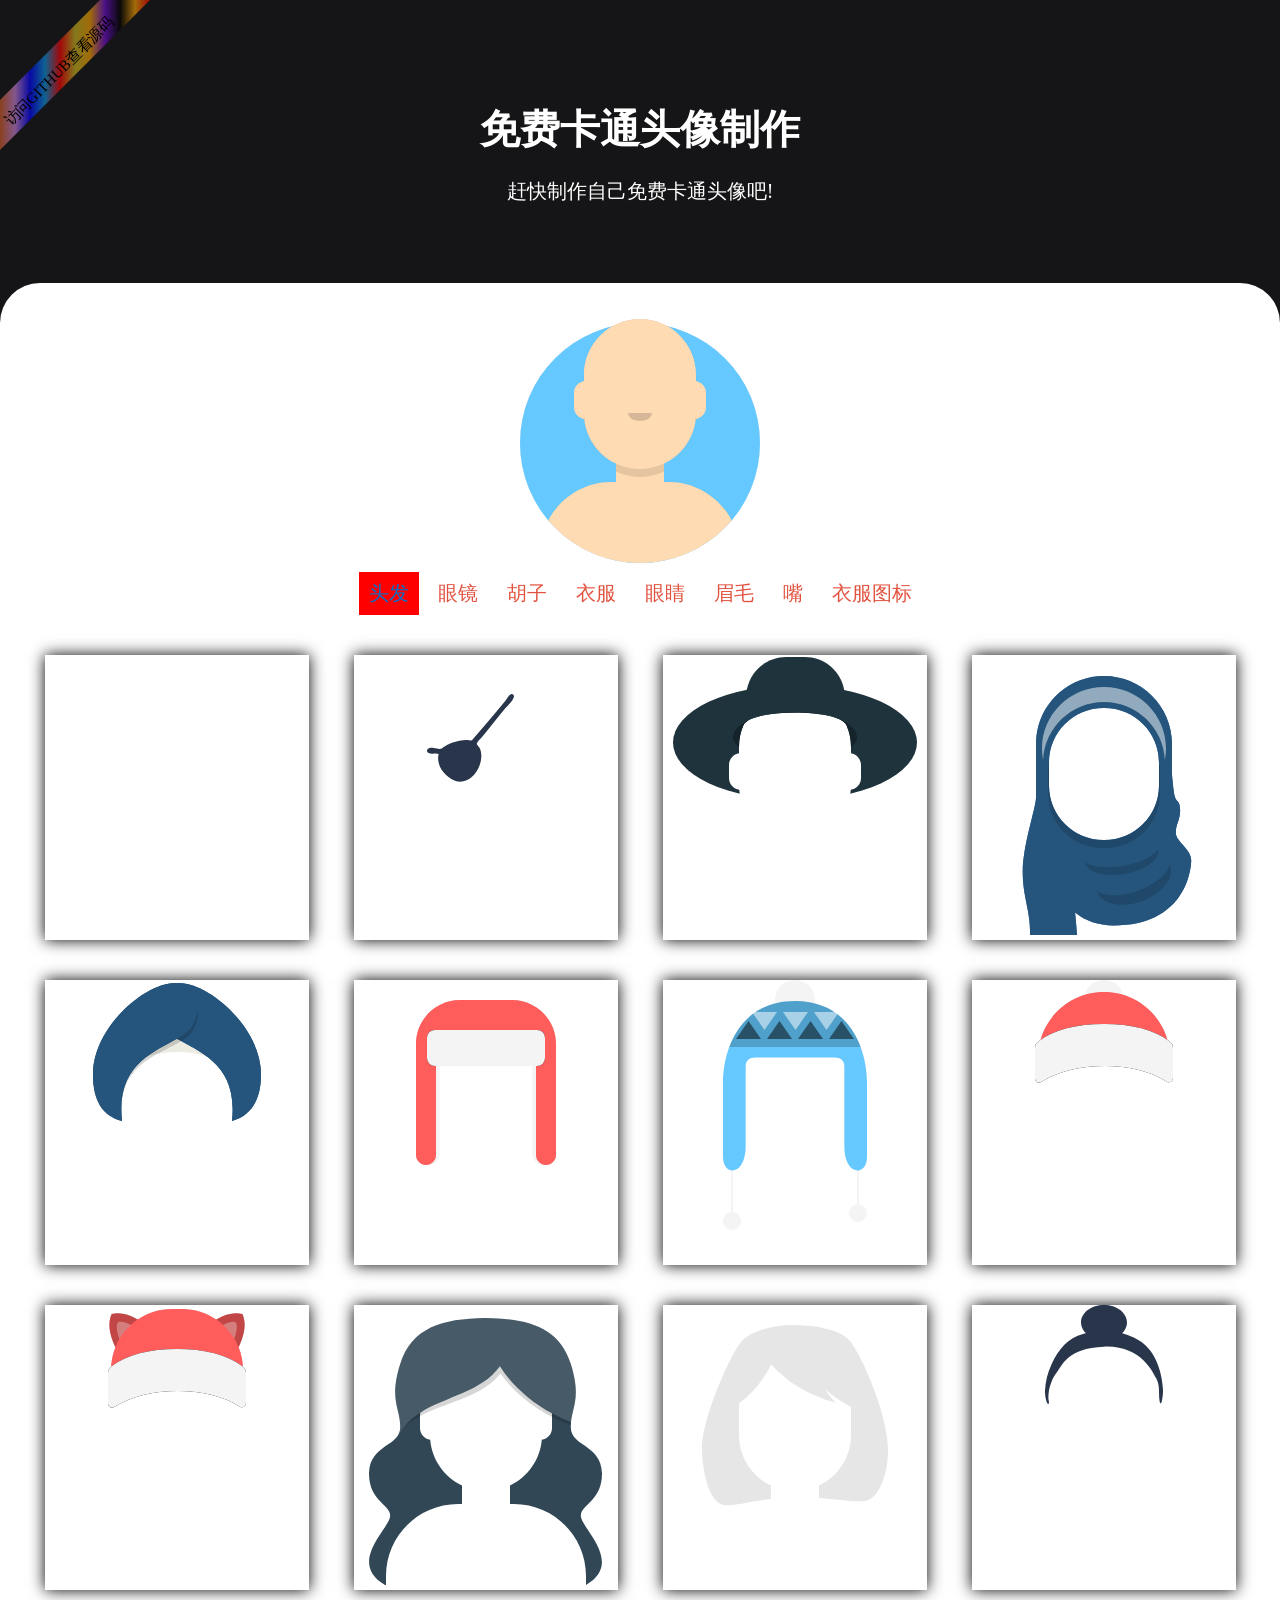
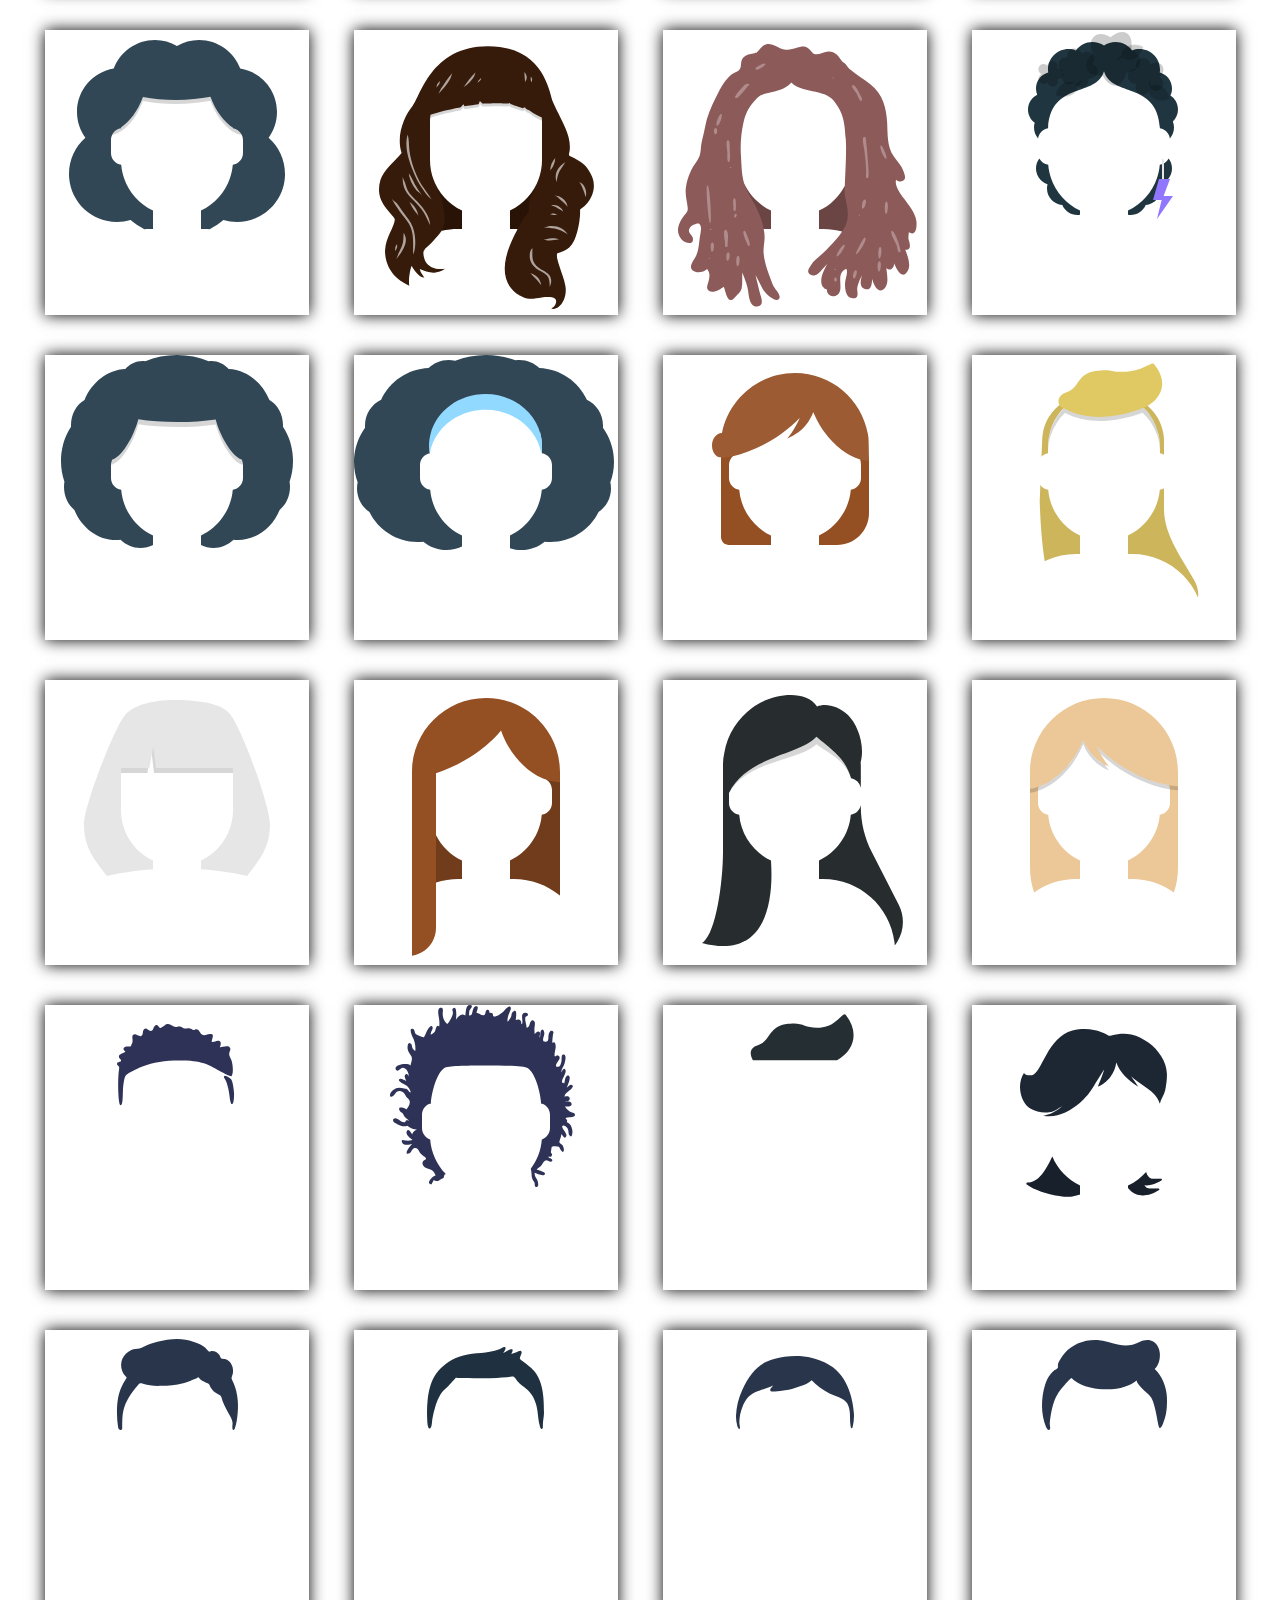
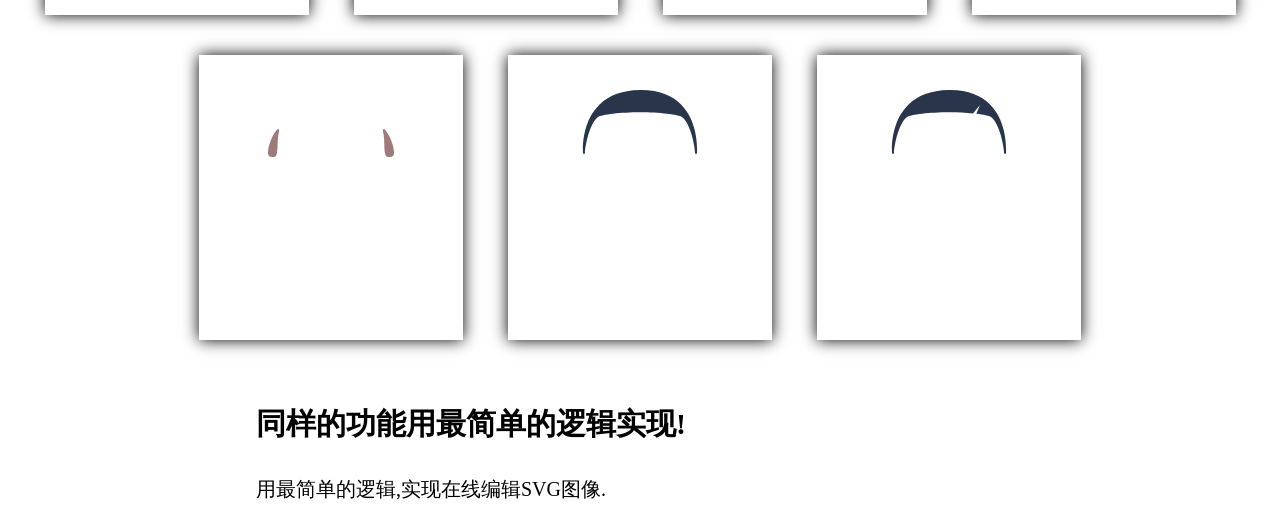
==== commit 646c253a: "增加左上角的tag标签." ====
--- a/online.html
+++ b/online.html
@@ -12,7 +12,12 @@
         * {
             box-sizing: content-box; /*盒子模型符合w3c标准*/
         }
-
+        .tag {
+            position: absolute;
+            top: 0;
+            left: 0;
+            z-index: 999;
+        }
         html, body {
             font-size: 20px; /*默认字体大小20px*/
             color: #fff; /*默认字体颜色白色*/
@@ -332,6 +337,39 @@
 </head>
 <body>
 <div>
+    <!-- 网页左上角的tag,用来连接到外部URL.-->
+    <div class="tag">
+        <svg width="400" height="400" viewBox="0 0 400 400" xmlns="http://www.w3.org/2000/svg"
+             xmlns:xlink="http://www.w3.org/1999/xlink">
+
+            <defs>
+                <linearGradient id="orange_red" x1="0%" y1="0%" x2="100%" y2="0%">
+                    <stop offset="0%" stop-color="#d95d24"/>
+                    <stop offset="10%" stop-color="#cd84da"/>
+                    <stop offset="20%" stop-color="blue"/>
+                    <stop offset="30%" stop-color="#0A96E3"/>
+                    <stop offset="40%" stop-color="red"/>
+                    <stop offset="50%" stop-color="#cdbb20"/>
+                    <stop offset="60%" stop-color="orange"/>
+                    <stop offset="70%" stop-color="#700cd4"/>
+                    <stop offset="80%" stop-color="black"/>
+                    <stop offset="90%" stop-color="orange"/>
+                    <stop offset="100%" stop-color="red"/>
+                </linearGradient>
+            </defs>
+            <a xlink:href="https://github.com/sanshiwu" target="_blank">
+                <path fill-opacity="0.6" id="path" d="M 0,150 0,100 100,0 150,0" fill="url(#orange_red)"/>
+                <path id="path1" d="M 10,125 125,10"/>
+                <text>
+                    <animateMotion dur="5s" repeatCount="indefinite" from="0" to="100" path="M 0,2 2,0"/>
+                    <textPath fill-opacity="1" font-size="15"
+                              xmlns:xlink="http://www.w3.org/1999/xlink" xlink:href="#path1">
+                        访问GITHUB查看源码
+                    </textPath>
+                </text>
+            </a>
+        </svg>
+    </div>
     <div class="header">
         <h1>免费卡通头像制作</h1>
         <div>赶快制作自己免费卡通头像吧!</div>
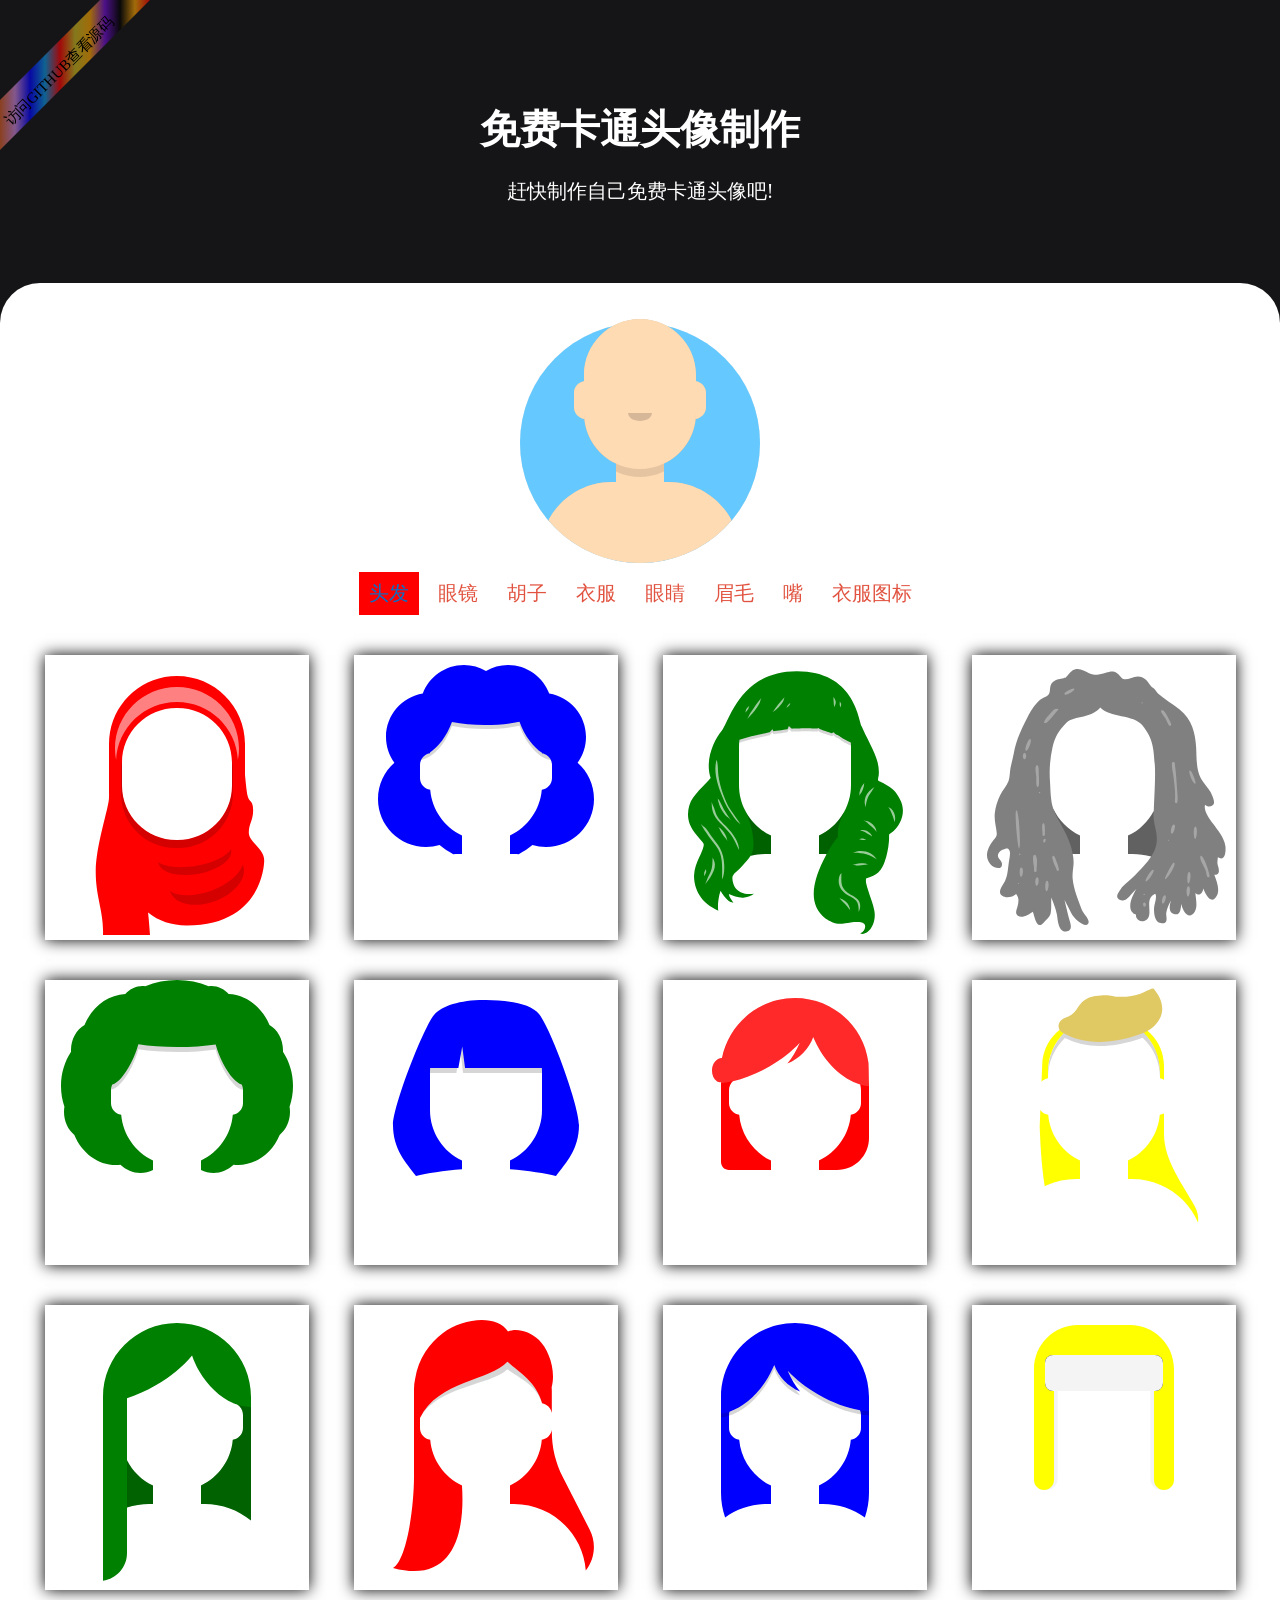
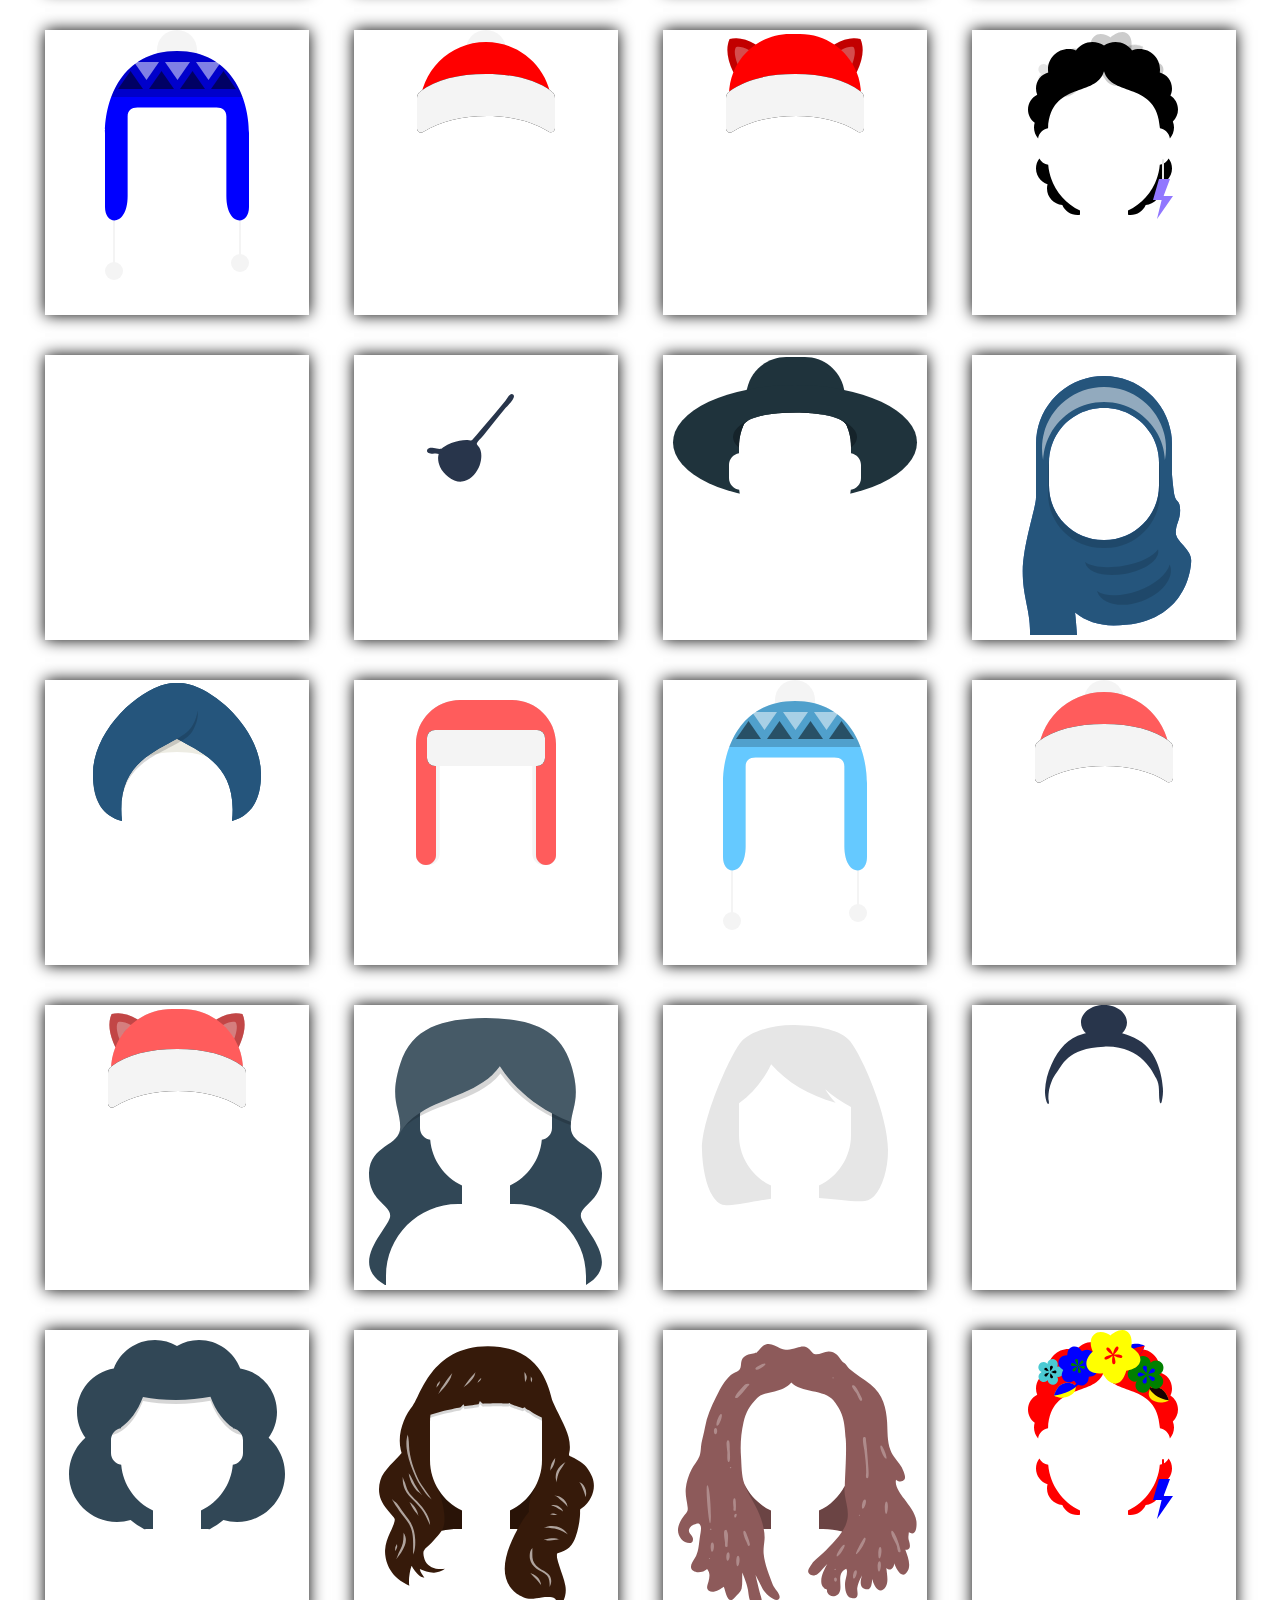
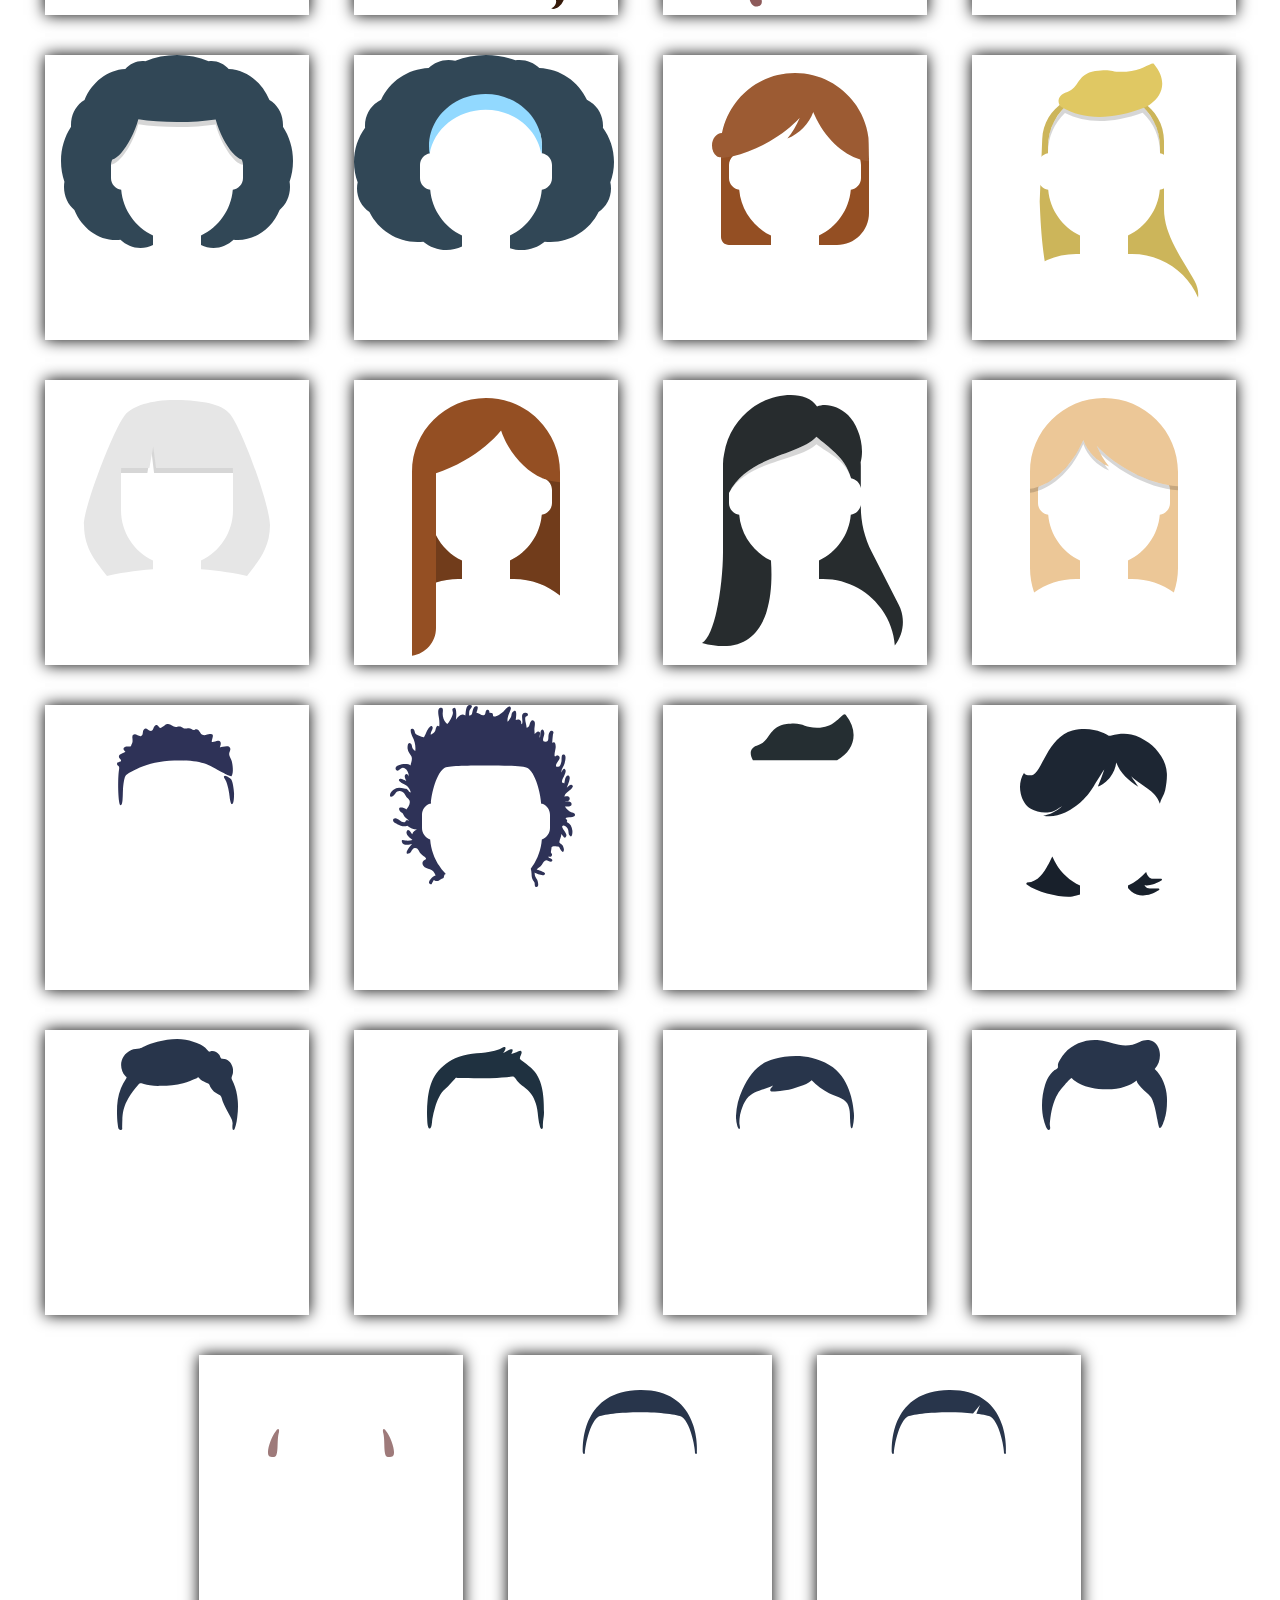
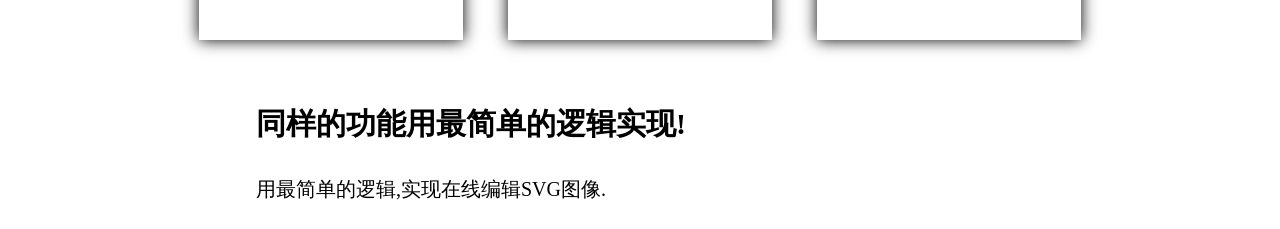
==== commit db3d64bf: "增加一些素材." ====
--- a/online.html
+++ b/online.html
@@ -12,12 +12,14 @@
         * {
             box-sizing: content-box; /*盒子模型符合w3c标准*/
         }
+
         .tag {
             position: absolute;
             top: 0;
             left: 0;
             z-index: 999;
         }
+
         html, body {
             font-size: 20px; /*默认字体大小20px*/
             color: #fff; /*默认字体颜色白色*/
@@ -589,6 +591,971 @@
                 <div class="material_option_hair">
                     <svg width="264px" height="280px" viewBox="0 0 264 280"
                          xmlns="http://www.w3.org/2000/svg" xmlns:xlink="http://www.w3.org/1999/xlink">
+
+                        <g id='Top'>
+                            <defs>
+                                <rect id='Hijab-path1' x='0' y='0' width='264' height='280'/>
+                                <path
+                                        d='M66.0421575,77.0749852 C71.6795257,45.2058307 99.5129755,21 133,21 L133,21 L133,21 C170.555363,21 201,51.444637 201,89 L201,119.751022 C201.875211,129.554379 202.693946,136.422143 203.456205,140.354314 C204.833317,147.458254 209.150269,145.115419 209.150269,155.220201 C209.150269,165.324983 204.822005,168.720206 204.803237,177.705482 C204.784469,186.690758 220.200444,193.836185 220.200444,205.242606 C220.200444,216.649027 213.126079,270.475928 142.577598,270.475928 C127.507235,270.475928 114.670509,266.188589 104.06742,257.613911 C104.750275,264.103957 105.394468,271.565987 106,280 L59,280 C59.9324304,256.228591 51.7156549,242.936205 51.7156549,216.44564 C51.7156549,189.955074 65.3525844,151.427541 65,142 C65.019981,141.417741 65.0406721,140.728417 65.0620734,139.932027 C65.0208303,138.959828 65,137.982347 65,137 L65,89 L65,89 C65,85.0240875 65.3412247,81.1278723 65.9959868,77.3390417 C65.9973236,77.2261704 65.9986613,77.1131564 66,77 C66.0140661,77.0249783 66.0281186,77.0499734 66.0421575,77.0749852 Z M132.5,53 L132.5,53 C102.400481,53 78,77.4004811 78,107.5 L78,107.5 L78,130.5 C78,160.599519 102.400481,185 132.5,185 L133.5,185 C163.599519,185 188,160.599519 188,130.5 L188,107.5 C188,77.4004811 163.599519,53 133.5,53 L133.5,53 L132.5,53 Z'
+                                        id='Hijab-path2'
+                                />
+                            </defs>
+                            <mask id='Hijab-mask1' fill='white'>
+                                <use xlink:href='#Hijab-path1'/>
+                            </mask>
+                            <g id='Mask'/>
+                            <g id='Top/Accesories/Hijab' mask='url("#Hijab-mask1")'>
+                                <g transform='translate(-1.000000, 0.000000)'>
+                                    <mask id='Hijab-mask2' fill='white'>
+                                        <use xlink:href='#Hijab-path2'/>
+                                    </mask>
+                                    <use
+                                            class='CustomColor'
+                                            stroke='none'
+                                            fill='red'
+                                            xlink:href='#Hijab-path2'
+                                    />
+                                    <path
+                                            d='M72.0744416,104.959767 C71.3690172,101.246903 71,97.4161983 71,93.5 C71,59.5344879 98.7583455,32 133,32 C167.241654,32 195,59.5344879 195,93.5 C195,97.4161983 194.630983,101.246903 193.925558,104.959767 C192.341315,72.6827942 165.669927,47 133,47 C100.330073,47 73.6586845,72.6827942 72.0744428,104.959774 Z'
+                                            id='Band'
+                                            stroke='none'
+                                            opacity='0.5'
+                                            fill='#FFFFFF'
+                                            mask='url("#Hijab-mask2")'
+                                    />
+                                    <path
+                                            d='M187.929085,104.69543 C188.631457,108.187732 189,111.800827 189,115.5 L189,138.5 C189,168.599519 164.599519,193 134.5,193 L131.5,193 C101.400481,193 77,168.599519 77,138.5 L77,115.5 L77,115.5 C77,111.800827 77.3685433,108.187732 78.0709154,104.69543 C78.0238287,105.624341 78,106.559388 78,107.5 L78,107.5 L78,130.5 C78,160.599519 102.400481,185 132.5,185 L133.5,185 C163.599519,185 188,160.599519 188,130.5 L188,130.5 L188,107.5 C188,106.559388 187.976171,105.624341 187.929085,104.69543 Z M114.16682,206.995462 C120.651206,211.981028 135.663493,213.708321 152.404574,210.756416 C169.145655,207.804512 182.661822,201.046883 187.049987,194.144193 C187.118291,194.396526 187.175421,194.652296 187.221114,194.911435 C188.930607,204.606451 173.985409,215.345413 153.84008,218.897578 C133.694752,222.449742 115.977919,217.469978 114.268426,207.774963 C114.222732,207.515823 114.188938,207.255938 114.166824,206.995464 Z M126.034638,235.921439 C134.227056,241.574977 150.421729,241.843835 167.103682,235.772101 C183.785635,229.700366 196.018656,219.084674 198.660388,209.487828 C198.803116,209.80837 198.935124,210.134883 199.056117,210.46731 C203.582768,222.904181 190.979008,238.909268 170.904831,246.215671 C150.830654,253.522074 130.887742,249.363007 126.361091,236.926135 C126.240098,236.593709 126.131343,236.258733 126.034643,235.921442 Z'
+                                            id='Shadows'
+                                            stroke='none'
+                                            fill='#000000'
+                                            opacity='0.16'
+                                            mask='url("#Hijab-mask2")'
+                                    />
+                                </g>
+                            </g>
+                        </g>
+                    </svg>
+                </div>
+                <div class="material_option_hair">
+                    <svg width="264px" height="280px" viewBox="0 0 264 280"
+                         xmlns="http://www.w3.org/2000/svg" xmlns:xlink="http://www.w3.org/1999/xlink">
+
+                        <g id='Top'>
+                            <defs>
+                                <rect id='LongHairCurly-path1' x='0' y='0' width='264' height='280'/>
+                                <path
+                                        d='M48.7246602,89.2187346 C44.7420117,91.1711421 42,95.2653555 42,100 L42,113 C42,119.018625 46.4308707,124.002364 52.2085808,124.867187 C53.9518066,145.114792 66.4692178,162.282984 84,170.610951 L84,189 L80,189 L80,189 C78.4137385,189 76.8394581,189.051297 75.2787271,189.152323 C70.3620966,186.639548 65.7724391,183.578174 61.590479,180.048925 C57.2814481,181.318646 52.7202934,182 48,182 C21.490332,182 0,160.509668 0,134 C0,119.590902 6.34904132,106.664702 16.4021743,97.866349 C11.1175746,90.6060809 8,81.6671147 8,72 C8,50.160623 23.9112243,32.0375116 44.7738169,28.5905219 C51.0188047,11.8901624 67.1208542,0 86,0 C94.0143172,0 101.528186,2.14267429 108,5.88641659 C114.471814,2.14267429 121.985683,0 130,0 C148.879146,0 164.981195,11.8901624 171.226183,28.5905219 C192.088776,32.0375116 208,50.160623 208,72 C208,81.6671147 204.882425,90.6060809 199.597826,97.866349 C209.650959,106.664702 216,119.590902 216,134 C216,160.509668 194.509668,182 168,182 C163.279707,182 158.718552,181.318646 154.409521,180.048925 C150.227561,183.578174 145.637903,186.639548 140.721273,189.152323 C139.160542,189.051297 137.586262,189 136,189 L136,189 L132,189 L132,170.610951 C149.530782,162.282984 162.048193,145.114792 163.791419,124.867187 C169.569129,124.002364 174,119.018625 174,113 L174,100 C174,95.778427 171.820067,92.0660046 168.524466,89.9269981 C167.450514,89.5343912 166.370126,89.0424011 165.289302,88.4564081 C164.868503,88.3367332 164.43828,88.2394463 164,88.1659169 L164,87.7130302 C155.319369,82.4100235 146.764694,71.1747746 141.449951,56.7992877 C131.312295,58.8351061 119.547256,60 107,60 C95.038684,60 83.7882341,58.9413637 73.9808476,57.0787685 C68.7546917,71.0641476 60.4637821,82.0431875 52,87.4230168 L52,88.1659169 C50.9777341,88.3374206 49.9992949,88.6381729 49.0820602,89.050796 C48.9628927,89.1079465 48.8437566,89.1639284 48.7246602,89.2187346 Z'
+                                        id='LongHairCurly-path2'
+                                />
+                            </defs>
+                            <mask id='LongHairCurly-mask1' fill='white'>
+                                <use xlink:href='#LongHairCurly-path1'/>
+                            </mask>
+                            <g id='Mask'/>
+                            <g id='Top/Long-Hair/Curly' mask='url("#LongHairCurly-mask1")'>
+                                <g transform='translate(-1.000000, 0.000000)'>
+                                    <path
+                                            d='M105.984735,27.7643628 C114.013215,26.6267967 122.796163,26 132,26 C142.358003,26 152.182939,26.7938545 160.999342,28.2161842 C183.451688,38.7497687 199,61.559133 199,88 L199,105.044138 C187.461887,104.672508 173.831239,90.7644306 166.449951,70.7992877 C156.312295,72.8351061 144.547256,74 132,74 C120.038684,74 108.788234,72.9413637 98.9808476,71.0787685 C91.6758772,90.6271291 78.3831001,104.301811 67,105.021902 L67,88 L67,88 C67,61.1745453 83.0039076,38.0870034 105.984735,27.7643628 Z'
+                                            id='Shadow'
+                                            opacity='0.16'
+                                            fill='#000000'
+                                    />
+                                    <g
+                                            id='Hair'
+                                            fill='none'
+                                            transform='translate(25.000000, 10.000000)'>
+                                        <mask id='LongHairCurly-mask2' fill='white'>
+                                            <use xlink:href='#LongHairCurly-path2'/>
+                                        </mask>
+                                        <use class='CustomColor' fill='blue'
+                                             xlink:href='#LongHairCurly-path2'/>
+                                    </g>
+                                </g>
+                            </g>
+                        </g>
+                    </svg>
+                </div>
+                <div class="material_option_hair">
+                    <svg width="264px" height="280px" viewBox="0 0 264 280"
+                         xmlns="http://www.w3.org/2000/svg" xmlns:xlink="http://www.w3.org/1999/xlink">
+
+                        <g id='Top'>
+                            <defs>
+                                <rect id='LongHairCurvy-path1' x='0' y='0' width='264' height='280'/>
+                                <path
+                                        d='M162.831093,71.6181521 C162.943003,73.0640672 163,74.5253775 163,76 L163,114 C163,136.339168 149.919579,155.623239 131,164.610951 L131,183 L135,183 C136.524404,183 137.037743,183.047374 138.538625,183.140731 C123.625568,210.496321 119.823733,233.574048 137.47212,247.543277 C139.169858,248.745686 140.396085,249.328761 140.607243,249.428275 C142.980035,250.546232 145.444343,251.76781 148.074296,252.382591 C152.696796,253.463231 158.007057,252.010459 162.630756,251.429524 C164.742591,251.164137 166.847633,251.000636 168.977452,250.993519 C171.542066,250.985014 174.188404,251.078221 176.119408,252.691023 C178.003455,254.264772 177.763079,259.889444 172.244213,262.523872 C176.3432,264.37915 181.25603,260.071171 182.931671,257.34666 C184.398107,254.962171 185.526058,252.378599 186.146081,249.741914 C186.917963,246.458686 186.967717,243.016815 186.363678,239.728032 C185.106048,232.88022 182.187563,226.295538 180.201011,219.605673 C179.468692,217.139607 178.51478,214.440611 178.099366,211.916746 C177.986471,211.23167 177.851996,208.701383 177.957698,208.171998 C178.036425,207.778517 178.016643,207.37549 179.372782,206.996069 C183.288539,205.899634 187.379733,204.063449 190.225486,201.476579 C193.590156,198.418295 195.343925,194.445304 196.758409,190.497133 C198.998525,184.244662 200.281132,177.550111 200.870584,171.057073 C200.99307,169.708269 201.062205,168.361722 201.086383,167.009968 C201.10077,166.193153 201.000862,165.263344 201.094375,164.445141 C201.247433,163.105189 201.039826,163.457881 202.341615,162.571291 C206.599454,159.671476 209.921164,155.448546 212.051783,151.200622 C215.39827,144.528634 215.834064,137.49302 213.117591,130.733555 C210.864687,125.12728 207.291411,119.498616 201.725588,115.887863 C199.588776,114.501568 197.334273,113.244582 195.115337,111.95809 C193.906862,111.257566 191.067703,110.342511 190.209501,109.441341 C189.609259,108.810939 190.56477,105.649382 190.685858,104.583322 C191.213967,99.9353218 190.606132,95.4261763 189.520542,90.8868298 C187.127368,80.8793698 177.487944,64.7382958 173.617944,55.2249863 C170.293437,47.0528435 165.481911,-0.0750473139 108.58669,0.198941193 C51.691468,0.4729297 41.4185991,50.4377258 33.7159879,59.7736698 C25.3512665,69.9121239 16.9074766,89.1763214 22.602684,107.035643 C17.099033,113.95809 4.54481227,124.04369 1.3853513,134.125611 C-0.596804833,140.450807 -0.511883829,147.495621 2.0289526,153.633016 C3.46621561,157.104393 5.52490056,160.250502 7.94045353,163.272162 C10.0566849,165.919435 12.4084972,168.423513 14.4577909,171.110359 C15.6946403,172.732013 16.0263318,173.129312 15.5599656,175.128304 C14.6406208,179.068318 12.7411877,182.853334 11.0939201,186.603116 C8.54189405,192.412639 6.39748885,197.82226 6.0799842,204.016065 C5.77766543,209.912373 7.40435223,226.688671 24.3409972,236.576369 C26.3249517,237.73442 28.2831301,238.743202 30.3833764,239.685161 C29.2931905,236.290327 30.5294405,224.161856 32.7263968,219.653578 C33.2860762,221.204589 34.2369916,222.697108 35.2618383,224.05216 C36.8611506,226.167444 40.636039,231.460774 45.4085994,231.706547 C43.4722007,228.722725 41.3891385,226.708805 40.7853002,223.10864 C44.7616013,225.068753 50.4191385,226.855644 55.0466338,226.691448 C58.4512667,226.570818 63.4709972,224.871405 66.0000446,222.74779 C57.6284322,224.074724 49.679027,221.3155 46.4820009,215.419366 C45.8146217,214.188415 45.3084926,212.898625 45.0141664,211.558847 C44.5967546,209.659309 43.9381673,206.615432 44.8227444,204.862039 C45.0375932,204.436124 45.3893685,204.001198 45.806628,203.572743 C45.7407358,203.49425 45.6753213,203.415537 45.6103845,203.336606 C51.303506,198.550494 58.4494475,190.932516 62.2752482,185.367908 C62.3459243,185.245492 62.416066,185.122857 62.4856702,185 L62.5253504,185 C62.5536953,184.957813 62.5818364,184.915755 62.6097716,184.873828 C67.874859,183.648086 73.3617452,183 79,183 L83,183 L83,164.610951 C64.0804213,155.623239 51,136.339168 51,114 L51,76 L51,76 C51,73.537425 51.1589523,71.1119753 51.4671565,68.733351 C55.4088487,67.4702772 59.365485,66.2776957 63.3986046,65.2045441 C67.8552588,64.0189378 77.7980098,62.0907786 81.6887904,61.1941723 L84.4252449,58.215348 L85.4876566,60.1702128 C87.6456492,60.0042337 99.5663601,58.212708 99.5663601,58.212708 L100.896323,54.9898699 C102.612526,56.7530625 103.834989,57.668872 103.834989,57.668872 C106.391211,57.460454 117.488488,57.2113208 120.119841,57.2427023 C120.119841,57.2427023 127.460212,57.5012269 129.240756,57.5714137 L130.907605,56.9328981 L131.456495,58.0098503 C132.910143,58.601117 141.699367,61.6008734 143.434153,62.138079 L145.980784,61.2323702 C147.100342,63.9256202 149.920119,63.586016 152.257345,65.7132858 C154.760315,67.9915694 159.482831,69.7372554 162.831093,71.6181521 Z'
+                                        id='LongHairCurvy-path2'
+                                />
+                            </defs>
+                            <mask id='LongHairCurvy-mask1' fill='white'>
+                                <use xlink:href='#LongHairCurvy-path1'/>
+                            </mask>
+                            <g id='Mask'/>
+                            <g id='Top/Long-Hair/Curvy' mask='url("#LongHairCurvy-mask1")'>
+                                <g transform='translate(-1.000000, 0.000000)'>
+                                    <path
+                                            d='M100.899906,42.4648024 C91.1016204,48.4721303 82.3855283,56.3273858 76.5871222,65.36024 C73.8252914,69.662826 71.5532049,74.1995784 69.4361743,78.7575668 C68.3739624,81.0447336 67.4048638,83.3600237 66.475928,85.6893613 C65.8894735,87.1594817 64.9889112,88.7449062 65.8359233,90.2878445 C66.3526427,89.9857996 66.5492598,90.0943892 66.224362,90.6353417 C68.9162579,91.3693254 72.6583769,89.3003017 74.9906073,88.5362205 C79.7539763,86.9753339 84.5203425,85.5025753 89.3986046,84.2045441 C93.8552588,83.0189378 103.79801,81.0907786 107.68879,80.1941723 L110.425245,77.215348 L111.487657,79.1702128 C113.645649,79.0042337 125.56636,77.212708 125.56636,77.212708 L126.896323,73.9898699 C128.612526,75.7530625 129.834989,76.668872 129.834989,76.668872 C132.391211,76.460454 143.488488,76.2113208 146.119841,76.2427023 C146.119841,76.2427023 153.460212,76.5012269 155.240756,76.5714137 L156.907605,75.9328981 L157.456495,77.0098503 C158.910143,77.601117 167.699367,80.6008734 169.434153,81.138079 L171.980784,80.2323702 C173.100342,82.9256202 175.920119,82.586016 178.257345,84.7132858 C181.34867,87.5271086 187.825645,89.5285179 190.917768,91.9756241 C192.024938,92.8519441 193.059576,93.7675012 194.100208,94.7015404 C195.255933,95.7385867 195.085291,95.890424 195.460742,97.0802141 C195.573237,97.4361731 196.715775,99.2788807 197.202722,99.4296139 C198.935909,99.9660566 187.048767,68.9435732 183.785603,64.9771662 C180.417736,60.8830307 158.574915,33.3231248 129.612057,34.2254634'
+                                            id='Top-Shadow'
+                                            opacity='0.16'
+                                            fill='#000000'
+                                    />
+                                    <g
+                                            id='Hair'
+                                            fill='none'
+                                            transform='translate(26.000000, 16.000000)'>
+                                        <mask id='LongHairCurvy-mask2' fill='white'>
+                                            <use xlink:href='#LongHairCurvy-path2'/>
+                                        </mask>
+                                        <use class='CustomColor' fill='green'
+                                             xlink:href='#LongHairCurvy-path2'/>
+                                        <path
+                                                d='M62.6794556,184.462132 C69.755442,174.755405 62.148959,147.786913 56.1278159,137.800593 C72.9649824,130.137708 106.213574,131.553467 155.87359,142.047871 C151.079203,150.900348 149.123448,158.803527 150.006324,165.757409 C145.469118,171.332534 141.720304,177.127222 138.759883,183.141474 L103.888915,191.746789 C81.8528509,194.400378 68.1163643,191.97216 62.6794556,184.462132 Z'
+                                                id='Shadow'
+                                                opacity='0.24'
+                                                fill='#000000'
+                                                mask='url("#LongHairCurvy-mask2")'
+                                        />
+                                    </g>
+                                    <path
+                                            d='M79.0404573,170.094305 C78.9812573,169.892618 78.8354573,169.667152 78.6348573,169.428842 C78.7708573,169.650142 78.9074573,169.871269 79.0404573,170.094305 Z M56.409572,120.375261 C57.2661752,126.5406 58.7356083,132.465374 60.8662263,138.377476 C62.9277086,144.09848 65.285915,149.836145 68.678559,155.067858 C71.8402179,159.943234 75.6031176,164.4923 78.6348973,169.428772 C77.8378388,168.48126 76.1633964,167.329804 75.5207941,166.65115 C74.4643769,165.535276 73.4750971,164.385382 72.5369698,163.193485 C70.6143583,160.749982 68.9003527,158.193833 67.243494,155.609567 C63.9913192,150.536843 61.5529875,145.034363 59.4397533,139.530668 C55.2902133,128.722708 51.1268862,115.61687 54.7738936,104.200899 C54.4921557,104.935095 55.2326668,106.688314 55.3491585,107.497319 C55.5525692,108.91069 55.7349995,110.333608 55.8267142,111.757219 C56.0123415,114.639678 56.0109428,117.505994 56.409572,120.375261 Z M68.8553146,165.041212 C67.4967783,163.309515 64.9739252,161.944396 63.4129772,160.279177 C61.9976938,158.769648 60.9019131,157.07822 59.9070386,155.339754 C57.6517365,151.39922 56.1697151,147.374505 55.6897616,142.969154 C55.7992598,143.49177 56.6083072,144.395543 56.8630702,144.824778 C57.4766993,145.858902 58.0839345,146.89424 58.6508072,147.948671 C59.7481863,149.989667 60.6639345,152.099744 61.7731027,154.135533 C63.8106073,157.875421 66.402796,161.495374 68.8553146,165.041212 Z M73.5320242,183.498629 C74.6465874,185.460651 75.5723262,187.464851 76.1569823,189.60079 C76.4654954,190.727599 76.7138643,191.869508 76.9272658,193.013501 C76.9962017,193.382508 77.0093894,194.709963 77.1846264,195.283955 C74.9700864,190.992812 73.2798587,186.448779 70.6421125,182.34214 C68.0381348,178.288092 64.6948448,174.560527 61.1958996,171.061031 C57.5013364,167.36575 53.7855929,163.879099 51.8038364,159.214262 C50.0788411,155.153619 49.4126608,150.996124 49.8138875,146.658464 C49.8160855,148.56911 51.5706533,151.280256 52.1766896,153.126681 C53.0063178,155.654018 53.6655046,158.231689 54.9143429,160.634229 C57.039566,164.722991 60.873,167.876911 64.0792175,171.321558 C67.631513,175.137643 71.0245567,179.084252 73.5320242,183.498629 Z M59.2286696,174.179456 C60.2874847,175.196917 61.2164205,176.28259 62.0352588,177.454354 C62.9328239,178.738937 63.5914112,180.09017 64.1800637,181.504062 C64.6869921,182.721301 64.9105841,184.986375 65.7074428,186.0021 C63.1288415,182.856337 60.4739112,179.884838 58.6955655,176.312444 C58.0893295,175.089825 57.1480051,173.289222 56.4530516,171.817184 C56.6844363,172.409922 58.7059559,173.677148 59.2286696,174.179456 Z M48.9033745,180.528033 C51.7405353,184.777866 55.450684,188.609052 57.877027,193.056233 C60.7067946,198.242644 61.9518364,203.862978 62.202803,209.595957 C62.3216924,212.307277 62.3152983,215.0606 61.9498383,217.764455 C61.7540204,219.211673 61.4399126,220.650211 61.0810465,222.075732 C60.944973,222.616747 60.2406283,224.002173 60.1037556,224.846586 C59.8140251,214.305575 61.5584024,203.763696 56.0767017,193.942823 C53.4811162,189.292219 49.4912277,185.327212 46.398105,180.924811 C43.6164926,176.966226 40.8998197,173.083838 38.6846803,168.851361 C40.0408188,170.567263 42.485145,171.915893 44.0009349,173.619818 C45.8995688,175.753674 47.3488206,178.199606 48.9033745,180.528033 Z M60.1036574,224.846603 C60.0710574,225.050581 60.0700574,225.224111 60.1172574,225.346603 C60.1116574,225.180112 60.1082574,225.01327 60.1036574,224.846603 Z M50.5604331,202.493815 C50.5610325,202.989874 51.376474,204.011501 51.5992667,204.528562 C52.1207816,205.73799 52.5455864,207.007473 52.7573894,208.289626 C53.1752007,210.818004 52.6269108,213.429521 51.6899823,215.850286 C49.7909489,220.757251 46.8161162,225.102895 43.0767946,229.15 C44.4121524,227.402335 44.9438578,224.56136 45.8833838,222.612182 C46.8478866,220.611106 47.8829238,218.6411 48.7335325,216.600624 C50.652947,211.995842 50.4835046,207.289696 50.5604331,202.493815 Z M41.9174331,221.200893 C42.3180604,220.652936 42.1102537,218.018161 42.3222565,217.328919 C42.714092,216.055618 43.3920613,214.827097 44.170737,213.693866 C43.7551236,214.392828 44.3691524,216.160106 44.1663411,217.067177 C43.8338504,218.55553 42.9962296,219.998582 41.9174331,221.200893 Z M99.6077106,42.748374 C99.5269106,42.804974 99.4471106,42.908174 99.3681106,43.044574 C99.4481106,42.945974 99.5267106,42.846574 99.6077106,42.748374 Z M84.8469387,64.3317143 C86.2672175,63.085837 87.0237138,60.1410677 88.0032026,58.5522183 C89.1283559,56.7269681 90.4213532,54.9730547 91.6476125,53.1960567 C94.0795502,49.6719145 96.3744154,46.2123399 99.3680307,43.0054816 C98.7464089,43.9398028 98.1949219,46.7736616 97.8536394,47.5189663 C96.9620688,49.4667561 95.8988578,51.3334892 94.6328355,53.1235049 C91.7722965,57.1680066 88.7029517,60.9266404 84.8469387,64.3317143 Z M84.3117165,54.1218036 C85.0620186,52.7952168 86.2055548,51.6739619 87.4917584,50.7082248 C86.9188913,51.2107066 86.6607314,53.2831189 86.2670976,53.9831221 C85.472237,55.3952784 84.3143141,56.6130375 83.0714703,57.7545999 C83.7352528,57.1726235 83.842553,54.9516363 84.3117165,54.1218036 Z M203.505599,152.127968 C203.498805,152.179518 203.485417,152.282271 203.464637,152.438483 C203.462638,150.913159 202.784469,149.237352 202.704144,147.668984 C202.592048,145.478545 202.906556,143.353715 203.787137,141.277137 C205.526519,137.175704 208.790083,134.069516 212.950612,131.638511 C211.805877,132.313173 210.683921,134.851617 209.949604,135.906916 C208.84663,137.493162 207.668126,139.094161 206.735993,140.757819 C204.793001,144.225725 204.229725,148.375062 203.505599,152.127968 Z M201.998401,130.481881 C201.761221,131.706583 201.448912,132.921738 201.009121,134.107908 C200.534762,135.386937 199.915938,136.630558 199.22578,137.835993 C198.79578,138.586852 197.246621,140.162684 197.24762,140.993211 C197.165296,136.095098 198.975812,131.657983 202.419809,127.7355 C202.04236,128.392806 202.137271,129.766083 201.998401,130.481881 Z M201.196906,165.719988 C204.852905,165.202752 208.302496,166.981313 210.618342,169.271033 C211.855791,170.494694 212.955568,171.900428 213.683091,173.404055 C214.229783,174.534509 214.228783,176.387356 214.9631,177.323587 C213.165772,174.905078 210.886892,172.951214 208.638584,170.859535 C207.075238,169.404855 203.950944,165.678852 201.196906,165.719988 Z M200.41897,176.096698 C200.227148,176.031957 198.485169,175.539368 198.081944,175.776984 C198.679388,175.510035 199.412106,175.184941 200.068895,175.097983 C204.35311,174.529024 209.561066,178.239232 210.13633,181.81909 C209.657576,180.592826 207.111145,179.578489 205.959616,178.968568 C204.136711,178.002484 202.395531,176.832456 200.41897,176.096698 Z M202.227687,183.908269 C202.969797,184.089822 204.54713,185.083504 205.275252,185.072742 C202.345977,185.143906 199.703236,184.81829 196.883858,184.158729 C197.036117,184.200212 198.643022,183.702937 198.694974,183.695647 C199.910043,183.523987 201.052381,183.620492 202.227687,183.908269 Z M190.882541,197.765243 C195.171151,197.522941 200.218656,198.149351 204.314046,199.181739 C206.346955,199.694288 208.253382,200.468058 210.006351,201.476666 C211.420436,202.290531 213.935896,203.408661 214.881616,204.614097 C211.142494,198.162369 203.032039,194.811448 194.722769,196.473197 C193.615199,196.695886 191.914181,197.749796 190.882541,197.765243 Z M189.923153,210.197773 C192.611453,209.233424 195.584487,208.30431 198.505969,208.169273 C201.277391,208.042395 204.351332,208.458613 206.915546,209.342078 C206.033367,209.102206 203.92333,209.674289 202.995793,209.779298 C201.699199,209.926138 200.399608,210.077837 199.099817,210.196558 C197.506299,210.342009 195.898395,210.422718 194.298883,210.41942 C193.159543,210.41699 190.979371,209.87858 189.923153,210.197773 Z M179.458947,227.410508 C179.711912,231.383499 182.010574,234.84533 185.39043,237.491388 C188.973097,240.296087 193.769036,241.572686 196.369816,245.319691 C197.637437,247.145462 198.312809,249.270812 198.20431,251.417686 C198.148362,252.524014 197.870221,253.636069 197.5695,254.712196 C197.371684,255.420184 196.66734,256.580144 196.667939,257.270775 C196.69911,253.384221 196.751661,248.859281 194.031592,245.598095 C191.300932,242.324066 186.539161,241.170701 183.203065,238.482813 C179.924714,235.841442 177.437828,232.389157 176.877749,228.498264 C176.425569,225.354411 176.648562,219.871892 179.90773,217.738557 C179.246345,218.128392 179.377224,220.111764 179.361438,220.669267 C179.298097,222.900321 179.317079,225.185182 179.458947,227.410508 Z M177.005789,242.672904 C177.402221,243.19257 179.575399,243.82436 180.213805,244.182606 C181.67045,245.000116 183.07914,245.92923 184.234665,247.059684 C186.55111,249.326146 188.044121,252.504886 188.151821,255.553623 C188.151821,254.833139 186.505553,253.096583 186.043183,252.481107 C185.275297,251.458613 184.407904,250.511969 183.524526,249.564283 C181.371329,247.253734 179.135209,244.999942 177.005789,242.672904 Z M229.167807,153.791051 C230.371887,154.841663 231.178936,156.147595 231.842519,157.49987 C233.373295,160.619424 233.65823,164.217333 232.431571,167.500388 C232.634582,166.795698 232.030544,165.31585 231.860502,164.601614 C231.488248,163.038626 230.906389,161.56225 230.298355,160.059664 C229.118053,157.144401 228.163741,154.41208 226.113648,151.858014 C226.644354,152.52556 228.442481,153.157872 229.167807,153.791051 Z M171.509602,41.9832998 C171.510002,42.3148163 172.426549,43.2758671 172.633357,43.6374111 C173.149677,44.5392749 173.557297,45.4857459 173.696967,46.4924453 C173.85542,47.6336606 173.6616,48.7505762 173.315522,49.8605491 C173.109914,50.5202844 172.131624,51.7949741 172.132423,52.3894475 C171.972572,48.891167 171.198691,45.5298324 171.509602,41.9832998 Z M179.146978,48.8048339 C179.312224,50.0477605 178.906202,51.4491555 178.183074,52.546805 C178.314952,52.2364639 177.729296,50.1642252 177.710314,49.7849773 C177.650969,48.6118253 177.77925,47.4056953 177.856378,46.2332376 C177.857178,46.8738803 179.039478,47.9958294 179.146978,48.8048339 Z M118.377388,50.3732542 C117.142336,51.8857333 115.738043,53.3032702 114.227248,54.6164922 C113.2036,55.5060327 111.243024,56.5057893 110.46315,57.5267214 C113.964293,51.8147436 118.00913,46.8878178 122.764906,41.8951095 C122.049172,42.8155452 121.862346,44.8121078 121.337434,45.8885819 C120.563354,47.4758692 119.527518,48.9645693 118.377388,50.3732542 Z M124.275361,52.8515919 C124.845431,52.5155626 125.378934,50.859195 125.81333,50.3013446 C126.54465,49.3623371 127.437619,48.4554398 128.390733,47.6728177 C128.186123,47.8927295 127.788693,49.7158968 127.5657,50.0739694 C126.843372,51.2344508 125.56616,52.1809219 124.275361,52.8515919 Z'
+                                            id='Lights'
+                                            opacity='0.6'
+                                            fill='#FFFFFF'
+                                    />
+                                </g>
+                            </g>
+                        </g>
+                    </svg>
+                </div>
+                <div class="material_option_hair">
+                    <svg width="264px" height="280px" viewBox="0 0 264 280"
+                         xmlns="http://www.w3.org/2000/svg" xmlns:xlink="http://www.w3.org/1999/xlink">
+
+                        <g id='Top' >
+                            <defs>
+                                <rect id='LongHairDreads-path1' x='0' y='0' width='264' height='280'/>
+                                <path
+                                        d='M85.718098,185.073467 C86.8059563,185.024663 87.900098,185 89,185 L89,185 L93,185 L93,166.610951 C81.2286384,161.018987 71.7176526,151.441235 66.2110974,139.621749 C63.4467803,131.013632 63.6113966,121.686985 63.000708,112.826222 C62.1957105,101.145772 62.8887367,89.7481762 65.5369124,78.2476834 C67.9263583,67.8722634 71.3610508,62.3068417 79.1631677,53.9925443 C83.5224388,49.3467459 90.0678681,49.0779432 96.5828586,47.4293172 C103.17612,45.7598396 109.194306,43.2191332 113.317676,38.4387068 C122.400941,48.8499369 146.671683,45.1030183 155.554378,56.4493915 C166.355804,70.2471725 166.476604,79.1499376 167.747424,95.0917937 C168.700138,107.043152 167.218859,128.656014 166.803718,141.630125 C161.185514,152.525228 152.097197,161.339247 141,166.610951 L141,185 L145,185 C151.635699,185 158.061736,185.89767 164.1633,187.578199 C162.113115,190.752042 159.66929,193.757151 157.112045,196.551224 C153.280561,200.738743 149.430596,205.07041 145.111547,208.917959 C140.170678,213.319433 135.443967,216.514694 132.444114,221.999991 C131.086326,224.482676 128.707208,227.093643 131.224932,229.817026 C133.524148,232.304244 137.149083,231.79157 139.609734,229.99245 C143.247171,227.332528 145.947527,223.133676 149.2996,220.076669 C146.062216,225.891963 141.557817,234.561189 143.870623,241.081807 C144.65714,243.298862 145.455615,243.254893 146.671536,244.732627 C148.591355,244.77569 149.350151,245.644199 148.948467,247.337701 C149.128382,247.821818 149.308297,248.305028 149.488756,248.789145 C150.944383,251.382887 153.73062,253.199684 157.268587,251.977153 C168.828809,247.982737 155.493353,230.015568 168.22112,224.674872 C170.498594,227.504326 167.135107,235.453723 167.044334,238.930932 C166.932906,243.218176 167.166089,252.943574 173.685972,254.109896 C182.182202,255.630241 178.905139,247.513126 179.240509,244.059941 C179.630235,240.043766 182.101213,234.747946 184.111805,231.19141 C182.888817,234.970512 180.603189,243.344644 186.927937,245.060811 C194.245208,247.046687 193.409228,238.475373 194.5197,234.910224 C194.748535,240.185647 201.565196,252.659813 207.724704,242.806586 C210.898493,237.730613 208.733533,229.366 208.385661,223.95323 C212.799287,228.512903 216.32584,222.602417 216.224196,219.322843 C217.902135,224.075166 224.207315,237.325369 229.795009,226.807615 C233.19274,220.412559 229.568892,211.82266 227.311529,205.648358 C233.255792,206.168285 232.061613,200.411919 231.17617,197.553001 C229.869476,193.331485 230.56685,192.711833 230.835907,188.347077 C239.08591,193.151981 238.833159,180.113465 238.377664,176.915484 C237.232404,168.863643 230.969077,161.653567 226.135287,154.862787 C222.669068,149.991702 216.20028,141.510593 218.096726,135.636824 C220.053506,138.105004 224.604107,138.079166 226.413041,135.494944 C227.944765,133.306899 226.321725,129.699141 225.582497,127.51291 C223.561578,121.532617 219.523001,117.668749 215.871976,112.532035 C208.763972,102.531035 209.78639,89.3991407 209.129238,78.2191259 C208.309564,64.2703984 205.315147,50.5387982 192.648801,40.3918378 C185.862036,34.9554966 177.590835,30.4783232 171.278589,24.7101717 C169.557166,23.1372455 168.829352,21.1885396 167.213378,19.672275 C165.399552,17.9706136 164.553244,18.373591 163.055221,15.951194 C160.386934,11.6367527 157.252824,7.59700681 150.804147,7.39438491 C146.585112,7.26247669 141.249081,10.823092 137.446405,10.3027118 C134.324254,9.87616325 132.352254,5.42437419 129.78996,3.93032097 C125.824219,1.61762086 123.056462,2.51559399 118.817859,3.85507435 C112.508874,5.8486563 108.488235,6.54355423 102.06293,4.16059373 C97.6906135,2.53871192 93.5645254,-0.846479064 88.4018873,0.357013447 C84.3524397,1.30167574 82.5435053,4.56991717 80.1584078,7.07481345 C77.6972133,9.66084915 78.8865008,8.80593884 75.2887432,9.38026087 C71.6083661,9.9681817 68.7020041,10.5017074 65.9103313,12.9118655 C61.397779,16.8074642 64.5237352,22.8666297 60.95696,26.3007763 C59.0317058,28.154744 55.0219374,29.0377585 52.7922952,30.954734 C50.3582782,33.0471337 48.3677981,35.5901066 46.5441878,38.0655389 C42.992632,42.8881215 40.5678554,48.1435988 37.9642508,53.3460408 C33.1206766,63.0274694 28.8027153,73.0171372 26.9622549,83.4183949 C26.0170215,88.7645307 24.4238764,93.9946236 23.4503783,99.3303337 C22.6997357,103.444873 23.0198867,107.95151 21.5539323,111.946834 C19.8145722,116.686464 15.6553275,121.042608 13.4023127,125.704271 C10.4144183,131.887186 8.40763163,137.818976 7.77222166,144.475128 C7.14822625,151.019317 8.88486854,156.786109 9.65073052,163.202016 C10.0942673,166.919017 9.32731826,167.341033 6.77100254,170.849066 C4.80389503,173.548878 2.81124068,176.221946 1.54639979,179.227278 C-0.815325022,184.841763 -0.684329469,190.304395 3.42490864,195.240301 C6.24484612,198.627758 15.7238148,202.173415 14.9476254,194.622463 C14.5872518,191.114429 10.1763434,189.527451 11.0188459,185.502664 C11.6020751,182.715366 14.443211,180.786605 17.8920358,179.924895 C20.328227,179.316576 21.5278419,179.343321 22.6269,182.014575 C23.6232272,184.435613 22.3024007,189.72146 21.996382,192.265793 C21.8735397,193.288422 21.691994,194.184582 21.5686081,195.131511 C20.7005588,201.806248 20.5407551,207.947459 16.8870119,214.076432 C14.6426939,217.842389 10.2513533,223.149088 15.258536,226.778604 C19.2177543,229.649308 26.0490909,227.900051 29.1359115,224.896532 C32.3923196,228.923586 31.668311,233.320073 30.4502154,237.765516 C29.6941373,240.525616 27.6264731,244.567629 30.8812505,246.798736 C35.2888976,249.820386 42.4838692,245.061265 45.7886533,242.659719 C47.6992316,246.926565 49.4918595,262.485842 57.0243756,253.211017 C59.2224919,250.505765 62.8816706,247.867147 63.5785017,244.677325 C64.7346326,239.386945 63.9046317,233.818695 64.3834993,228.474826 C66.7870774,235.472308 68.4211208,238.262053 69.8925107,245.444931 C70.7774101,249.766172 71.124195,264.264472 80.0666799,262.354749 C86.9474795,260.885627 82.5468986,251.830921 81.6679782,248.139757 C79.9846038,241.070655 79.1724081,238.077382 77.5455629,230.999667 C80.078506,235.625521 82.2918416,240.371497 84.725315,245.034067 C87.115848,249.613685 97.8039252,259.060923 100.930715,255.083614 C104.057505,251.106306 96.435013,245.438857 94.7010885,240.623528 C91.0924599,230.599863 86.7201436,220.618354 85.6835937,210.116466 C85.1851583,205.067237 86.1200644,200.404213 86.5299011,195.413459 C86.8096981,192.003861 86.3887166,188.510775 85.718098,185.073467 Z'
+                                        id='LongHairDreads-path2'
+                                />
+                            </defs>
+                            <mask id='LongHairDreads-mask2' fill='white'>
+                                <use xlink:href='#LongHairDreads-path1'/>
+                            </mask>
+                            <g id='Mask'/>
+                            <g id='Top/Long-Hair/Dreads' mask='url("#LongHairDreads-mask2")'>
+                                <g transform='translate(-1.000000, 0.000000)'>
+                                    <g
+                                            id='template-for-hairstyles'
+                                            transform='translate(63.000000, 87.000000)'
+                                    />
+                                    <g
+                                            id='Hair'
+                                            transform='translate(16.000000, 14.000000)'>
+                                        <mask id='LongHairDreads-mask1' fill='white'>
+                                            <use xlink:href='#LongHairDreads-path2'/>
+                                        </mask>
+                                        <use class='CustomColor' fill='grey'
+                                             xlink:href='#LongHairDreads-path2'/>
+                                        <path
+                                                d='M85.718098,185.073467 C86.8059563,185.024663 87.900098,185 89,185 L89,185 L93,185 L93,166.610951 C81.2286384,161.018987 71.7176526,151.441235 66.2110974,139.621749 C66.7437304,141.280375 67.3851037,142.912325 68.1617154,144.509125 C73.916823,156.341882 81.4183567,166.92083 84.4877837,179.589912 C84.9233139,181.387079 85.3569126,183.222183 85.718098,185.073467 Z M164.1633,187.578199 C158.061736,185.89767 151.635699,185 145,185 L145,185 L141,185 L141,166.610951 C151.900717,161.432585 160.863061,152.836228 166.502046,142.206866 C166.424719,145.200638 166.492065,148.178617 166.874747,151.055581 C167.944997,159.099715 170.876362,166.366 169.515856,174.635875 C168.770949,179.167686 166.790265,183.511457 164.1633,187.578199 Z'
+                                                id='Shadows'
+                                                opacity='0.24'
+                                                fill='#000000'
+                                                mask='url("#LongHairDreads-mask1")'
+                                        />
+                                        <path
+                                                d='M49.3607552,108.248307 C49.2357387,105.826133 47.3806025,97.711311 49.6885159,96.3093564 C52.2181977,94.7715832 51.6909542,104.01582 51.7170446,104.962941 C51.7605286,106.500263 52.928074,118.098087 50.7897482,118.046647 C48.6579451,117.995659 49.4428313,109.828495 49.3607552,108.248307 Z M57.7950752,165.998415 C57.7863784,167.012316 56.722651,166.95095 55.9633116,166.68563 C55.0256879,166.358041 55.5996767,164.201639 55.5502136,163.49457 C55.4197616,161.635525 54.5272525,156.156756 55.8904759,154.62169 C58.6158357,151.553363 57.8059462,164.569838 57.7950752,165.998415 Z M32.1210881,179.161492 C34.0501471,179.106894 32.2645853,141.329473 29.29952,141.371437 C27.2171799,141.400766 30.6611128,179.198041 32.1210881,179.161492 Z M34.3531219,198.516092 C31.9555228,198.516092 32.3963419,206.978357 33.8084848,207.654742 C35.9484412,208.679924 37.0349977,198.516092 34.3531219,198.516092 Z M49.5898072,202.054956 C49.6110057,203.112626 48.4113908,203.129321 47.6107416,202.798574 C46.701926,202.423155 47.082411,199.293461 47.0465367,198.598576 C46.9334783,196.41149 45.0299661,187.926664 46.7611729,186.367683 C48.7353466,184.59031 48.7782871,186.540953 49.3093354,187.8662 C50.8731288,191.768841 49.505557,197.898275 49.5898072,202.054956 Z M190.242397,122.33319 C190.352194,123.795609 191.311016,133.35074 189.717871,134.079016 C186.975661,135.332969 188.156795,129.428696 188.167666,128.666127 C188.274745,121.229044 187.19906,113.85423 186.381017,106.456855 C186.225562,105.052193 183.755671,94.2318284 185.564605,93.3352452 C188.272028,91.9937546 187.86817,95.5809897 188.023082,96.7451491 C189.152035,105.213731 189.651014,113.824449 190.242397,122.33319 Z M187.023004,155.587221 C184.490605,155.085459 183.16543,163.680835 184.321017,164.602687 C186.238118,166.132789 189.670093,156.113348 187.023004,155.587221 Z M186.754925,193.385172 C185.616188,193.158658 177.321615,209.117567 178.004314,210.020016 C179.303942,211.738731 190.833725,194.199633 186.754925,193.385172 Z M166.332555,200.758587 C164.551342,199.95631 156.998715,211.509915 158.926686,212.377619 C160.674743,213.163653 168.488275,201.725562 166.332555,200.758587 Z M208.425286,157.447168 C206.274459,157.447168 206.370123,169.269251 208.025233,170.015125 C209.736329,170.785817 210.967469,157.447168 208.425286,157.447168 Z M178.139603,48.8435128 C177.531371,47.9735519 170.964743,40.2233192 175.668081,41.3306242 C177.959145,41.8698375 181.116083,48.6833281 182.149372,50.7413632 C182.743472,51.9235715 186.133593,57.2006425 182.541271,56.8270286 C181.563968,56.7259543 178.951667,50.0063184 178.139603,48.8435128 Z M155.04775,33.3564939 C154.201443,33.7373274 154.215575,34.0946972 155.090147,34.4281522 C155.936998,34.0473186 155.922322,33.6904 155.04775,33.3564939 Z M70.6188876,41.486432 C68.6137316,43.3296843 61.07578,54.0047545 58.4928303,54.1116947 C53.7862308,54.3066237 62.7711125,45.0867526 63.7902688,43.9135688 C64.2452201,43.387441 66.275923,40.8222295 67.5119557,40.1914176 C68.7729918,39.5475202 72.9556091,39.3322861 70.6188876,41.486432 Z M43.2540252,69.9805849 C41.0711283,69.5519216 37.4190158,80.245492 38.693097,81.5359942 C40.6167205,83.4857354 45.7005438,70.4661025 43.2540252,69.9805849 Z M68.1928608,188.992366 C68.6054153,190.333405 72.8244505,200.071733 71.7639844,201.353211 C70.1425747,203.310623 69.6772959,200.536495 69.1467911,199.385872 C67.9689182,196.830588 64.9087316,190.540066 65.4006444,187.850317 C65.8784249,185.241788 67.775958,187.648619 68.1928608,188.992366 Z M59.986234,211.816206 C57.6913658,211.816206 57.9560747,221.618156 59.3225594,222.200687 C61.4391432,223.102685 62.8012795,211.816206 59.986234,211.816206 Z M221.791072,203.446532 C221.927503,204.049819 223.845148,209.009228 221.128485,208.290879 C219.566322,207.878008 219.325529,203.506094 218.926564,202.180847 C217.697597,198.095009 213.646519,193.018282 213.294842,188.98659 C212.955123,185.090266 215.135302,186.575246 216.80998,189.875503 C219.046145,194.283064 220.722996,198.746577 221.791072,203.446532 Z M202.089015,202.950817 C199.957212,202.941341 199.853937,213.724254 201.187265,214.35281 C203.051098,215.231344 204.808395,202.950817 202.089015,202.950817 Z M208.249611,114.654432 C209.831341,114.242012 204.839921,101.328868 203.071753,101.471004 C200.377376,101.688494 205.847663,115.273512 208.249611,114.654432 Z M181.434114,170.746831 C180.587263,171.127665 180.601939,171.485034 181.476511,171.818489 C182.322818,171.437656 182.308686,171.080286 181.434114,170.746831 Z M157.216135,225.987499 C158.009718,225.987499 158.337478,224.763778 157.165041,224.736253 C156.389939,224.742571 155.980645,225.987499 157.216135,225.987499 Z M58.6844317,170.628746 C58.7137834,168.720066 56.215084,170.119764 56.230847,171.730185 C56.26346,174.943806 58.6317074,173.476424 58.6844317,170.628746 Z M52.5187808,122.883143 C51.7148704,122.883143 51.3854791,124.119498 52.5698745,124.148828 C53.3536737,124.142962 53.7673152,122.883143 52.5187808,122.883143 Z M33.3865269,185.392722 C33.3087993,183.451554 31.6863025,185.43604 31.7770753,185.438747 C32.0651568,185.445967 33.4474045,186.856043 33.3865269,185.392722 Z M37.5995831,84.0632577 C35.2318792,84.0632577 35.5754028,89.8168218 37.0864719,90.1859235 C39.6063697,90.801845 39.9509805,84.0632577 37.5995831,84.0632577 Z M50.212933,208.325849 C47.9273051,208.325849 47.7729369,216.139704 49.3503191,216.625673 C51.8011861,217.379669 52.5931385,208.325849 50.212933,208.325849 Z M31.4567613,213.932223 C30.5849071,214.323435 30.5990394,214.691634 31.4991582,215.035467 C32.371556,214.644256 32.3568801,214.276959 31.4567613,213.932223 Z M201.455507,217.282881 C199.135636,217.282881 199.226409,226.836207 200.65051,227.481458 C202.64099,228.383907 204.139014,217.282881 201.455507,217.282881 Z M177.94561,226.161536 C175.534966,225.679629 174.272299,233.567034 175.395817,234.451885 C177.248236,235.910694 180.42148,226.656078 177.94561,226.161536 Z M157.46508,233.451204 C155.467534,233.451204 155.95836,237.025805 157.110686,237.557799 C159.104971,238.478297 159.694179,233.451204 157.46508,233.451204 Z M86.479514,19.5090896 C84.8080977,19.5090896 74.3192131,24.2532644 78.2392958,25.6588288 C80.6358078,26.5179603 90.7371413,19.5090896 86.479514,19.5090896 Z'
+                                                id='Highlights'
+                                                opacity='0.300000012'
+                                                fill='#FFFFFF'
+                                                mask='url("#LongHairDreads-mask1")'
+                                        />
+                                    </g>
+                                    <g
+                                            id='Group-74'
+                                            transform='translate(44.000000, 33.000000)'
+                                    />
+                                </g>
+                            </g>
+                        </g>
+
+                    </svg>
+                </div>
+                <div class="material_option_hair">
+                    <svg width="264px" height="280px" viewBox="0 0 264 280"
+                         xmlns="http://www.w3.org/2000/svg" xmlns:xlink="http://www.w3.org/1999/xlink">
+
+                        <g id='Top'>
+                            <defs>
+                                <rect id='LongHairFro-path1' x='0' y='0' width='264' height='280'/>
+                                <path
+                                        d='M180.665797,104.495381 C181.518431,106.144109 182,108.015816 182,110 L182,123 C182,129.018625 177.569129,134.002364 171.791419,134.867187 C170.048193,155.114792 157.530782,172.282984 140,180.610951 L140,190.054182 C143.832093,191.949549 148.058707,193 152.5,193 C160.121477,193 167.110765,189.906604 172.559029,184.758484 C174.020475,184.918263 175.501874,185 177,185 C195.390093,185 211.259672,172.683502 218.621514,154.88375 C224.900145,149.813883 229,141.454126 229,132 C229,130.214987 228.853847,128.468986 228.57447,126.776775 C230.785923,120.339137 232,113.331199 232,106 C232,93.1344627 228.26103,81.2644681 221.954258,71.7251464 C221.984605,71.1545437 222,70.5793265 222,70 C222,59.0433596 216.493437,49.5565783 208.470603,44.9571334 C201.160166,27.369138 185.740722,14.9905991 167.696954,14.0567347 C163.273738,9.07458291 157.201041,6 150.5,6 C149.549121,6 148.610894,6.0619088 147.688236,6.18239195 C137.909703,2.19640473 127.211351,0 116,0 C104.788649,0 94.0902965,2.19640473 84.3117637,6.18239195 C83.3891064,6.0619088 82.4508793,6 81.5,6 C74.7989589,6 68.7262617,9.07458291 64.3030458,14.0567347 C46.2592779,14.9905991 30.8398341,27.369138 23.5293968,44.9571334 C15.5065631,49.5565783 10,59.0433596 10,70 C10,70.5793265 10.0153947,71.1545437 10.0457422,71.7251464 C3.73896962,81.2644681 0,93.1344627 0,106 C0,113.331199 1.21407678,120.339137 3.42552978,126.776775 C3.14615333,128.468986 3,130.214987 3,132 C3,141.454126 7.0998554,149.813883 13.3784857,154.88375 C20.7403278,172.683502 36.6099075,185 55,185 C56.4981261,185 57.9795252,184.918263 59.4409604,184.758485 C64.8892346,189.906604 71.878523,193 79.5,193 C83.9412925,193 88.1679073,191.949549 92,190.054182 L92,180.610951 C74.4692178,172.282984 61.9518066,155.114792 60.2085808,134.867187 C54.4308707,134.002364 50,129.018625 50,123 L50,110 C50,108.017039 50.4809755,106.146415 51.3326281,104.498428 C54.034525,103.696079 57.0103265,101.444735 59.9905531,98.1675057 C59.9937016,98.1669748 59.9968506,98.1664452 60,98.1659169 L60,98.1571139 C66.866448,90.6014009 73.7548744,77.602262 77.3694073,64.3345491 C88.4864044,66.0717584 101.905207,67.0867832 116.353789,67.0867832 C130.513023,67.0867832 143.683308,66.1120054 154.66752,64.4380466 C158.288087,77.6642508 165.154277,90.6101259 172,98.1475774 L172,98.1659169 C172.006563,98.167018 172.013125,98.1681244 172.019685,98.1692362 C174.995621,101.441388 177.967097,103.690532 180.665797,104.495381 Z'
+                                        id='LongHairFro-path2'
+                                />
+                                <path
+                                        d='M65.1802189,77.7372986 C67.3631845,76.1045334 80.4065113,75.4786511 82.757829,74.0894494 C83.4916461,73.6553857 84.0610723,73.215719 84.4997781,72.7800074 C84.938814,73.215719 85.5085703,73.6553857 86.2423874,74.0894494 C88.593375,75.4786511 101.636702,76.1045334 103.819667,77.7372986 C106.030032,79.3908276 107.643571,83.1846831 107.466966,86.15095 C107.255041,89.7101408 103.361486,98.2028927 93.6723269,99.1811016 C91.5576925,96.8281927 88.2368647,95.3104528 84.4997781,95.3104528 C80.7633517,95.3104528 77.4421938,96.8281927 75.3275594,99.1811016 C65.6387308,98.2028927 61.7451757,89.7101408 61.5332501,86.15095 C61.3566455,83.1846831 62.9701849,79.3908276 65.1802189,77.7372986 M103.141638,94.9063813 C103.142958,94.9057221 103.144609,94.905063 103.145929,94.9047334 C103.144278,94.905063 103.142958,94.9057221 103.141638,94.9063813 M65.8453747,94.9014375 C65.8493359,94.9030855 65.8565982,94.9057221 65.8618798,94.9076997 C65.8565982,94.9057221 65.8509864,94.9034151 65.8453747,94.9014375 M144.86259,55.9853335 C144.47439,50.0303878 143.277769,44.1519058 142.233986,38.2862777 C141.952739,36.7072349 140.423706,26 139.734783,26 C139.502391,35.1094058 138.701893,44.0803858 137.669664,53.1393651 C137.361018,55.8475668 137.037848,58.5564277 136.825262,61.2741874 C136.653609,63.4695546 136.959614,66.1220564 136.427819,68.2455739 C135.749129,70.9524573 132.348087,73.4783984 129.702978,74.410795 C123.102915,76.7373371 117.597802,67.1077689 111.960977,64.2911336 C104.643272,60.6347152 92.0637391,59.7639895 84.5816434,64.5297918 C76.9361472,59.7639895 64.356614,60.6347152 57.0389092,64.2911336 C51.4024147,67.1077689 45.8969708,76.7373371 39.2972383,74.410795 C36.6521296,73.4783984 33.2504268,70.9524573 32.572397,68.2455739 C32.0402723,66.1220564 32.346277,63.4695546 32.174954,61.2741874 C31.9623682,58.5564277 31.6388681,55.8475668 31.3302226,53.1393651 C30.2983232,44.0803858 29.4974953,35.1094058 29.2654335,26 C28.5761802,26 27.0468169,36.7072349 26.7658999,38.2862777 C25.7221169,44.1519058 24.5258266,50.0303878 24.1376265,55.9853335 C23.738533,62.1047422 24.2148704,68.1674622 25.4695887,74.1632765 C26.0687242,77.0277016 26.7685407,79.8756475 27.518863,82.7041478 C28.352701,85.8467429 27.198994,91.9661516 27.5723395,95.1921317 C28.2787581,101.29572 31.1542781,113.199679 34.3833375,118.45096 C35.9440605,120.989096 37.7734867,122.573742 39.816489,124.619148 C41.7825775,126.58809 42.6038717,129.640049 44.7260985,131.73687 C48.6820428,135.645092 54.4456266,137.971304 60.3656788,138.543134 C65.6773527,143.050212 74.505605,146 84.4997781,146 C94.4946114,146 103.322534,143.050212 108.634538,138.543134 C114.55393,137.971304 120.317843,135.645092 124.274118,131.73687 C126.396015,129.640049 127.217309,126.58809 129.183727,124.619148 C131.2264,122.573742 133.055826,120.989096 134.616879,118.45096 C137.845608,113.199679 140.721458,101.29572 141.427547,95.1921317 C141.800892,91.9661516 140.647185,85.8467429 141.481353,82.7041478 C142.231676,79.8756475 142.931162,77.0277016 143.530628,74.1632765 C144.784686,68.1674622 145.261353,62.1047422 144.86259,55.9853335 Z'
+                                        id='LongHairFro-path3'
+                                />
+                            </defs>
+                            <mask id='LongHairFro-mask1' fill='white'>
+                                <use xlink:href='#LongHairFro-path1'/>
+                            </mask>
+                            <g id='Mask'/>
+                            <g id='Top/Long-Hair/Fro' mask='url("#LongHairFro-mask1")'>
+                                <g transform='translate(-1.000000, 0.000000)'>
+                                    <path
+                                            d='M67,109.777572 C76.0375502,108.717226 88.9217814,89.3309188 94.3694073,69.3345491 C105.486404,71.0717584 118.905207,72.0867832 133.353789,72.0867832 C147.513023,72.0867832 160.683308,71.1120054 171.66752,69.4380466 C177.129582,89.3913728 189.978479,108.706688 199,109.77655 L199,89 C199,66.1159733 187.353465,45.9521405 169.664405,34.1125124 C169.136033,36.5946509 168.784517,39.3353373 168.624132,42.297284 C158.284896,40.892676 146.228147,40.0867832 133.353789,40.0867832 C120.190372,40.0867832 107.88169,40.9292706 97.3896338,42.392803 C97.2315704,39.3922173 96.8778294,36.6175705 96.3431783,34.1074375 C78.6498638,45.9463781 67,66.1127033 67,89 L67,89 L67,109.777572 Z'
+                                            id='Shadow'
+                                            opacity='0.16'
+                                            fill='#000000'
+                                    />
+                                    <g
+                                            id='Hair'
+                                            fill='none'
+                                            transform='translate(17.000000, 0.000000)'>
+                                        <mask id='LongHairFro-mask2' fill='white'>
+                                            <use xlink:href='#LongHairFro-path2'/>
+                                        </mask>
+                                        <use class='CustomColor' fill='green'
+                                             xlink:href='#LongHairFro-path2'/>
+                                    </g>
+                                </g>
+                            </g>
+                        </g>
+                    </svg>
+                </div>
+                <div class="material_option_hair">
+                    <svg width="264px" height="280px" viewBox="0 0 264 280"
+                         xmlns="http://www.w3.org/2000/svg" xmlns:xlink="http://www.w3.org/1999/xlink">
+
+                        <g id='Top'>
+                            <defs>
+                                <rect id='LongHairMiaWallace-path1' x='0' y='0' width='264' height='280'/>
+                                <path
+                                        d='M148.859344,69 C148.952588,70.3212062 149,71.6550662 149,73 L149,111 C149,133.339168 135.919579,152.623239 117,161.610951 L117,170.317435 C135.145605,171.815797 152.721153,174.335027 163.000169,177 C172.952646,163.439362 185.884594,150.800081 186.000169,126 C186.085192,107.014914 158.324059,30.4276364 146.000169,15 C137.861928,4.81215989 117.30504,1.44935656 93.0001685,1 C68.6952966,0.550643437 48.9231015,6.50878211 41,16 C30.3189583,28.7950013 -0.0850232975,107.014914 4.92293245e-13,126 C0.115574613,150.800081 13.047523,163.439362 23,177 C33.2789946,174.335033 50.8544902,171.815807 69,170.317444 L69,161.610951 C50.0804213,152.623239 37,133.339168 37,111 L37,73 L37,73 C37,71.6550662 37.0474121,70.3212062 37.1406562,69 L65.3735517,69 L69.2529753,47.5561285 L72.058097,69 L148.859344,69 Z'
+                                        id='LongHairMiaWallace-path2'
+                                />
+                            </defs>
+                            <mask id='LongHairMiaWallace-mask1' fill='white'>
+                                <use xlink:href='#LongHairMiaWallace-path1'/>
+                            </mask>
+                            <g id='Mask'/>
+                            <g id='Top/Long-Hair/Mia-Wallace' mask='url("#LongHairMiaWallace-mask1")'>
+                                <g transform='translate(-1.000000, 0.000000)'>
+                                    <path
+                                            d='M69.0330562,76.212888 C81.9708809,43.1292208 95.6458945,26.5873873 110.058097,26.5873873 C110.596882,26.5873873 139.311316,26.3494141 158.112657,26.226792 C178.767149,35.5853581 193,55.3036503 193,78.114622 L193,93 L110.058097,93 L107.252975,69.820435 L103.373552,93 L69,93 L69,78.114622 C69,77.478246 69.0110772,76.844277 69.0330621,76.2128728 L69.0330562,76.212888 Z'
+                                            id='Shadow'
+                                            opacity='0.16'
+                                            fill='#000000'
+                                    />
+                                    <g
+                                            id='Hair'
+                                            fill='none'
+                                            transform='translate(40.000000, 19.000000)'>
+                                        <mask id='LongHairMiaWallace-mask2' fill='white'>
+                                            <use xlink:href='#LongHairMiaWallace-path2'/>
+                                        </mask>
+                                        <use class='CustomColor' fill='blue'
+                                             xlink:href='#LongHairMiaWallace-path2'/>
+                                    </g>
+                                </g>
+                            </g>
+                        </g>
+                    </svg>
+                </div>
+                <div class="material_option_hair">
+                    <svg width="264px" height="280px" viewBox="0 0 264 280"
+                         xmlns="http://www.w3.org/2000/svg" xmlns:xlink="http://www.w3.org/1999/xlink">
+
+                        <g id='Top'>
+                            <defs>
+                                <rect id='LongHairNotTooLong-path1' x='0' y='0' width='264' height='280'/>
+                                <path
+                                        d='M59,102.340285 C59,118.921045 59,145.474283 59,182 C59,186.418278 62.581722,190 67,190 L109,190 L109,180.610951 C91.4692178,172.282984 78.9518066,155.114792 77.2085808,134.867187 C71.4308707,134.002364 67,129.018625 67,123 L67,110 C67,106.509412 68.4903619,103.366917 70.8694649,101.174135 C82.4088376,98.5552525 94.9706808,93.6376395 107.341516,86.4953343 C119.473269,79.4910638 129.843979,71.2579416 137.820938,62.752196 C134.394107,70.6604321 130.244513,77.5880409 125.372156,83.5350224 C138.047336,78.0120855 146.677812,69.1324394 151.263585,56.8960843 C151.64142,57.8180234 152.034942,58.738913 152.444252,59.6582378 C162.699828,82.6926393 180.317578,99.018563 198.205873,104.403108 C198.718861,106.513486 199,108.48395 199,110 L199,123 C199,129.018625 194.569129,134.002364 188.791419,134.867187 C187.048193,155.114792 174.530782,172.282984 157,180.610951 L157,190 L175,190 C192.673112,190 207,175.673112 207,158 C207,133.944314 207,115.902549 207,103.874706 C207,103.807916 206.990567,103.721208 206.971823,103.615272 C206.82774,91.3536714 206.623862,84.2237818 206.360189,82.2256031 C201.576875,45.9764505 170.555563,18 133,18 C96.9151011,18 66.8627142,43.8282542 60,78 C54.4771525,78 50,83.5964406 50,90.5 C50,95.0507583 51.6949619,99.1431718 54.8534901,101.273154 C55.7582038,101.883256 57.323834,102.197638 58.9999994,102.340287 Z'
+                                        id='LongHairNotTooLong-path2'
+                                />
+                            </defs>
+                            <mask id='LongHairNotTooLong-mask1' fill='white'>
+                                <use xlink:href='#LongHairNotTooLong-path1'/>
+                            </mask>
+                            <g id='Mask'/>
+                            <g id='Top/Long-Hair/Long-but-not-too-long' mask='url("#LongHairNotTooLong-mask1")'>
+                                <g transform='translate(-1.000000, 0.000000)'>
+                                    <g id='Behind'>
+                                        <mask id='LongHairNotTooLong-mask2' fill='white'>
+                                            <use xlink:href='#LongHairNotTooLong-path2'/>
+                                        </mask>
+                                        <use class='CustomColor' fill='red'
+                                             xlink:href='#LongHairNotTooLong-path2'/>
+                                    </g>
+                                    <g
+                                            id='Top'
+                                            transform='translate(50.000000, 18.000000)'
+                                            opacity='0.159999996'>
+                                        <path
+                                                d='M11.8989604,84.7749122 C25.7109099,83.0145308 41.6792969,77.5379209 57.3415164,68.4953343 C69.4732686,61.4910638 79.8439791,53.2579416 87.8209384,44.752196 C84.3941075,52.6604321 80.2445133,59.5880409 75.3721558,65.5350224 C88.0473359,60.0120855 96.6778122,51.1324394 101.263585,38.8960843 C101.64142,39.8180234 102.034942,40.738913 102.444252,41.6582378 C114.38223,68.4713761 136.296003,86.1944823 157,88.1510343 L157,88.1510343 L157,74 C157,33.1309285 123.869071,-7.50752664e-15 83,0 C46.9151011,6.62868839e-15 16.8627142,25.8282542 10.3212729,60.0063288 C10.214595,60.0021202 10.1074956,60 10,60 C4.4771525,60 0,65.5964406 0,72.5 C0,78.9816827 3.9466744,84.3111215 8.99999442,84.9382803 L8.99999434,85.0927525 C9.31629342,85.0638362 9.63387297,85.0328725 9.95270131,84.9998631 C9.96845895,84.9999543 9.98422521,85 10,85 C10.6492988,85 11.2841443,84.9226474 11.8989604,84.7749122 Z'
+                                                id='Combined-Shape'
+                                                fill='#FFFFFF'
+                                        />
+                                    </g>
+                                </g>
+                            </g>
+                        </g>
+                    </svg>
+                </div>
+                <div class="material_option_hair">
+                    <svg width="264px" height="280px" viewBox="0 0 264 280"
+                         xmlns="http://www.w3.org/2000/svg" xmlns:xlink="http://www.w3.org/1999/xlink">
+
+                        <g id='Top'>
+                            <defs>
+                                <rect id='LongHairShavedSides-path2' x='0' y='0' width='264' height='280'/>
+                                <path
+                                        d='M156,180.610951 C173.530782,172.282984 186.048193,155.114792 187.791419,134.867187 C193.569129,134.002364 198,129.018625 198,123 L198,110 C198,104.054007 193.675427,99.1180731 188,98.1659169 L188,92 C188,61.072054 162.927946,36 132,36 C101.072054,36 76,61.072054 76,92 L76,92 L76,98.1659169 C70.3245733,99.1180731 66,104.054007 66,110 L66,123 C66,129.018625 70.4308707,134.002364 76.2085808,134.867187 C77.9518066,155.114792 90.4692178,172.282984 108,180.610951 L108,199 L104,199 L104,199 C64.235498,199 32,231.235498 32,271 L32,280 L232,280 L232,271 C232,231.235498 199.764502,199 160,199 L156,199 L156,180.610951 Z M0,5.68434189e-14 L264,5.68434189e-14 L264,280 L0,280 L0,5.68434189e-14 Z'
+                                        id='LongHairShavedSides-path3'
+                                />
+                                <rect id='LongHairShavedSides-path4' x='0' y='0' width='112' height='150' rx='56'/>
+                                <path
+                                        d='M65.1802189,77.7372986 C67.3631845,76.1045334 80.4065113,75.4786511 82.757829,74.0894494 C83.4916461,73.6553857 84.0610723,73.215719 84.4997781,72.7800074 C84.938814,73.215719 85.5085703,73.6553857 86.2423874,74.0894494 C88.593375,75.4786511 101.636702,76.1045334 103.819667,77.7372986 C106.030032,79.3908276 107.643571,83.1846831 107.466966,86.15095 C107.255041,89.7101408 103.361486,98.2028927 93.6723269,99.1811016 C91.5576925,96.8281927 88.2368647,95.3104528 84.4997781,95.3104528 C80.7633517,95.3104528 77.4421938,96.8281927 75.3275594,99.1811016 C65.6387308,98.2028927 61.7451757,89.7101408 61.5332501,86.15095 C61.3566455,83.1846831 62.9701849,79.3908276 65.1802189,77.7372986 M103.141638,94.9063813 C103.142958,94.9057221 103.144609,94.905063 103.145929,94.9047334 C103.144278,94.905063 103.142958,94.9057221 103.141638,94.9063813 M65.8453747,94.9014375 C65.8493359,94.9030855 65.8565982,94.9057221 65.8618798,94.9076997 C65.8565982,94.9057221 65.8509864,94.9034151 65.8453747,94.9014375 M144.86259,55.9853335 C144.47439,50.0303878 143.277769,44.1519058 142.233986,38.2862777 C141.952739,36.7072349 140.423706,26 139.734783,26 C139.502391,35.1094058 138.701893,44.0803858 137.669664,53.1393651 C137.361018,55.8475668 137.037848,58.5564277 136.825262,61.2741874 C136.653609,63.4695546 136.959614,66.1220564 136.427819,68.2455739 C135.749129,70.9524573 132.348087,73.4783984 129.702978,74.410795 C123.102915,76.7373371 117.597802,67.1077689 111.960977,64.2911336 C104.643272,60.6347152 92.0637391,59.7639895 84.5816434,64.5297918 C76.9361472,59.7639895 64.356614,60.6347152 57.0389092,64.2911336 C51.4024147,67.1077689 45.8969708,76.7373371 39.2972383,74.410795 C36.6521296,73.4783984 33.2504268,70.9524573 32.572397,68.2455739 C32.0402723,66.1220564 32.346277,63.4695546 32.174954,61.2741874 C31.9623682,58.5564277 31.6388681,55.8475668 31.3302226,53.1393651 C30.2983232,44.0803858 29.4974953,35.1094058 29.2654335,26 C28.5761802,26 27.0468169,36.7072349 26.7658999,38.2862777 C25.7221169,44.1519058 24.5258266,50.0303878 24.1376265,55.9853335 C23.738533,62.1047422 24.2148704,68.1674622 25.4695887,74.1632765 C26.0687242,77.0277016 26.7685407,79.8756475 27.518863,82.7041478 C28.352701,85.8467429 27.198994,91.9661516 27.5723395,95.1921317 C28.2787581,101.29572 31.1542781,113.199679 34.3833375,118.45096 C35.9440605,120.989096 37.7734867,122.573742 39.816489,124.619148 C41.7825775,126.58809 42.6038717,129.640049 44.7260985,131.73687 C48.6820428,135.645092 54.4456266,137.971304 60.3656788,138.543134 C65.6773527,143.050212 74.505605,146 84.4997781,146 C94.4946114,146 103.322534,143.050212 108.634538,138.543134 C114.55393,137.971304 120.317843,135.645092 124.274118,131.73687 C126.396015,129.640049 127.217309,126.58809 129.183727,124.619148 C131.2264,122.573742 133.055826,120.989096 134.616879,118.45096 C137.845608,113.199679 140.721458,101.29572 141.427547,95.1921317 C141.800892,91.9661516 140.647185,85.8467429 141.481353,82.7041478 C142.231676,79.8756475 142.931162,77.0277016 143.530628,74.1632765 C144.784686,68.1674622 145.261353,62.1047422 144.86259,55.9853335 Z'
+                                        id='LongHairShavedSides-path1'
+                                />
+                            </defs>
+                            <mask id='LongHairShavedSides-mask2' fill='white'>
+                                <use xlink:href='#LongHairShavedSides-path2'/>
+                            </mask>
+                            <g id='Mask'/>
+                            <g id='Top/Long-Hair/Shaved-Sides' mask='url("#LongHairShavedSides-mask2")'>
+                                <g transform='translate(-1.000000, 0.000000)'>
+                                    <g
+                                            id='Behind'
+                                            fill='none'
+                                            transform='translate(1.000000, 0.000000)'>
+                                        <mask id='LongHairShavedSides-mask3' fill='white'>
+                                            <use xlink:href='#LongHairShavedSides-path3'/>
+                                        </mask>
+                                        <g id='Mask-Hair'/>
+                                        <path
+                                                d='M116.179148,40 L146,40 C171.405098,40 192,60.5949015 192,86 L192,154.108712 C192,180.650314 210.758775,204.349179 222.609956,226.05167 C234.461138,247.754161 215.254522,268.242596 195.770735,276.769484 C190.902336,278.900091 185.645645,280 180.331438,280 L135.26309,280 C78.9108161,280 70.2166412,216.309596 67.6972794,146.504423 L70.2166412,84.1431398 C71.212998,59.4805095 91.4964003,40 116.179148,40 Z'
+                                                class='CustomColor'
+                                                fill='yellow'
+                                                mask='url("#LongHairShavedSides-mask3")'
+                                        />
+                                    </g>
+                                    <g
+                                            id='Top'
+                                            fill='none'
+                                            transform='translate(77.000000, 36.000000)'>
+                                        <mask id='LongHairShavedSides-mask1' fill='white'>
+                                            <use xlink:href='#LongHairShavedSides-path4'/>
+                                        </mask>
+                                        <g id='Mask'/>
+                                        <path
+                                                d='M98.8014742,19.9396383 C107.026909,29.4843994 112,41.9114359 112,55.5 L112,65.5 L112,61.5 C112,45.7605792 105.327989,31.5794902 94.657974,21.6307409 C63.9198041,32.6768506 38.0141969,32.8027026 16.9411526,22.0082968 C6.50516181,31.936614 -1.90326939e-15,45.958626 0,61.5 L0,61.5 L0,65.5 L0,55.5 C-1.66642407e-15,41.8926148 4.98687681,29.4499771 13.2327229,19.8999944 C9.3991564,16.860899 8.25944611,8.18718262 19.4671989,4.87682391 C31.3115751,1.37843003 29.3063159,-13.2020165 47.4575903,-15.9260752 C65.6088648,-18.6501339 63.9714902,-11.3745857 81.028596,-12.3495122 C98.0857017,-13.3244386 103.635746,-29.1131795 106.849606,-25.0739991 C119.588767,-9.06341321 116.420993,9.34036319 98.8014742,19.9396383 Z'
+                                                id='Shadow'
+                                                opacity='0.16'
+                                                fill='#000000'
+                                                mask='url("#LongHairShavedSides-mask1")'
+                                        />
+                                    </g>
+                                    <path
+                                            d='M90.8779151,52.3613196 C113.02785,65.2272934 140.816672,65.2272934 174.244382,52.3613196 C188.77455,44.5891967 199.330608,29.0424257 182.951044,8.96303524 C180.782417,6.30455678 172.244382,15.6755614 155.351199,16.6504878 C138.458015,17.6254143 142.079654,13.3498661 124.102817,16.0739248 C106.12598,18.7979835 108.111968,33.37843 96.3814191,36.8768239 C84.6508698,40.3752178 86.5778198,49.8635735 90.8779151,52.3613196 Z'
+                                            class='CustomColor'
+                                            fill='#E0C863'
+                                    />
+                                </g>
+                            </g>
+                        </g>
+                    </svg>
+                </div>
+                <div class="material_option_hair">
+                    <svg width="264px" height="280px" viewBox="0 0 264 280"
+                         xmlns="http://www.w3.org/2000/svg" xmlns:xlink="http://www.w3.org/1999/xlink">
+
+                        <g id='Top'>
+                            <defs>
+                                <rect id='LongHairStraight-path1' x='0' y='0' width='264' height='280'/>
+                                <path
+                                        d='M133.506381,81.3351151 C137.363649,83.3307002 140,87.3574737 140,92 L140,105 C140,111.018625 135.569129,116.002364 129.791419,116.867187 C128.048193,137.114792 115.530782,154.282984 98,162.610951 L98,162.610951 L98,181 L102,181 C119.490913,181 135.525121,187.236892 148,197.608051 L148,74 C148,53.5654643 139.717268,35.0654643 126.325902,21.6740982 C112.934536,8.28273213 94.4345357,-3.55271368e-15 74,0 C33.1309285,7.10542736e-15 -7.10542736e-15,33.1309285 0,74 L0,257.716445 C13.5691766,255.775526 24,244.105888 24,230 L24,184.423101 C30.9346808,182.200199 38.3271796,181 46,181 L50,181 L50,162.610951 C38.7726252,157.277407 29.6015372,148.317951 24,137.245847 L24,75.2659587 C33.1467898,72.2910056 42.777598,68.0170651 52.3415164,62.4953343 C67.7445474,53.6023901 80.4313947,42.9409152 89.0661426,32.3970356 C90.8310687,37.5951441 93.1752556,42.8009742 96.1104311,47.8848473 C104.877881,63.0705152 117.224186,74.2337047 130,79.9170491 L130,80.1659169 C130.400422,80.233095 130.794121,80.3201038 131.18005,80.4258987 C131.954509,80.7493055 132.730185,81.0524853 133.506381,81.3351151 Z'
+                                        id='LongHairStraight-path2'
+                                />
+                            </defs>
+                            <mask id='LongHairStraight-mask1' fill='white'>
+                                <use xlink:href='#LongHairStraight-path1'/>
+                            </mask>
+                            <g id='Mask'/>
+                            <g id='Top/Long-Hair/Straight' mask='url("#LongHairStraight-mask1")'>
+                                <g transform='translate(-1.000000, 0.000000)'>
+                                    <g
+                                            id='Hair'
+                                            fill='none'
+                                            transform='translate(59.000000, 18.000000)'>
+                                        <mask id='LongHairStraight-mask2' fill='white'>
+                                            <use xlink:href='#LongHairStraight-path2'/>
+                                        </mask>
+                                        <use class='CustomColor' fill='green'
+                                             xlink:href='#LongHairStraight-path2'/>
+                                    </g>
+                                    <path
+                                            d='M192.506381,99.3351151 C197.3745,101.107702 202.263079,102.071957 207,102.148232 L207,102.148232 L207,92 C207,71.5654643 198.717268,53.0654643 185.325902,39.6740982 C198.717268,53.0654643 207,71.5654643 207,92 L207,215.608051 C194.525121,205.236892 178.490913,199 161,199 L157,199 L157,180.610951 L157,180.610951 C174.530782,172.282984 187.048193,155.114792 188.791419,134.867187 C194.569129,134.002364 199,129.018625 199,123 L199,110 C199,105.357474 196.363649,101.3307 192.506381,99.3351151 Z M190.18005,98.4258987 C189.794121,98.3201038 189.400422,98.233095 189,98.1659169 L189,97.9170491 C189.392974,98.0918644 189.786355,98.2614951 190.18005,98.4258987 Z M83,155.245847 C88.6015372,166.317951 97.7726252,175.277407 109,180.610951 L109,199 L105,199 C97.3271796,199 89.9346808,200.200199 83,202.423101 L83,155.245847 Z'
+                                            id='Shadow'
+                                            opacity='0.24'
+                                            fill='#000000'
+                                    />
+                                </g>
+                            </g>
+                        </g>
+                    </svg>
+                </div>
+                <div class="material_option_hair">
+                    <svg width="264px" height="280px" viewBox="0 0 264 280"
+                         xmlns="http://www.w3.org/2000/svg" xmlns:xlink="http://www.w3.org/1999/xlink">
+
+                        <g id='Top'>
+                            <defs>
+                                <rect id='LongHairStraight2-path1' x='0' y='0' width='264' height='280'/>
+                                <path
+                                        d='M21,157.540812 L21,69.046252 C21,65.5140485 21.3981158,62.0748299 22.1519234,58.7710202 C25.205041,38.7314193 36.7752683,22.8108863 50,13 C69.9046441,-1.75961713 103.441939,-6.01828252 115.047069,11.5221046 C123.698343,7.68103538 136.519049,11.1821114 146,20 C155.565156,29.4150438 163.19967,50.1973768 158.657409,67.2035172 C158.762104,68.4691962 158.815476,69.7490355 158.815476,71.0408963 L158.815476,92.8921195 C157.934142,87.9183006 153.988995,84.0029116 149,83.1659169 L149,83 C142.963851,61.4642087 125.229516,51.5800472 114.429684,41.777113 C97.5353566,60.6732583 44.8226408,60.7398069 27,98 L27,108 C27,114.018625 31.4308707,119.002364 37.2085808,119.867187 C38.9518066,140.114792 51.4692178,157.282984 69,165.610951 L69,166 C71.9303712,209.855112 62.358462,264.797432 0,248 C13.6057325,240.037752 20.8081123,189.055563 21,157.540812 Z M117,165.610951 C134.530782,157.282984 147.048193,140.114792 148.791419,119.867187 C153.87876,119.105701 157.921895,115.150816 158.815476,110.107881 L158.815476,111.47039 L158.815476,111.47039 C158.815476,127.298552 162.572711,142.900645 169.7782,156.993609 L196.726668,209.701177 C203.689761,223.320048 201.645562,239.173573 192.790715,250.468968 C189.966212,213.288807 158.90349,184 121,184 L121,184 L117,184 L117,165.610951 Z'
+                                        id='LongHairStraight2-path2'
+                                />
+                                <path
+                                        d='M65.1802189,77.7372986 C67.3631845,76.1045334 80.4065113,75.4786511 82.757829,74.0894494 C83.4916461,73.6553857 84.0610723,73.215719 84.4997781,72.7800074 C84.938814,73.215719 85.5085703,73.6553857 86.2423874,74.0894494 C88.593375,75.4786511 101.636702,76.1045334 103.819667,77.7372986 C106.030032,79.3908276 107.643571,83.1846831 107.466966,86.15095 C107.255041,89.7101408 103.361486,98.2028927 93.6723269,99.1811016 C91.5576925,96.8281927 88.2368647,95.3104528 84.4997781,95.3104528 C80.7633517,95.3104528 77.4421938,96.8281927 75.3275594,99.1811016 C65.6387308,98.2028927 61.7451757,89.7101408 61.5332501,86.15095 C61.3566455,83.1846831 62.9701849,79.3908276 65.1802189,77.7372986 M103.141638,94.9063813 C103.142958,94.9057221 103.144609,94.905063 103.145929,94.9047334 C103.144278,94.905063 103.142958,94.9057221 103.141638,94.9063813 M65.8453747,94.9014375 C65.8493359,94.9030855 65.8565982,94.9057221 65.8618798,94.9076997 C65.8565982,94.9057221 65.8509864,94.9034151 65.8453747,94.9014375 M144.86259,55.9853335 C144.47439,50.0303878 143.277769,44.1519058 142.233986,38.2862777 C141.952739,36.7072349 140.423706,26 139.734783,26 C139.502391,35.1094058 138.701893,44.0803858 137.669664,53.1393651 C137.361018,55.8475668 137.037848,58.5564277 136.825262,61.2741874 C136.653609,63.4695546 136.959614,66.1220564 136.427819,68.2455739 C135.749129,70.9524573 132.348087,73.4783984 129.702978,74.410795 C123.102915,76.7373371 117.597802,67.1077689 111.960977,64.2911336 C104.643272,60.6347152 92.0637391,59.7639895 84.5816434,64.5297918 C76.9361472,59.7639895 64.356614,60.6347152 57.0389092,64.2911336 C51.4024147,67.1077689 45.8969708,76.7373371 39.2972383,74.410795 C36.6521296,73.4783984 33.2504268,70.9524573 32.572397,68.2455739 C32.0402723,66.1220564 32.346277,63.4695546 32.174954,61.2741874 C31.9623682,58.5564277 31.6388681,55.8475668 31.3302226,53.1393651 C30.2983232,44.0803858 29.4974953,35.1094058 29.2654335,26 C28.5761802,26 27.0468169,36.7072349 26.7658999,38.2862777 C25.7221169,44.1519058 24.5258266,50.0303878 24.1376265,55.9853335 C23.738533,62.1047422 24.2148704,68.1674622 25.4695887,74.1632765 C26.0687242,77.0277016 26.7685407,79.8756475 27.518863,82.7041478 C28.352701,85.8467429 27.198994,91.9661516 27.5723395,95.1921317 C28.2787581,101.29572 31.1542781,113.199679 34.3833375,118.45096 C35.9440605,120.989096 37.7734867,122.573742 39.816489,124.619148 C41.7825775,126.58809 42.6038717,129.640049 44.7260985,131.73687 C48.6820428,135.645092 54.4456266,137.971304 60.3656788,138.543134 C65.6773527,143.050212 74.505605,146 84.4997781,146 C94.4946114,146 103.322534,143.050212 108.634538,138.543134 C114.55393,137.971304 120.317843,135.645092 124.274118,131.73687 C126.396015,129.640049 127.217309,126.58809 129.183727,124.619148 C131.2264,122.573742 133.055826,120.989096 134.616879,118.45096 C137.845608,113.199679 140.721458,101.29572 141.427547,95.1921317 C141.800892,91.9661516 140.647185,85.8467429 141.481353,82.7041478 C142.231676,79.8756475 142.931162,77.0277016 143.530628,74.1632765 C144.784686,68.1674622 145.261353,62.1047422 144.86259,55.9853335 Z'
+                                        id='LongHairStraight2-path3'
+                                />
+                            </defs>
+                            <mask id='LongHairStraight2-mask1' fill='white'>
+                                <use xlink:href='#LongHairStraight2-path1'/>
+                            </mask>
+                            <g id='Mask'/>
+                            <g id='Top/Long-Hair/Straight' mask='url("#LongHairStraight2-mask1")'>
+                                <g transform='translate(-1.000000, 0.000000)'>
+                                    <g
+                                            id='Hair'
+                                            fill='none'
+                                            transform='translate(40.000000, 15.000000)'>
+                                        <mask id='LongHairStraight2-mask2' fill='white'>
+                                            <use xlink:href='#LongHairStraight2-path2'/>
+                                        </mask>
+                                        <use class='CustomColor' fill='red'
+                                             xlink:href='#LongHairStraight2-path2'/>
+                                    </g>
+                                    <path
+                                            d='M67,113 C84.8226408,80.6646674 137.535357,80.6069148 154.429684,64.2083647 C165.207546,72.6982916 182.891727,79.2665518 188.963018,97.8687161 C182.891727,76.423995 165.207546,66.5601054 154.429684,56.777113 C137.535357,75.6732583 84.8226408,75.7398069 67,113 Z'
+                                            id='Shadow'
+                                            opacity='0.16'
+                                            fill='#000000'
+                                    />
+                                </g>
+                            </g>
+                        </g>
+                    </svg>
+                </div>
+                <div class="material_option_hair">
+                    <svg width="264px" height="280px" viewBox="0 0 264 280"
+                         xmlns="http://www.w3.org/2000/svg" xmlns:xlink="http://www.w3.org/1999/xlink">
+
+                        <g id='Top'>
+                            <defs>
+                                <rect id='LongHairStraightStrand-path1' x='0' y='0' width='264' height='280'/>
+                                <path
+                                        d='M8.46130289,88.6935361 C8.16088005,89.7438903 8,90.8531574 8,92 L8,105 C8,111.018625 12.4308707,116.002364 18.2085808,116.867187 C19.9518066,137.114792 32.4692178,154.282984 50,162.610951 L50,181 L46,181 L46,181 C30.3810228,181 15.9236322,185.973344 4.12503673,194.422823 C1.45272918,186.776619 1.52589027e-14,178.557961 1.42108547e-14,170 L0,74 L0,74 C-5.00501776e-15,33.1309285 33.1309285,7.50752664e-15 74,0 L74,0 L74,0 C114.869071,-7.50752664e-15 148,33.1309285 148,74 L148,170 C148,178.557961 146.547271,186.776619 143.874963,194.422823 C132.076368,185.973344 117.618977,181 102,181 L102,181 L98,181 L98,162.610951 C115.530782,154.282984 128.048193,137.114792 129.791419,116.867187 C135.569129,116.002364 140,111.018625 140,105 L140,92 C140,90.3107559 139.650957,88.7030352 139.021057,87.2450254 C126.064756,85.0568849 111.478699,79.7686298 97.1489304,71.4953343 C85.0171781,64.4910638 74.6464677,56.2579416 66.6695083,47.752196 C70.0963393,55.6604321 74.2459335,62.5880409 79.118291,68.5350224 C66.4431108,63.0120855 57.8126345,54.1324394 53.2268621,41.8960843 C52.8490267,42.8180234 52.455505,43.738913 52.0461952,44.6582378 C42.206947,66.7575512 25.5911314,82.6819966 8.46130289,88.6935361 Z'
+                                        id='LongHairStraightStrand-path2'
+                                />
+                                <path
+                                        d='M65.1802189,77.7372986 C67.3631845,76.1045334 80.4065113,75.4786511 82.757829,74.0894494 C83.4916461,73.6553857 84.0610723,73.215719 84.4997781,72.7800074 C84.938814,73.215719 85.5085703,73.6553857 86.2423874,74.0894494 C88.593375,75.4786511 101.636702,76.1045334 103.819667,77.7372986 C106.030032,79.3908276 107.643571,83.1846831 107.466966,86.15095 C107.255041,89.7101408 103.361486,98.2028927 93.6723269,99.1811016 C91.5576925,96.8281927 88.2368647,95.3104528 84.4997781,95.3104528 C80.7633517,95.3104528 77.4421938,96.8281927 75.3275594,99.1811016 C65.6387308,98.2028927 61.7451757,89.7101408 61.5332501,86.15095 C61.3566455,83.1846831 62.9701849,79.3908276 65.1802189,77.7372986 M103.141638,94.9063813 C103.142958,94.9057221 103.144609,94.905063 103.145929,94.9047334 C103.144278,94.905063 103.142958,94.9057221 103.141638,94.9063813 M65.8453747,94.9014375 C65.8493359,94.9030855 65.8565982,94.9057221 65.8618798,94.9076997 C65.8565982,94.9057221 65.8509864,94.9034151 65.8453747,94.9014375 M144.86259,55.9853335 C144.47439,50.0303878 143.277769,44.1519058 142.233986,38.2862777 C141.952739,36.7072349 140.423706,26 139.734783,26 C139.502391,35.1094058 138.701893,44.0803858 137.669664,53.1393651 C137.361018,55.8475668 137.037848,58.5564277 136.825262,61.2741874 C136.653609,63.4695546 136.959614,66.1220564 136.427819,68.2455739 C135.749129,70.9524573 132.348087,73.4783984 129.702978,74.410795 C123.102915,76.7373371 117.597802,67.1077689 111.960977,64.2911336 C104.643272,60.6347152 92.0637391,59.7639895 84.5816434,64.5297918 C76.9361472,59.7639895 64.356614,60.6347152 57.0389092,64.2911336 C51.4024147,67.1077689 45.8969708,76.7373371 39.2972383,74.410795 C36.6521296,73.4783984 33.2504268,70.9524573 32.572397,68.2455739 C32.0402723,66.1220564 32.346277,63.4695546 32.174954,61.2741874 C31.9623682,58.5564277 31.6388681,55.8475668 31.3302226,53.1393651 C30.2983232,44.0803858 29.4974953,35.1094058 29.2654335,26 C28.5761802,26 27.0468169,36.7072349 26.7658999,38.2862777 C25.7221169,44.1519058 24.5258266,50.0303878 24.1376265,55.9853335 C23.738533,62.1047422 24.2148704,68.1674622 25.4695887,74.1632765 C26.0687242,77.0277016 26.7685407,79.8756475 27.518863,82.7041478 C28.352701,85.8467429 27.198994,91.9661516 27.5723395,95.1921317 C28.2787581,101.29572 31.1542781,113.199679 34.3833375,118.45096 C35.9440605,120.989096 37.7734867,122.573742 39.816489,124.619148 C41.7825775,126.58809 42.6038717,129.640049 44.7260985,131.73687 C48.6820428,135.645092 54.4456266,137.971304 60.3656788,138.543134 C65.6773527,143.050212 74.505605,146 84.4997781,146 C94.4946114,146 103.322534,143.050212 108.634538,138.543134 C114.55393,137.971304 120.317843,135.645092 124.274118,131.73687 C126.396015,129.640049 127.217309,126.58809 129.183727,124.619148 C131.2264,122.573742 133.055826,120.989096 134.616879,118.45096 C137.845608,113.199679 140.721458,101.29572 141.427547,95.1921317 C141.800892,91.9661516 140.647185,85.8467429 141.481353,82.7041478 C142.231676,79.8756475 142.931162,77.0277016 143.530628,74.1632765 C144.784686,68.1674622 145.261353,62.1047422 144.86259,55.9853335 Z'
+                                        id='LongHairStraightStrand-path3'
+                                />
+                            </defs>
+                            <mask id='LongHairStraightStrand-mask1' fill='white'>
+                                <use xlink:href='#LongHairStraightStrand-path1'/>
+                            </mask>
+                            <g id='Mask'/>
+                            <g id='Top/Long-Hair/Straight-+-Strand' mask='url("#LongHairStraightStrand-mask1")'>
+                                <g transform='translate(-1.000000, 0.000000)'>
+                                    <g
+                                            id='Hair'
+                                            fill='none'
+                                            transform='translate(59.000000, 18.000000)'>
+                                        <mask id='LongHairStraightStrand-mask2' fill='white'>
+                                            <use xlink:href='#LongHairStraightStrand-path2'/>
+                                        </mask>
+                                        <use class='CustomColor' fill='blue'
+                                             xlink:href='#LongHairStraightStrand-path2'/>
+                                    </g>
+                                    <path
+                                            d='M59,102.418954 L59,108.837908 C78.9453743,105.750496 99.5895621,88.3902571 111.046195,62.6582378 C111.455505,61.738913 111.849027,60.8180234 112.226862,59.8960843 C116.231662,70.5822127 123.321236,78.70828 133.495584,84.2742862 C134.956498,86.4697241 136.497401,88.5566361 138.118291,90.5350224 C125.443111,85.0120855 116.812635,76.1324394 112.226862,63.8960843 C111.849027,64.8180234 111.455505,65.738913 111.046195,66.6582378 C99.5895621,92.3902571 78.9453743,109.750496 59,112.837908 L59,102.418954 Z M207,101.140388 L207,110.280776 C192.046922,109.412723 173.901259,103.744646 156.14893,93.4953343 C145.87623,87.5643877 136.866205,80.7523483 129.502994,73.639773 C128.137922,71.1289501 126.860094,68.4997578 125.669508,65.752196 C133.646468,74.2579416 144.017178,82.4910638 156.14893,89.4953343 C173.901259,99.7446457 192.046922,105.412723 207,106.280776 L207,101.140388 Z'
+                                            id='Shadow'
+                                            opacity='0.16'
+                                            fill='#000000'
+                                    />
+                                </g>
+                            </g>
+                        </g>
+
+                    </svg>
+                </div>
+                <div class="material_option_hair">
+                    <svg width="264px" height="280px" viewBox="0 0 264 280"
+                         xmlns="http://www.w3.org/2000/svg" xmlns:xlink="http://www.w3.org/1999/xlink">
+
+                        <g id="Top">
+                            <defs>
+                                <rect id='WinterHat1-path3' x="0" y="0" width="264" height="280"/>
+                                <path
+                                        d="M120,54 L20,54 L20,155 C20,160.522847 15.5228475,165 10,165 C4.4771525,165 6.76353751e-16,160.522847 0,155 L0,54 L0,44 C-2.9759565e-15,19.699471 19.699471,4.46393476e-15 44,0 L96,0 C120.300529,-4.46393476e-15 140,19.699471 140,44 L140,54 L140,155 C140,160.522847 135.522847,165 130,165 C124.477153,165 120,160.522847 120,155 L120,54 Z"
+                                        id='WinterHat1-path1'
+                                />
+                                <filter
+                                        x="-0.8%"
+                                        y="-2.8%"
+                                        width="101.7%"
+                                        height="111.1%"
+                                        filterUnits="objectBoundingBox"
+                                        id='filter1'>
+                                    <feOffset
+                                            dx="0"
+                                            dy="2"
+                                            in="SourceAlpha"
+                                            result="shadowOffsetOuter1"
+                                    />
+                                    <feColorMatrix
+                                            values="0 0 0 0 0   0 0 0 0 0   0 0 0 0 0  0 0 0 0.1 0"
+                                            type="matrix"
+                                            in="shadowOffsetOuter1"
+                                    />
+                                </filter>
+                                <rect id='WinterHat1-path2' x="74" y="50" width="118" height="36" rx="8"/>
+                            </defs>
+                            <mask id='WinterHat1-mask1' fill="white">
+                                <use xlink:href='#WinterHat1-path3'/>
+                            </mask>
+                            <g id="Mask"/>
+                            <g
+                                    id="Top/Accessories/Winter-Hat-1"
+                                    transform="translate(-1.000000, 0.000000)">
+                                <g
+                                        id="hat"
+                                        transform="translate(63.000000, 20.000000)">
+                                    <path
+                                            d="M1,48 L23.6714286,48 L23.6714286,153.664286 C23.6714286,159.924828 18.5962564,165 12.3357143,165 C6.07517216,165 1,159.924828 1,153.664286 L1,48 Z M116.328571,48 L139,48 L139,153.664286 C139,159.924828 133.924828,165 127.664286,165 C121.403744,165 116.328571,159.924828 116.328571,153.664286 L116.328571,48 Z"
+                                            id="inside"
+                                            fill="#F4F4F4"
+                                    />
+                                    <mask id='WinterHat1-mask2' fill="white">
+                                        <use xlink:href='#WinterHat1-path1'/>
+                                    </mask>
+                                    <use class='CustomColor' fill="yellow"
+                                         xlink:href='#WinterHat1-path1'/>
+                                </g>
+                                <g id="hat-front">
+                                    <use
+                                            fill="black"
+                                            opacity="1"
+                                            filter='url("#WinterHat1-path2")'
+                                            xlink:href='#WinterHat1-path2'
+                                    />
+                                    <use fill="#F4F4F4" xlink:href='#WinterHat1-path2'/>
+                                </g>
+                            </g>
+                        </g>
+
+                    </svg>
+                </div>
+                <div class="material_option_hair">
+                    <svg width="264px" height="280px" viewBox="0 0 264 280"
+                         xmlns="http://www.w3.org/2000/svg" xmlns:xlink="http://www.w3.org/1999/xlink">
+                        <g id='Top'>
+                            <defs>
+                                <rect id='WinterHat2-path3' x='0' y='0' width='264' height='280'/>
+                                <path
+                                        d='M72,21 C126.772655,21 144,68.8032255 144,103.04488 L144,176.910255 C144,196.404852 121.366901,196.446757 121.366901,165.988782 L121.366901,86.5347425 C121.366901,80.4596103 117.635097,77.5347425 111.551408,77.5347425 L72,77.5347425 L32.4485915,77.5347425 C26.3649028,77.5347425 22.6330986,80.4596103 22.6330986,86.5347425 L22.6330986,165.988782 C22.6330986,196.446757 -1.41137102e-14,196.404852 0,176.910255 L0,103.04488 C-7.11930515e-15,68.8032255 17.2273451,21 72,21 Z'
+                                        id='WinterHat2-path1'
+                                />
+                                <path
+                                        d='M101.428403,98.1685688 C98.9148372,100.462621 96.23722,101.494309 92.8529444,100.772863 C92.2705777,100.648833 89.8963391,96.2345713 83.9998344,96.2345713 C78.1033297,96.2345713 75.7294253,100.648833 75.1467245,100.772863 C71.7624488,101.494309 69.0848316,100.462621 66.5712661,98.1685688 C61.8461772,93.855604 57.9166219,87.9081858 60.2778299,81.4191814 C61.5083844,78.0369425 63.5097479,74.3237342 67.1506257,73.2459109 C71.0384163,72.0955419 76.4968931,73.2439051 80.4147542,72.4582708 C81.6840664,72.2035248 83.0706538,71.7508657 83.9998344,71 C84.929015,71.7508657 86.3159365,72.2035248 87.5845805,72.4582708 C91.5027758,73.2439051 96.9612525,72.0955419 100.849043,73.2459109 C104.489921,74.3237342 106.491284,78.0369425 107.722173,81.4191814 C110.083381,87.9081858 106.153826,93.855604 101.428403,98.1685688 M140.081033,26 C136.670693,34.4002532 137.987774,44.8580348 137.356666,53.6758724 C136.844038,60.8431942 135.33712,71.5857526 128.972858,76.214531 C125.718361,78.5816138 119.79436,82.5598986 115.54187,81.4501943 C112.614539,80.6863848 112.302182,72.290096 108.455284,69.1469801 C104.09172,65.5823153 98.6429854,64.0160432 93.1491481,64.2578722 C90.7785381,64.3622683 85.9841367,64.3374908 83.9999331,66.1604584 C82.0157295,64.3374908 77.2216647,64.3622683 74.8510547,64.2578722 C69.3568808,64.0160432 63.9081467,65.5823153 59.5445817,69.1469801 C55.6976839,72.290096 55.3856641,80.6863848 52.4583326,81.4501943 C48.2058427,82.5598986 42.2818421,78.5816138 39.0270077,76.214531 C32.6624096,71.5857526 31.1561652,60.8431942 30.642864,53.6758724 C30.0120926,44.8580348 31.3291729,34.4002532 27.9188335,26 C26.2597768,26 27.3540339,42.1288693 27.3540339,42.1288693 L27.3540339,62.4851205 C27.3856735,77.7732046 36.935095,100.655445 58.1080116,109.393004 C63.2861266,111.52982 75.0153111,115 83.9999331,115 C92.9845551,115 104.71374,111.860188 109.891855,109.723371 C131.064771,100.985813 140.614193,77.7732046 140.646169,62.4851205 L140.646169,42.1288693 C140.646169,42.1288693 141.740089,26 140.081033,26'
+                                        id='WinterHat2-path2'
+                                />
+                            </defs>
+                            <mask id='WinterHat2-mask1' fill='white'>
+                                <use xlink:href='#WinterHat2-path3'/>
+                            </mask>
+                            <g id='Mask'/>
+                            <g
+                                    id='Top/Accessories/Winter-Hat-2'
+                                    transform='translate(-1.000000, 0.000000)'
+                            >
+                                <g
+                                        id='hat'
+                                        transform='translate(61.000000, 0.000000)'
+                                >
+                                    <g
+                                            id='string'
+                                            transform='translate(0.000000, 176.000000)'
+                                            fill='#F4F4F4'
+                                    >
+                                        <circle id='puff' cx='9' cy='65' r='9'/>
+                                        <rect x='8' y='0' width='2' height='58'/>
+                                    </g>
+                                    <g
+                                            id='string'
+                                            transform='translate(126.000000, 168.000000)'
+                                            fill='#F4F4F4'
+                                    >
+                                        <circle id='puff' cx='9' cy='65' r='9'/>
+                                        <rect x='8' y='0' width='2' height='58'/>
+                                    </g>
+                                    <circle id='puff' fill='#F4F4F4' cx='72' cy='20' r='20'/>
+                                    <mask id='WinterHat2-mask2' fill='white'>
+                                        <use xlink:href='#WinterHat2-path1'/>
+                                    </mask>
+                                    <use class='CustomColor' fill='blue'
+                                         xlink:href='#WinterHat2-path1'/>
+                                    <rect
+                                            id='color-dark'
+                                            opacity='0.2'
+                                            fill='#000000'
+                                            x='-1'
+                                            y='21'
+                                            width='146'
+                                            height='46'
+                                            mask='url("#WinterHat2-mask2")'
+                                    />
+                                    <g
+                                            id='light-triangles'
+                                            transform='translate(29.000000, 32.000000)'
+                                            fill='#FFFFFF'
+                                            opacity='0.5'
+                                    >
+                                        <polygon
+                                                id='Triangle'
+                                                transform='translate(12.500000, 9.000000) rotate(180.000000) translate(-12.500000, -9.000000) '
+                                                points='12.5 0 25 18 0 18'
+                                        />
+                                        <polygon
+                                                id='Triangle'
+                                                transform='translate(43.500000, 9.000000) rotate(180.000000) translate(-43.500000, -9.000000) '
+                                                points='43.5 0 56 18 31 18'
+                                        />
+                                        <polygon
+                                                id='Triangle'
+                                                transform='translate(74.500000, 9.000000) rotate(180.000000) translate(-74.500000, -9.000000) '
+                                                points='74.5 0 87 18 62 18'
+                                        />
+                                    </g>
+                                    <g
+                                            id='dark-triangles'
+                                            transform='translate(13.000000, 41.000000)'
+                                            fill='#000000'
+                                            opacity='0.5'
+                                    >
+                                        <polygon id='Triangle' points='12.5 0 25 18 0 18'/>
+                                        <polygon id='Triangle' points='43.5 0 56 18 31 18'/>
+                                        <polygon id='Triangle' points='74.5 0 87 18 62 18'/>
+                                        <polygon id='Triangle' points='105.5 0 118 18 93 18'/>
+                                    </g>
+                                </g>
+                            </g>
+                        </g>
+                    </svg>
+                </div>
+                <div class="material_option_hair">
+                    <svg width="264px" height="280px" viewBox="0 0 264 280"
+                         xmlns="http://www.w3.org/2000/svg" xmlns:xlink="http://www.w3.org/1999/xlink">
+
+
+                        <g id='Top'>
+                            <defs>
+                                <rect id='WinterHat3-path3' x='0' y='0' width='264' height='280'/>
+                                <path
+                                        d='M66,0 L66,0 C102.450793,-6.69590214e-15 132,29.5492065 132,66 L132,71 L0,71 L0,66 C-4.46393476e-15,29.5492065 29.5492065,6.69590214e-15 66,0 Z'
+                                        id='WinterHat3-path1'
+                                />
+                                <filter
+                                        x='-0.7%'
+                                        y='-1.7%'
+                                        width='101.4%'
+                                        height='106.8%'
+                                        filterUnits='objectBoundingBox'
+                                        id='filter1'
+                                >
+                                    <feOffset
+                                            dx='0'
+                                            dy='2'
+                                            in='SourceAlpha'
+                                            result='shadowOffsetOuter1'
+                                    />
+                                    <feColorMatrix
+                                            values='0 0 0 0 0   0 0 0 0 0   0 0 0 0 0  0 0 0 0.1 0'
+                                            type='matrix'
+                                            in='shadowOffsetOuter1'
+                                    />
+                                </filter>
+                                <path
+                                        d='M67.2846026,61.4514246 C83.229708,49.8171415 105.159178,44 133.073012,44 C160.985408,44 182.871592,49.8165424 198.731564,61.4496271 L198.731562,61.4496305 C200.786183,62.956669 202.000006,65.3523289 202.000006,67.900394 L202.000004,98.3697692 C202.000004,100.578907 200.209144,102.369768 198.000006,102.369768 C197.244444,102.369768 196.504332,102.155773 195.865355,101.752558 C179.223261,91.2508526 158.536251,86 133.804323,86 C108.883259,86 87.640395,91.3314713 70.0757313,101.994414 L70.0757317,101.994414 C68.1873241,103.140806 65.7271332,102.539283 64.5807417,100.650875 C64.2008775,100.02514 64.0000054,99.3071624 64.0000054,98.5751499 L64,67.914014 C64,65.358892 65.2205159,62.9574773 67.2846026,61.4514246 Z'
+                                        id='WinterHat3-path2'
+                                />
+                            </defs>
+                            <mask id='WinterHat3-mask1' fill='white'>
+                                <use xlink:href='#WinterHat3-path3'/>
+                            </mask>
+                            <g id='Mask'/>
+                            <g
+                                    id='Top/Accessories/Winter-Hat-3'
+                                    transform='translate(-1.000000, 0.000000)'
+                            >
+                                <g
+                                        id='hat'
+                                        transform='translate(67.000000, 12.000000)'
+                                >
+                                    <circle id='puff' fill='#F4F4F4' cx='66' cy='8' r='20'/>
+                                    <mask id='WinterHat3-mask2' fill='white'>
+                                        <use xlink:href='#WinterHat3-path1'/>
+                                    </mask>
+                                    <use class='CustomColor' fill='red'
+                                         xlink:href='#WinterHat3-path1'/>
+                                </g>
+                                <g id='hat-front'>
+                                    <use
+                                            fill='black'
+                                            opacity='1'
+                                            filter='url("#WinterHat3-path2")'
+                                            xlink:href='#WinterHat3-path2'
+                                    />
+                                    <use fill='#F4F4F4' xlink:href='#WinterHat3-path2'/>
+                                </g>
+                            </g>
+                        </g>
+                    </svg>
+                </div>
+                <div class="material_option_hair">
+                    <svg width="264px" height="280px" viewBox="0 0 264 280"
+                         xmlns="http://www.w3.org/2000/svg" xmlns:xlink="http://www.w3.org/1999/xlink">
+                        <g id='Top'>
+                            <defs>
+                                <rect id='WinterHat4-path5' x='0' y='0' width='264' height='280'/>
+                                <path
+                                        d='M129.659138,38.3566287 C132.459581,45.3577056 134,52.9989608 134,61 L134,69 L2,69 L2,61 C2,52.9748603 3.54971254,45.3116754 6.36620203,38.2933809 C-0.0371821146,24.8304767 -1.28053094,13.7727805 2.63615554,5.12029235 C10.141056,2.84355825 18.8342301,4.64979084 28.7156778,10.5389901 C38.4862647,3.88774159 50.289117,-4.77047603e-15 63,-7.10542736e-15 L73,-7.10542736e-15 C85.7221104,-9.44244112e-15 97.5345852,3.89461262 107.310208,10.5566215 C117.203883,4.65339747 125.906912,2.84128775 133.419297,5.12029235 C137.342115,13.7863263 136.088729,24.8651051 129.659138,38.3566287 Z'
+                                        id='WinterHat4-path1'
+                                />
+                                <path
+                                        d='M28.7156857,10.5389848 C18.758718,17.3171083 10.9122881,26.9651756 6.36620203,38.2933809 C-0.0371821146,24.8304767 -1.28053094,13.7727805 2.63615554,5.12029235 C10.1410556,2.84355836 18.8342292,4.64979066 28.7156763,10.5389892 Z M129.659138,38.3566287 C125.120833,27.0109143 117.273404,17.34646 107.310208,10.5566215 C117.203883,4.65339747 125.906912,2.84128775 133.419297,5.12029235 C137.342115,13.7863263 136.088729,24.8651051 129.659138,38.3566287 Z'
+                                        id='WinterHat4-path2'
+                                />
+                                <path
+                                        d='M21.8615933,15.9591438 C17.3889306,20.0465694 13.5271638,24.7913314 10.4291788,30.040544 C7.50356643,21.9322189 7.00287124,16.3214118 8.92709323,13.2081228 C11.5782173,12.0615989 15.8897174,12.9786059 21.8615933,15.9591438 Z M125.352616,29.6737564 C122.278044,24.5465519 118.471613,19.9084198 114.077736,15.903773 C119.880509,13.0520429 124.083178,12.1889392 126.68574,13.3144617 C128.572308,16.3668294 128.127934,21.8199276 125.352616,29.6737564 Z'
+                                        id='WinterHat4-path3'
+                                />
+                                <filter
+                                        x='-0.7%'
+                                        y='-1.7%'
+                                        width='101.4%'
+                                        height='106.8%'
+                                        filterUnits='objectBoundingBox'
+                                        id='filter1'
+                                >
+                                    <feOffset
+                                            dx='0'
+                                            dy='2'
+                                            in='SourceAlpha'
+                                            result='shadowOffsetOuter1'
+                                    />
+                                    <feColorMatrix
+                                            values='0 0 0 0 0   0 0 0 0 0   0 0 0 0 0  0 0 0 0.1 0'
+                                            type='matrix'
+                                            in='shadowOffsetOuter1'
+                                    />
+                                </filter>
+                                <path
+                                        d='M67.2846026,61.4514246 C83.229708,49.8171415 105.159178,44 133.073012,44 C160.985408,44 182.871592,49.8165424 198.731564,61.4496271 L198.731562,61.4496305 C200.786183,62.956669 202.000006,65.3523289 202.000006,67.900394 L202.000004,98.3697692 C202.000004,100.578907 200.209144,102.369768 198.000006,102.369768 C197.244444,102.369768 196.504332,102.155773 195.865355,101.752558 C179.223261,91.2508526 158.536251,86 133.804323,86 C108.883259,86 87.640395,91.3314713 70.0757313,101.994414 L70.0757317,101.994414 C68.1873241,103.140806 65.7271332,102.539283 64.5807417,100.650875 C64.2008775,100.02514 64.0000054,99.3071624 64.0000054,98.5751499 L64,67.914014 C64,65.358892 65.2205159,62.9574773 67.2846026,61.4514246 Z'
+                                        id='WinterHat4-path4'
+                                />
+                            </defs>
+                            <mask id='WinterHat4-mask1' fill='white'>
+                                <use xlink:href='#WinterHat4-path5'/>
+                            </mask>
+                            <g id='Mask'/>
+                            <g
+                                    id='Top/Accessories/Winter-Hat-4'
+                                    transform='translate(-1.000000, 0.000000)'
+                            >
+                                <g
+                                        id='hat'
+                                        transform='translate(65.000000, 4.000000)'
+                                >
+                                    <mask id='WinterHat4-mask2' fill='white'>
+                                        <use xlink:href='#WinterHat4-path1'/>
+                                    </mask>
+                                    <use class='CustomColor' fill='red'
+                                         xlink:href='#WinterHat4-path1'/>
+                                    <mask id='WinterHat4-mask3' fill='white'>
+                                        <use xlink:href='#WinterHat4-path2'/>
+                                    </mask>
+                                    <use
+                                            id='shadow'
+                                            opacity='0.24'
+                                            fill='#000000'
+                                            xlink:href='#WinterHat4-path2'
+                                    />
+                                    <mask id='WinterHat4-mask4' fill='white'>
+                                        <use xlink:href='#WinterHat4-path3'/>
+                                    </mask>
+                                    <use
+                                            id='light'
+                                            opacity='0.300000012'
+                                            fill='#FFFFFF'
+                                            xlink:href='#WinterHat4-path3'
+                                    />
+                                </g>
+                                <g id='hat-front'>
+                                    <use
+                                            fill='black'
+                                            opacity='1'
+                                            filter='url("#WinterHat4-path4")'
+                                            xlink:href='#WinterHat4-path4'
+                                    />
+                                    <use fill='#F4F4F4' xlink:href='#WinterHat4-path4'/>
+                                </g>
+
+                            </g>
+                        </g>
+                    </svg>
+                </div>
+                <div class="material_option_hair">
+                    <svg width="264px" height="280px" viewBox="0 0 264 280"
+                         xmlns="http://www.w3.org/2000/svg" xmlns:xlink="http://www.w3.org/1999/xlink">
+                        <g id="Top" >
+                            <defs>
+                                <rect id="LongHairFrida-path2" x="0" y="0" width="264" height="280"></rect>
+                                <filter x="-3.8%" y="-6.7%" width="107.7%" height="126.7%"
+                                        filterUnits="objectBoundingBox" id="filter5">
+                                    <feOffset dx="0" dy="2" in="SourceAlpha" result="shadowOffsetOuter1"></feOffset>
+                                    <feColorMatrix values="0 0 0 0 0   0 0 0 0 0   0 0 0 0 0  0 0 0 0.2 0" type="matrix"
+                                                   in="shadowOffsetOuter1" result="shadowMatrixOuter1"></feColorMatrix>
+                                </filter>
+                                <filter x="-6.7%" y="-3.4%" width="113.3%" height="113.8%"
+                                        filterUnits="objectBoundingBox" id="filter6">
+                                    <feOffset dx="0" dy="2" in="SourceAlpha" result="shadowOffsetOuter1"></feOffset>
+                                    <feColorMatrix values="0 0 0 0 0   0 0 0 0 0   0 0 0 0 0  0 0 0 0.2 0" type="matrix"
+                                                   in="shadowOffsetOuter1" result="shadowMatrixOuter1"></feColorMatrix>
+
+                                </filter>
+                                <filter x="-6.7%" y="-3.4%" width="113.3%" height="113.8%"
+                                        filterUnits="objectBoundingBox" id="filter7">
+                                    <feOffset dx="0" dy="2" in="SourceAlpha" result="shadowOffsetOuter1"></feOffset>
+                                    <feColorMatrix values="0 0 0 0 0   0 0 0 0 0   0 0 0 0 0  0 0 0 0.2 0" type="matrix"
+                                                   in="shadowOffsetOuter1" result="shadowMatrixOuter1"></feColorMatrix>
+
+                                </filter>
+                                <filter x="-3.8%" y="-3.8%" width="107.7%" height="115.4%"
+                                        filterUnits="objectBoundingBox" id="filter1">
+                                    <feOffset dx="0" dy="2" in="SourceAlpha" result="shadowOffsetOuter1"></feOffset>
+                                    <feColorMatrix values="0 0 0 0 0   0 0 0 0 0   0 0 0 0 0  0 0 0 0.2 0" type="matrix"
+                                                   in="shadowOffsetOuter1" result="shadowMatrixOuter1"></feColorMatrix>
+
+                                </filter>
+                                <filter x="-2.5%" y="-2.5%" width="105.0%" height="110.0%"
+                                        filterUnits="objectBoundingBox" id="filter2">
+                                    <feOffset dx="0" dy="2" in="SourceAlpha" result="shadowOffsetOuter1"></feOffset>
+                                    <feColorMatrix values="0 0 0 0 0   0 0 0 0 0   0 0 0 0 0  0 0 0 0.2 0" type="matrix"
+                                                   in="shadowOffsetOuter1" result="shadowMatrixOuter1"></feColorMatrix>
+
+                                </filter>
+                                <filter x="-2.7%" y="-2.7%" width="105.4%" height="110.8%"
+                                        filterUnits="objectBoundingBox" id="filter3">
+                                    <feOffset dx="0" dy="2" in="SourceAlpha" result="shadowOffsetOuter1"></feOffset>
+                                    <feColorMatrix values="0 0 0 0 0   0 0 0 0 0   0 0 0 0 0  0 0 0 0.2 0" type="matrix"
+                                                   in="shadowOffsetOuter1" result="shadowMatrixOuter1"></feColorMatrix>
+
+                                </filter>
+                                <filter x="-1.8%" y="-1.9%" width="103.6%" height="107.4%"
+                                        filterUnits="objectBoundingBox" id="filter4">
+                                    <feOffset dx="0" dy="2" in="SourceAlpha" result="shadowOffsetOuter1"></feOffset>
+                                    <feColorMatrix values="0 0 0 0 0   0 0 0 0 0   0 0 0 0 0  0 0 0 0.2 0" type="matrix"
+                                                   in="shadowOffsetOuter1" result="shadowMatrixOuter1"></feColorMatrix>
+
+                                </filter>
+                                <path d="M65.1802189,77.7372986 C67.3631845,76.1045334 80.4065113,75.4786511 82.757829,74.0894494 C83.4916461,73.6553857 84.0610723,73.215719 84.4997781,72.7800074 C84.938814,73.215719 85.5085703,73.6553857 86.2423874,74.0894494 C88.593375,75.4786511 101.636702,76.1045334 103.819667,77.7372986 C106.030032,79.3908276 107.643571,83.1846831 107.466966,86.15095 C107.255041,89.7101408 103.361486,98.2028927 93.6723269,99.1811016 C91.5576925,96.8281927 88.2368647,95.3104528 84.4997781,95.3104528 C80.7633517,95.3104528 77.4421938,96.8281927 75.3275594,99.1811016 C65.6387308,98.2028927 61.7451757,89.7101408 61.5332501,86.15095 C61.3566455,83.1846831 62.9701849,79.3908276 65.1802189,77.7372986 M103.141638,94.9063813 C103.142958,94.9057221 103.144609,94.905063 103.145929,94.9047334 C103.144278,94.905063 103.142958,94.9057221 103.141638,94.9063813 M65.8453747,94.9014375 C65.8493359,94.9030855 65.8565982,94.9057221 65.8618798,94.9076997 C65.8565982,94.9057221 65.8509864,94.9034151 65.8453747,94.9014375 M144.86259,55.9853335 C144.47439,50.0303878 143.277769,44.1519058 142.233986,38.2862777 C141.952739,36.7072349 140.423706,26 139.734783,26 C139.502391,35.1094058 138.701893,44.0803858 137.669664,53.1393651 C137.361018,55.8475668 137.037848,58.5564277 136.825262,61.2741874 C136.653609,63.4695546 136.959614,66.1220564 136.427819,68.2455739 C135.749129,70.9524573 132.348087,73.4783984 129.702978,74.410795 C123.102915,76.7373371 117.597802,67.1077689 111.960977,64.2911336 C104.643272,60.6347152 92.0637391,59.7639895 84.5816434,64.5297918 C76.9361472,59.7639895 64.356614,60.6347152 57.0389092,64.2911336 C51.4024147,67.1077689 45.8969708,76.7373371 39.2972383,74.410795 C36.6521296,73.4783984 33.2504268,70.9524573 32.572397,68.2455739 C32.0402723,66.1220564 32.346277,63.4695546 32.174954,61.2741874 C31.9623682,58.5564277 31.6388681,55.8475668 31.3302226,53.1393651 C30.2983232,44.0803858 29.4974953,35.1094058 29.2654335,26 C28.5761802,26 27.0468169,36.7072349 26.7658999,38.2862777 C25.7221169,44.1519058 24.5258266,50.0303878 24.1376265,55.9853335 C23.738533,62.1047422 24.2148704,68.1674622 25.4695887,74.1632765 C26.0687242,77.0277016 26.7685407,79.8756475 27.518863,82.7041478 C28.352701,85.8467429 27.198994,91.9661516 27.5723395,95.1921317 C28.2787581,101.29572 31.1542781,113.199679 34.3833375,118.45096 C35.9440605,120.989096 37.7734867,122.573742 39.816489,124.619148 C41.7825775,126.58809 42.6038717,129.640049 44.7260985,131.73687 C48.6820428,135.645092 54.4456266,137.971304 60.3656788,138.543134 C65.6773527,143.050212 74.505605,146 84.4997781,146 C94.4946114,146 103.322534,143.050212 108.634538,138.543134 C114.55393,137.971304 120.317843,135.645092 124.274118,131.73687 C126.396015,129.640049 127.217309,126.58809 129.183727,124.619148 C131.2264,122.573742 133.055826,120.989096 134.616879,118.45096 C137.845608,113.199679 140.721458,101.29572 141.427547,95.1921317 C141.800892,91.9661516 140.647185,85.8467429 141.481353,82.7041478 C142.231676,79.8756475 142.931162,77.0277016 143.530628,74.1632765 C144.784686,68.1674622 145.261353,62.1047422 144.86259,55.9853335 Z"
+                                      id="LongHairFrida-path1"></path>
+                            </defs>
+                            <mask id="LongHairFrida-mask1" fill="white">
+                                <use xlink:href="#LongHairFrida-path2"></use>
+                            </mask>
+                            <g id="Mask"></g>
+                            <g id="Top/Long-Hair/Frida" mask="url(&quot;#LongHairFrida-mask1&quot;)">
+                                <g transform="translate(-1.000000, 0.000000)">
+                                    <g class="CustomColor"
+                                       transform="translate(57.000000, 12.000000)">
+                                        <path d="M132,85.9365741 L132,86.1659169 C137.155374,87.0308248 141.196116,91.1828748 141.893354,96.3931952 C144.449672,93.4871212 146,89.6746099 146,85.5 C146,83.370043 145.596416,81.3343479 144.861548,79.4652142 C148.026608,76.4588698 150,72.2098901 150,67.5 C150,61.6639649 146.970105,56.5355997 142.397534,53.6021248 C143.424844,51.4510861 144,49.0427105 144,46.5 C144,38.865183 138.814518,32.4415002 131.77335,30.5587463 C131.922635,29.560863 132,28.5394662 132,27.5 C132,16.1781626 122.821837,7 111.5,7 C108.870853,7 106.357304,7.49493913 104.047446,8.3967274 C100.317449,3.30576666 94.2947759,0 87.5,0 C83.2377504,0 79.2793114,1.30076749 76,3.52698535 C72.7206886,1.30076749 68.7622496,0 64.5,0 C57.7052241,0 51.6825514,3.30576666 47.9525545,8.3967274 C45.6426956,7.49493913 43.1291474,7 40.5,7 C29.1781626,7 20,16.1781626 20,27.5 C20,28.5394662 20.0773647,29.560863 20.2266501,30.5587463 C13.1854816,32.4415002 8,38.865183 8,46.5 C8,48.6917361 8.4273349,50.7836628 9.20323008,52.6970055 C3.75045759,55.3899422 0,61.0069879 0,67.5 C0,72.9379417 2.63063706,77.7614652 6.68874609,80.7674054 C6.2406808,82.2665254 6,83.8551557 6,85.5 C6,89.6746099 7.55032816,93.4871212 10.1066457,96.3931952 C10.8038839,91.1828748 14.8446259,87.0308248 20,86.1659169 L20,85.9365741 C20.0276665,85.957925 20.0554443,85.9790669 20.0833333,86 C22.985911,38.8525302 68.5527463,55.7423492 76.000002,29.3361688 C83.4472619,55.7423461 129.014089,38.8525344 131.916667,86 C131.944556,85.9790669 131.972333,85.957925 132,85.9365741 Z M52,168.610951 L52,172.811832 C51.1847358,172.935746 50.3498715,173 49.5,173 C42.6790709,173 36.8248202,168.861157 34.3116389,162.957863 C25.7536314,162.348807 19,155.213101 19,146.5 C19,145.029028 19.1924867,143.603013 19.5536459,142.245771 C12.8575367,140.144362 8,133.88945 8,126.5 C8,122.755519 9.24731211,119.302363 11.3491137,116.533355 C13.0865598,119.870864 16.346706,122.289132 20.2085808,122.867187 C21.9518066,143.114792 34.4692178,160.282984 52,168.610951 Z M100,168.610951 L100,172.811832 C100.815264,172.935746 101.650128,173 102.5,173 C109.320929,173 115.17518,168.861157 117.688361,162.957863 C126.246369,162.348807 133,155.213101 133,146.5 C133,145.029028 132.807513,143.603013 132.446354,142.245771 C139.142463,140.144362 144,133.88945 144,126.5 C144,122.755519 142.752688,119.302363 140.650886,116.533355 C138.91344,119.870864 135.653294,122.289132 131.791419,122.867187 C130.048193,143.114792 117.530782,160.282984 100,168.610951 Z"
+                                              fill="black"></path>
+                                    </g>
+                                    <g id="Ornamentos"
+                                       transform="translate(67.000000, 0.000000)">
+                                        <g id="hoja" filter="url(&quot;#filter5&quot;)" opacity="0.899999976"
+                                           transform="translate(120.000000, 64.500000) scale(1, -1) rotate(-20.000000) translate(-120.000000, -64.500000) translate(107.000000, 57.000000)"
+                                           >
+                                            <path d="M3.61111111,10 C3.61111111,10 1.95,0 13,0 C20.2222222,0 25.2777778,5.71428571 25.2777778,5.71428571 C25.2777778,5.71428571 19.8611111,14.2857143 11.5555556,14.2857143 C5.05555556,14.2857143 3.61111111,10 3.61111111,10 Z"
+                                                  id="leaf" fill="#5DD362"></path>
+                                            <path d="M25.2777778,5.71428571 C25.2777778,5.71428571 19.8611111,14.2857143 11.5555556,14.2857143 C7.22222222,14.2857143 5.12777778,12.3571429 4.18888889,11.0714286 C2.09444444,12.8571429 1.37222222,14.5 1.37222222,14.5714286 C1.3,14.8571429 1.01111111,15 0.722222222,15 C0.65,15 0.505555556,15 0.433333333,14.9285714 C0.0722222222,14.7857143 -0.0722222222,14.3571429 0.0722222222,14 C0.144444444,13.7857143 1.95,9.85714286 7.43888889,7.28571429 C15.3833333,3.14285714 25.2777778,5.71428571 25.2777778,5.71428571 Z"
+                                                  id="leaf" fill="#42BC53"></path>
+                                        </g>
+                                        <g id="hoja" filter="url(&quot;#filter6&quot;)"
+                                           transform="translate(93.307368, 21.745191) scale(-1, -1) rotate(-120.000000) translate(-93.307368, -21.745191) translate(85.807368, 7.245191)">
+                                            <path d="M15,12 C15,5.9 9,0 9,0 C9,0 1.7,4.3 1,13 C0.3,21.7 6.8,23.7 6.8,23.7 C6.8,23.7 15,20.8 15,12 Z"
+                                                  id="leaf" fill="#5DD362"></path>
+                                            <path d="M8,29 C8.1,29 8.2,29 8.3,28.9 C8.8,28.7 9.1,28.1 8.9,27.6 C8.4,26.1 8,24.7 7.8,23.2 C10,22.2 15,18.9 15,12 C15,5.9 9,0 9,0 C9,0 8.6,1.1 8,3 C8,3 8,3 8,3 C7.8,3.5 2.8,16.6 7.1,28.3 C7.2,28.7 7.6,29 8,29 Z"
+                                                  id="leaf" fill="#42BC53"></path>
+                                        </g>
+                                        <g id="hoja" filter="url(&quot;#filter7&quot;)"
+                                           transform="translate(29.307368, 59.745191) rotate(-120.000000) translate(-29.307368, -59.745191) translate(21.807368, 45.245191)">
+                                            <path d="M15,12 C15,5.9 9,0 9,0 C9,0 1.7,4.3 1,13 C0.3,21.7 6.8,23.7 6.8,23.7 C6.8,23.7 15,20.8 15,12 Z"
+                                                  id="leaf" fill="#5DD362"></path>
+                                            <path d="M8,29 C8.1,29 8.2,29 8.3,28.9 C8.8,28.7 9.1,28.1 8.9,27.6 C8.4,26.1 8,24.7 7.8,23.2 C10,22.2 15,18.9 15,12 C15,5.9 9,0 9,0 C9,0 8.6,1.1 8,3 C8,3 8,3 8,3 C7.8,3.5 2.8,16.6 7.1,28.3 C7.2,28.7 7.6,29 8,29 Z"
+                                                  id="leaf" fill="#42BC53"></path>
+                                        </g>
+                                        <g id="Flor" filter="url(&quot;#filter1&quot;)"
+                                           transform="translate(13.000000, 42.000000) scale(-1, 1) translate(-13.000000, -42.000000) translate(0.000000, 29.000000)">
+                                            <path d="M24.4244753,20.9561089 C25.2601813,19.8468762 25.6139026,18.4784184 25.4208747,17.1027473 C25.2278468,15.7270762 24.5099609,14.5094298 23.401533,13.6738657 C23.1024018,13.448127 22.7077101,13.2632031 22.2596302,13.1057873 C22.7130645,12.9646232 23.1137179,12.7934099 23.4204085,12.5786628 C25.7688628,10.9342574 26.3421384,7.68540233 24.6974016,5.33647474 C23.0526648,2.98754715 19.8036678,2.41507618 17.4552135,4.05948158 C17.148523,4.2742286 16.8506035,4.59216121 16.5623958,4.97030055 C16.5681989,4.4950724 16.5289465,4.06126726 16.4191304,3.70296871 C16.0132035,2.3748027 15.1137169,1.2836091 13.8873598,0.632188307 C12.6611446,-0.0200371698 11.2540931,-0.154883395 9.92559572,0.250570203 C7.18364131,1.0892266 5.6350141,4.00181908 6.47286581,6.7436316 C6.58216096,7.10017888 6.78669399,7.47891226 7.05541252,7.86771872 C6.6074755,7.71655089 6.18638481,7.62487741 5.81372806,7.61849197 C2.94678437,7.56848119 0.573854142,9.85989025 0.523370073,12.7271653 C0.504358584,13.8654889 0.853022045,14.9255192 1.46080913,15.7935291 C2.38423063,17.1113044 3.90375474,17.9869973 5.63218533,18.0167186 C6.00484208,18.0231041 6.42832327,17.945939 6.88109576,17.8108811 C6.59932552,18.1901555 6.38197496,18.5617056 6.2605192,18.9140724 C5.69762142,20.5489044 5.99965968,22.2756795 6.92293929,23.5942594 C7.53072638,24.4622693 8.40824188,25.1534041 9.48422896,25.5235908 C12.1953795,26.4571485 15.1603315,25.0102268 16.0934159,22.2994077 C16.2148717,21.947041 16.272275,21.5203224 16.2839005,21.0473654 C16.5573519,21.4328579 16.8436218,21.7550638 17.1409542,21.9792407 C18.2505182,22.81542 19.6186447,23.168668 20.9943157,22.9756401 C22.3707915,22.7827541 23.5887693,22.0653415 24.4244753,20.9561089 Z"
+                                                  fill="#4ACAD3" ></path>
+                                            <path d="M11.178297,8.63990176 C10.9452631,7.87696713 11.3743225,7.06939957 12.1372572,6.83636565 C12.9001918,6.60333173 13.7077594,7.03239119 13.9407933,7.79532582 C14.1738272,8.55826044 13.7087793,11.9767907 13.7087793,11.9767907 C13.7087793,11.9767907 11.4113309,9.40283638 11.178297,8.63990176 Z M8.9355486,14.4373723 C8.1377895,14.4232361 7.50243635,13.7656743 7.5165726,12.9679152 C7.53070884,12.1701561 8.18827062,11.534803 8.98602972,11.5489392 C9.78378882,11.5630754 12.8914353,13.0618808 12.8914353,13.0618808 C12.8914353,13.0618808 9.73297629,14.4510353 8.9355486,14.4373723 Z M14.9931854,12.4189898 C14.9931854,12.4189898 16.7313261,9.4385895 17.3849366,8.98092648 C18.0385471,8.52326347 18.9389925,8.68203629 19.3966555,9.33564681 C19.8543185,9.98925733 19.6955457,10.8897027 19.0419352,11.3473657 C18.3883247,11.8050287 14.9931854,12.4189898 14.9931854,12.4189898 Z M11.9202121,19.2569641 C11.1657288,18.9973982 10.7651265,18.1754621 11.0246924,17.4209789 C11.2842584,16.6664957 13.670556,14.1745805 13.670556,14.1745805 C13.670556,14.1745805 14.0160946,17.6074345 13.7565287,18.3619178 C13.4966313,19.1159277 12.6746953,19.5165301 11.9202121,19.2569641 Z M17.2395979,17.2963365 C16.6023761,16.8164172 14.9694239,13.7771777 14.9694239,13.7771777 C14.9694239,13.7771777 18.3408473,14.5093818 18.978069,14.9893011 C19.6152908,15.4692204 19.7426018,16.3753059 19.2623511,17.0120544 C18.7824319,17.6492761 17.8763463,17.7765872 17.2395979,17.2963365 Z"
+                                                  fill="#FFFFFF"></path>
+                                        </g>
+                                        <g id="Flor" filter="url(&quot;#filter2&quot;)"
+                                           transform="translate(20.000000, 16.000000)">
+                                            <path d="M30.5258511,33.0981022 L30.7843694,30.7838831 L33.0980227,30.5247992 C35.9451175,30.2051869 38.2084249,28.4080043 39.1519882,25.7142103 C40.2177395,22.6719541 39.217042,19.3553405 36.6052724,17.4325757 L34.7311566,16.052869 L35.6634061,13.9191036 C36.8915092,11.1127382 36.3082875,8.02353005 34.142278,5.85752056 C31.9762685,3.69151107 28.8870604,3.10828939 26.0801294,4.33582677 L23.9469296,5.26864203 L22.5666572,3.39396053 C20.6438924,0.78558504 17.3267131,-0.217940904 14.2844569,0.847810436 C11.5917943,1.79137373 9.79348029,4.05468111 9.4749994,6.90177585 L9.21591547,9.21542924 L6.90226208,9.47451317 C4.05460165,9.79355975 1.79129427,11.5918737 0.847730981,14.2845363 C-0.0896097682,16.9607941 0.549614762,19.8457897 2.51650298,21.812678 L2.51706867,21.8132437 C2.78576925,22.0819442 3.08049135,22.3348056 3.39388108,22.5656053 L5.26856258,23.9458777 L4.33518163,26.0796431 C3.10877562,28.8865742 3.6919973,31.9757823 5.85800679,34.1417918 C8.02401628,36.3078013 11.1132244,36.891023 13.9201555,35.664617 L16.0539209,34.731236 L17.4341933,36.6059175 C19.3513012,39.2165558 22.6741374,40.217819 25.7169593,39.1526333 C28.4096219,38.2079386 30.2073702,35.9451969 30.5258511,33.0981022 Z"
+                                                  fill="#FDB599" ></path>
+                                            <path d="M22.8816016,25.1907295 C23.087511,25.9589303 22.6315686,26.7486271 21.8633678,26.9545366 C21.095167,27.1604461 20.3049044,26.703938 20.0995606,25.9363028 C19.8942168,25.1686677 20,20 20,20 C20,20 17.50759,24.5288775 16.9452987,25.0911688 C16.3835731,25.6528945 15.4711225,25.6534601 14.9088312,25.0911688 C14.3465399,24.5288775 14.3471055,23.6164269 14.9088312,23.0547013 C15.4711225,22.49241 20,20 20,20 C20,20 14.831898,20.1063489 14.0636972,19.9004394 C13.2954963,19.6945299 12.8395539,18.904833 13.0454634,18.1366322 C13.2513729,17.3684314 14.0410697,16.912489 14.8092705,17.1183984 C15.5774713,17.3243079 20,20 20,20 C20,20 17.3243079,15.5774713 17.1183984,14.8092705 C16.912489,14.0410697 17.3684314,13.2513729 18.1366322,13.0454634 C18.904833,12.8395539 19.6945299,13.2954963 19.9004394,14.0636972 C20.1063489,14.831898 20,20 20,20 C20,20 22.49241,15.4711225 23.0547013,14.9088312 C23.6169926,14.3465399 24.5288775,14.3465399 25.0911688,14.9088312 C25.6534601,15.4711225 25.6534601,16.3830074 25.0911688,16.9452987 C24.5288775,17.50759 20,20 20,20 C20,20 25.1686677,19.8942168 25.9363028,20.0995606 C26.703938,20.3049044 27.1604461,21.095167 26.9545366,21.8633678 C26.7486271,22.6315686 25.9589303,23.087511 25.1907295,22.8816016 C24.4225287,22.6756921 20,20 20,20 C20,20 22.6751264,24.421963 22.8816016,25.1907295 Z"
+                                                  fill="#FFFFFF"></path>
+                                        </g>
+                                        <g id="Flor" filter="url(&quot;#filter3&quot;)"
+                                           transform="translate(89.000000, 26.000000)">
+                                            <path d="M34.7579072,29.8221549 C35.9471811,28.2436316 36.4505537,26.2962107 36.1758602,24.338525 C35.9011667,22.3808393 34.8795597,20.6480348 33.3021815,19.4589627 C32.8764948,19.1377192 32.3148182,18.8745582 31.6771661,18.6505434 C32.322438,18.4496561 32.8925986,18.2060063 33.3290428,17.9004048 C36.6710739,15.5602894 37.4868893,10.9369187 35.1463023,7.59421406 C32.8057153,4.25150941 28.1821427,3.43683918 24.8401115,5.77695456 C24.4036673,6.08255608 23.979705,6.53499864 23.5695632,7.07312001 C23.5778216,6.3968338 23.5219623,5.77949571 23.3656856,5.26960932 C22.7880204,3.37952692 21.5079818,1.82667448 19.7627813,0.899652591 C18.0177827,-0.0285144339 16.0154402,-0.220410986 14.1248862,0.356580673 C10.2228742,1.55005325 8.01905852,5.69489638 9.21138596,9.59670651 C9.36692136,10.1041007 9.6579876,10.6430675 10.0403947,11.196369 C9.40294591,10.9812455 8.80370145,10.8507871 8.27338223,10.8417001 C4.19350083,10.7705309 0.816638586,14.0313823 0.744795872,18.1117353 C0.717741062,19.7316573 1.21391599,21.2401619 2.07884376,22.4754068 C3.39294359,24.3507024 5.55534329,25.5968808 8.01503297,25.6391765 C8.54535219,25.6482635 9.14799849,25.5384516 9.79232859,25.3462538 C9.39134786,25.8859905 9.08204129,26.414735 8.9092004,26.9161799 C8.10815356,29.2426717 8.53797723,31.7000054 9.85187515,33.5764461 C10.7168029,34.811691 11.965575,35.7952289 13.4967874,36.322033 C17.3549631,37.6505575 21.5743179,35.5914767 22.9021688,31.7337725 C23.0750097,31.2323275 23.1566991,30.6250741 23.173243,29.95202 C23.5623854,30.5006054 23.9697696,30.9591293 24.3928963,31.2781502 C25.9718913,32.4680977 27.9188405,32.9707967 29.8765262,32.6961032 C31.8353571,32.4216117 33.5686332,31.4006783 34.7579072,29.8221549 Z"
+                                                  fill="#F7D30C" ></path>
+                                            <path d="M15.9075765,12.2952448 C15.5759513,11.2095302 16.1865359,10.0602994 17.2722506,9.72867419 C18.3579653,9.397049 19.507196,10.0076336 19.8388212,11.0933483 C20.1704464,12.1790629 19.5086475,17.0438945 19.5086475,17.0438945 C19.5086475,17.0438945 16.2392017,13.3809595 15.9075765,12.2952448 Z M12.715973,20.5454914 C11.5807004,20.5253744 10.676544,19.5896134 10.696661,18.4543409 C10.716778,17.3190683 11.652539,16.4149119 12.7878115,16.4350289 C13.9230841,16.4551458 18.3455041,18.5880611 18.3455041,18.5880611 C18.3455041,18.5880611 13.850774,20.5649348 12.715973,20.5454914 Z M21.3364561,17.6731778 C21.3364561,17.6731778 23.8099641,13.4318389 24.7401021,12.7805492 C25.6702401,12.1292596 26.9516432,12.3552055 27.6029329,13.2853435 C28.2542225,14.2154816 28.0282766,15.4968846 27.0981386,16.1481743 C26.1680005,16.799464 21.3364561,17.6731778 21.3364561,17.6731778 Z M16.9633787,27.4041412 C15.889691,27.0347589 15.3196031,25.8650807 15.6889854,24.7913931 C16.0583677,23.7177054 19.4542528,20.1715184 19.4542528,20.1715184 C19.4542528,20.1715184 19.9459808,25.0567338 19.5765985,26.1304214 C19.2067446,27.2034356 18.0370664,27.7735236 16.9633787,27.4041412 Z M24.5332739,24.6140173 C23.6264583,23.9310553 21.3026416,19.6059836 21.3026416,19.6059836 C21.3026416,19.6059836 26.1004365,20.6479665 27.0072521,21.3309285 C27.9140676,22.0138905 28.095241,23.30332 27.4118074,24.209462 C26.7288453,25.1162776 25.4394159,25.297451 24.5332739,24.6140173 Z"
+                                                  fill="#FFFFFF"></path>
+                                        </g>
+                                        <g id="Flor" filter="url(&quot;#filter4&quot;)"
+                                           transform="translate(48.000000, 0.000000)">
+                                            <path d="M54.1379237,31.5464048 C55.9625462,24.5630399 48.1438056,19.13187 45.1845324,17.3616591 C45.6989766,14.4276922 46.8574047,4.80065356 40.7169237,1.24584505 C34.6121663,-2.28828261 26.9236153,3.44959091 24.6013353,5.39402404 C24.4009276,5.26871855 24.1656352,5.12587117 23.8977086,4.97076479 C20.8314374,3.19565841 13.1300975,-0.380512394 7.84990403,4.73636964 C2.20473848,10.2044755 5.53732179,18.7392794 6.80518652,21.4340926 C4.64577053,23.4449497 -1.57937327,30.0260297 0.986877047,37.024011 C1.69277097,38.9530347 2.99822799,40.4795811 4.86875265,41.5624535 C8.89955964,43.8959428 14.4760657,43.5196765 16.591707,43.2691852 C17.5849083,45.1496134 20.4220029,49.9813784 24.4796026,52.3303784 C26.1496784,53.2972082 27.8550402,53.7431811 29.5502657,53.6552686 C36.4552712,53.2971895 39.4664791,43.6601819 40.2201879,40.7426742 C43.0812084,40.3465884 52.3062726,38.5442744 54.1379237,31.5464048 Z"
+                                                  fill="#FF7398" ></path>
+                                            <path d="M27.7643057,25.6030632 C27.7643057,25.6030632 31.4492792,33.7908502 28.1176886,34.3138653 C24.7835165,34.8339614 26.6574825,25.7216143 26.6574825,25.7216143 C26.6574825,25.7216143 19.5457139,31.7290717 18.5074329,28.7503567 C17.4680864,25.7710249 26.208593,24.7024398 26.208593,24.7024398 C26.208593,24.7024398 18.2208741,20.0098596 20.8149072,17.8660564 C23.4089403,15.7222531 27.0309781,23.9576566 27.0309781,23.9576566 C27.0309781,23.9576566 28.975509,15.0385915 31.8514465,16.7035111 C34.727384,18.3684307 27.9942413,24.5153028 27.9942413,24.5153028 C27.9942413,24.5153028 36.8711392,23.5256765 36.3635103,26.8673556 C35.8586276,30.2092 27.7643057,25.6030632 27.7643057,25.6030632 Z"
+                                                  fill="#FFFFFF"></path>
+                                        </g>
+                                    </g>
+                                    <g id="Arete"
+                                       transform="translate(182.000000, 129.000000)">
+                                        <rect id="Cadenita" fill="#E6E6E6" x="9" y="0" width="2" height="39"
+                                              rx="1"></rect>
+                                        <polygon id="Rayo" fill="#9177FF"
+                                                 points="20 37 10.57 37 17 20 6 20 0 41 8.636 41 4 60"></polygon>
+                                    </g>
+                                </g>
+                            </g>
+                        </g>
+                    </svg>
+                </div>
+                <div class="material_option_hair">
+                    <svg width="264px" height="280px" viewBox="0 0 264 280"
+                         xmlns="http://www.w3.org/2000/svg" xmlns:xlink="http://www.w3.org/1999/xlink">
                         <g id="Top" stroke-width="1" fill-rule="evenodd">
                             <defs>
                                 <rect id="react-path-2985" x="0" y="0" width="264" height="280"></rect>
@@ -1195,69 +2162,6 @@
                         <g id="Top" stroke-width="1" fill-rule="evenodd">
                             <defs>
                                 <rect id="react-path-3067" x="0" y="0" width="264" height="280"></rect>
-                                <filter x="-3.8%" y="-6.7%" width="107.7%" height="126.7%"
-                                        filterUnits="objectBoundingBox" id="react-filter-3062">
-                                    <feOffset dx="0" dy="2" in="SourceAlpha"
-                                              result="shadowOffsetOuter1"></feOffset>
-                                    <feColorMatrix values="0 0 0 0 0   0 0 0 0 0   0 0 0 0 0  0 0 0 0.2 0"
-                                                   type="matrix" in="shadowOffsetOuter1"
-                                                   result="shadowMatrixOuter1"></feColorMatrix>
-
-                                </filter>
-                                <filter x="-6.7%" y="-3.4%" width="113.3%" height="113.8%"
-                                        filterUnits="objectBoundingBox" id="react-filter-3063">
-                                    <feOffset dx="0" dy="2" in="SourceAlpha"
-                                              result="shadowOffsetOuter1"></feOffset>
-                                    <feColorMatrix values="0 0 0 0 0   0 0 0 0 0   0 0 0 0 0  0 0 0 0.2 0"
-                                                   type="matrix" in="shadowOffsetOuter1"
-                                                   result="shadowMatrixOuter1"></feColorMatrix>
-
-                                </filter>
-                                <filter x="-6.7%" y="-3.4%" width="113.3%" height="113.8%"
-                                        filterUnits="objectBoundingBox" id="react-filter-3064">
-                                    <feOffset dx="0" dy="2" in="SourceAlpha"
-                                              result="shadowOffsetOuter1"></feOffset>
-                                    <feColorMatrix values="0 0 0 0 0   0 0 0 0 0   0 0 0 0 0  0 0 0 0.2 0"
-                                                   type="matrix" in="shadowOffsetOuter1"
-                                                   result="shadowMatrixOuter1"></feColorMatrix>
-
-                                </filter>
-                                <filter x="-3.8%" y="-3.8%" width="107.7%" height="115.4%"
-                                        filterUnits="objectBoundingBox" id="react-filter-3058">
-                                    <feOffset dx="0" dy="2" in="SourceAlpha"
-                                              result="shadowOffsetOuter1"></feOffset>
-                                    <feColorMatrix values="0 0 0 0 0   0 0 0 0 0   0 0 0 0 0  0 0 0 0.2 0"
-                                                   type="matrix" in="shadowOffsetOuter1"
-                                                   result="shadowMatrixOuter1"></feColorMatrix>
-
-                                </filter>
-                                <filter x="-2.5%" y="-2.5%" width="105.0%" height="110.0%"
-                                        filterUnits="objectBoundingBox" id="react-filter-3059">
-                                    <feOffset dx="0" dy="2" in="SourceAlpha"
-                                              result="shadowOffsetOuter1"></feOffset>
-                                    <feColorMatrix values="0 0 0 0 0   0 0 0 0 0   0 0 0 0 0  0 0 0 0.2 0"
-                                                   type="matrix" in="shadowOffsetOuter1"
-                                                   result="shadowMatrixOuter1"></feColorMatrix>
-
-                                </filter>
-                                <filter x="-2.7%" y="-2.7%" width="105.4%" height="110.8%"
-                                        filterUnits="objectBoundingBox" id="react-filter-3060">
-                                    <feOffset dx="0" dy="2" in="SourceAlpha"
-                                              result="shadowOffsetOuter1"></feOffset>
-                                    <feColorMatrix values="0 0 0 0 0   0 0 0 0 0   0 0 0 0 0  0 0 0 0.2 0"
-                                                   type="matrix" in="shadowOffsetOuter1"
-                                                   result="shadowMatrixOuter1"></feColorMatrix>
-
-                                </filter>
-                                <filter x="-1.8%" y="-1.9%" width="103.6%" height="107.4%"
-                                        filterUnits="objectBoundingBox" id="react-filter-3061">
-                                    <feOffset dx="0" dy="2" in="SourceAlpha"
-                                              result="shadowOffsetOuter1"></feOffset>
-                                    <feColorMatrix values="0 0 0 0 0   0 0 0 0 0   0 0 0 0 0  0 0 0 0.2 0"
-                                                   type="matrix" in="shadowOffsetOuter1"
-                                                   result="shadowMatrixOuter1"></feColorMatrix>
-
-                                </filter>
                                 <path d="M65.1802189,77.7372986 C67.3631845,76.1045334 80.4065113,75.4786511 82.757829,74.0894494 C83.4916461,73.6553857 84.0610723,73.215719 84.4997781,72.7800074 C84.938814,73.215719 85.5085703,73.6553857 86.2423874,74.0894494 C88.593375,75.4786511 101.636702,76.1045334 103.819667,77.7372986 C106.030032,79.3908276 107.643571,83.1846831 107.466966,86.15095 C107.255041,89.7101408 103.361486,98.2028927 93.6723269,99.1811016 C91.5576925,96.8281927 88.2368647,95.3104528 84.4997781,95.3104528 C80.7633517,95.3104528 77.4421938,96.8281927 75.3275594,99.1811016 C65.6387308,98.2028927 61.7451757,89.7101408 61.5332501,86.15095 C61.3566455,83.1846831 62.9701849,79.3908276 65.1802189,77.7372986 M103.141638,94.9063813 C103.142958,94.9057221 103.144609,94.905063 103.145929,94.9047334 C103.144278,94.905063 103.142958,94.9057221 103.141638,94.9063813 M65.8453747,94.9014375 C65.8493359,94.9030855 65.8565982,94.9057221 65.8618798,94.9076997 C65.8565982,94.9057221 65.8509864,94.9034151 65.8453747,94.9014375 M144.86259,55.9853335 C144.47439,50.0303878 143.277769,44.1519058 142.233986,38.2862777 C141.952739,36.7072349 140.423706,26 139.734783,26 C139.502391,35.1094058 138.701893,44.0803858 137.669664,53.1393651 C137.361018,55.8475668 137.037848,58.5564277 136.825262,61.2741874 C136.653609,63.4695546 136.959614,66.1220564 136.427819,68.2455739 C135.749129,70.9524573 132.348087,73.4783984 129.702978,74.410795 C123.102915,76.7373371 117.597802,67.1077689 111.960977,64.2911336 C104.643272,60.6347152 92.0637391,59.7639895 84.5816434,64.5297918 C76.9361472,59.7639895 64.356614,60.6347152 57.0389092,64.2911336 C51.4024147,67.1077689 45.8969708,76.7373371 39.2972383,74.410795 C36.6521296,73.4783984 33.2504268,70.9524573 32.572397,68.2455739 C32.0402723,66.1220564 32.346277,63.4695546 32.174954,61.2741874 C31.9623682,58.5564277 31.6388681,55.8475668 31.3302226,53.1393651 C30.2983232,44.0803858 29.4974953,35.1094058 29.2654335,26 C28.5761802,26 27.0468169,36.7072349 26.7658999,38.2862777 C25.7221169,44.1519058 24.5258266,50.0303878 24.1376265,55.9853335 C23.738533,62.1047422 24.2148704,68.1674622 25.4695887,74.1632765 C26.0687242,77.0277016 26.7685407,79.8756475 27.518863,82.7041478 C28.352701,85.8467429 27.198994,91.9661516 27.5723395,95.1921317 C28.2787581,101.29572 31.1542781,113.199679 34.3833375,118.45096 C35.9440605,120.989096 37.7734867,122.573742 39.816489,124.619148 C41.7825775,126.58809 42.6038717,129.640049 44.7260985,131.73687 C48.6820428,135.645092 54.4456266,137.971304 60.3656788,138.543134 C65.6773527,143.050212 74.505605,146 84.4997781,146 C94.4946114,146 103.322534,143.050212 108.634538,138.543134 C114.55393,137.971304 120.317843,135.645092 124.274118,131.73687 C126.396015,129.640049 127.217309,126.58809 129.183727,124.619148 C131.2264,122.573742 133.055826,120.989096 134.616879,118.45096 C137.845608,113.199679 140.721458,101.29572 141.427547,95.1921317 C141.800892,91.9661516 140.647185,85.8467429 141.481353,82.7041478 C142.231676,79.8756475 142.931162,77.0277016 143.530628,74.1632765 C144.784686,68.1674622 145.261353,62.1047422 144.86259,55.9853335 Z"
                                       id="react-path-3066"></path>
                             </defs>
@@ -1270,66 +2174,66 @@
                                     <g id="Cabello" stroke-width="1" fill-rule="evenodd"
                                        transform="translate(57.000000, 12.000000)">
                                         <path d="M132,85.9365741 L132,86.1659169 C137.155374,87.0308248 141.196116,91.1828748 141.893354,96.3931952 C144.449672,93.4871212 146,89.6746099 146,85.5 C146,83.370043 145.596416,81.3343479 144.861548,79.4652142 C148.026608,76.4588698 150,72.2098901 150,67.5 C150,61.6639649 146.970105,56.5355997 142.397534,53.6021248 C143.424844,51.4510861 144,49.0427105 144,46.5 C144,38.865183 138.814518,32.4415002 131.77335,30.5587463 C131.922635,29.560863 132,28.5394662 132,27.5 C132,16.1781626 122.821837,7 111.5,7 C108.870853,7 106.357304,7.49493913 104.047446,8.3967274 C100.317449,3.30576666 94.2947759,0 87.5,0 C83.2377504,0 79.2793114,1.30076749 76,3.52698535 C72.7206886,1.30076749 68.7622496,0 64.5,0 C57.7052241,0 51.6825514,3.30576666 47.9525545,8.3967274 C45.6426956,7.49493913 43.1291474,7 40.5,7 C29.1781626,7 20,16.1781626 20,27.5 C20,28.5394662 20.0773647,29.560863 20.2266501,30.5587463 C13.1854816,32.4415002 8,38.865183 8,46.5 C8,48.6917361 8.4273349,50.7836628 9.20323008,52.6970055 C3.75045759,55.3899422 0,61.0069879 0,67.5 C0,72.9379417 2.63063706,77.7614652 6.68874609,80.7674054 C6.2406808,82.2665254 6,83.8551557 6,85.5 C6,89.6746099 7.55032816,93.4871212 10.1066457,96.3931952 C10.8038839,91.1828748 14.8446259,87.0308248 20,86.1659169 L20,85.9365741 C20.0276665,85.957925 20.0554443,85.9790669 20.0833333,86 C22.985911,38.8525302 68.5527463,55.7423492 76.000002,29.3361688 C83.4472619,55.7423461 129.014089,38.8525344 131.916667,86 C131.944556,85.9790669 131.972333,85.957925 132,85.9365741 Z M52,168.610951 L52,172.811832 C51.1847358,172.935746 50.3498715,173 49.5,173 C42.6790709,173 36.8248202,168.861157 34.3116389,162.957863 C25.7536314,162.348807 19,155.213101 19,146.5 C19,145.029028 19.1924867,143.603013 19.5536459,142.245771 C12.8575367,140.144362 8,133.88945 8,126.5 C8,122.755519 9.24731211,119.302363 11.3491137,116.533355 C13.0865598,119.870864 16.346706,122.289132 20.2085808,122.867187 C21.9518066,143.114792 34.4692178,160.282984 52,168.610951 Z M100,168.610951 L100,172.811832 C100.815264,172.935746 101.650128,173 102.5,173 C109.320929,173 115.17518,168.861157 117.688361,162.957863 C126.246369,162.348807 133,155.213101 133,146.5 C133,145.029028 132.807513,143.603013 132.446354,142.245771 C139.142463,140.144362 144,133.88945 144,126.5 C144,122.755519 142.752688,119.302363 140.650886,116.533355 C138.91344,119.870864 135.653294,122.289132 131.791419,122.867187 C130.048193,143.114792 117.530782,160.282984 100,168.610951 Z"
-                                              fill="#1F3540"></path>
+                                              fill="red"></path>
                                     </g>
                                     <g id="Ornamentos" stroke-width="1" fill-rule="evenodd"
                                        transform="translate(67.000000, 0.000000)">
-                                        <g id="hoja" filter="url(#react-filter-3062)" opacity="0.899999976"
+                                        <g id="hoja" opacity="0.899999976"
                                            transform="translate(120.000000, 64.500000) scale(1, -1) rotate(-20.000000) translate(-120.000000, -64.500000) translate(107.000000, 57.000000)"
                                            fill-rule="nonzero">
                                             <path d="M3.61111111,10 C3.61111111,10 1.95,0 13,0 C20.2222222,0 25.2777778,5.71428571 25.2777778,5.71428571 C25.2777778,5.71428571 19.8611111,14.2857143 11.5555556,14.2857143 C5.05555556,14.2857143 3.61111111,10 3.61111111,10 Z"
-                                                  id="leaf" fill="#5DD362"></path>
+                                                  id="leaf" fill="yellow"></path>
                                             <path d="M25.2777778,5.71428571 C25.2777778,5.71428571 19.8611111,14.2857143 11.5555556,14.2857143 C7.22222222,14.2857143 5.12777778,12.3571429 4.18888889,11.0714286 C2.09444444,12.8571429 1.37222222,14.5 1.37222222,14.5714286 C1.3,14.8571429 1.01111111,15 0.722222222,15 C0.65,15 0.505555556,15 0.433333333,14.9285714 C0.0722222222,14.7857143 -0.0722222222,14.3571429 0.0722222222,14 C0.144444444,13.7857143 1.95,9.85714286 7.43888889,7.28571429 C15.3833333,3.14285714 25.2777778,5.71428571 25.2777778,5.71428571 Z"
-                                                  id="leaf" fill="#42BC53"></path>
+                                                  id="leaf" fill="black"></path>
                                         </g>
-                                        <g id="hoja" filter="url(#react-filter-3063)"
+                                        <g id="hoja"
                                            transform="translate(93.307368, 21.745191) scale(-1, -1) rotate(-120.000000) translate(-93.307368, -21.745191) translate(85.807368, 7.245191)">
                                             <path d="M15,12 C15,5.9 9,0 9,0 C9,0 1.7,4.3 1,13 C0.3,21.7 6.8,23.7 6.8,23.7 C6.8,23.7 15,20.8 15,12 Z"
-                                                  id="leaf" fill="#5DD362"></path>
+                                                  id="leaf" fill="blue"></path>
                                             <path d="M8,29 C8.1,29 8.2,29 8.3,28.9 C8.8,28.7 9.1,28.1 8.9,27.6 C8.4,26.1 8,24.7 7.8,23.2 C10,22.2 15,18.9 15,12 C15,5.9 9,0 9,0 C9,0 8.6,1.1 8,3 C8,3 8,3 8,3 C7.8,3.5 2.8,16.6 7.1,28.3 C7.2,28.7 7.6,29 8,29 Z"
-                                                  id="leaf" fill="#42BC53"></path>
+                                                  id="leaf" fill="red"></path>
                                         </g>
-                                        <g id="hoja" filter="url(#react-filter-3064)"
+                                        <g id="hoja"
                                            transform="translate(29.307368, 59.745191) rotate(-120.000000) translate(-29.307368, -59.745191) translate(21.807368, 45.245191)">
                                             <path d="M15,12 C15,5.9 9,0 9,0 C9,0 1.7,4.3 1,13 C0.3,21.7 6.8,23.7 6.8,23.7 C6.8,23.7 15,20.8 15,12 Z"
-                                                  id="leaf" fill="#5DD362"></path>
+                                                  id="leaf" fill="yellow"></path>
                                             <path d="M8,29 C8.1,29 8.2,29 8.3,28.9 C8.8,28.7 9.1,28.1 8.9,27.6 C8.4,26.1 8,24.7 7.8,23.2 C10,22.2 15,18.9 15,12 C15,5.9 9,0 9,0 C9,0 8.6,1.1 8,3 C8,3 8,3 8,3 C7.8,3.5 2.8,16.6 7.1,28.3 C7.2,28.7 7.6,29 8,29 Z"
-                                                  id="leaf" fill="#42BC53"></path>
+                                                  id="leaf" fill="blue"></path>
                                         </g>
-                                        <g id="Flor" filter="url(#react-filter-3058)"
+                                        <g id="Flor"
                                            transform="translate(13.000000, 42.000000) scale(-1, 1) translate(-13.000000, -42.000000) translate(0.000000, 29.000000)">
                                             <path d="M24.4244753,20.9561089 C25.2601813,19.8468762 25.6139026,18.4784184 25.4208747,17.1027473 C25.2278468,15.7270762 24.5099609,14.5094298 23.401533,13.6738657 C23.1024018,13.448127 22.7077101,13.2632031 22.2596302,13.1057873 C22.7130645,12.9646232 23.1137179,12.7934099 23.4204085,12.5786628 C25.7688628,10.9342574 26.3421384,7.68540233 24.6974016,5.33647474 C23.0526648,2.98754715 19.8036678,2.41507618 17.4552135,4.05948158 C17.148523,4.2742286 16.8506035,4.59216121 16.5623958,4.97030055 C16.5681989,4.4950724 16.5289465,4.06126726 16.4191304,3.70296871 C16.0132035,2.3748027 15.1137169,1.2836091 13.8873598,0.632188307 C12.6611446,-0.0200371698 11.2540931,-0.154883395 9.92559572,0.250570203 C7.18364131,1.0892266 5.6350141,4.00181908 6.47286581,6.7436316 C6.58216096,7.10017888 6.78669399,7.47891226 7.05541252,7.86771872 C6.6074755,7.71655089 6.18638481,7.62487741 5.81372806,7.61849197 C2.94678437,7.56848119 0.573854142,9.85989025 0.523370073,12.7271653 C0.504358584,13.8654889 0.853022045,14.9255192 1.46080913,15.7935291 C2.38423063,17.1113044 3.90375474,17.9869973 5.63218533,18.0167186 C6.00484208,18.0231041 6.42832327,17.945939 6.88109576,17.8108811 C6.59932552,18.1901555 6.38197496,18.5617056 6.2605192,18.9140724 C5.69762142,20.5489044 5.99965968,22.2756795 6.92293929,23.5942594 C7.53072638,24.4622693 8.40824188,25.1534041 9.48422896,25.5235908 C12.1953795,26.4571485 15.1603315,25.0102268 16.0934159,22.2994077 C16.2148717,21.947041 16.272275,21.5203224 16.2839005,21.0473654 C16.5573519,21.4328579 16.8436218,21.7550638 17.1409542,21.9792407 C18.2505182,22.81542 19.6186447,23.168668 20.9943157,22.9756401 C22.3707915,22.7827541 23.5887693,22.0653415 24.4244753,20.9561089 Z"
                                                   fill="#4ACAD3" fill-rule="nonzero"></path>
                                             <path d="M11.178297,8.63990176 C10.9452631,7.87696713 11.3743225,7.06939957 12.1372572,6.83636565 C12.9001918,6.60333173 13.7077594,7.03239119 13.9407933,7.79532582 C14.1738272,8.55826044 13.7087793,11.9767907 13.7087793,11.9767907 C13.7087793,11.9767907 11.4113309,9.40283638 11.178297,8.63990176 Z M8.9355486,14.4373723 C8.1377895,14.4232361 7.50243635,13.7656743 7.5165726,12.9679152 C7.53070884,12.1701561 8.18827062,11.534803 8.98602972,11.5489392 C9.78378882,11.5630754 12.8914353,13.0618808 12.8914353,13.0618808 C12.8914353,13.0618808 9.73297629,14.4510353 8.9355486,14.4373723 Z M14.9931854,12.4189898 C14.9931854,12.4189898 16.7313261,9.4385895 17.3849366,8.98092648 C18.0385471,8.52326347 18.9389925,8.68203629 19.3966555,9.33564681 C19.8543185,9.98925733 19.6955457,10.8897027 19.0419352,11.3473657 C18.3883247,11.8050287 14.9931854,12.4189898 14.9931854,12.4189898 Z M11.9202121,19.2569641 C11.1657288,18.9973982 10.7651265,18.1754621 11.0246924,17.4209789 C11.2842584,16.6664957 13.670556,14.1745805 13.670556,14.1745805 C13.670556,14.1745805 14.0160946,17.6074345 13.7565287,18.3619178 C13.4966313,19.1159277 12.6746953,19.5165301 11.9202121,19.2569641 Z M17.2395979,17.2963365 C16.6023761,16.8164172 14.9694239,13.7771777 14.9694239,13.7771777 C14.9694239,13.7771777 18.3408473,14.5093818 18.978069,14.9893011 C19.6152908,15.4692204 19.7426018,16.3753059 19.2623511,17.0120544 C18.7824319,17.6492761 17.8763463,17.7765872 17.2395979,17.2963365 Z"
-                                                  fill="#FFFFFF"></path>
+                                                  fill="black"></path>
                                         </g>
-                                        <g id="Flor" filter="url(#react-filter-3059)"
+                                        <g id="Flor"
                                            transform="translate(20.000000, 16.000000)">
                                             <path d="M30.5258511,33.0981022 L30.7843694,30.7838831 L33.0980227,30.5247992 C35.9451175,30.2051869 38.2084249,28.4080043 39.1519882,25.7142103 C40.2177395,22.6719541 39.217042,19.3553405 36.6052724,17.4325757 L34.7311566,16.052869 L35.6634061,13.9191036 C36.8915092,11.1127382 36.3082875,8.02353005 34.142278,5.85752056 C31.9762685,3.69151107 28.8870604,3.10828939 26.0801294,4.33582677 L23.9469296,5.26864203 L22.5666572,3.39396053 C20.6438924,0.78558504 17.3267131,-0.217940904 14.2844569,0.847810436 C11.5917943,1.79137373 9.79348029,4.05468111 9.4749994,6.90177585 L9.21591547,9.21542924 L6.90226208,9.47451317 C4.05460165,9.79355975 1.79129427,11.5918737 0.847730981,14.2845363 C-0.0896097682,16.9607941 0.549614762,19.8457897 2.51650298,21.812678 L2.51706867,21.8132437 C2.78576925,22.0819442 3.08049135,22.3348056 3.39388108,22.5656053 L5.26856258,23.9458777 L4.33518163,26.0796431 C3.10877562,28.8865742 3.6919973,31.9757823 5.85800679,34.1417918 C8.02401628,36.3078013 11.1132244,36.891023 13.9201555,35.664617 L16.0539209,34.731236 L17.4341933,36.6059175 C19.3513012,39.2165558 22.6741374,40.217819 25.7169593,39.1526333 C28.4096219,38.2079386 30.2073702,35.9451969 30.5258511,33.0981022 Z"
-                                                  fill="#FDB599" fill-rule="nonzero"></path>
+                                                  fill="blue" fill-rule="nonzero"></path>
                                             <path d="M22.8816016,25.1907295 C23.087511,25.9589303 22.6315686,26.7486271 21.8633678,26.9545366 C21.095167,27.1604461 20.3049044,26.703938 20.0995606,25.9363028 C19.8942168,25.1686677 20,20 20,20 C20,20 17.50759,24.5288775 16.9452987,25.0911688 C16.3835731,25.6528945 15.4711225,25.6534601 14.9088312,25.0911688 C14.3465399,24.5288775 14.3471055,23.6164269 14.9088312,23.0547013 C15.4711225,22.49241 20,20 20,20 C20,20 14.831898,20.1063489 14.0636972,19.9004394 C13.2954963,19.6945299 12.8395539,18.904833 13.0454634,18.1366322 C13.2513729,17.3684314 14.0410697,16.912489 14.8092705,17.1183984 C15.5774713,17.3243079 20,20 20,20 C20,20 17.3243079,15.5774713 17.1183984,14.8092705 C16.912489,14.0410697 17.3684314,13.2513729 18.1366322,13.0454634 C18.904833,12.8395539 19.6945299,13.2954963 19.9004394,14.0636972 C20.1063489,14.831898 20,20 20,20 C20,20 22.49241,15.4711225 23.0547013,14.9088312 C23.6169926,14.3465399 24.5288775,14.3465399 25.0911688,14.9088312 C25.6534601,15.4711225 25.6534601,16.3830074 25.0911688,16.9452987 C24.5288775,17.50759 20,20 20,20 C20,20 25.1686677,19.8942168 25.9363028,20.0995606 C26.703938,20.3049044 27.1604461,21.095167 26.9545366,21.8633678 C26.7486271,22.6315686 25.9589303,23.087511 25.1907295,22.8816016 C24.4225287,22.6756921 20,20 20,20 C20,20 22.6751264,24.421963 22.8816016,25.1907295 Z"
-                                                  fill="#FFFFFF"></path>
+                                                  fill="green"></path>
                                         </g>
-                                        <g id="Flor" filter="url(#react-filter-3060)"
+                                        <g id="Flor"
                                            transform="translate(89.000000, 26.000000)">
                                             <path d="M34.7579072,29.8221549 C35.9471811,28.2436316 36.4505537,26.2962107 36.1758602,24.338525 C35.9011667,22.3808393 34.8795597,20.6480348 33.3021815,19.4589627 C32.8764948,19.1377192 32.3148182,18.8745582 31.6771661,18.6505434 C32.322438,18.4496561 32.8925986,18.2060063 33.3290428,17.9004048 C36.6710739,15.5602894 37.4868893,10.9369187 35.1463023,7.59421406 C32.8057153,4.25150941 28.1821427,3.43683918 24.8401115,5.77695456 C24.4036673,6.08255608 23.979705,6.53499864 23.5695632,7.07312001 C23.5778216,6.3968338 23.5219623,5.77949571 23.3656856,5.26960932 C22.7880204,3.37952692 21.5079818,1.82667448 19.7627813,0.899652591 C18.0177827,-0.0285144339 16.0154402,-0.220410986 14.1248862,0.356580673 C10.2228742,1.55005325 8.01905852,5.69489638 9.21138596,9.59670651 C9.36692136,10.1041007 9.6579876,10.6430675 10.0403947,11.196369 C9.40294591,10.9812455 8.80370145,10.8507871 8.27338223,10.8417001 C4.19350083,10.7705309 0.816638586,14.0313823 0.744795872,18.1117353 C0.717741062,19.7316573 1.21391599,21.2401619 2.07884376,22.4754068 C3.39294359,24.3507024 5.55534329,25.5968808 8.01503297,25.6391765 C8.54535219,25.6482635 9.14799849,25.5384516 9.79232859,25.3462538 C9.39134786,25.8859905 9.08204129,26.414735 8.9092004,26.9161799 C8.10815356,29.2426717 8.53797723,31.7000054 9.85187515,33.5764461 C10.7168029,34.811691 11.965575,35.7952289 13.4967874,36.322033 C17.3549631,37.6505575 21.5743179,35.5914767 22.9021688,31.7337725 C23.0750097,31.2323275 23.1566991,30.6250741 23.173243,29.95202 C23.5623854,30.5006054 23.9697696,30.9591293 24.3928963,31.2781502 C25.9718913,32.4680977 27.9188405,32.9707967 29.8765262,32.6961032 C31.8353571,32.4216117 33.5686332,31.4006783 34.7579072,29.8221549 Z"
-                                                  fill="#F7D30C" fill-rule="nonzero"></path>
+                                                  fill="green" fill-rule="nonzero"></path>
                                             <path d="M15.9075765,12.2952448 C15.5759513,11.2095302 16.1865359,10.0602994 17.2722506,9.72867419 C18.3579653,9.397049 19.507196,10.0076336 19.8388212,11.0933483 C20.1704464,12.1790629 19.5086475,17.0438945 19.5086475,17.0438945 C19.5086475,17.0438945 16.2392017,13.3809595 15.9075765,12.2952448 Z M12.715973,20.5454914 C11.5807004,20.5253744 10.676544,19.5896134 10.696661,18.4543409 C10.716778,17.3190683 11.652539,16.4149119 12.7878115,16.4350289 C13.9230841,16.4551458 18.3455041,18.5880611 18.3455041,18.5880611 C18.3455041,18.5880611 13.850774,20.5649348 12.715973,20.5454914 Z M21.3364561,17.6731778 C21.3364561,17.6731778 23.8099641,13.4318389 24.7401021,12.7805492 C25.6702401,12.1292596 26.9516432,12.3552055 27.6029329,13.2853435 C28.2542225,14.2154816 28.0282766,15.4968846 27.0981386,16.1481743 C26.1680005,16.799464 21.3364561,17.6731778 21.3364561,17.6731778 Z M16.9633787,27.4041412 C15.889691,27.0347589 15.3196031,25.8650807 15.6889854,24.7913931 C16.0583677,23.7177054 19.4542528,20.1715184 19.4542528,20.1715184 C19.4542528,20.1715184 19.9459808,25.0567338 19.5765985,26.1304214 C19.2067446,27.2034356 18.0370664,27.7735236 16.9633787,27.4041412 Z M24.5332739,24.6140173 C23.6264583,23.9310553 21.3026416,19.6059836 21.3026416,19.6059836 C21.3026416,19.6059836 26.1004365,20.6479665 27.0072521,21.3309285 C27.9140676,22.0138905 28.095241,23.30332 27.4118074,24.209462 C26.7288453,25.1162776 25.4394159,25.297451 24.5332739,24.6140173 Z"
-                                                  fill="#FFFFFF"></path>
+                                                  fill="blue"></path>
                                         </g>
-                                        <g id="Flor" filter="url(#react-filter-3061)"
+                                        <g id="Flor"
                                            transform="translate(48.000000, 0.000000)">
                                             <path d="M54.1379237,31.5464048 C55.9625462,24.5630399 48.1438056,19.13187 45.1845324,17.3616591 C45.6989766,14.4276922 46.8574047,4.80065356 40.7169237,1.24584505 C34.6121663,-2.28828261 26.9236153,3.44959091 24.6013353,5.39402404 C24.4009276,5.26871855 24.1656352,5.12587117 23.8977086,4.97076479 C20.8314374,3.19565841 13.1300975,-0.380512394 7.84990403,4.73636964 C2.20473848,10.2044755 5.53732179,18.7392794 6.80518652,21.4340926 C4.64577053,23.4449497 -1.57937327,30.0260297 0.986877047,37.024011 C1.69277097,38.9530347 2.99822799,40.4795811 4.86875265,41.5624535 C8.89955964,43.8959428 14.4760657,43.5196765 16.591707,43.2691852 C17.5849083,45.1496134 20.4220029,49.9813784 24.4796026,52.3303784 C26.1496784,53.2972082 27.8550402,53.7431811 29.5502657,53.6552686 C36.4552712,53.2971895 39.4664791,43.6601819 40.2201879,40.7426742 C43.0812084,40.3465884 52.3062726,38.5442744 54.1379237,31.5464048 Z"
-                                                  fill="#FF7398" fill-rule="nonzero"></path>
+                                                  fill="yellow" fill-rule="nonzero"></path>
                                             <path d="M27.7643057,25.6030632 C27.7643057,25.6030632 31.4492792,33.7908502 28.1176886,34.3138653 C24.7835165,34.8339614 26.6574825,25.7216143 26.6574825,25.7216143 C26.6574825,25.7216143 19.5457139,31.7290717 18.5074329,28.7503567 C17.4680864,25.7710249 26.208593,24.7024398 26.208593,24.7024398 C26.208593,24.7024398 18.2208741,20.0098596 20.8149072,17.8660564 C23.4089403,15.7222531 27.0309781,23.9576566 27.0309781,23.9576566 C27.0309781,23.9576566 28.975509,15.0385915 31.8514465,16.7035111 C34.727384,18.3684307 27.9942413,24.5153028 27.9942413,24.5153028 C27.9942413,24.5153028 36.8711392,23.5256765 36.3635103,26.8673556 C35.8586276,30.2092 27.7643057,25.6030632 27.7643057,25.6030632 Z"
-                                                  fill="#FFFFFF"></path>
+                                                  fill="red"></path>
                                         </g>
                                     </g>
                                     <g id="Arete" stroke-width="1" fill-rule="evenodd"
                                        transform="translate(182.000000, 129.000000)">
-                                        <rect id="Cadenita" fill="#E6E6E6" x="9" y="0" width="2" height="39"
+                                        <rect id="Cadenita" fill="red" x="9" y="0" width="2" height="39"
                                               rx="1"></rect>
-                                        <polygon id="Rayo" fill="#9177FF" fill-rule="nonzero"
+                                        <polygon id="Rayo" fill="blue" fill-rule="nonzero"
                                                  points="20 37 10.57 37 17 20 6 20 0 41 8.636 41 4 60"></polygon>
                                     </g>
                                 </g>
@@ -1971,82 +2875,74 @@
                 <div class="material_option_accessories">
                     <svg width="264px" height="280px" viewBox="0 0 264 280"
                          xmlns="http://www.w3.org/2000/svg" xmlns:xlink="http://www.w3.org/1999/xlink">
-                        <g id="Top/_Resources/Kurt" fill="none" transform="translate(62.000000, 85.000000)"
+                        <g id='Top/_Resources/Kurt'
+                           fill='none'
+                           transform='translate(62.000000, 85.000000)'
+                           >
+                            <g id='Kurts' transform='translate(5.000000, 2.000000)'>
+                                <path d='M66,11.1111111 C54.9625586,11.1111111 53.3705645,2.0266011 30.6705882,0.740740741 C7.98552275,-0.283199952 0.815225204,6.4494855 0.776470588,11.1111111 C0.813236892,15.4042795 -0.352293566,26.5612661 14.3647059,39.6296296 C29.1367705,55.1420807 44.2704162,49.8818301 49.6941176,44.8148148 C55.1352081,42.4731118 61.3403442,21.4596351 66,21.4814815 C70.6596558,21.5033279 76.8647919,42.4731118 82.3058824,44.8148148 C87.7295838,49.8818301 102.86323,55.1420807 117.635294,39.6296296 C132.352294,26.5612661 131.186763,15.4042795 131.223529,11.1111111 C131.184775,6.4494855 124.014477,-0.283199952 101.329412,0.740740741 C78.6294355,2.0266011 77.0374414,11.1111111 66,11.1111111 Z'
+                                      id='It!'
+                                      fill='#F4F4F4'
+                                />
+                                <path
+                                        d='M55.1294118,21.4814815 C55.5103632,13.8233491 42.2156493,5.64243259 27.9529412,5.92592593 C13.6973442,6.22450879 11.8417942,15.3786982 11.6470588,18.8888889 C11.2982286,27.0220633 20.014463,45.3037598 36.1058824,44.8148148 C52.1972736,44.305848 54.9092435,26.5344305 55.1294118,21.4814815 Z'
+                                        id='Did'
+                                        fill='#2F383B'
+                                />
+                                <path
+                                        d='M120.352941,21.4814815 C120.733893,13.8233491 107.439179,5.64243259 93.1764706,5.92592593 C78.9208736,6.22450879 77.0653236,15.3786982 76.8705882,18.8888889 C76.521758,27.0220633 85.2379924,45.3037598 101.329412,44.8148148 C117.420803,44.305848 120.132773,26.5344305 120.352941,21.4814815 Z'
+                                        id='Courtney'
+                                        fill='#2F383B'
+                                        transform='translate(98.611765, 25.370370) scale(-1, 1) translate(-98.611765, -25.370370) '
+                                />
+                            </g>
+                        </g>
+
+                    </svg>
+                </div>
+                <div class="material_option_accessories">
+                    <svg width="264px" height="280px" viewBox="0 0 264 280"
+                         xmlns="http://www.w3.org/2000/svg" xmlns:xlink="http://www.w3.org/1999/xlink">
+                        <g
+                                id='Top/_Resources/Prescription-01'
+                                fill='none'
+                                transform='translate(62.000000, 85.000000)'
+                                >
+                            <g
+                                    id='Glasses'
+                                    transform='translate(8.000000, 8.000000)'
+                                    fill='#D6EAF2'>
+                                <path
+                                        d='M46.2491397,7.27516667 C48.6207695,7.2975 49.7419096,7.69183333 50.1459601,10.1651667 C50.5553446,12.6705 50.1572949,15.4871667 49.6852359,17.9548333 C48.9648125,21.7228333 47.7666627,25.4145 44.9776475,28.1685 C43.5084639,29.6188333 41.7165732,30.7748333 39.8106684,31.5641667 C38.7985419,31.9835 37.7297416,32.2861667 36.6612747,32.5158333 C36.3489024,32.5828333 33.6822357,32.9501667 35.3177735,32.7635 C31.5009631,33.1991667 27.3601122,33.1818333 24.1723805,30.7525 C20.6396056,28.0601667 18.2203032,23.7998333 17.1565036,19.5561667 C16.5340925,17.0731667 15.2262624,11.1345 17.6158944,9.14916667 C20.3532365,6.8745 46.2491397,7.27516667 46.2491397,7.27516667 L46.2491397,7.27516667 Z M22.2178029,0.4905 C16.7774562,0.677833333 13.1466691,1.63383333 10.4633337,7.06916667 C5.54571911,17.0301667 13.9627711,31.9688333 23.352278,36.0395 C34.3293166,40.7991667 46.5921826,35.5318333 52.3955746,26.0058333 C55.4689587,20.9621667 57.0224862,13.3231667 56.9224737,7.50383333 C56.7951245,0.0765 51.6071427,-0.1295 45.5090472,0.0338333333 L22.2178029,0.4905 Z'
+                                        id='Frame-Stuff'
+                                />
+                                <path
+                                        d='M79.6805515,7.27256667 C77.3089217,7.29523333 76.1877816,7.68923333 75.7837311,10.1625667 C75.3743466,12.6679 75.7723963,15.4845667 76.244122,17.9522333 C76.9648787,21.7202333 78.1630285,25.4119 80.9520437,28.1659 C82.4212273,29.6162333 84.213118,30.7722333 86.1190228,31.5619 C87.1311493,31.9809 88.1999496,32.2835667 89.2684165,32.5132333 C89.5807888,32.5802333 92.2471221,32.9479 90.6119177,32.7609 C94.4287281,33.1965667 98.569579,33.1792333 101.757311,30.7499 C105.290086,28.0575667 107.709388,23.7975667 108.773188,19.5539 C109.395599,17.0705667 110.703095,11.1322333 108.313797,9.14656667 C105.576455,6.8719 79.6805515,7.27256667 79.6805515,7.27256667 L79.6805515,7.27256667 Z M103.711555,0.4879 C109.152235,0.675233333 112.783022,1.63156667 115.466357,7.06656667 C120.383639,17.0275667 111.96692,31.9662333 102.577413,36.0372333 C91.6003746,40.7965667 79.3375086,35.5292333 73.5337832,26.0035667 C70.4607325,20.9595667 68.907205,13.3205667 69.0068841,7.50123333 C69.1345667,0.0739 74.3225485,-0.1321 80.420644,0.0315666667 L103.711555,0.4879 Z'
+                                        id='Frame-Stuff'
+                                />
+                                <path
+                                        d='M13.1969483,4.9267 C9.78501392,5.11836667 5.88606327,5.16436667 2.69005822,6.63936667 C-0.69461078,8.20136667 -1.2176675,11.7387 3.04920921,12.2260333 C4.97094906,12.4457 6.89488267,12.0827 8.78716336,11.7450333 C10.336903,11.4683667 12.4419791,11.5580333 13.9064752,10.9657 C16.6355213,9.86236667 16.4603333,4.74003333 13.1969483,4.9267'
+                                        id='Frame-Stuff'
+                                />
+                                <path
+                                        d='M112.73467,4.9267 C116.146606,5.11836667 120.045559,5.16436667 123.241565,6.63936667 C126.626236,8.20136667 127.149293,11.7387 122.882414,12.2260333 C120.960673,12.4457 119.036739,12.0827 117.144457,11.7450333 C115.594717,11.4683667 113.489639,11.5580333 112.025143,10.9657 C109.295782,9.86236667 109.471283,4.74003333 112.73467,4.9267'
+                                        id='Frame-Stuff'
+                                />
+                                <path
+                                        d='M73.1094302,7.01263333 C71.1631869,4.71263333 66.0912197,3.38463333 62.8914864,3.38463333 C59.6914198,3.38463333 54.7681378,4.71263333 52.8222279,7.01263333 C51.8407719,8.1723 51.8074344,9.72396667 53.5083137,10.4509667 C55.6262451,11.3566333 57.5174814,9.7143 59.2126933,8.8553 C61.3809643,7.75663333 64.7120473,7.8773 66.7189648,8.8553 C68.4271783,9.68796667 70.3050797,11.3566333 72.4233444,10.4509667 C74.1242237,9.72396667 74.0908862,8.1723 73.1094302,7.01263333'
+                                        id='Frame-Stuff'
+                                />
+                            </g>
+                        </g>
+                    </svg>
+                </div>
+                <div class="material_option_accessories">
+                    <svg width="264px" height="280px" viewBox="0 0 264 280"
+                         xmlns="http://www.w3.org/2000/svg" xmlns:xlink="http://www.w3.org/1999/xlink">
+                        <g id="Top/_Resources/Prescription-02" fill="none" transform="translate(62.000000, 85.000000)"
                            stroke-width="1">
-                            <defs>
-                                <filter x="-0.8%" y="-2.0%" width="101.5%" height="108.0%"
-                                        filterUnits="objectBoundingBox" id="react-filter-3161">
-                                    <feOffset dx="0" dy="2" in="SourceAlpha"
-                                              result="shadowOffsetOuter1"></feOffset>
-                                    <feColorMatrix values="0 0 0 0 0   0 0 0 0 0   0 0 0 0 0  0 0 0 0.16 0"
-                                                   type="matrix" in="shadowOffsetOuter1"
-                                                   result="shadowMatrixOuter1"></feColorMatrix>
-
-                                </filter>
-                            </defs>
-                            <g id="Kurts" filter="url(#react-filter-3161)"
-                               transform="translate(5.000000, 2.000000)">
-                                <path d="M66,11.1111111 C54.9625586,11.1111111 53.3705645,2.0266011 30.6705882,0.740740741 C7.98552275,-0.283199952 0.815225204,6.4494855 0.776470588,11.1111111 C0.813236892,15.4042795 -0.352293566,26.5612661 14.3647059,39.6296296 C29.1367705,55.1420807 44.2704162,49.8818301 49.6941176,44.8148148 C55.1352081,42.4731118 61.3403442,21.4596351 66,21.4814815 C70.6596558,21.5033279 76.8647919,42.4731118 82.3058824,44.8148148 C87.7295838,49.8818301 102.86323,55.1420807 117.635294,39.6296296 C132.352294,26.5612661 131.186763,15.4042795 131.223529,11.1111111 C131.184775,6.4494855 124.014477,-0.283199952 101.329412,0.740740741 C78.6294355,2.0266011 77.0374414,11.1111111 66,11.1111111 Z"
-                                      id="It!" fill="#F4F4F4" fill-rule="nonzero"></path>
-                                <path d="M55.1294118,21.4814815 C55.5103632,13.8233491 42.2156493,5.64243259 27.9529412,5.92592593 C13.6973442,6.22450879 11.8417942,15.3786982 11.6470588,18.8888889 C11.2982286,27.0220633 20.014463,45.3037598 36.1058824,44.8148148 C52.1972736,44.305848 54.9092435,26.5344305 55.1294118,21.4814815 Z"
-                                      id="Did" fill="#2F383B" fill-rule="nonzero"></path>
-                                <path d="M120.352941,21.4814815 C120.733893,13.8233491 107.439179,5.64243259 93.1764706,5.92592593 C78.9208736,6.22450879 77.0653236,15.3786982 76.8705882,18.8888889 C76.521758,27.0220633 85.2379924,45.3037598 101.329412,44.8148148 C117.420803,44.305848 120.132773,26.5344305 120.352941,21.4814815 Z"
-                                      id="Courtney" fill="#2F383B" fill-rule="nonzero"
-                                      transform="translate(98.611765, 25.370370) scale(-1, 1) translate(-98.611765, -25.370370) "></path>
-                            </g>
-                        </g>
-                    </svg>
-                </div>
-                <div class="material_option_accessories">
-                    <svg width="264px" height="280px" viewBox="0 0 264 280"
-                         xmlns="http://www.w3.org/2000/svg" xmlns:xlink="http://www.w3.org/1999/xlink">
-                        <g id="Top/_Resources/Prescription-01" fill="none"
-                           transform="translate(62.000000, 85.000000)" stroke-width="1">
-                            <defs>
-                                <filter x="-0.8%" y="-2.4%" width="101.5%" height="109.8%"
-                                        filterUnits="objectBoundingBox" id="react-filter-3162">
-                                    <feOffset dx="0" dy="2" in="SourceAlpha"
-                                              result="shadowOffsetOuter1"></feOffset>
-                                    <feColorMatrix values="0 0 0 0 0   0 0 0 0 0   0 0 0 0 0  0 0 0 0.2 0"
-                                                   type="matrix" in="shadowOffsetOuter1"
-                                                   result="shadowMatrixOuter1"></feColorMatrix>
-
-                                </filter>
-                            </defs>
-                            <g id="Glasses" filter="url(#react-filter-3162)"
-                               transform="translate(8.000000, 8.000000)" fill="#D6EAF2">
-                                <path d="M46.2491397,7.27516667 C48.6207695,7.2975 49.7419096,7.69183333 50.1459601,10.1651667 C50.5553446,12.6705 50.1572949,15.4871667 49.6852359,17.9548333 C48.9648125,21.7228333 47.7666627,25.4145 44.9776475,28.1685 C43.5084639,29.6188333 41.7165732,30.7748333 39.8106684,31.5641667 C38.7985419,31.9835 37.7297416,32.2861667 36.6612747,32.5158333 C36.3489024,32.5828333 33.6822357,32.9501667 35.3177735,32.7635 C31.5009631,33.1991667 27.3601122,33.1818333 24.1723805,30.7525 C20.6396056,28.0601667 18.2203032,23.7998333 17.1565036,19.5561667 C16.5340925,17.0731667 15.2262624,11.1345 17.6158944,9.14916667 C20.3532365,6.8745 46.2491397,7.27516667 46.2491397,7.27516667 L46.2491397,7.27516667 Z M22.2178029,0.4905 C16.7774562,0.677833333 13.1466691,1.63383333 10.4633337,7.06916667 C5.54571911,17.0301667 13.9627711,31.9688333 23.352278,36.0395 C34.3293166,40.7991667 46.5921826,35.5318333 52.3955746,26.0058333 C55.4689587,20.9621667 57.0224862,13.3231667 56.9224737,7.50383333 C56.7951245,0.0765 51.6071427,-0.1295 45.5090472,0.0338333333 L22.2178029,0.4905 Z"
-                                      id="Frame-Stuff"></path>
-                                <path d="M79.6805515,7.27256667 C77.3089217,7.29523333 76.1877816,7.68923333 75.7837311,10.1625667 C75.3743466,12.6679 75.7723963,15.4845667 76.244122,17.9522333 C76.9648787,21.7202333 78.1630285,25.4119 80.9520437,28.1659 C82.4212273,29.6162333 84.213118,30.7722333 86.1190228,31.5619 C87.1311493,31.9809 88.1999496,32.2835667 89.2684165,32.5132333 C89.5807888,32.5802333 92.2471221,32.9479 90.6119177,32.7609 C94.4287281,33.1965667 98.569579,33.1792333 101.757311,30.7499 C105.290086,28.0575667 107.709388,23.7975667 108.773188,19.5539 C109.395599,17.0705667 110.703095,11.1322333 108.313797,9.14656667 C105.576455,6.8719 79.6805515,7.27256667 79.6805515,7.27256667 L79.6805515,7.27256667 Z M103.711555,0.4879 C109.152235,0.675233333 112.783022,1.63156667 115.466357,7.06656667 C120.383639,17.0275667 111.96692,31.9662333 102.577413,36.0372333 C91.6003746,40.7965667 79.3375086,35.5292333 73.5337832,26.0035667 C70.4607325,20.9595667 68.907205,13.3205667 69.0068841,7.50123333 C69.1345667,0.0739 74.3225485,-0.1321 80.420644,0.0315666667 L103.711555,0.4879 Z"
-                                      id="Frame-Stuff"></path>
-                                <path d="M13.1969483,4.9267 C9.78501392,5.11836667 5.88606327,5.16436667 2.69005822,6.63936667 C-0.69461078,8.20136667 -1.2176675,11.7387 3.04920921,12.2260333 C4.97094906,12.4457 6.89488267,12.0827 8.78716336,11.7450333 C10.336903,11.4683667 12.4419791,11.5580333 13.9064752,10.9657 C16.6355213,9.86236667 16.4603333,4.74003333 13.1969483,4.9267"
-                                      id="Frame-Stuff"></path>
-                                <path d="M112.73467,4.9267 C116.146606,5.11836667 120.045559,5.16436667 123.241565,6.63936667 C126.626236,8.20136667 127.149293,11.7387 122.882414,12.2260333 C120.960673,12.4457 119.036739,12.0827 117.144457,11.7450333 C115.594717,11.4683667 113.489639,11.5580333 112.025143,10.9657 C109.295782,9.86236667 109.471283,4.74003333 112.73467,4.9267"
-                                      id="Frame-Stuff"></path>
-                                <path d="M73.1094302,7.01263333 C71.1631869,4.71263333 66.0912197,3.38463333 62.8914864,3.38463333 C59.6914198,3.38463333 54.7681378,4.71263333 52.8222279,7.01263333 C51.8407719,8.1723 51.8074344,9.72396667 53.5083137,10.4509667 C55.6262451,11.3566333 57.5174814,9.7143 59.2126933,8.8553 C61.3809643,7.75663333 64.7120473,7.8773 66.7189648,8.8553 C68.4271783,9.68796667 70.3050797,11.3566333 72.4233444,10.4509667 C74.1242237,9.72396667 74.0908862,8.1723 73.1094302,7.01263333"
-                                      id="Frame-Stuff"></path>
-                            </g>
-                        </g>
-                    </svg>
-                </div>
-                <div class="material_option_accessories">
-                    <svg width="264px" height="280px" viewBox="0 0 264 280"
-                         xmlns="http://www.w3.org/2000/svg" xmlns:xlink="http://www.w3.org/1999/xlink">
-                        <g id="Top/_Resources/Prescription-02" fill="none"
-                           transform="translate(62.000000, 85.000000)" stroke-width="1">
-                            <defs>
-                                <filter x="-0.8%" y="-2.4%" width="101.5%" height="109.8%"
-                                        filterUnits="objectBoundingBox" id="react-filter-3163">
-                                    <feOffset dx="0" dy="2" in="SourceAlpha"
-                                              result="shadowOffsetOuter1"></feOffset>
-                                    <feColorMatrix values="0 0 0 0 0   0 0 0 0 0   0 0 0 0 0  0 0 0 0.2 0"
-                                                   type="matrix" in="shadowOffsetOuter1"
-                                                   result="shadowMatrixOuter1"></feColorMatrix>
-
-                                </filter>
-                            </defs>
-                            <g id="Wayfarers" filter="url(#react-filter-3163)"
-                               transform="translate(6.000000, 7.000000)" fill="#252C2F">
+
+                            <g id="Wayfarers" transform="translate(6.000000, 7.000000)" fill="#252C2F">
                                 <path d="M34,41 L31.2421498,41 C17.3147125,41 9,33.3359286 9,20.5 C9,10.127 10.8170058,0 32.5299306,0 L35.4700694,0 C57.1829942,0 59,10.127 59,20.5 C59,32.5686429 48.7212748,41 34,41 Z M32.3853606,6 C13,6 13,12.8410159 13,21.5015498 C13,28.5719428 16.116254,37 30.9709365,37 L34,37 C46.3649085,37 55,30.6270373 55,21.5015498 C55,12.8410159 55,6 35.6146394,6 L32.3853606,6 Z"
                                       id="Left" fill-rule="nonzero"></path>
                                 <path d="M96,41 L93.2421498,41 C79.3147125,41 71,33.3359286 71,20.5 C71,10.127 72.8170058,0 94.5299306,0 L97.4700694,0 C119.182994,0 121,10.127 121,20.5 C121,32.5686429 110.721275,41 96,41 Z M94.3853606,6 C75,6 75,12.8410159 75,21.5015498 C75,28.5719428 78.1194833,37 92.9709365,37 L96,37 C108.364909,37 117,30.6270373 117,21.5015498 C117,12.8410159 117,6 97.6146394,6 L94.3853606,6 Z"
@@ -2060,23 +2956,22 @@
                 <div class="material_option_accessories">
                     <svg width="264px" height="280px" viewBox="0 0 264 280"
                          xmlns="http://www.w3.org/2000/svg" xmlns:xlink="http://www.w3.org/1999/xlink">
-                        <g id="Top/_Resources/Round" fill="none"
-                           transform="translate(62.000000, 85.000000)">
-                            <defs>
-                                <path d="M80.4646192,16.3941179 C84.3801509,8.45869677 92.552602,3 102,3 C110.919691,3 118.702887,7.86591082 122.839921,15.0880638 C123.050197,15.0306504 123.271519,15 123.5,15 L131.5,15 C132.880712,15 134,16.1192881 134,17.5 C134,18.8807119 132.880712,20 131.5,20 L124.963126,20 C125.637355,22.2145921 126,24.5649459 126,27 C126,40.254834 115.254834,51 102,51 C88.745166,51 78,40.254834 78,27 C78,25.5781066 78.1236513,24.1850936 78.3607874,22.8311273 C78.2762458,18.4553035 74.9135957,15 70.8624171,15 C67.1256697,15 63.9747186,17.9397535 63.4417635,21.8300629 C63.8073299,23.4951922 64,25.2250958 64,27 C64,40.254834 53.254834,51 40,51 C26.745166,51 16,40.254834 16,27 C16,24.5649459 16.3626451,22.2145921 17.0368738,20 L10.5,20 C9.11928813,20 8,18.8807119 8,17.5 C8,16.1192881 9.11928813,15 10.5,15 L10.5,15 L18.5,15 C18.728481,15 18.9498033,15.0306504 19.1600793,15.0880638 C23.2971127,7.86591082 31.0803092,3 40,3 C49.3521568,3 57.4549431,8.34919095 61.415666,16.15488 C63.4929212,13.0392725 66.9494432,11 70.8624171,11 C74.8746823,11 78.4070368,13.1440781 80.4646192,16.3941179 Z M40,47 C51.045695,47 60,38.045695 60,27 C60,15.954305 51.045695,7 40,7 C28.954305,7 20,15.954305 20,27 C20,38.045695 28.954305,47 40,47 Z M102,47 C113.045695,47 122,38.045695 122,27 C122,15.954305 113.045695,7 102,7 C90.954305,7 82,15.954305 82,27 C82,38.045695 90.954305,47 102,47 Z"
-                                      id="react-path-3164"></path>
-                                <filter x="-0.8%" y="-2.1%" width="101.6%" height="108.3%"
-                                        filterUnits="objectBoundingBox" id="react-filter-3165">
-                                    <feOffset dx="0" dy="2" in="SourceAlpha"
-                                              result="shadowOffsetOuter1"></feOffset>
-                                    <feColorMatrix values="0 0 0 0 0   0 0 0 0 0   0 0 0 0 0  0 0 0 0.1 0"
-                                                   type="matrix" in="shadowOffsetOuter1"></feColorMatrix>
-                                </filter>
-                            </defs>
-                            <g id="Lennon-Glasses">
-                                <use fill="black" fill-opacity="1" filter="url(#react-filter-3165)"
-                                     xlink:href="#react-path-3164"></use>
-                                <use fill="#252C2F" fill-rule="evenodd" xlink:href="#react-path-3164"></use>
+                        <g
+                                id='Top/_Resources/Round'
+                                fill='none'
+                                transform='translate(62.000000, 85.000000)'>
+                            <defs>
+                                <path
+                                        d='M80.4646192,16.3941179 C84.3801509,8.45869677 92.552602,3 102,3 C110.919691,3 118.702887,7.86591082 122.839921,15.0880638 C123.050197,15.0306504 123.271519,15 123.5,15 L131.5,15 C132.880712,15 134,16.1192881 134,17.5 C134,18.8807119 132.880712,20 131.5,20 L124.963126,20 C125.637355,22.2145921 126,24.5649459 126,27 C126,40.254834 115.254834,51 102,51 C88.745166,51 78,40.254834 78,27 C78,25.5781066 78.1236513,24.1850936 78.3607874,22.8311273 C78.2762458,18.4553035 74.9135957,15 70.8624171,15 C67.1256697,15 63.9747186,17.9397535 63.4417635,21.8300629 C63.8073299,23.4951922 64,25.2250958 64,27 C64,40.254834 53.254834,51 40,51 C26.745166,51 16,40.254834 16,27 C16,24.5649459 16.3626451,22.2145921 17.0368738,20 L10.5,20 C9.11928813,20 8,18.8807119 8,17.5 C8,16.1192881 9.11928813,15 10.5,15 L10.5,15 L18.5,15 C18.728481,15 18.9498033,15.0306504 19.1600793,15.0880638 C23.2971127,7.86591082 31.0803092,3 40,3 C49.3521568,3 57.4549431,8.34919095 61.415666,16.15488 C63.4929212,13.0392725 66.9494432,11 70.8624171,11 C74.8746823,11 78.4070368,13.1440781 80.4646192,16.3941179 Z M40,47 C51.045695,47 60,38.045695 60,27 C60,15.954305 51.045695,7 40,7 C28.954305,7 20,15.954305 20,27 C20,38.045695 28.954305,47 40,47 Z M102,47 C113.045695,47 122,38.045695 122,27 C122,15.954305 113.045695,7 102,7 C90.954305,7 82,15.954305 82,27 C82,38.045695 90.954305,47 102,47 Z'
+                                        id='Round-path1'
+                                />
+                            </defs>
+                            <g id='Lennon-Glasses'>
+                                <use
+                                        fill='black'
+                                        xlink:href='#Round-path1'
+                                />
+                                <use fill='#252C2F'  xlink:href='#Round-path1'/>
                             </g>
                         </g>
                     </svg>
@@ -2084,47 +2979,32 @@
                 <div class="material_option_accessories">
                     <svg width="264px" height="280px" viewBox="0 0 264 280"
                          xmlns="http://www.w3.org/2000/svg" xmlns:xlink="http://www.w3.org/1999/xlink">
-                        <g id="Top/_Resources/Sunglasses" fill="none"
-                           transform="translate(62.000000, 85.000000)" stroke-width="1">
-                            <defs>
-                                <filter x="-0.8%" y="-2.6%" width="101.6%" height="110.5%"
-                                        filterUnits="objectBoundingBox" id="react-filter-3168">
-                                    <feOffset dx="0" dy="2" in="SourceAlpha"
-                                              result="shadowOffsetOuter1"></feOffset>
-                                    <feColorMatrix values="0 0 0 0 0   0 0 0 0 0   0 0 0 0 0  0 0 0 0.1 0"
-                                                   type="matrix" in="shadowOffsetOuter1"
-                                                   result="shadowMatrixOuter1"></feColorMatrix>
-                                </filter>
+                        <g id="Top/_Resources/Sunglasses" fill="none" transform="translate(62.000000, 85.000000)"
+                           stroke-width="1">
+                            <defs>
                                 <path d="M47.0104611,6.27728008 C49.5212682,6.30134922 50.7082016,6.72633117 51.1359635,9.39189846 C51.5693724,12.0919529 51.1479634,15.1275382 50.648202,17.7869984 C49.8855011,21.8478573 48.6170388,25.8264499 45.6643523,28.794498 C44.1089507,30.3575551 42.2119044,31.6034024 40.1941529,32.4540848 C39.1226305,32.9060098 37.9911085,33.2322006 36.8599395,33.4797175 C36.5292357,33.5519249 33.7060778,33.9478084 35.4375958,33.7466335 C31.3967988,34.2161613 27.0129452,34.1974808 23.6381438,31.5793333 C19.8980507,28.6777448 17.3367734,24.0862872 16.2105455,19.5127916 C15.5516086,16.8368063 14.1670294,10.4365709 16.6968952,8.29693227 C19.5948762,5.84547255 47.0104611,6.27728008 47.0104611,6.27728008 L47.0104611,6.27728008 Z"
-                                      id="react-path-3166"></path>
+                                      id="react-path-1161"></path>
                                 <path d="M78.9192315,6.27468008 C76.4084239,6.29910846 75.2214902,6.72373117 74.7937283,9.38929846 C74.3603192,12.0893529 74.7817283,15.1249382 75.2811369,17.7843984 C76.0441909,21.8452573 77.3126534,25.8238499 80.2653406,28.791898 C81.8207425,30.3549551 83.7177893,31.6008024 85.7355412,32.4518441 C86.8070638,32.9034098 87.938586,33.2296006 89.0697553,33.4771175 C89.4004591,33.5493249 92.2232647,33.9455676 90.4920992,33.7440335 C94.5328971,34.2135613 98.9167517,34.1948808 102.291554,31.5767333 C106.031648,28.6751448 108.592926,24.0840464 109.719154,19.5105508 C110.378091,16.8342063 111.762317,10.4343302 109.232804,8.29433227 C106.334822,5.84287255 78.9192315,6.27468008 78.9192315,6.27468008 L78.9192315,6.27468008 Z"
-                                      id="react-path-3167"></path>
+                                      id="react-path-1162"></path>
                                 <linearGradient x1="50%" y1="0%" x2="50%" y2="70.5058195%"
-                                                id="react-linear-gradient-3169">
+                                                id="react-linear-gradient-1164">
                                     <stop stop-color="#FFFFFF" stop-opacity="0.5" offset="0%"></stop>
                                     <stop stop-color="#000000" stop-opacity="0.5" offset="100%"></stop>
                                 </linearGradient>
-                                <linearGradient x1="50%" y1="0%" x2="50%" y2="100%"
-                                                id="react-linear-gradient-3170">
+                                <linearGradient x1="50%" y1="0%" x2="50%" y2="100%" id="react-linear-gradient-1165">
                                     <stop stop-color="#FFFFFF" stop-opacity="0.5" offset="0%"></stop>
-                                    <stop stop-color="#000000" stop-opacity="0.5"
-                                          offset="70.5058195%"></stop>
+                                    <stop stop-color="#000000" stop-opacity="0.5" offset="70.5058195%"></stop>
                                 </linearGradient>
                             </defs>
-                            <g id="Sunglasses" filter="url(#react-filter-3168)"
-                               transform="translate(8.000000, 8.000000)">
+                            <g id="Sunglasses" transform="translate(8.000000, 8.000000)">
                                 <g id="shades">
-                                    <use fill-opacity="0.700000048" fill="#000000"
-                                         xlink:href="#react-path-3166"></use>
-                                    <use fill="url(#react-linear-gradient-3169)"
-                                         xlink:href="#react-path-3166"
+                                    <use fill-opacity="0.700000048" fill="#000000" xlink:href="#react-path-1161"></use>
+                                    <use fill="url(#react-linear-gradient-1164)" xlink:href="#react-path-1161"
                                          style="mix-blend-mode: screen;"></use>
                                 </g>
                                 <g id="shades">
-                                    <use fill-opacity="0.700000048" fill="#000000"
-                                         xlink:href="#react-path-3167"></use>
-                                    <use fill="url(#react-linear-gradient-3170)"
-                                         xlink:href="#react-path-3167"
+                                    <use fill-opacity="0.700000048" fill="#000000" xlink:href="#react-path-1162"></use>
+                                    <use fill="url(#react-linear-gradient-1165)" xlink:href="#react-path-1162"
                                          style="mix-blend-mode: screen;"></use>
                                 </g>
                                 <g id="Glasses" fill="#252C2F">
@@ -2146,45 +3026,31 @@
                 <div class="material_option_accessories">
                     <svg width="264px" height="280px" viewBox="0 0 264 280"
                          xmlns="http://www.w3.org/2000/svg" xmlns:xlink="http://www.w3.org/1999/xlink">
-                        <g id="Top/_Resources/Wayfarers" fill="none"
-                           transform="translate(62.000000, 85.000000)" stroke-width="1">
-                            <defs>
-                                <filter x="-0.8%" y="-2.4%" width="101.6%" height="109.8%"
-                                        filterUnits="objectBoundingBox" id="react-filter-3173">
-                                    <feOffset dx="0" dy="2" in="SourceAlpha"
-                                              result="shadowOffsetOuter1"></feOffset>
-                                    <feColorMatrix values="0 0 0 0 0   0 0 0 0 0   0 0 0 0 0  0 0 0 0.2 0"
-                                                   type="matrix" in="shadowOffsetOuter1"
-                                                   result="shadowMatrixOuter1"></feColorMatrix>
-                                </filter>
-                                <linearGradient x1="50%" y1="0%" x2="50%" y2="100%"
-                                                id="react-linear-gradient-3174">
+                        <g id="Top/_Resources/Wayfarers" fill="none" transform="translate(62.000000, 85.000000)"
+                           stroke-width="1">
+                            <defs>
+                                <linearGradient x1="50%" y1="0%" x2="50%" y2="100%" id="react-linear-gradient-1160">
                                     <stop stop-color="#FFFFFF" stop-opacity="0.5" offset="0%"></stop>
-                                    <stop stop-color="#000000" stop-opacity="0.5"
-                                          offset="70.5058195%"></stop>
+                                    <stop stop-color="#000000" stop-opacity="0.5" offset="70.5058195%"></stop>
                                 </linearGradient>
                                 <path d="M44.9178864,17.5714286 C44.9178864,27.2737857 36.66775,35.1428571 22.9204545,35.1428571 L20.1704091,35.1428571 C6.42311364,35.1428571 0.923022727,27.2708571 0.923022727,17.5714286 L0.923022727,17.5714286 C0.923022727,7.86614286 2.20715909,0 21.4545455,0 L24.3863636,0 C43.63375,0 44.9178864,7.86614286 44.9178864,17.5714286 L44.9178864,17.5714286 Z"
-                                      id="react-path-3171"></path>
+                                      id="react-path-1157"></path>
                                 <path d="M106.486068,17.5714286 C106.486068,27.2737857 98.2388636,35.1428571 84.4886364,35.1428571 L81.7385909,35.1428571 C67.9912955,35.1428571 62.4912045,27.2708571 62.4912045,17.5714286 L62.4912045,17.5714286 C62.4912045,7.86614286 63.7753409,0 83.0227273,0 L85.9545455,0 C105.199,0 106.486068,7.86614286 106.486068,17.5714286 L106.486068,17.5714286 Z"
-                                      id="react-path-3172"></path>
-                            </defs>
-                            <g id="Wayfarers" filter="url(#react-filter-3173)"
-                               transform="translate(7.000000, 7.000000)">
-                                <g id="Shades" transform="translate(10.795455, 2.928571)"
-                                   fill-rule="nonzero">
+                                      id="react-path-1158"></path>
+                            </defs>
+                            <g id="Wayfarers" transform="translate(7.000000, 7.000000)">
+                                <g id="Shades" transform="translate(10.795455, 2.928571)" fill-rule="nonzero">
                                     <g id="Shade">
                                         <use fill-opacity="0.700000048" fill="#000000" fill-rule="evenodd"
-                                             xlink:href="#react-path-3171"></use>
-                                        <use fill="url(#react-linear-gradient-3174)" fill-rule="evenodd"
-                                             xlink:href="#react-path-3171"
-                                             style="mix-blend-mode: screen;"></use>
+                                             xlink:href="#react-path-1157"></use>
+                                        <use fill="url(#react-linear-gradient-1160)" fill-rule="evenodd"
+                                             xlink:href="#react-path-1157" style="mix-blend-mode: screen;"></use>
                                     </g>
                                     <g id="Shade">
                                         <use fill-opacity="0.700000048" fill="#000000" fill-rule="evenodd"
-                                             xlink:href="#react-path-3172"></use>
-                                        <use fill="url(#react-linear-gradient-3174)" fill-rule="evenodd"
-                                             xlink:href="#react-path-3172"
-                                             style="mix-blend-mode: screen;"></use>
+                                             xlink:href="#react-path-1158"></use>
+                                        <use fill="url(#react-linear-gradient-1160)" fill-rule="evenodd"
+                                             xlink:href="#react-path-1158" style="mix-blend-mode: screen;"></use>
                                     </g>
                                 </g>
                                 <path d="M33.7159091,41 L30.9658636,41 C17.0778409,41 8.78665909,33.3359286 8.78665909,20.5 C8.78665909,10.127 10.5985227,0 32.25,0 L35.1818182,0 C56.8332955,0 58.6451591,10.127 58.6451591,20.5 C58.6451591,32.5686429 48.3955227,41 33.7159091,41 Z M32.25,5.85421429 C14.6502955,5.85421429 14.6502955,12.3175714 14.6502955,20.5 C14.6502955,27.1800714 17.4795,35.1428571 30.9658636,35.1428571 L33.7159091,35.1428571 C44.9418409,35.1428571 52.7815227,29.1217143 52.7815227,20.5 C52.7815227,12.3175714 52.7815227,5.85421429 35.1818182,5.85421429 L32.25,5.85421429 Z"
@@ -2398,10 +3264,10 @@
                             <mask id="react-mask-3190" fill="white">
                                 <use xlink:href="#react-path-3189"></use>
                             </mask>
-                            <use id="Clothes" fill="#E6E6E6" fill-rule="evenodd"
+                            <use id="Clothes" fill="black" fill-rule="evenodd"
                                  xlink:href="#react-path-3189"></use>
                             <path d="M156,22.2794906 C162.181647,26.8351858 166,33.1057265 166,40.027915 C166,47.2334941 161.862605,53.7329769 155.228997,58.3271669 L149.57933,53.8764929 L145,54.207887 L146,51.0567821 L145.922229,50.995516 C152.022491,47.8530505 156,42.7003578 156,36.8768102 L156,22.2794906 Z M108,21.5714994 C101.232748,26.1740081 97,32.7397769 97,40.027915 C97,47.4261549 101.361602,54.080035 108.308428,58.6915723 L114.42067,53.8764929 L119,54.207887 L118,51.0567821 L118.077771,50.995516 C111.977509,47.8530505 108,42.7003578 108,36.8768102 L108,21.5714994 Z"
-                                  id="Collar" fill="#F2F2F2" fill-rule="evenodd"></path>
+                                  id="Collar" fill="red" fill-rule="evenodd"></path>
                         </g>
                     </svg>
                 </div>
@@ -2416,7 +3282,7 @@
                             <mask id="react-mask-3192" fill="white">
                                 <use xlink:href="#react-path-3191"></use>
                             </mask>
-                            <use id="Clothes" fill="#E6E6E6" fill-rule="evenodd"
+                            <use id="Clothes" fill="black" fill-rule="evenodd"
                                  xlink:href="#react-path-3191"></use>
                             <g id="Clothing/Graphic/Skull" mask="url(#react-mask-3192)" fill-rule="evenodd"
                                fill="#FFFFFF">
@@ -2438,13 +3304,13 @@
                             <mask id="react-mask-3194" fill="white">
                                 <use xlink:href="#react-path-3193"></use>
                             </mask>
-                            <use id="Hoodie" fill="#B7C1DB" fill-rule="evenodd"
+                            <use id="Hoodie" fill="black" fill-rule="evenodd"
                                  xlink:href="#react-path-3193"></use>
                             <path d="M102,61.7390531 L102,110 L95,110 L95,58.1502625 C97.2037542,59.4600576 99.5467694,60.6607878 102,61.7390531 Z M169,58.1502625 L169,98.5 C169,100.432997 167.432997,102 165.5,102 C163.567003,102 162,100.432997 162,98.5 L162,61.7390531 C164.453231,60.6607878 166.796246,59.4600576 169,58.1502625 Z"
-                                  id="Straps" fill="#F4F4F4" fill-rule="evenodd"
+                                  id="Straps" fill="red" fill-rule="evenodd"
                                   mask="url(#react-mask-3194)"></path>
                             <path d="M90.9601329,12.7243537 C75.9093095,15.5711782 65.5,21.2428847 65.5,32.3076923 C65.5,52.0200095 98.5376807,68 132,68 C165.462319,68 198.5,52.0200095 198.5,32.3076923 C198.5,21.2428847 188.09069,15.5711782 173.039867,12.7243537 C182.124921,16.0744598 188,21.7060546 188,31.0769231 C188,51.4689754 160.178795,68 132,68 C103.821205,68 76,51.4689754 76,31.0769231 C76,21.7060546 81.8750795,16.0744598 90.9601329,12.7243537 Z"
-                                  id="Shadow" fill-opacity="0.16" fill="#000000" fill-rule="evenodd"
+                                  id="Shadow" fill-opacity="0.16" fill="black" fill-rule="evenodd"
                                   mask="url(#react-mask-3194)"></path>
                         </g>
                     </svg>
@@ -2460,11 +3326,11 @@
                             <mask id="react-mask-3196" fill="white">
                                 <use xlink:href="#react-path-3195"></use>
                             </mask>
-                            <use id="Overall" fill="#B7C1DB" fill-rule="evenodd"
+                            <use id="Overall" fill="black" fill-rule="evenodd"
                                  xlink:href="#react-path-3195"></use>
-                            <circle id="Button" fill="#F4F4F4" fill-rule="evenodd" cx="81" cy="83"
+                            <circle id="Button" fill="red" fill-rule="evenodd" cx="81" cy="83"
                                     r="5"></circle>
-                            <circle id="Button" fill="#F4F4F4" fill-rule="evenodd" cx="183" cy="83"
+                            <circle id="Button" fill="red" fill-rule="evenodd" cx="183" cy="83"
                                     r="5"></circle>
                         </g>
                     </svg>
@@ -2480,7 +3346,7 @@
                             <mask id="react-mask-3198" fill="white">
                                 <use xlink:href="#react-path-3197"></use>
                             </mask>
-                            <use id="Clothes" fill="#E6E6E6" fill-rule="evenodd"
+                            <use id="Clothes" fill="red" fill-rule="evenodd"
                                  xlink:href="#react-path-3197"></use>
                             <g id="Shadowy" opacity="0.599999964" stroke-width="1" fill-rule="evenodd"
                                mask="url(#react-mask-3198)" fill-opacity="0.16" fill="#000000">
@@ -2503,7 +3369,7 @@
                             <mask id="react-mask-3200" fill="white">
                                 <use xlink:href="#react-path-3199"></use>
                             </mask>
-                            <use id="Clothes" fill="#E6E6E6" fill-rule="evenodd"
+                            <use id="Clothes" fill="red" fill-rule="evenodd"
                                  xlink:href="#react-path-3199"></use>
                         </g>
                     </svg>
@@ -2519,7 +3385,7 @@
                             <mask id="react-mask-3202" fill="white">
                                 <use xlink:href="#react-path-3201"></use>
                             </mask>
-                            <use id="Clothes" fill="#E6E6E6" fill-rule="evenodd"
+                            <use id="Clothes" fill="red" fill-rule="evenodd"
                                  xlink:href="#react-path-3201"></use>
                         </g>
                     </svg>
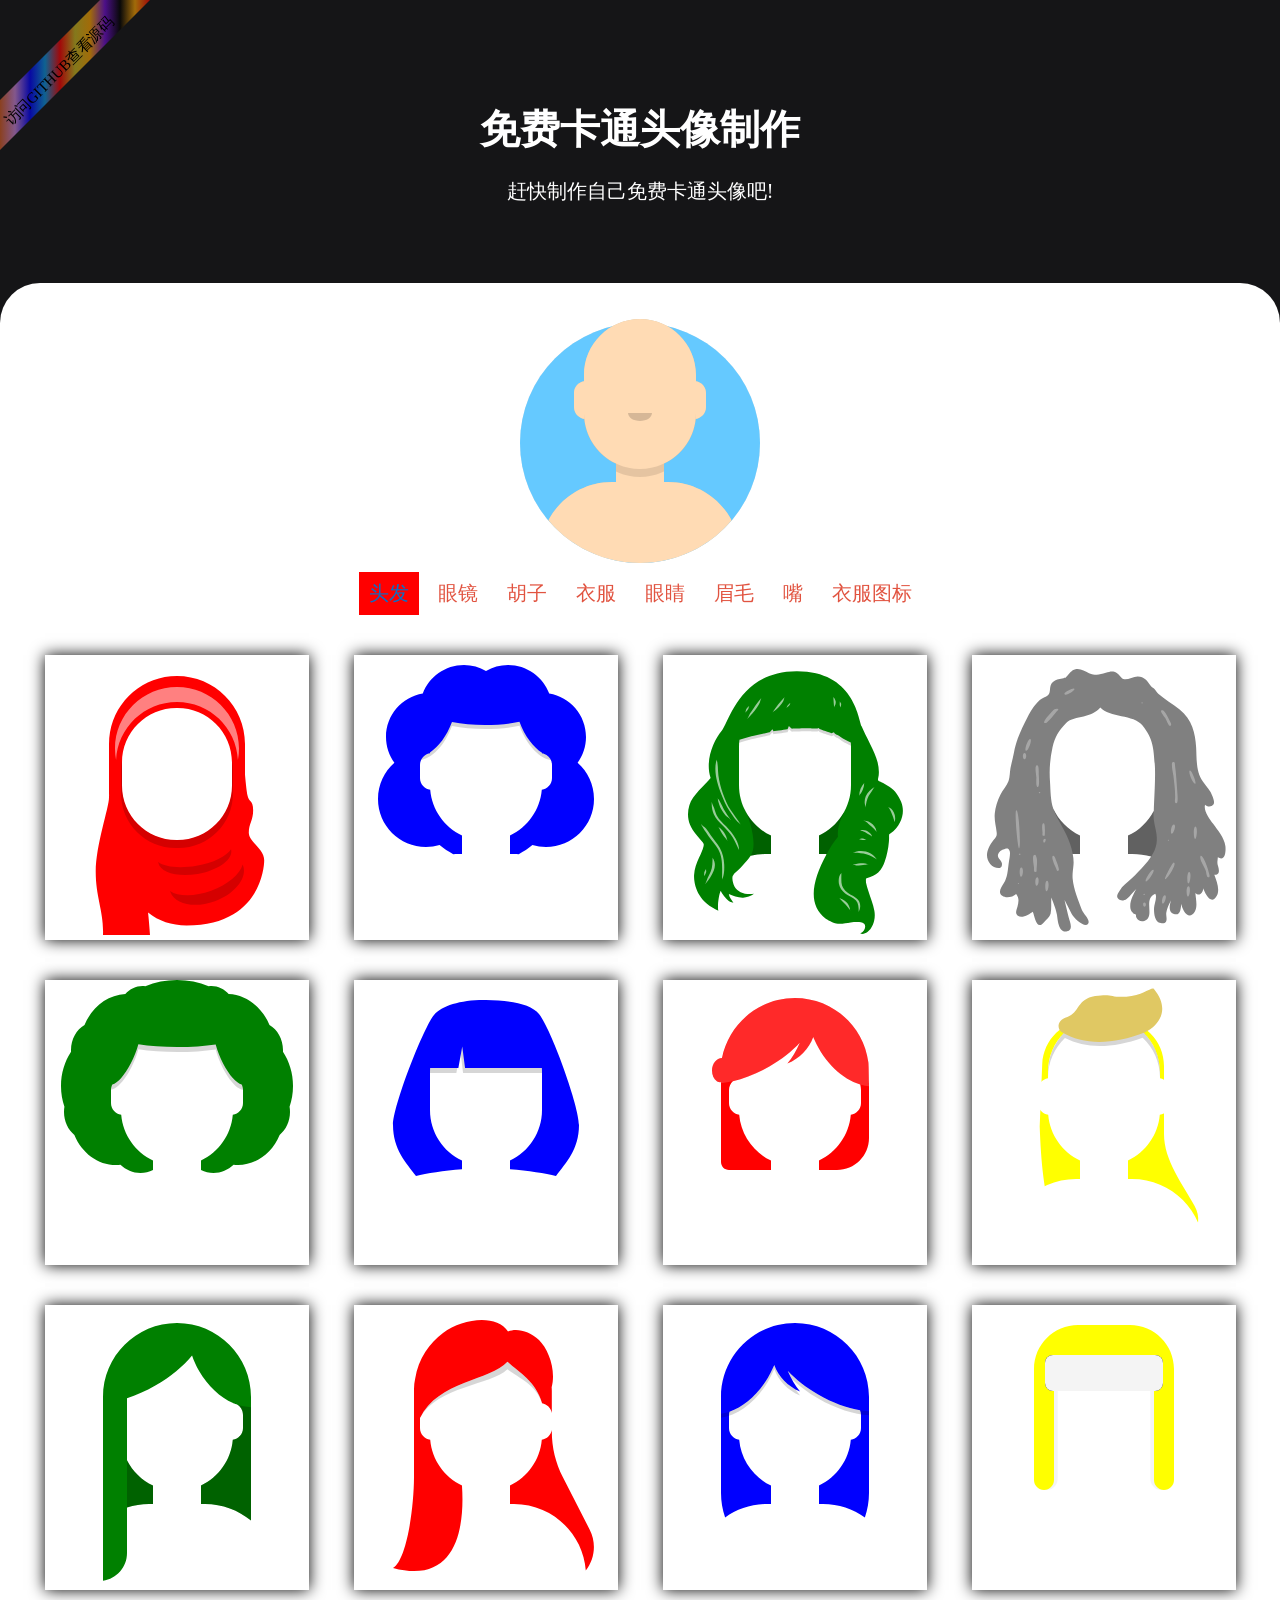
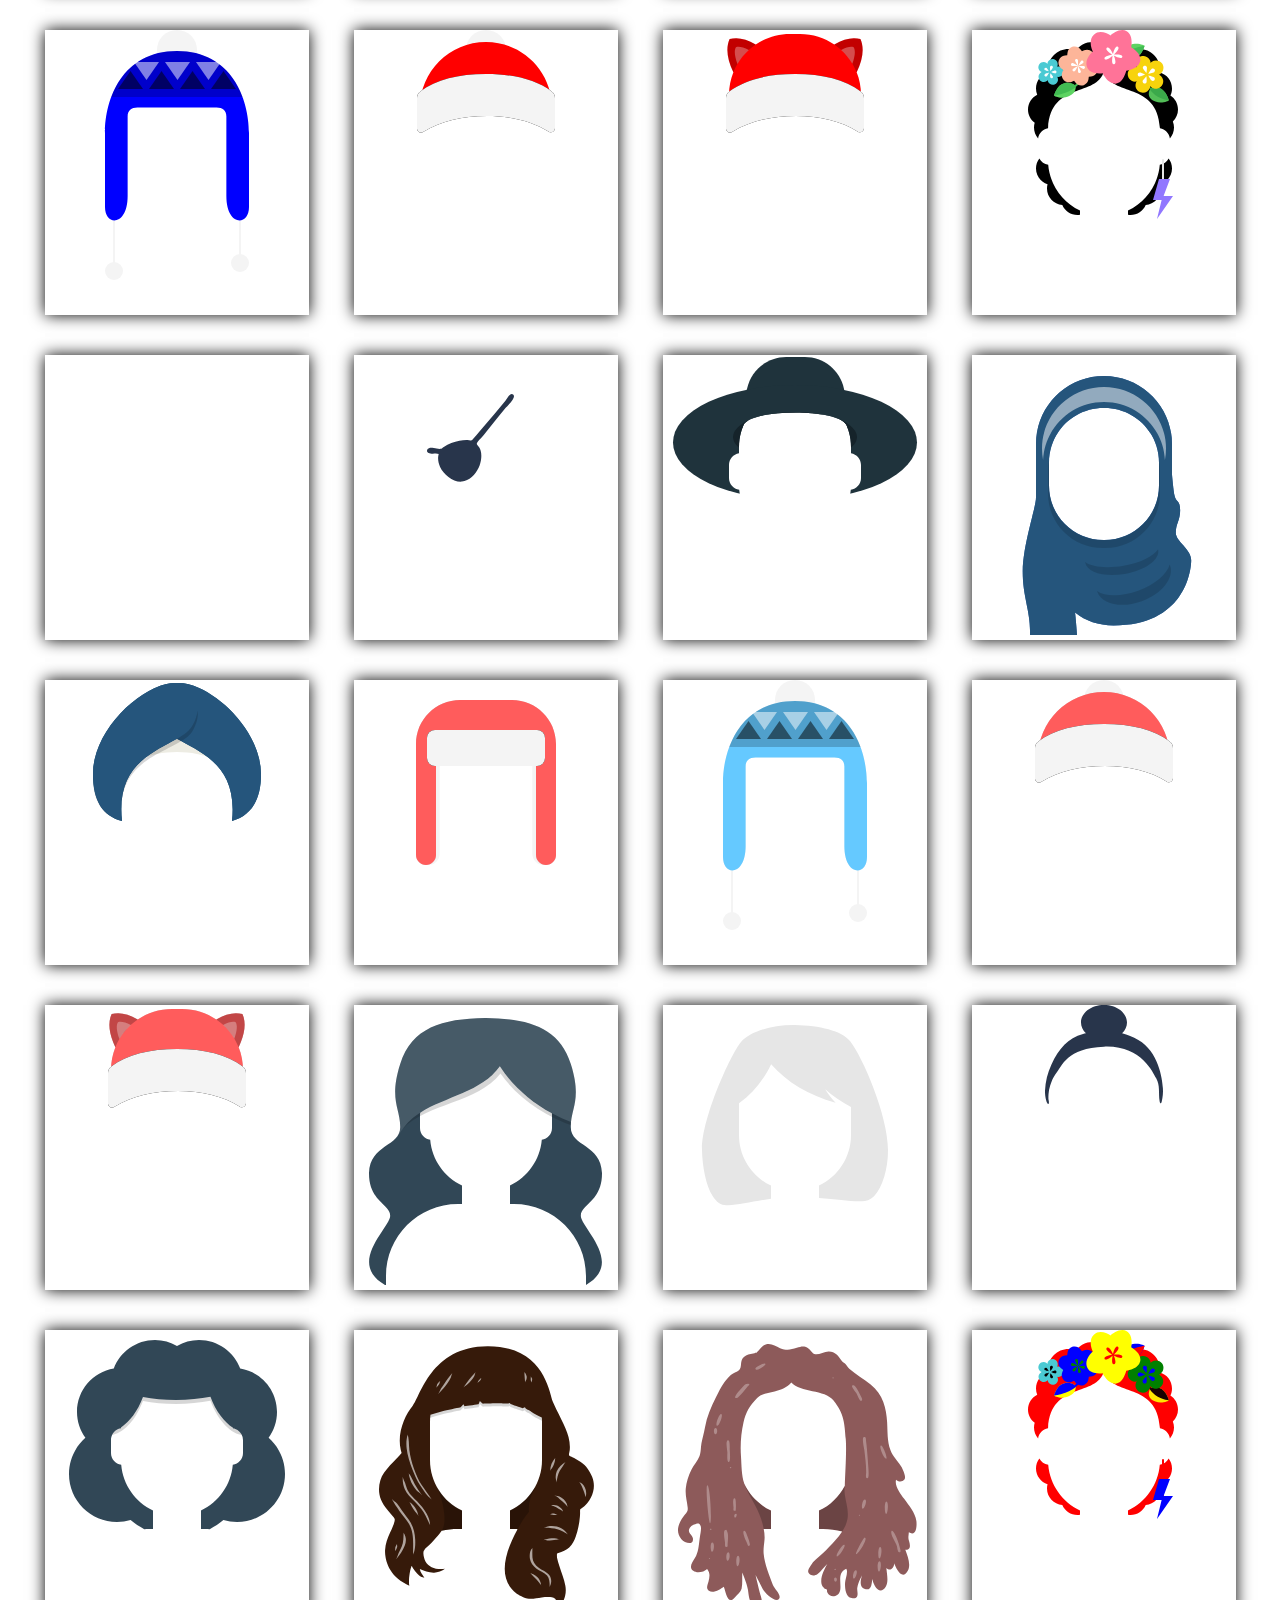
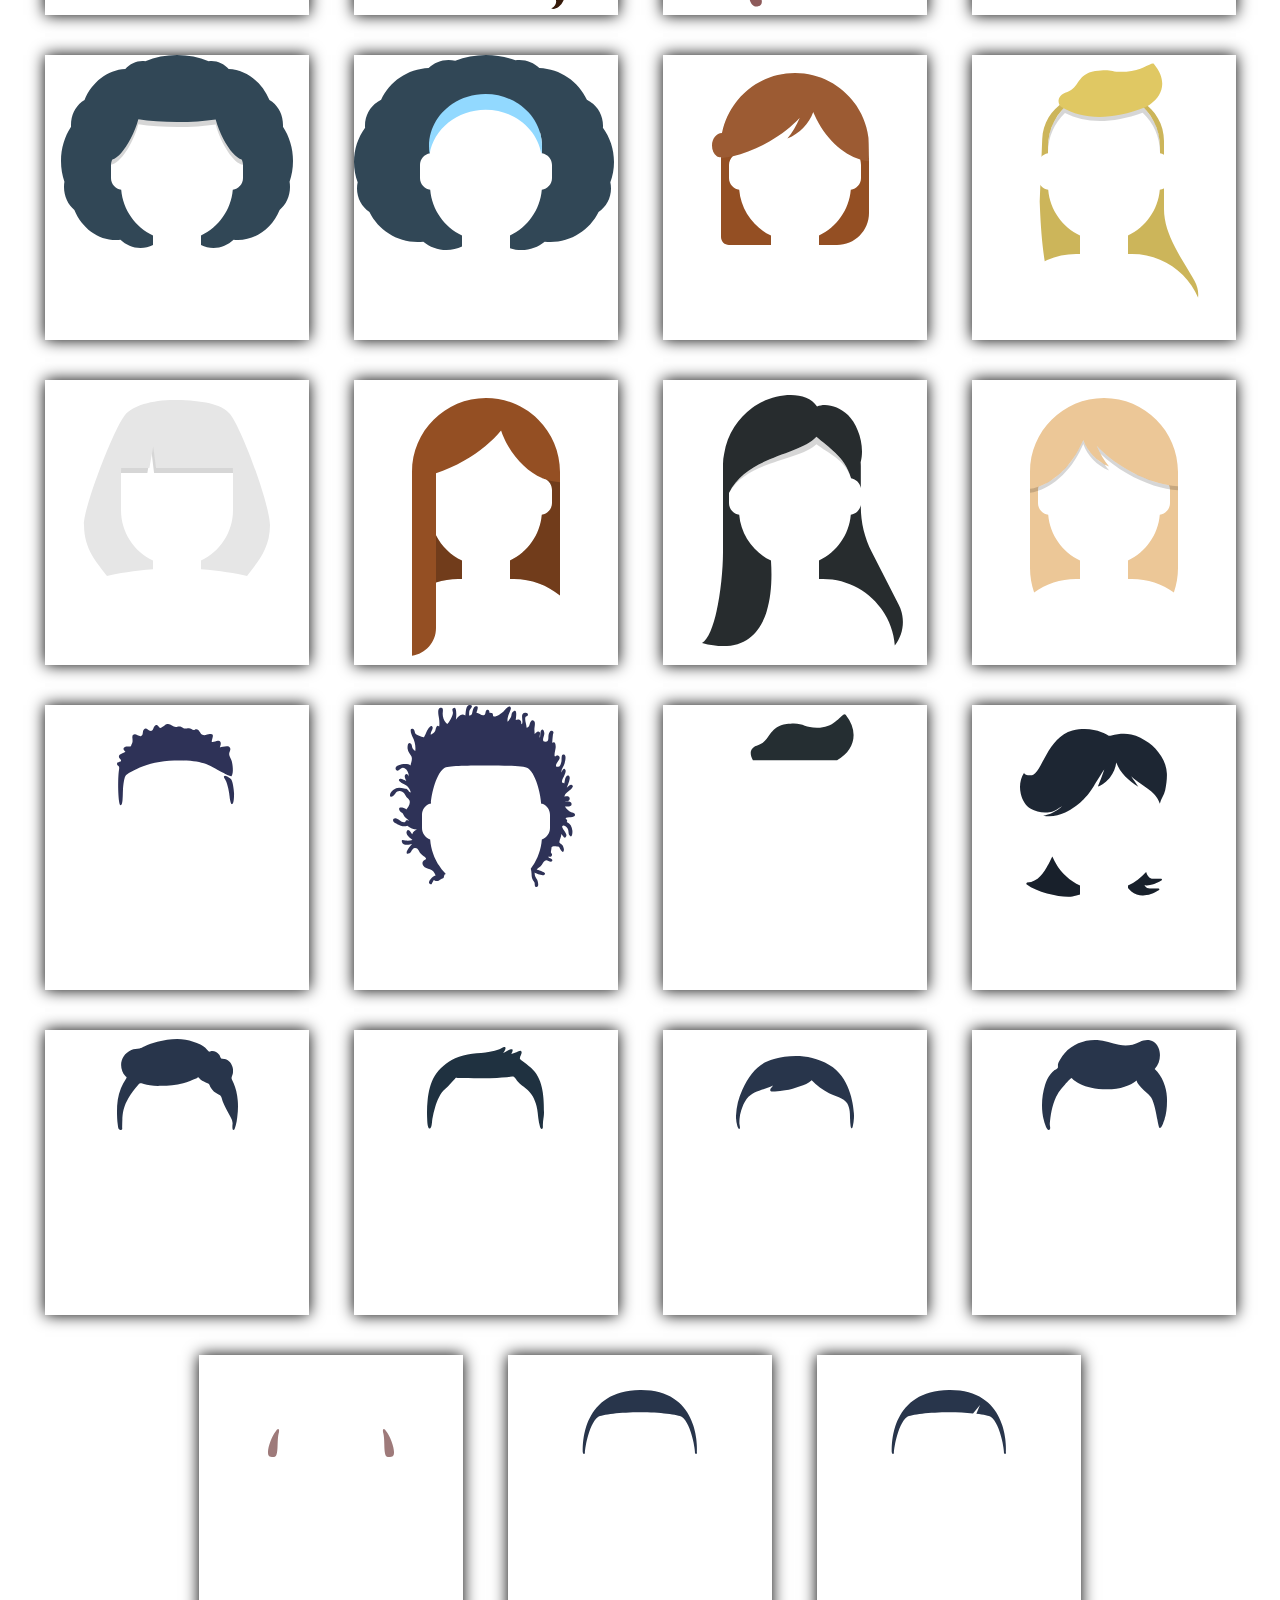
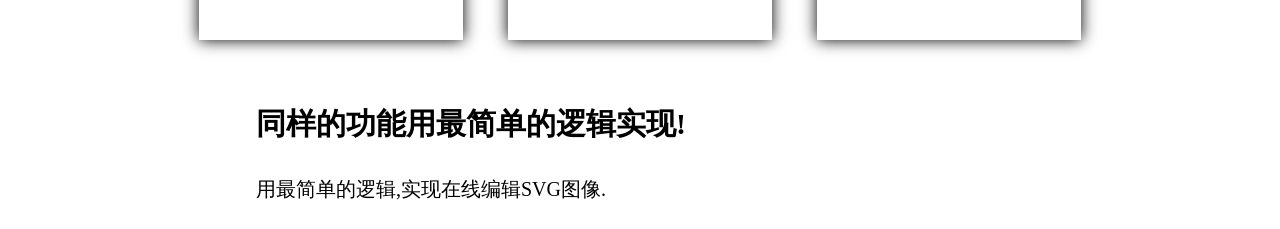
==== commit e4c77c09: "增加一些素材." ====
--- a/online.html
+++ b/online.html
@@ -1426,54 +1426,6 @@
                         <g id="Top" >
                             <defs>
                                 <rect id="LongHairFrida-path2" x="0" y="0" width="264" height="280"></rect>
-                                <filter x="-3.8%" y="-6.7%" width="107.7%" height="126.7%"
-                                        filterUnits="objectBoundingBox" id="filter5">
-                                    <feOffset dx="0" dy="2" in="SourceAlpha" result="shadowOffsetOuter1"></feOffset>
-                                    <feColorMatrix values="0 0 0 0 0   0 0 0 0 0   0 0 0 0 0  0 0 0 0.2 0" type="matrix"
-                                                   in="shadowOffsetOuter1" result="shadowMatrixOuter1"></feColorMatrix>
-                                </filter>
-                                <filter x="-6.7%" y="-3.4%" width="113.3%" height="113.8%"
-                                        filterUnits="objectBoundingBox" id="filter6">
-                                    <feOffset dx="0" dy="2" in="SourceAlpha" result="shadowOffsetOuter1"></feOffset>
-                                    <feColorMatrix values="0 0 0 0 0   0 0 0 0 0   0 0 0 0 0  0 0 0 0.2 0" type="matrix"
-                                                   in="shadowOffsetOuter1" result="shadowMatrixOuter1"></feColorMatrix>
-
-                                </filter>
-                                <filter x="-6.7%" y="-3.4%" width="113.3%" height="113.8%"
-                                        filterUnits="objectBoundingBox" id="filter7">
-                                    <feOffset dx="0" dy="2" in="SourceAlpha" result="shadowOffsetOuter1"></feOffset>
-                                    <feColorMatrix values="0 0 0 0 0   0 0 0 0 0   0 0 0 0 0  0 0 0 0.2 0" type="matrix"
-                                                   in="shadowOffsetOuter1" result="shadowMatrixOuter1"></feColorMatrix>
-
-                                </filter>
-                                <filter x="-3.8%" y="-3.8%" width="107.7%" height="115.4%"
-                                        filterUnits="objectBoundingBox" id="filter1">
-                                    <feOffset dx="0" dy="2" in="SourceAlpha" result="shadowOffsetOuter1"></feOffset>
-                                    <feColorMatrix values="0 0 0 0 0   0 0 0 0 0   0 0 0 0 0  0 0 0 0.2 0" type="matrix"
-                                                   in="shadowOffsetOuter1" result="shadowMatrixOuter1"></feColorMatrix>
-
-                                </filter>
-                                <filter x="-2.5%" y="-2.5%" width="105.0%" height="110.0%"
-                                        filterUnits="objectBoundingBox" id="filter2">
-                                    <feOffset dx="0" dy="2" in="SourceAlpha" result="shadowOffsetOuter1"></feOffset>
-                                    <feColorMatrix values="0 0 0 0 0   0 0 0 0 0   0 0 0 0 0  0 0 0 0.2 0" type="matrix"
-                                                   in="shadowOffsetOuter1" result="shadowMatrixOuter1"></feColorMatrix>
-
-                                </filter>
-                                <filter x="-2.7%" y="-2.7%" width="105.4%" height="110.8%"
-                                        filterUnits="objectBoundingBox" id="filter3">
-                                    <feOffset dx="0" dy="2" in="SourceAlpha" result="shadowOffsetOuter1"></feOffset>
-                                    <feColorMatrix values="0 0 0 0 0   0 0 0 0 0   0 0 0 0 0  0 0 0 0.2 0" type="matrix"
-                                                   in="shadowOffsetOuter1" result="shadowMatrixOuter1"></feColorMatrix>
-
-                                </filter>
-                                <filter x="-1.8%" y="-1.9%" width="103.6%" height="107.4%"
-                                        filterUnits="objectBoundingBox" id="filter4">
-                                    <feOffset dx="0" dy="2" in="SourceAlpha" result="shadowOffsetOuter1"></feOffset>
-                                    <feColorMatrix values="0 0 0 0 0   0 0 0 0 0   0 0 0 0 0  0 0 0 0.2 0" type="matrix"
-                                                   in="shadowOffsetOuter1" result="shadowMatrixOuter1"></feColorMatrix>
-
-                                </filter>
                                 <path d="M65.1802189,77.7372986 C67.3631845,76.1045334 80.4065113,75.4786511 82.757829,74.0894494 C83.4916461,73.6553857 84.0610723,73.215719 84.4997781,72.7800074 C84.938814,73.215719 85.5085703,73.6553857 86.2423874,74.0894494 C88.593375,75.4786511 101.636702,76.1045334 103.819667,77.7372986 C106.030032,79.3908276 107.643571,83.1846831 107.466966,86.15095 C107.255041,89.7101408 103.361486,98.2028927 93.6723269,99.1811016 C91.5576925,96.8281927 88.2368647,95.3104528 84.4997781,95.3104528 C80.7633517,95.3104528 77.4421938,96.8281927 75.3275594,99.1811016 C65.6387308,98.2028927 61.7451757,89.7101408 61.5332501,86.15095 C61.3566455,83.1846831 62.9701849,79.3908276 65.1802189,77.7372986 M103.141638,94.9063813 C103.142958,94.9057221 103.144609,94.905063 103.145929,94.9047334 C103.144278,94.905063 103.142958,94.9057221 103.141638,94.9063813 M65.8453747,94.9014375 C65.8493359,94.9030855 65.8565982,94.9057221 65.8618798,94.9076997 C65.8565982,94.9057221 65.8509864,94.9034151 65.8453747,94.9014375 M144.86259,55.9853335 C144.47439,50.0303878 143.277769,44.1519058 142.233986,38.2862777 C141.952739,36.7072349 140.423706,26 139.734783,26 C139.502391,35.1094058 138.701893,44.0803858 137.669664,53.1393651 C137.361018,55.8475668 137.037848,58.5564277 136.825262,61.2741874 C136.653609,63.4695546 136.959614,66.1220564 136.427819,68.2455739 C135.749129,70.9524573 132.348087,73.4783984 129.702978,74.410795 C123.102915,76.7373371 117.597802,67.1077689 111.960977,64.2911336 C104.643272,60.6347152 92.0637391,59.7639895 84.5816434,64.5297918 C76.9361472,59.7639895 64.356614,60.6347152 57.0389092,64.2911336 C51.4024147,67.1077689 45.8969708,76.7373371 39.2972383,74.410795 C36.6521296,73.4783984 33.2504268,70.9524573 32.572397,68.2455739 C32.0402723,66.1220564 32.346277,63.4695546 32.174954,61.2741874 C31.9623682,58.5564277 31.6388681,55.8475668 31.3302226,53.1393651 C30.2983232,44.0803858 29.4974953,35.1094058 29.2654335,26 C28.5761802,26 27.0468169,36.7072349 26.7658999,38.2862777 C25.7221169,44.1519058 24.5258266,50.0303878 24.1376265,55.9853335 C23.738533,62.1047422 24.2148704,68.1674622 25.4695887,74.1632765 C26.0687242,77.0277016 26.7685407,79.8756475 27.518863,82.7041478 C28.352701,85.8467429 27.198994,91.9661516 27.5723395,95.1921317 C28.2787581,101.29572 31.1542781,113.199679 34.3833375,118.45096 C35.9440605,120.989096 37.7734867,122.573742 39.816489,124.619148 C41.7825775,126.58809 42.6038717,129.640049 44.7260985,131.73687 C48.6820428,135.645092 54.4456266,137.971304 60.3656788,138.543134 C65.6773527,143.050212 74.505605,146 84.4997781,146 C94.4946114,146 103.322534,143.050212 108.634538,138.543134 C114.55393,137.971304 120.317843,135.645092 124.274118,131.73687 C126.396015,129.640049 127.217309,126.58809 129.183727,124.619148 C131.2264,122.573742 133.055826,120.989096 134.616879,118.45096 C137.845608,113.199679 140.721458,101.29572 141.427547,95.1921317 C141.800892,91.9661516 140.647185,85.8467429 141.481353,82.7041478 C142.231676,79.8756475 142.931162,77.0277016 143.530628,74.1632765 C144.784686,68.1674622 145.261353,62.1047422 144.86259,55.9853335 Z"
                                       id="LongHairFrida-path1"></path>
                             </defs>
@@ -1490,7 +1442,7 @@
                                     </g>
                                     <g id="Ornamentos"
                                        transform="translate(67.000000, 0.000000)">
-                                        <g id="hoja" filter="url(&quot;#filter5&quot;)" opacity="0.899999976"
+                                        <g id="hoja"   opacity="0.899999976"
                                            transform="translate(120.000000, 64.500000) scale(1, -1) rotate(-20.000000) translate(-120.000000, -64.500000) translate(107.000000, 57.000000)"
                                            >
                                             <path d="M3.61111111,10 C3.61111111,10 1.95,0 13,0 C20.2222222,0 25.2777778,5.71428571 25.2777778,5.71428571 C25.2777778,5.71428571 19.8611111,14.2857143 11.5555556,14.2857143 C5.05555556,14.2857143 3.61111111,10 3.61111111,10 Z"
@@ -1498,42 +1450,42 @@
                                             <path d="M25.2777778,5.71428571 C25.2777778,5.71428571 19.8611111,14.2857143 11.5555556,14.2857143 C7.22222222,14.2857143 5.12777778,12.3571429 4.18888889,11.0714286 C2.09444444,12.8571429 1.37222222,14.5 1.37222222,14.5714286 C1.3,14.8571429 1.01111111,15 0.722222222,15 C0.65,15 0.505555556,15 0.433333333,14.9285714 C0.0722222222,14.7857143 -0.0722222222,14.3571429 0.0722222222,14 C0.144444444,13.7857143 1.95,9.85714286 7.43888889,7.28571429 C15.3833333,3.14285714 25.2777778,5.71428571 25.2777778,5.71428571 Z"
                                                   id="leaf" fill="#42BC53"></path>
                                         </g>
-                                        <g id="hoja" filter="url(&quot;#filter6&quot;)"
+                                        <g id="hoja"
                                            transform="translate(93.307368, 21.745191) scale(-1, -1) rotate(-120.000000) translate(-93.307368, -21.745191) translate(85.807368, 7.245191)">
                                             <path d="M15,12 C15,5.9 9,0 9,0 C9,0 1.7,4.3 1,13 C0.3,21.7 6.8,23.7 6.8,23.7 C6.8,23.7 15,20.8 15,12 Z"
                                                   id="leaf" fill="#5DD362"></path>
                                             <path d="M8,29 C8.1,29 8.2,29 8.3,28.9 C8.8,28.7 9.1,28.1 8.9,27.6 C8.4,26.1 8,24.7 7.8,23.2 C10,22.2 15,18.9 15,12 C15,5.9 9,0 9,0 C9,0 8.6,1.1 8,3 C8,3 8,3 8,3 C7.8,3.5 2.8,16.6 7.1,28.3 C7.2,28.7 7.6,29 8,29 Z"
                                                   id="leaf" fill="#42BC53"></path>
                                         </g>
-                                        <g id="hoja" filter="url(&quot;#filter7&quot;)"
+                                        <g id="hoja"
                                            transform="translate(29.307368, 59.745191) rotate(-120.000000) translate(-29.307368, -59.745191) translate(21.807368, 45.245191)">
                                             <path d="M15,12 C15,5.9 9,0 9,0 C9,0 1.7,4.3 1,13 C0.3,21.7 6.8,23.7 6.8,23.7 C6.8,23.7 15,20.8 15,12 Z"
                                                   id="leaf" fill="#5DD362"></path>
                                             <path d="M8,29 C8.1,29 8.2,29 8.3,28.9 C8.8,28.7 9.1,28.1 8.9,27.6 C8.4,26.1 8,24.7 7.8,23.2 C10,22.2 15,18.9 15,12 C15,5.9 9,0 9,0 C9,0 8.6,1.1 8,3 C8,3 8,3 8,3 C7.8,3.5 2.8,16.6 7.1,28.3 C7.2,28.7 7.6,29 8,29 Z"
                                                   id="leaf" fill="#42BC53"></path>
                                         </g>
-                                        <g id="Flor" filter="url(&quot;#filter1&quot;)"
+                                        <g id="Flor"
                                            transform="translate(13.000000, 42.000000) scale(-1, 1) translate(-13.000000, -42.000000) translate(0.000000, 29.000000)">
                                             <path d="M24.4244753,20.9561089 C25.2601813,19.8468762 25.6139026,18.4784184 25.4208747,17.1027473 C25.2278468,15.7270762 24.5099609,14.5094298 23.401533,13.6738657 C23.1024018,13.448127 22.7077101,13.2632031 22.2596302,13.1057873 C22.7130645,12.9646232 23.1137179,12.7934099 23.4204085,12.5786628 C25.7688628,10.9342574 26.3421384,7.68540233 24.6974016,5.33647474 C23.0526648,2.98754715 19.8036678,2.41507618 17.4552135,4.05948158 C17.148523,4.2742286 16.8506035,4.59216121 16.5623958,4.97030055 C16.5681989,4.4950724 16.5289465,4.06126726 16.4191304,3.70296871 C16.0132035,2.3748027 15.1137169,1.2836091 13.8873598,0.632188307 C12.6611446,-0.0200371698 11.2540931,-0.154883395 9.92559572,0.250570203 C7.18364131,1.0892266 5.6350141,4.00181908 6.47286581,6.7436316 C6.58216096,7.10017888 6.78669399,7.47891226 7.05541252,7.86771872 C6.6074755,7.71655089 6.18638481,7.62487741 5.81372806,7.61849197 C2.94678437,7.56848119 0.573854142,9.85989025 0.523370073,12.7271653 C0.504358584,13.8654889 0.853022045,14.9255192 1.46080913,15.7935291 C2.38423063,17.1113044 3.90375474,17.9869973 5.63218533,18.0167186 C6.00484208,18.0231041 6.42832327,17.945939 6.88109576,17.8108811 C6.59932552,18.1901555 6.38197496,18.5617056 6.2605192,18.9140724 C5.69762142,20.5489044 5.99965968,22.2756795 6.92293929,23.5942594 C7.53072638,24.4622693 8.40824188,25.1534041 9.48422896,25.5235908 C12.1953795,26.4571485 15.1603315,25.0102268 16.0934159,22.2994077 C16.2148717,21.947041 16.272275,21.5203224 16.2839005,21.0473654 C16.5573519,21.4328579 16.8436218,21.7550638 17.1409542,21.9792407 C18.2505182,22.81542 19.6186447,23.168668 20.9943157,22.9756401 C22.3707915,22.7827541 23.5887693,22.0653415 24.4244753,20.9561089 Z"
                                                   fill="#4ACAD3" ></path>
                                             <path d="M11.178297,8.63990176 C10.9452631,7.87696713 11.3743225,7.06939957 12.1372572,6.83636565 C12.9001918,6.60333173 13.7077594,7.03239119 13.9407933,7.79532582 C14.1738272,8.55826044 13.7087793,11.9767907 13.7087793,11.9767907 C13.7087793,11.9767907 11.4113309,9.40283638 11.178297,8.63990176 Z M8.9355486,14.4373723 C8.1377895,14.4232361 7.50243635,13.7656743 7.5165726,12.9679152 C7.53070884,12.1701561 8.18827062,11.534803 8.98602972,11.5489392 C9.78378882,11.5630754 12.8914353,13.0618808 12.8914353,13.0618808 C12.8914353,13.0618808 9.73297629,14.4510353 8.9355486,14.4373723 Z M14.9931854,12.4189898 C14.9931854,12.4189898 16.7313261,9.4385895 17.3849366,8.98092648 C18.0385471,8.52326347 18.9389925,8.68203629 19.3966555,9.33564681 C19.8543185,9.98925733 19.6955457,10.8897027 19.0419352,11.3473657 C18.3883247,11.8050287 14.9931854,12.4189898 14.9931854,12.4189898 Z M11.9202121,19.2569641 C11.1657288,18.9973982 10.7651265,18.1754621 11.0246924,17.4209789 C11.2842584,16.6664957 13.670556,14.1745805 13.670556,14.1745805 C13.670556,14.1745805 14.0160946,17.6074345 13.7565287,18.3619178 C13.4966313,19.1159277 12.6746953,19.5165301 11.9202121,19.2569641 Z M17.2395979,17.2963365 C16.6023761,16.8164172 14.9694239,13.7771777 14.9694239,13.7771777 C14.9694239,13.7771777 18.3408473,14.5093818 18.978069,14.9893011 C19.6152908,15.4692204 19.7426018,16.3753059 19.2623511,17.0120544 C18.7824319,17.6492761 17.8763463,17.7765872 17.2395979,17.2963365 Z"
                                                   fill="#FFFFFF"></path>
                                         </g>
-                                        <g id="Flor" filter="url(&quot;#filter2&quot;)"
+                                        <g id="Flor"
                                            transform="translate(20.000000, 16.000000)">
                                             <path d="M30.5258511,33.0981022 L30.7843694,30.7838831 L33.0980227,30.5247992 C35.9451175,30.2051869 38.2084249,28.4080043 39.1519882,25.7142103 C40.2177395,22.6719541 39.217042,19.3553405 36.6052724,17.4325757 L34.7311566,16.052869 L35.6634061,13.9191036 C36.8915092,11.1127382 36.3082875,8.02353005 34.142278,5.85752056 C31.9762685,3.69151107 28.8870604,3.10828939 26.0801294,4.33582677 L23.9469296,5.26864203 L22.5666572,3.39396053 C20.6438924,0.78558504 17.3267131,-0.217940904 14.2844569,0.847810436 C11.5917943,1.79137373 9.79348029,4.05468111 9.4749994,6.90177585 L9.21591547,9.21542924 L6.90226208,9.47451317 C4.05460165,9.79355975 1.79129427,11.5918737 0.847730981,14.2845363 C-0.0896097682,16.9607941 0.549614762,19.8457897 2.51650298,21.812678 L2.51706867,21.8132437 C2.78576925,22.0819442 3.08049135,22.3348056 3.39388108,22.5656053 L5.26856258,23.9458777 L4.33518163,26.0796431 C3.10877562,28.8865742 3.6919973,31.9757823 5.85800679,34.1417918 C8.02401628,36.3078013 11.1132244,36.891023 13.9201555,35.664617 L16.0539209,34.731236 L17.4341933,36.6059175 C19.3513012,39.2165558 22.6741374,40.217819 25.7169593,39.1526333 C28.4096219,38.2079386 30.2073702,35.9451969 30.5258511,33.0981022 Z"
                                                   fill="#FDB599" ></path>
                                             <path d="M22.8816016,25.1907295 C23.087511,25.9589303 22.6315686,26.7486271 21.8633678,26.9545366 C21.095167,27.1604461 20.3049044,26.703938 20.0995606,25.9363028 C19.8942168,25.1686677 20,20 20,20 C20,20 17.50759,24.5288775 16.9452987,25.0911688 C16.3835731,25.6528945 15.4711225,25.6534601 14.9088312,25.0911688 C14.3465399,24.5288775 14.3471055,23.6164269 14.9088312,23.0547013 C15.4711225,22.49241 20,20 20,20 C20,20 14.831898,20.1063489 14.0636972,19.9004394 C13.2954963,19.6945299 12.8395539,18.904833 13.0454634,18.1366322 C13.2513729,17.3684314 14.0410697,16.912489 14.8092705,17.1183984 C15.5774713,17.3243079 20,20 20,20 C20,20 17.3243079,15.5774713 17.1183984,14.8092705 C16.912489,14.0410697 17.3684314,13.2513729 18.1366322,13.0454634 C18.904833,12.8395539 19.6945299,13.2954963 19.9004394,14.0636972 C20.1063489,14.831898 20,20 20,20 C20,20 22.49241,15.4711225 23.0547013,14.9088312 C23.6169926,14.3465399 24.5288775,14.3465399 25.0911688,14.9088312 C25.6534601,15.4711225 25.6534601,16.3830074 25.0911688,16.9452987 C24.5288775,17.50759 20,20 20,20 C20,20 25.1686677,19.8942168 25.9363028,20.0995606 C26.703938,20.3049044 27.1604461,21.095167 26.9545366,21.8633678 C26.7486271,22.6315686 25.9589303,23.087511 25.1907295,22.8816016 C24.4225287,22.6756921 20,20 20,20 C20,20 22.6751264,24.421963 22.8816016,25.1907295 Z"
                                                   fill="#FFFFFF"></path>
                                         </g>
-                                        <g id="Flor" filter="url(&quot;#filter3&quot;)"
+                                        <g id="Flor"
                                            transform="translate(89.000000, 26.000000)">
                                             <path d="M34.7579072,29.8221549 C35.9471811,28.2436316 36.4505537,26.2962107 36.1758602,24.338525 C35.9011667,22.3808393 34.8795597,20.6480348 33.3021815,19.4589627 C32.8764948,19.1377192 32.3148182,18.8745582 31.6771661,18.6505434 C32.322438,18.4496561 32.8925986,18.2060063 33.3290428,17.9004048 C36.6710739,15.5602894 37.4868893,10.9369187 35.1463023,7.59421406 C32.8057153,4.25150941 28.1821427,3.43683918 24.8401115,5.77695456 C24.4036673,6.08255608 23.979705,6.53499864 23.5695632,7.07312001 C23.5778216,6.3968338 23.5219623,5.77949571 23.3656856,5.26960932 C22.7880204,3.37952692 21.5079818,1.82667448 19.7627813,0.899652591 C18.0177827,-0.0285144339 16.0154402,-0.220410986 14.1248862,0.356580673 C10.2228742,1.55005325 8.01905852,5.69489638 9.21138596,9.59670651 C9.36692136,10.1041007 9.6579876,10.6430675 10.0403947,11.196369 C9.40294591,10.9812455 8.80370145,10.8507871 8.27338223,10.8417001 C4.19350083,10.7705309 0.816638586,14.0313823 0.744795872,18.1117353 C0.717741062,19.7316573 1.21391599,21.2401619 2.07884376,22.4754068 C3.39294359,24.3507024 5.55534329,25.5968808 8.01503297,25.6391765 C8.54535219,25.6482635 9.14799849,25.5384516 9.79232859,25.3462538 C9.39134786,25.8859905 9.08204129,26.414735 8.9092004,26.9161799 C8.10815356,29.2426717 8.53797723,31.7000054 9.85187515,33.5764461 C10.7168029,34.811691 11.965575,35.7952289 13.4967874,36.322033 C17.3549631,37.6505575 21.5743179,35.5914767 22.9021688,31.7337725 C23.0750097,31.2323275 23.1566991,30.6250741 23.173243,29.95202 C23.5623854,30.5006054 23.9697696,30.9591293 24.3928963,31.2781502 C25.9718913,32.4680977 27.9188405,32.9707967 29.8765262,32.6961032 C31.8353571,32.4216117 33.5686332,31.4006783 34.7579072,29.8221549 Z"
                                                   fill="#F7D30C" ></path>
                                             <path d="M15.9075765,12.2952448 C15.5759513,11.2095302 16.1865359,10.0602994 17.2722506,9.72867419 C18.3579653,9.397049 19.507196,10.0076336 19.8388212,11.0933483 C20.1704464,12.1790629 19.5086475,17.0438945 19.5086475,17.0438945 C19.5086475,17.0438945 16.2392017,13.3809595 15.9075765,12.2952448 Z M12.715973,20.5454914 C11.5807004,20.5253744 10.676544,19.5896134 10.696661,18.4543409 C10.716778,17.3190683 11.652539,16.4149119 12.7878115,16.4350289 C13.9230841,16.4551458 18.3455041,18.5880611 18.3455041,18.5880611 C18.3455041,18.5880611 13.850774,20.5649348 12.715973,20.5454914 Z M21.3364561,17.6731778 C21.3364561,17.6731778 23.8099641,13.4318389 24.7401021,12.7805492 C25.6702401,12.1292596 26.9516432,12.3552055 27.6029329,13.2853435 C28.2542225,14.2154816 28.0282766,15.4968846 27.0981386,16.1481743 C26.1680005,16.799464 21.3364561,17.6731778 21.3364561,17.6731778 Z M16.9633787,27.4041412 C15.889691,27.0347589 15.3196031,25.8650807 15.6889854,24.7913931 C16.0583677,23.7177054 19.4542528,20.1715184 19.4542528,20.1715184 C19.4542528,20.1715184 19.9459808,25.0567338 19.5765985,26.1304214 C19.2067446,27.2034356 18.0370664,27.7735236 16.9633787,27.4041412 Z M24.5332739,24.6140173 C23.6264583,23.9310553 21.3026416,19.6059836 21.3026416,19.6059836 C21.3026416,19.6059836 26.1004365,20.6479665 27.0072521,21.3309285 C27.9140676,22.0138905 28.095241,23.30332 27.4118074,24.209462 C26.7288453,25.1162776 25.4394159,25.297451 24.5332739,24.6140173 Z"
                                                   fill="#FFFFFF"></path>
                                         </g>
-                                        <g id="Flor" filter="url(&quot;#filter4&quot;)"
+                                        <g id="Flor"
                                            transform="translate(48.000000, 0.000000)">
                                             <path d="M54.1379237,31.5464048 C55.9625462,24.5630399 48.1438056,19.13187 45.1845324,17.3616591 C45.6989766,14.4276922 46.8574047,4.80065356 40.7169237,1.24584505 C34.6121663,-2.28828261 26.9236153,3.44959091 24.6013353,5.39402404 C24.4009276,5.26871855 24.1656352,5.12587117 23.8977086,4.97076479 C20.8314374,3.19565841 13.1300975,-0.380512394 7.84990403,4.73636964 C2.20473848,10.2044755 5.53732179,18.7392794 6.80518652,21.4340926 C4.64577053,23.4449497 -1.57937327,30.0260297 0.986877047,37.024011 C1.69277097,38.9530347 2.99822799,40.4795811 4.86875265,41.5624535 C8.89955964,43.8959428 14.4760657,43.5196765 16.591707,43.2691852 C17.5849083,45.1496134 20.4220029,49.9813784 24.4796026,52.3303784 C26.1496784,53.2972082 27.8550402,53.7431811 29.5502657,53.6552686 C36.4552712,53.2971895 39.4664791,43.6601819 40.2201879,40.7426742 C43.0812084,40.3465884 52.3062726,38.5442744 54.1379237,31.5464048 Z"
                                                   fill="#FF7398" ></path>
